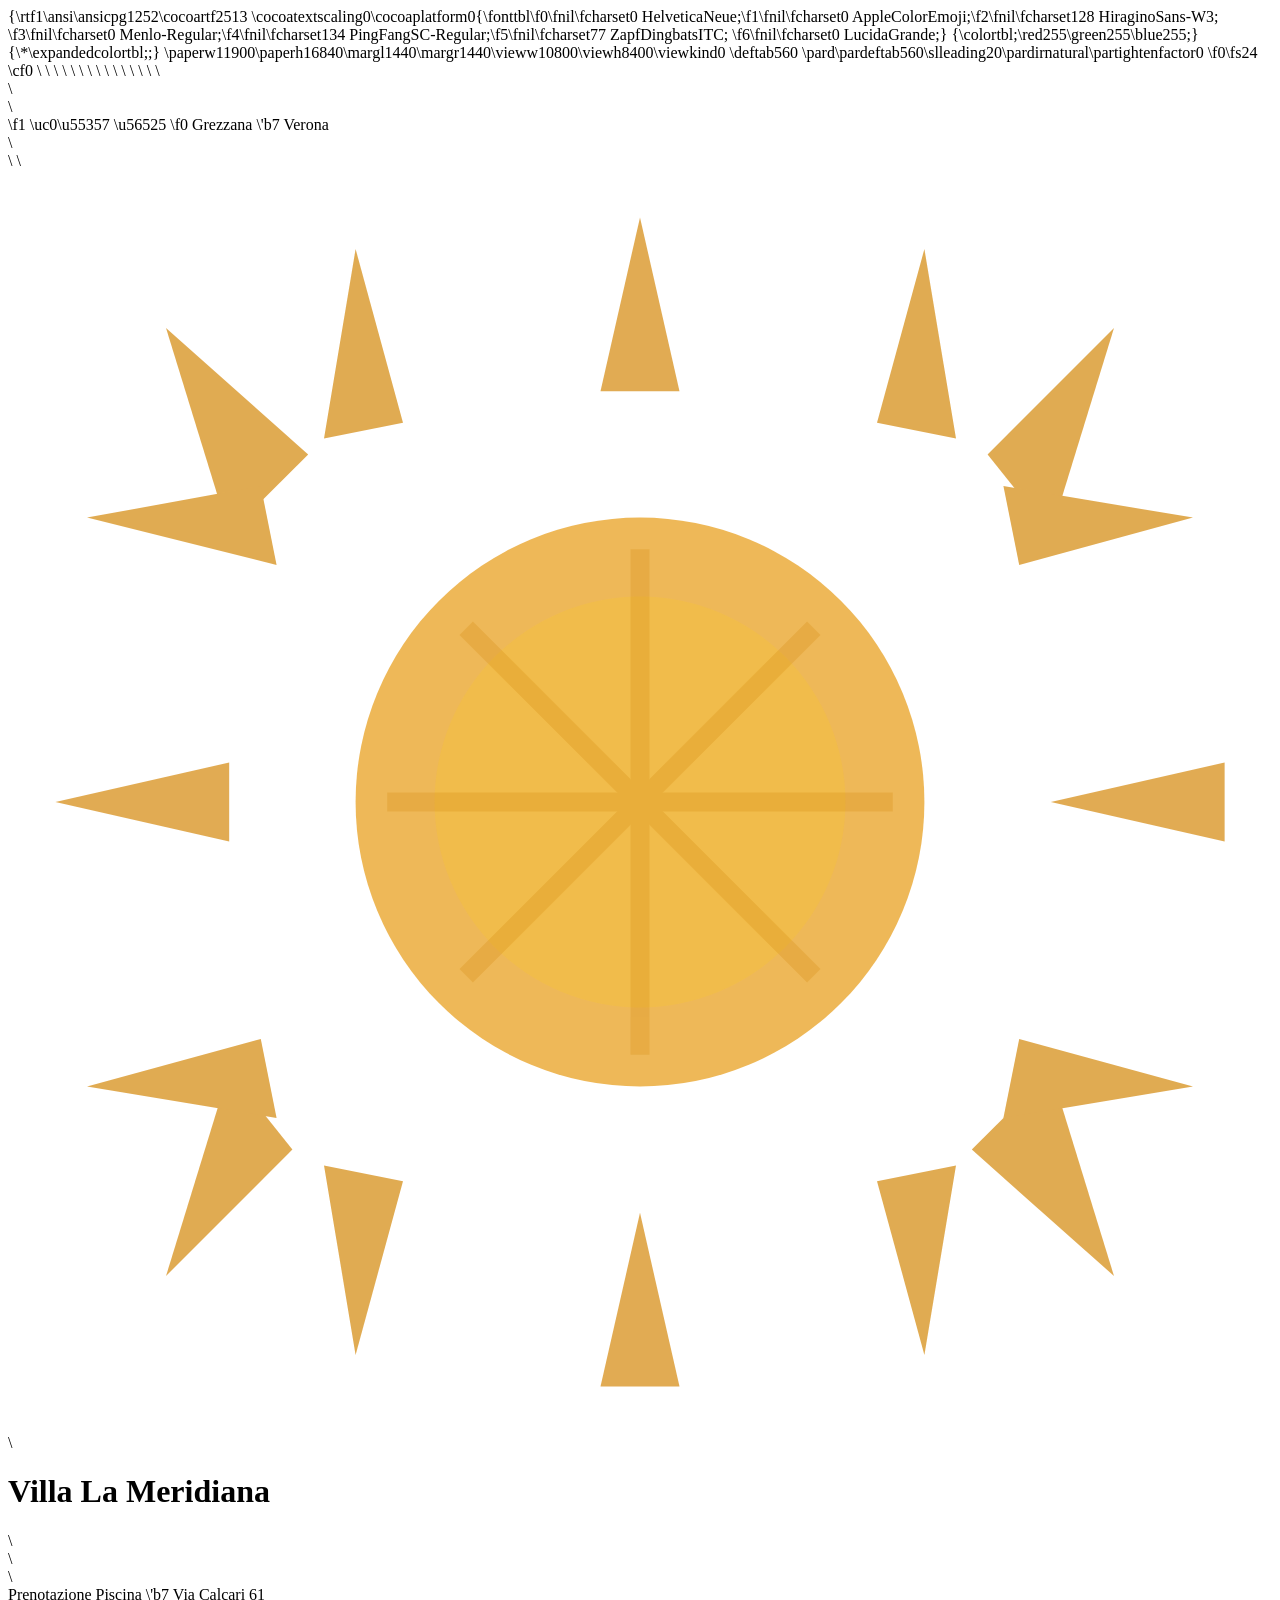
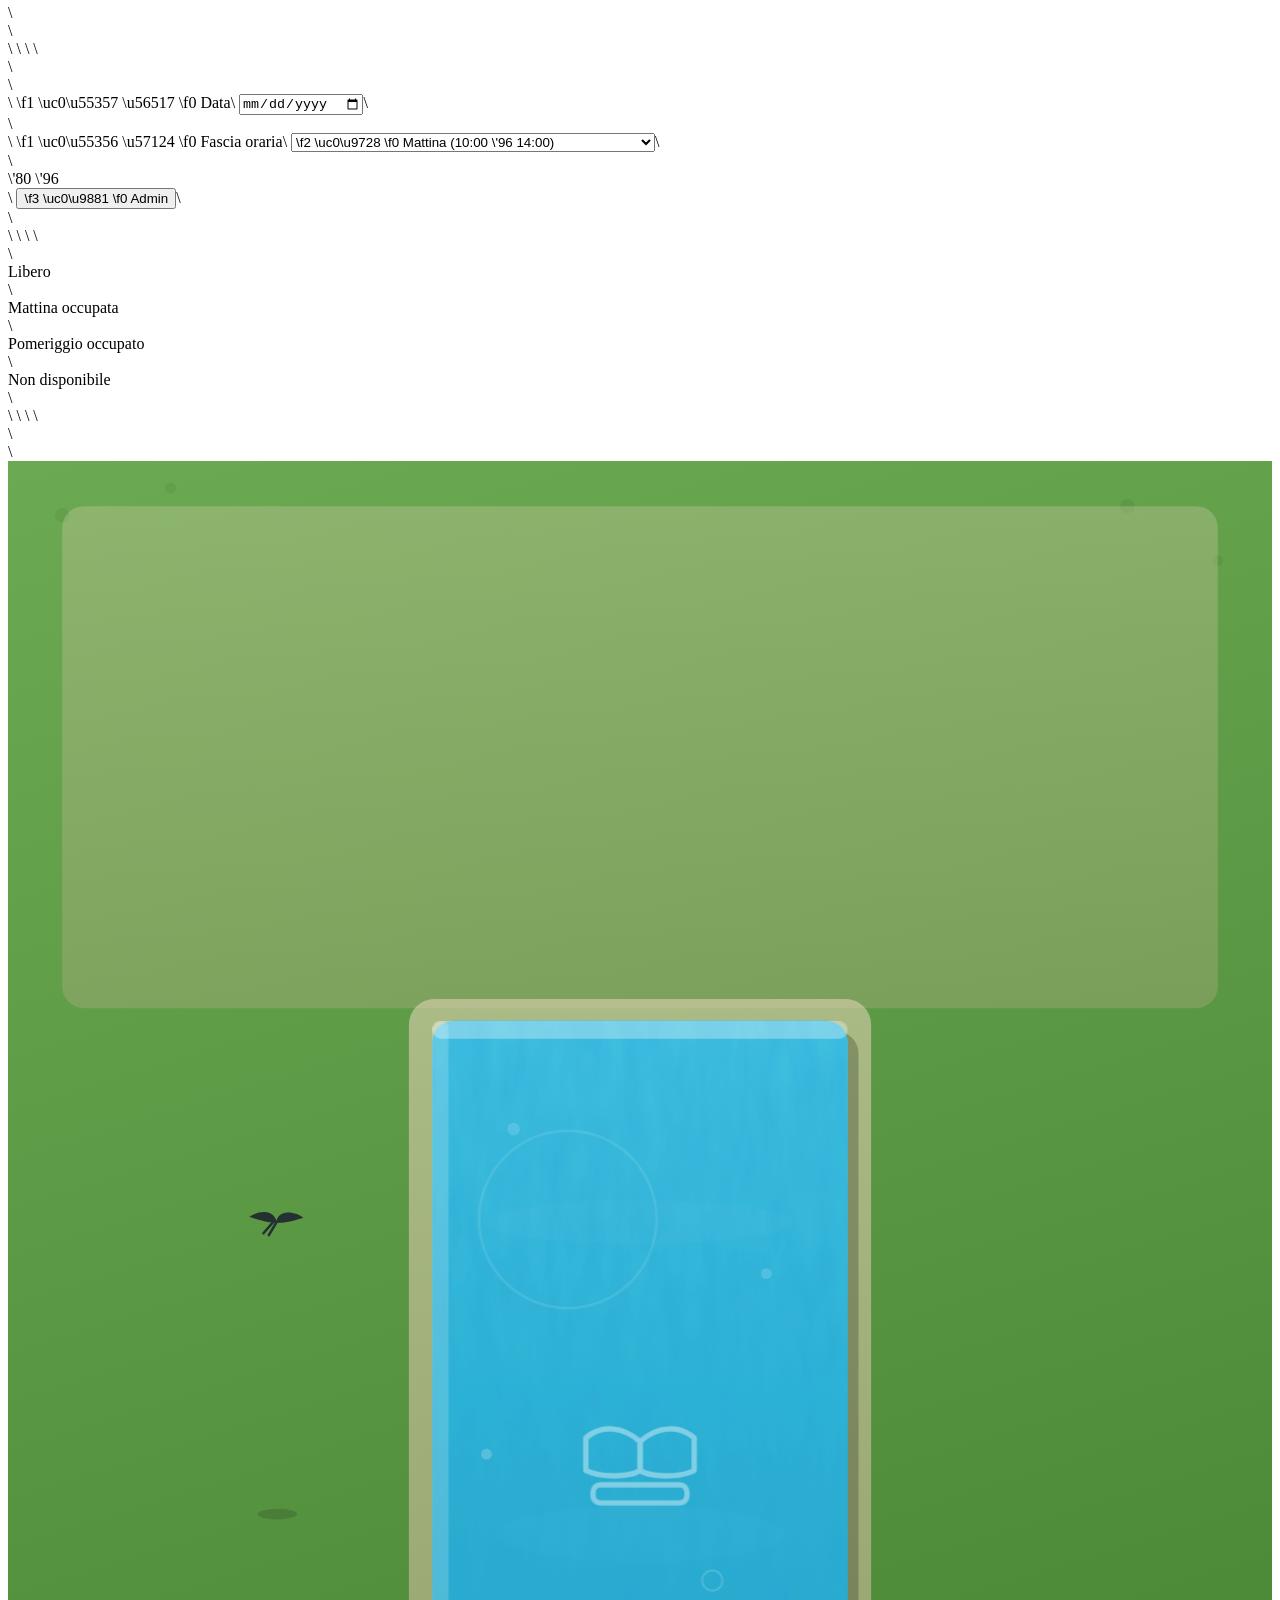
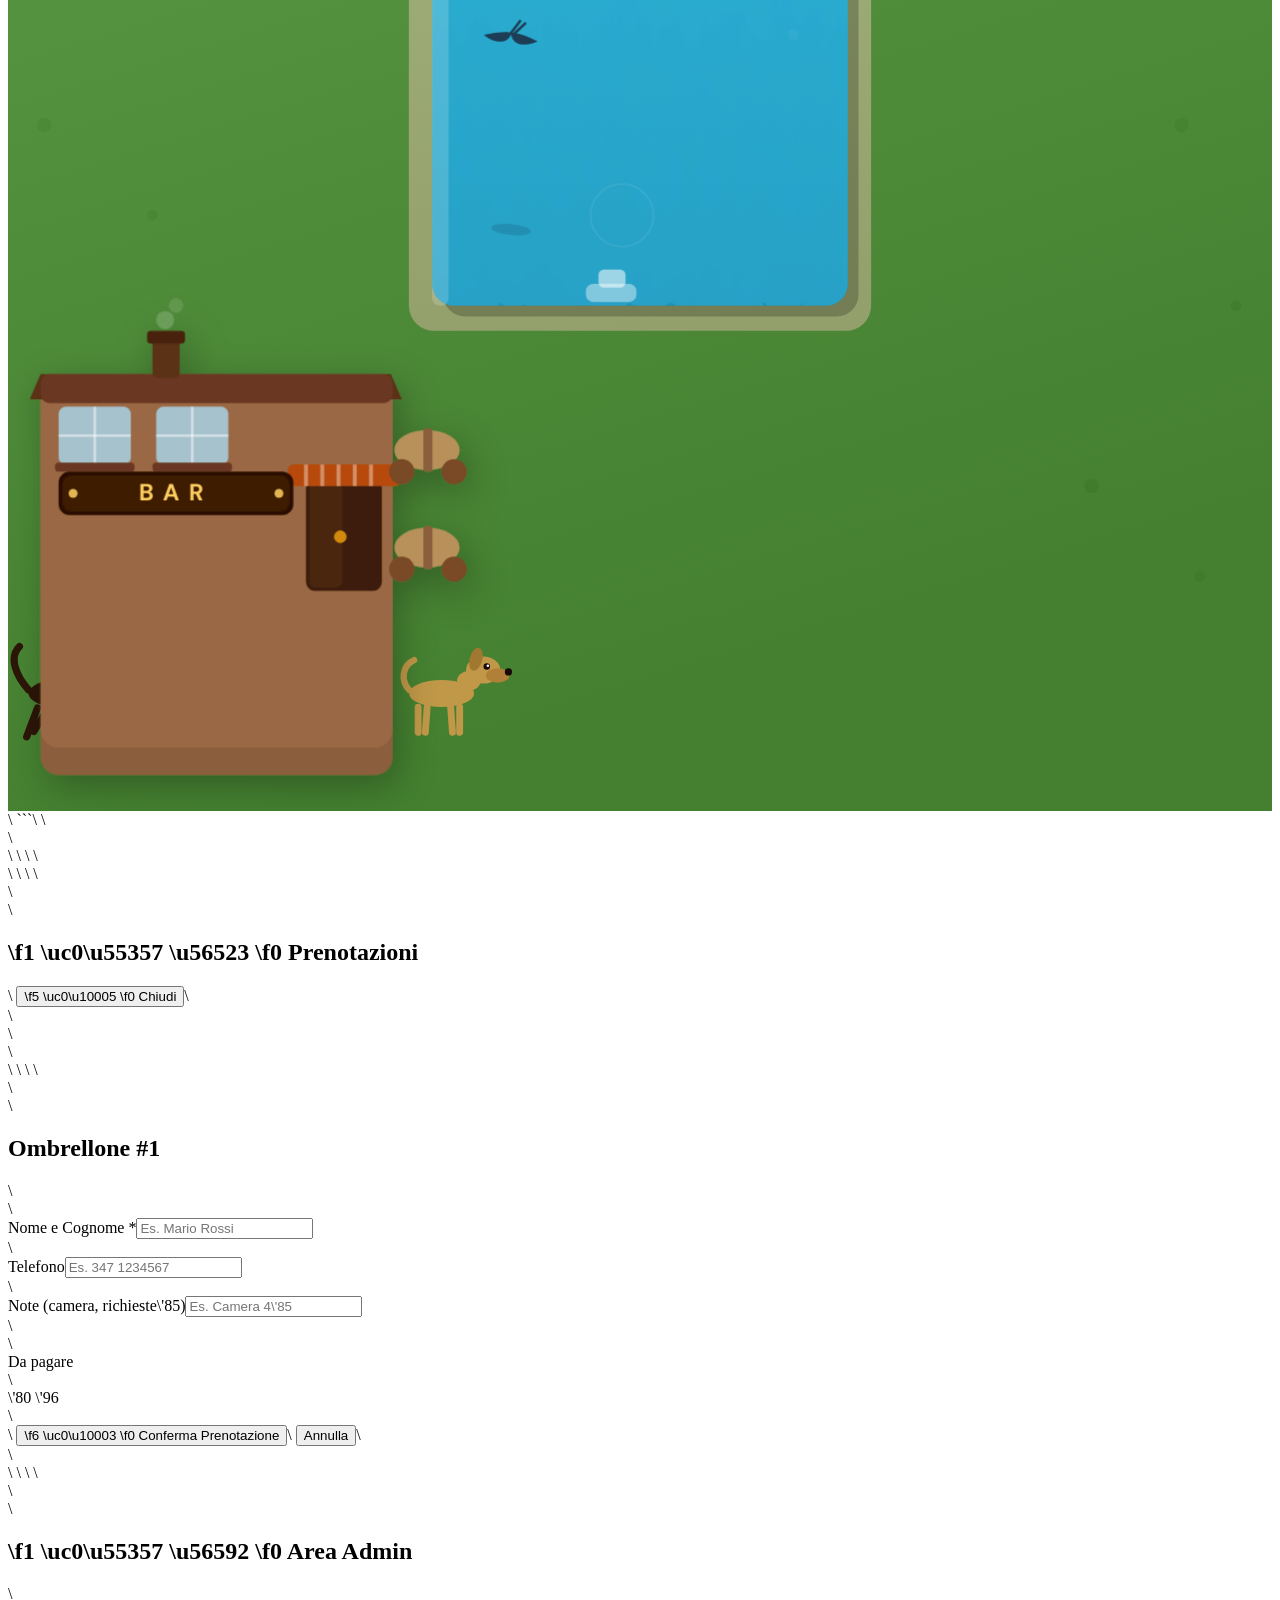
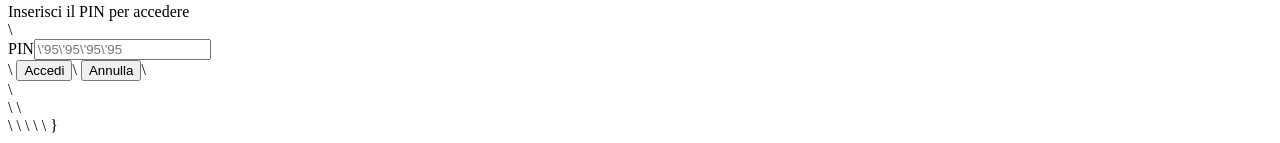
==== index.html @ 1213ed84 "Add files via upload" ====
{\rtf1\ansi\ansicpg1252\cocoartf2513
\cocoatextscaling0\cocoaplatform0{\fonttbl\f0\fnil\fcharset0 HelveticaNeue;\f1\fnil\fcharset0 AppleColorEmoji;\f2\fnil\fcharset128 HiraginoSans-W3;
\f3\fnil\fcharset0 Menlo-Regular;\f4\fnil\fcharset134 PingFangSC-Regular;\f5\fnil\fcharset77 ZapfDingbatsITC;
\f6\fnil\fcharset0 LucidaGrande;}
{\colortbl;\red255\green255\blue255;}
{\*\expandedcolortbl;;}
\paperw11900\paperh16840\margl1440\margr1440\vieww10800\viewh8400\viewkind0
\deftab560
\pard\pardeftab560\slleading20\pardirnatural\partightenfactor0

\f0\fs24 \cf0 <!DOCTYPE html>\
\
<html lang="it">\
<head>\
  <meta charset="UTF-8">\
  <meta name="viewport" content="width=device-width, initial-scale=1.0">\
  <title>Villa La Meridiana \'96 Piscina</title>\
  <link href="https://fonts.googleapis.com/css2?family=Cormorant+Garamond:ital,wght@0,300;0,400;0,600;0,700;1,300;1,400&family=DM+Sans:wght@300;400;500;600&display=swap" rel="stylesheet">\
<style>\
:root \{\
  --t: #B84A0A; --td: #7A2A00; --gold: #D4880A;\
  --gl: #F2C040; --cream: #FDF6EC; --cm: #F0E2CC;\
  --brown: #4A2810; --text: #1E0E04;\
\}\
*,*::before,*::after\{margin:0;padding:0;box-sizing:border-box\}\
body\{font-family:'DM Sans',sans-serif;background:var(--cream);color:var(--text);min-height:100vh;overflow-x:hidden\}\
\
/* \uc0\u9472 \u9472  HEADER \u9472 \u9472  */\
header\{position:relative;background:#FDFAF5;padding:28px 24px 24px;text-align:center;border-bottom:1px solid rgba(184,74,10,.12)\}\
.wm\{display:none\}\
.loc-pill\{display:inline-flex;align-items:center;gap:5px;background:rgba(184,74,10,.07);border:1px solid rgba(184,74,10,.15);border-radius:30px;padding:4px 13px;font-size:.64rem;font-weight:500;color:rgba(122,42,0,.65);letter-spacing:2px;text-transform:uppercase;margin-bottom:12px\}\
.hc\{position:relative;z-index:2;display:flex;flex-direction:column;align-items:center\}\
.logo-inline\{display:flex;align-items:center;gap:14px;margin-bottom:6px\}\
.logo-inline svg\{width:42px;height:42px;opacity:.82\}\
h1\{font-family:\'91Cormorant Garamond\'92,serif;font-size:clamp(1.6rem,5vw,2.8rem);font-weight:600;color:#5C2E0A;letter-spacing:3px;line-height:1\}\
.hdiv\{width:40px;height:1px;background:linear-gradient(90deg,transparent,rgba(184,74,10,.35),transparent);margin:12px auto 10px\}\
.htag\{font-size:.65rem;font-weight:400;color:rgba(92,46,10,.5);letter-spacing:3.5px;text-transform:uppercase\}\
\
/* \uc0\u9472 \u9472  CONTROLS \u9472 \u9472  */\
.cw\{position:sticky;top:0;z-index:300\}\
.cc\{background:rgba(253,246,236,.94);backdrop-filter:blur(20px);-webkit-backdrop-filter:blur(20px);border-radius:0 0 20px 20px;padding:15px 20px;display:flex;flex-wrap:wrap;gap:12px;align-items:flex-end;justify-content:center;box-shadow:0 8px 32px rgba(90,30,0,.16),0 1px 0 rgba(255,255,255,.8) inset;border:1px solid rgba(210,160,90,.2);border-top:none\}\
.cg\{display:flex;flex-direction:column;gap:4px\}\
.cg label\{font-size:.62rem;font-weight:600;letter-spacing:2px;text-transform:uppercase;color:var(\'96t)\}\
.cg input,.cg select\{border:1.5px solid var(\'96cm);border-radius:10px;padding:9px 13px;font-family:\'91DM Sans\'92,sans-serif;font-size:.88rem;color:var(\'96text);background:#fff;outline:none;transition:border-color .2s,box-shadow .2s;min-width:155px;cursor:pointer\}\
.cg input:focus,.cg select:focus\{border-color:var(\'96t);box-shadow:0 0 0 3px rgba(184,74,10,.12)\}\
.pc\{background:linear-gradient(135deg,var(\'96td),var(\'96t));color:#fff;padding:9px 24px;border-radius:30px;font-size:1.15rem;font-weight:600;letter-spacing:1px;box-shadow:0 4px 16px rgba(184,74,10,.4);white-space:nowrap;animation:pp 3s ease-in-out infinite\}\
@keyframes pp\{0%,100%\{box-shadow:0 4px 16px rgba(184,74,10,.4)\}50%\{box-shadow:0 4px 26px rgba(184,74,10,.65)\}\}\
.ba\{background:transparent;border:1.5px solid rgba(184,74,10,.35);color:var(\'96t);padding:9px 18px;border-radius:10px;font-family:\'91DM Sans\'92,sans-serif;font-size:.82rem;font-weight:600;cursor:pointer;transition:all .2s\}\
.ba:hover\{background:var(\'96t);color:#fff;border-color:var(\'96t);transform:translateY(-1px)\}\
\
/* \uc0\u9472 \u9472  LEGENDA \u9472 \u9472  */\
.leg\{display:flex;gap:18px;justify-content:center;flex-wrap:wrap;padding:10px 20px;background:var(\'96cm);font-size:.73rem;font-weight:500;color:var(\'96brown);border-bottom:1px solid rgba(0,0,0,.06)\}\
.li\{display:flex;align-items:center;gap:7px\}\
.ld\{width:12px;height:12px;border-radius:50%;flex-shrink:0\}\
\
/* \uc0\u9472 \u9472  MAPPA \u9472 \u9472  */\
.mw\{padding:20px 16px 28px\}\
.mc\{max-width:1000px;margin:0 auto;border-radius:20px;overflow:hidden;box-shadow:0 22px 64px rgba(60,20,0,.22),0 4px 12px rgba(0,0,0,.1);border:3px solid rgba(255,255,255,.28)\}\
#poolMap\{width:100%;display:block\}\
@keyframes ws\{0%,100%\{opacity:.08;transform:translateX(-10px) skewX(-4deg)\}50%\{opacity:.18;transform:translateX(12px) skewX(4deg)\}\}\
.ws1\{animation:ws 4s ease-in-out infinite\}\
.ws2\{animation:ws 6.5s ease-in-out 1.2s infinite\}\
.ug\{transition:transform .18s cubic-bezier(.2,.8,.3,1);transform-box:fill-box;transform-origin:center 80%\}\
.ug:hover\{transform:scale(1.2)\}\
\
/* \uc0\u9472 \u9472  TOOLTIP \u9472 \u9472  */\
.tt\{position:fixed;background:rgba(50,12,0,.92);color:#fff;padding:7px 13px;border-radius:10px;font-size:.76rem;font-family:\'91DM Sans\'92,sans-serif;pointer-events:none;opacity:0;transition:opacity .16s;z-index:500;white-space:nowrap;box-shadow:0 4px 14px rgba(0,0,0,.3)\}\
.tt.show\{opacity:1\}\
\
/* \uc0\u9472 \u9472  ADMIN \u9472 \u9472  */\
.as\{display:none;max-width:900px;margin:0 auto;padding:0 16px 48px\}\
.as.open\{display:block\}\
.at\{display:flex;justify-content:space-between;align-items:center;padding:24px 0 16px;border-bottom:2px solid var(\'96cm);margin-bottom:20px\}\
.at h2\{font-family:\'91Cormorant Garamond\'92,serif;font-size:1.9rem;color:var(\'96td)\}\
.ast\{display:flex;gap:12px;flex-wrap:wrap;margin-bottom:20px\}\
.sc\{background:#fff;border-radius:14px;padding:14px 22px;border:1.5px solid var(\'96cm);box-shadow:0 2px 12px rgba(0,0,0,.06);transition:transform .2s\}\
.sc:hover\{transform:translateY(-2px)\}\
.sc .v\{font-family:\'91Cormorant Garamond\'92,serif;font-size:1.8rem;color:var(\'96t);line-height:1\}\
.sc .l\{font-size:.7rem;color:#aaa;margin-top:4px\}\
.dh\{font-family:\'91Cormorant Garamond\'92,serif;font-size:1.2rem;color:var(\'96td);font-weight:600;padding:16px 0 6px;border-bottom:1px solid var(\'96cm);margin-bottom:8px\}\
.bc\{background:#fff;border-radius:12px;padding:13px 16px;margin-bottom:7px;display:flex;align-items:center;gap:12px;box-shadow:0 2px 10px rgba(0,0,0,.055);border-left:4px solid var(\'96t);transition:box-shadow .2s,transform .2s\}\
.bc:hover\{box-shadow:0 4px 18px rgba(0,0,0,.1);transform:translateX(2px)\}\
.bc.mattina\{border-left-color:var(\'96gold)\}\
.bc.pomeriggio\{border-left-color:var(\'96t)\}\
.bc.giornata\{border-left-color:var(\'96td)\}\
.bn\{font-weight:600;font-size:.92rem\}\
.bd\{font-size:.74rem;color:#aaa;margin-top:2px\}\
.bp\{font-weight:700;color:var(\'96t);font-size:1.05rem;margin-left:auto\}\
.bdel\{background:#FFF0F0;border:none;color:#C0392B;padding:6px 10px;border-radius:8px;cursor:pointer;font-size:.82rem;transition:background .2s\}\
.bdel:hover\{background:#FFD5D5\}\
.emp\{text-align:center;padding:50px 20px;color:#ccc;font-size:.88rem\}\
\
/* \uc0\u9472 \u9472  MODALI \u9472 \u9472  */\
.ov\{position:fixed;inset:0;background:rgba(10,4,0,.6);backdrop-filter:blur(6px);-webkit-backdrop-filter:blur(6px);display:flex;align-items:flex-end;justify-content:center;z-index:1000;opacity:0;pointer-events:none;transition:opacity .3s\}\
.ov.open\{opacity:1;pointer-events:all\}\
.mo\{background:#fff;border-radius:28px 28px 0 0;padding:32px 28px 36px;width:100%;max-width:480px;box-shadow:0 -20px 60px rgba(0,0,0,.28);transform:translateY(100%);transition:transform .38s cubic-bezier(.2,.85,.3,1)\}\
.ov.open .mo\{transform:translateY(0)\}\
.mo::before\{content:\'92\'92;display:block;width:42px;height:4px;background:#DDD;border-radius:4px;margin:0 auto 24px\}\
.mo h2\{font-family:\'91Cormorant Garamond\'92,serif;font-size:1.7rem;color:var(\'96td);margin-bottom:2px\}\
.ms\{font-size:.73rem;color:#aaa;letter-spacing:1px;text-transform:uppercase;margin-bottom:22px\}\
.fr\{margin-bottom:13px\}\
.fr label\{display:block;font-size:.62rem;font-weight:600;text-transform:uppercase;letter-spacing:1.5px;color:var(\'96t);margin-bottom:5px\}\
.fr input\{width:100%;border:1.5px solid #EEE;border-radius:10px;padding:11px 14px;font-family:\'91DM Sans\'92,sans-serif;font-size:.9rem;color:var(\'96text);background:#FAFAFA;outline:none;transition:border-color .2s,background .2s\}\
.fr input:focus\{border-color:var(\'96t);background:#fff\}\
.pb\{background:linear-gradient(135deg,#FFF8EE,#FFF0D8);border:1.5px solid #E8C080;border-radius:14px;padding:14px 18px;display:flex;justify-content:space-between;align-items:center;margin:18px 0\}\
.pb .pl\{font-size:.76rem;color:#999\}\
.pb .pn\{font-size:.68rem;color:#bbb;margin-top:2px\}\
.pb .pa\{font-size:1.7rem;font-weight:700;color:var(\'96td);font-family:\'91Cormorant Garamond\'92,serif\}\
.bc2\{width:100%;background:linear-gradient(135deg,var(\'96td),var(\'96t));color:#fff;border:none;padding:15px;border-radius:14px;font-family:\'91DM Sans\'92,sans-serif;font-size:1rem;font-weight:600;cursor:pointer;letter-spacing:.3px;box-shadow:0 6px 20px rgba(184,74,10,.4);transition:all .2s\}\
.bc2:hover\{transform:translateY(-2px);box-shadow:0 8px 26px rgba(184,74,10,.5)\}\
.bc2:active\{transform:translateY(0)\}\
.bcan\{width:100%;background:none;border:1.5px solid #E0E0E0;color:#BBB;padding:12px;border-radius:14px;font-family:\'91DM Sans\'92,sans-serif;font-size:.88rem;cursor:pointer;margin-top:10px;transition:all .2s\}\
.bcan:hover\{border-color:#AAA;color:#666\}\
\
/* \uc0\u9472 \u9472  TOAST \u9472 \u9472  */\
.toast\{position:fixed;bottom:28px;left:50%;transform:translateX(-50%) translateY(80px);background:var(\'96td);color:#fff;padding:13px 28px;border-radius:30px;font-size:.88rem;font-weight:600;box-shadow:0 8px 28px rgba(0,0,0,.28);transition:transform .32s cubic-bezier(.2,.85,.3,1);z-index:3000;white-space:nowrap\}\
.toast.show\{transform:translateX(-50%) translateY(0)\}\
\
@media(max-width:560px)\{h1\{font-size:1.7rem\}.cc\{gap:10px;padding:14px\}.cg input,.cg select\{min-width:130px;font-size:.82rem\}.mo\{padding:28px 18px 32px\}\}\
</style>\
\
</head>\
<body>\
\
<!-- HEADER -->\
\
<header>\
  <div class="hc">\
    <div class="loc-pill">
\f1 \uc0\u55357 \u56525 
\f0  Grezzana \'b7 Verona</div>\
    <div class="logo-inline">\
      <!-- Piccolo sole delicato -->\
      <svg viewBox="0 0 80 80" fill="none">\
        <g fill="#D4880A" opacity=".7">\
          <polygon points="40,3 42.5,14 37.5,14"/>\
          <polygon points="40,66 42.5,77 37.5,77"/>\
          <polygon points="3,40 14,37.5 14,42.5"/>\
          <polygon points="66,40 77,37.5 77,42.5"/>\
          <polygon points="10,10 19,18 14,23"/>\
          <polygon points="66,57 61,62 70,70"/>\
          <polygon points="70,10 62,18 66,23"/>\
          <polygon points="10,70 18,62 14,57"/>\
          <polygon points="22,5 25,16 20,17"/>\
          <polygon points="58,5 60,17 55,16"/>\
          <polygon points="5,22 16,20 17,25"/>\
          <polygon points="75,22 64,25 63,20"/>\
          <polygon points="5,58 16,55 17,60"/>\
          <polygon points="75,58 63,60 64,55"/>\
          <polygon points="22,75 20,63 25,64"/>\
          <polygon points="58,75 55,64 60,63"/>\
        </g>\
        <circle cx="40" cy="40" r="18" fill="#E8A020" opacity=".75"/>\
        <circle cx="40" cy="40" r="13" fill="#F5C040" opacity=".55"/>\
        <g stroke="#D4880A" stroke-width="1.2" opacity=".25">\
          <line x1="40" y1="24" x2="40" y2="56"/>\
          <line x1="24" y1="40" x2="56" y2="40"/>\
          <line x1="29" y1="29" x2="51" y2="51"/>\
          <line x1="51" y1="29" x2="29" y2="51"/>\
        </g>\
      </svg>\
      <h1>Villa La Meridiana</h1>\
    </div>\
    <div class="hdiv"></div>\
    <div class="htag">Prenotazione Piscina \'b7 Via Calcari 61</div>\
  </div>\
</header>\
\
<!-- CONTROLS -->\
\
<div class="cw">\
  <div class="cc">\
    <div class="cg">\
      <label>
\f1 \uc0\u55357 \u56517 
\f0  Data</label>\
      <input type="date" id="datePicker">\
    </div>\
    <div class="cg">\
      <label>
\f1 \uc0\u55356 \u57124 
\f0  Fascia oraria</label>\
      <select id="slotPicker">\
        <option value="mattina">
\f2 \uc0\u9728 
\f0  Mattina (10:00 \'96 14:00)</option>\
        <option value="pomeriggio">
\f1 \uc0\u55356 \u57093 
\f0  Pomeriggio (14:00 \'96 20:00)</option>\
        <option value="giornata">
\f1 \uc0\u55356 \u57118 
\f0  Giornata Intera</option>\
      </select>\
    </div>\
    <div class="pc" id="priceChip">\'80 \'96</div>\
    <button class="ba" onclick="openAdmin()">
\f3 \uc0\u9881 
\f0  Admin</button>\
  </div>\
</div>\
\
<!-- LEGENDA -->\
\
<div class="leg">\
  <div class="li"><div class="ld" style="background:#7B4A18"></div>Libero</div>\
  <div class="li"><div class="ld" style="background:#D4880A"></div>Mattina occupata</div>\
  <div class="li"><div class="ld" style="background:#B84A0A"></div>Pomeriggio occupato</div>\
  <div class="li"><div class="ld" style="background:#3A3A3A"></div>Non disponibile</div>\
</div>\
\
<!-- MAPPA -->\
\
<div class="mw">\
  <div class="mc">\
    <svg id="poolMap" viewBox="0 0 700 1080">\
      <defs>\
        <linearGradient id="gG" x1="0" y1="0" x2=".2" y2="1">\
          <stop offset="0%" stop-color="#6BAA52"/>\
          <stop offset="100%" stop-color="#448030"/>\
        </linearGradient>\
        <linearGradient id="pG" x1="0" y1="0" x2="0" y2="1">\
          <stop offset="0%" stop-color="#5DD8F0"/>\
          <stop offset="45%" stop-color="#28B0D0"/>\
          <stop offset="100%" stop-color="#1680A0"/>\
        </linearGradient>\
        <linearGradient id="dG" x1="0" y1="0" x2="0" y2="1">\
          <stop offset="0%" stop-color="#DDD0B0"/>\
          <stop offset="100%" stop-color="#C4B090"/>\
        </linearGradient>\
        <filter id="glow">\
          <feGaussianBlur stdDeviation="4" result="b"/>\
          <feMerge><feMergeNode in="b"/><feMergeNode in="SourceGraphic"/></feMerge>\
        </filter>\
        <filter id="sh"><feDropShadow dx="2" dy="3" stdDeviation="5" flood-opacity=".18"/></filter>\
        <filter id="bsh"><feDropShadow dx="3" dy="6" stdDeviation="10" flood-color="#000" flood-opacity=".28"/></filter>\
        <!-- Acqua mossa verticale -->\
        <filter id="waterWave" x="-10%" y="-5%" width="120%" height="110%" color-interpolation-filters="sRGB">\
          <feTurbulence type="turbulence" baseFrequency="0.035 0.012" numOctaves="5" result="noise" seed="1">\
            <animate attributeName="seed" values="1;3;7;12;18;12;7;3;1" dur="6s" repeatCount="indefinite"/>\
            <animate attributeName="baseFrequency"\
              values="0.035 0.012;0.045 0.018;0.038 0.012;0.028 0.008;0.035 0.012"\
              dur="5s" repeatCount="indefinite"/>\
          </feTurbulence>\
          <feDisplacementMap in="SourceGraphic" in2="noise" scale="16" xChannelSelector="R" yChannelSelector="G"/>\
        </filter>\
        <filter id="caustics" x="0%" y="0%" width="100%" height="100%" color-interpolation-filters="sRGB">\
          <feTurbulence type="fractalNoise" baseFrequency="0.09 0.028" numOctaves="5" seed="3" result="noise">\
            <animate attributeName="baseFrequency"\
              values="0.09 0.028;0.10 0.036;0.095 0.028;0.082 0.022;0.09 0.028"\
              dur="4s" repeatCount="indefinite"/>\
            <animate attributeName="seed" values="3;8;14;20;3" dur="8s" repeatCount="indefinite"/>\
          </feTurbulence>\
          <feColorMatrix type="matrix"\
            values="0 0 0 0 0.10  0 0 0 0 0.55  0 0 0 0 0.80  0 0 0 0.45 0"/>\
        </filter>\
        <!-- ClipPath piscina VERTICALE -->\
        <clipPath id="poolClip">\
          <rect x="235" y="310" width="230" height="490" rx="12"/>\
        </clipPath>\
      </defs>\
\
```\
  <!-- SFONDO PRATO -->\
  <rect width="700" height="1080" fill="url(#gG)"/>\
  <g opacity=".09" fill="#1A4A10">\
    <circle cx="30" cy="30" r="4"/><circle cx="90" cy="15" r="3"/>\
    <circle cx="620" cy="25" r="4"/><circle cx="670" cy="55" r="3"/>\
    <circle cx="20" cy="700" r="4"/><circle cx="80" cy="750" r="3"/>\
    <circle cx="600" cy="900" r="4"/><circle cx="660" cy="950" r="3"/>\
    <circle cx="650" cy="700" r="4"/><circle cx="680" cy="800" r="3"/>\
    <circle cx="30" cy="850" r="4"/><circle cx="60" cy="980" r="3"/>\
  </g>\
\
  <!-- DECK SUPERIORE (zona ombrelloni sopra) -->\
  <rect x="30" y="25" width="640" height="278" rx="12" fill="url(#dG)" opacity=".3"/>\
\
  <!-- DECK intorno piscina verticale -->\
  <rect x="222" y="298" width="256" height="516" rx="14" fill="url(#dG)" opacity=".6"/>\
\
  <!-- OMBRA piscina -->\
  <rect x="241" y="316" width="230" height="490" rx="12" fill="rgba(0,0,0,.22)"/>\
\
  <!-- 
\f4 \'a8\'54\'a8\'54\'a8\'54\'a8\'54\'a8\'54\'a8\'54\'a8\'54\'a8\'54\'a8\'54\'a8\'54\'a8\'54\'a8\'54\'a8\'54\'a8\'54\'a8\'54\'a8\'54\'a8\'54\'a8\'54\'a8\'54\'a8\'54\'a8\'54\'a8\'54\'a8\'54\'a8\'54
\f0 \
       PISCINA VERTICALE\
  
\f4 \'a8\'54\'a8\'54\'a8\'54\'a8\'54\'a8\'54\'a8\'54\'a8\'54\'a8\'54\'a8\'54\'a8\'54\'a8\'54\'a8\'54\'a8\'54\'a8\'54\'a8\'54\'a8\'54\'a8\'54\'a8\'54\'a8\'54\'a8\'54\'a8\'54\'a8\'54\'a8\'54\'a8\'54
\f0  -->\
  <!-- Base acqua -->\
  <rect x="235" y="310" width="230" height="490" rx="12" fill="url(#pG)"/>\
\
  <!-- Caustiche di luce -->\
  <g clip-path="url(#poolClip)">\
    <rect x="235" y="310" width="230" height="490" fill="rgba(80,200,240,.20)" filter="url(#caustics)"/>\
  </g>\
\
  <!-- Acqua distorta \'97 3 layer -->\
  <g clip-path="url(#poolClip)">\
    <rect x="220" y="295" width="260" height="520" fill="rgba(40,176,210,.38)" filter="url(#waterWave)"/>\
    <rect x="220" y="295" width="260" height="520" fill="rgba(93,216,240,.24)" filter="url(#waterWave)"\
          transform="scale(1,-1) translate(0,-1100)"/>\
    <rect x="220" y="295" width="260" height="520" fill="rgba(20,150,200,.18)" filter="url(#waterWave)"\
          transform="scale(-1,1) translate(-700,0)"/>\
  </g>\
\
  <!-- Riflessi superficiali animati -->\
  <g clip-path="url(#poolClip)">\
    <ellipse cx="350" cy="420" rx="85" ry="14" fill="rgba(255,255,255,.14)">\
      <animate attributeName="ry" values="14;20;10;14" dur="3.5s" repeatCount="indefinite"/>\
      <animate attributeName="cy" values="420;410;430;420" dur="4s" repeatCount="indefinite"/>\
      <animate attributeName="opacity" values=".14;.24;.08;.14" dur="4s" repeatCount="indefinite"/>\
    </ellipse>\
    <ellipse cx="350" cy="600" rx="80" ry="12" fill="rgba(255,255,255,.10)">\
      <animate attributeName="ry" values="12;18;8;12" dur="5s" repeatCount="indefinite"/>\
      <animate attributeName="cy" values="600;588;612;600" dur="5s" repeatCount="indefinite"/>\
      <animate attributeName="opacity" values=".10;.20;.05;.10" dur="5s" repeatCount="indefinite"/>\
    </ellipse>\
    <!-- Glitter -->\
    <circle cx="280" cy="370" r="3.5" fill="rgba(255,255,255,.62)">\
      <animate attributeName="opacity" values=".62;0;.4;0;.62" dur="2.5s" repeatCount="indefinite"/>\
    </circle>\
    <circle cx="420" cy="450" r="3" fill="rgba(255,255,255,.55)">\
      <animate attributeName="opacity" values="0;.55;0;.4;0" dur="3.1s" repeatCount="indefinite"/>\
    </circle>\
    <circle cx="265" cy="550" r="3" fill="rgba(255,255,255,.5)">\
      <animate attributeName="opacity" values=".5;0;.5;0;.5" dur="2.2s" repeatCount="indefinite"/>\
    </circle>\
    <circle cx="435" cy="650" r="3" fill="rgba(255,255,255,.45)">\
      <animate attributeName="opacity" values="0;.45;0;.4;0" dur="3.8s" repeatCount="indefinite"/>\
    </circle>\
    <circle cx="310" cy="740" r="2.5" fill="rgba(255,255,255,.5)">\
      <animate attributeName="opacity" values=".5;0;.45;0;.5" dur="2.8s" repeatCount="indefinite"/>\
    </circle>\
  </g>\
\
  <!-- Ondine che si espandono -->\
  <g clip-path="url(#poolClip)" opacity=".55">\
    <circle cx="310" cy="420" r="4" fill="none" stroke="rgba(255,255,255,.6)" stroke-width="1.5">\
      <animate attributeName="r" values="4;90" dur="4s" repeatCount="indefinite" begin="0s"/>\
      <animate attributeName="opacity" values=".7;0" dur="4s" repeatCount="indefinite" begin="0s"/>\
    </circle>\
    <circle cx="390" cy="620" r="4" fill="none" stroke="rgba(255,255,255,.5)" stroke-width="1.2">\
      <animate attributeName="r" values="4;85" dur="5s" repeatCount="indefinite" begin="2s"/>\
      <animate attributeName="opacity" values=".6;0" dur="5s" repeatCount="indefinite" begin="2s"/>\
    </circle>\
    <circle cx="340" cy="750" r="3" fill="none" stroke="rgba(255,255,255,.4)" stroke-width="1">\
      <animate attributeName="r" values="3;75" dur="5.5s" repeatCount="indefinite" begin="1s"/>\
      <animate attributeName="opacity" values=".5;0" dur="5.5s" repeatCount="indefinite" begin="1s"/>\
    </circle>\
  </g>\
\
  <!-- Bordo superiore piscina -->\
  <rect x="235" y="310" width="230" height="10" rx="5" fill="rgba(255,255,255,.32)"/>\
  <!-- Bordo sinistro -->\
  <rect x="235" y="310" width="9" height="490" rx="4" fill="rgba(255,255,255,.18)"/>\
\
  <!-- Scalini (in basso) -->\
  <rect x="320" y="788" width="28" height="10" rx="4" fill="rgba(255,255,255,.42)"/>\
  <rect x="327" y="780" width="15" height="10" rx="3" fill="rgba(255,255,255,.55)"/>\
\
  <!-- Logo dentro la piscina \'97 identico all'originale, solo linee bianche, piccolo -->\
  <g transform="translate(350,556)" opacity="0.4">\
    <!-- Pagina sinistra del libro (arco verso sinistra) -->\
    <path d="M0,-13 C-10,-22,-22,-22,-30,-15 L-30,3 C-20,8,0,6,0,2 Z"\
          fill="none" stroke="white" stroke-width="3"\
          stroke-linejoin="round" stroke-linecap="round"/>\
    <!-- Pagina destra del libro (arco verso destra, speculare) -->\
    <path d="M0,-13 C10,-22,22,-22,30,-15 L30,3 C20,8,0,6,0,2 Z"\
          fill="none" stroke="white" stroke-width="3"\
          stroke-linejoin="round" stroke-linecap="round"/>\
    <!-- Barra inferiore (base del libro) -->\
    <rect x="-26" y="11" width="52" height="10" rx="4"\
          fill="none" stroke="white" stroke-width="3"/>\
  </g>\
\
  <!-- 
\f4 \'a8\'54\'a8\'54
\f0  RONDINI sopra la piscina 
\f4 \'a8\'54\'a8\'54
\f0  -->\
  <!-- Rondine 1: da sinistra a destra attraverso la piscina -->\
  <g opacity=".82">\
    <path fill="#1A1A2E"\
      d="M0,0 C-2,-7,-11,-5,-15,-2 C-9,0,-3,1.5,0,1 C3,1.5,9,0,15,-2 C11,-5,2,-7,0,0 Z">\
      <animate attributeName="d"\
        values="M0,0 C-2,-7,-11,-5,-15,-2 C-9,0,-3,1.5,0,1 C3,1.5,9,0,15,-2 C11,-5,2,-7,0,0 Z;\
                M0,0 C-2,-1,-11,2,-15,4 C-9,2,-3,0.5,0,0 C3,0.5,9,2,15,4 C11,2,2,-1,0,0 Z;\
                M0,0 C-2,-7,-11,-5,-15,-2 C-9,0,-3,1.5,0,1 C3,1.5,9,0,15,-2 C11,-5,2,-7,0,0 Z"\
        dur="0.45s" repeatCount="indefinite"/>\
      <animateMotion dur="9s" repeatCount="indefinite" rotate="auto"\
        path="M -30,440 C 100,400 230,438 350,415 C 440,398 550,430 740,422"/>\
    </path>\
    <line x1="-2" y1="1" x2="-7" y2="7" stroke="#1A1A2E" stroke-width="1.4" stroke-linecap="round">\
      <animateMotion dur="9s" repeatCount="indefinite" rotate="auto"\
        path="M -30,440 C 100,400 230,438 350,415 C 440,398 550,430 740,422"/>\
    </line>\
    <line x1="0" y1="1" x2="-4" y2="8" stroke="#1A1A2E" stroke-width="1.4" stroke-linecap="round">\
      <animateMotion dur="9s" repeatCount="indefinite" rotate="auto"\
        path="M -30,440 C 100,400 230,438 350,415 C 440,398 550,430 740,422"/>\
    </line>\
  </g>\
  <!-- Ombra rondine 1 -->\
  <g opacity=".15">\
    <ellipse rx="11" ry="3" fill="#0A0A1A">\
      <animateMotion dur="9s" repeatCount="indefinite" rotate="auto"\
        path="M -30,598 C 100,572 230,592 350,575 C 440,562 550,582 740,578"/>\
    </ellipse>\
  </g>\
\
  <!-- Rondine 2: da destra a sinistra -->\
  <g opacity=".75">\
    <path fill="#1A1A2E"\
      d="M0,0 C-2,-7,-11,-5,-15,-2 C-9,0,-3,1.5,0,1 C3,1.5,9,0,15,-2 C11,-5,2,-7,0,0 Z">\
      <animate attributeName="d"\
        values="M0,0 C-2,-7,-11,-5,-15,-2 C-9,0,-3,1.5,0,1 C3,1.5,9,0,15,-2 C11,-5,2,-7,0,0 Z;\
                M0,0 C-2,-1,-11,2,-15,4 C-9,2,-3,0.5,0,0 C3,0.5,9,2,15,4 C11,2,2,-1,0,0 Z;\
                M0,0 C-2,-7,-11,-5,-15,-2 C-9,0,-3,1.5,0,1 C3,1.5,9,0,15,-2 C11,-5,2,-7,0,0 Z"\
        dur="0.38s" repeatCount="indefinite"/>\
      <animateMotion dur="12s" repeatCount="indefinite" rotate="auto" begin="-5s"\
        path="M 740,670 C 580,645 430,668 280,650 C 160,635 60,658 -40,652"/>\
    </path>\
    <line x1="-2" y1="1" x2="-7" y2="7" stroke="#1A1A2E" stroke-width="1.4" stroke-linecap="round">\
      <animateMotion dur="12s" repeatCount="indefinite" rotate="auto" begin="-5s"\
        path="M 740,670 C 580,645 430,668 280,650 C 160,635 60,658 -40,652"/>\
    </line>\
    <line x1="0" y1="1" x2="-4" y2="8" stroke="#1A1A2E" stroke-width="1.4" stroke-linecap="round">\
      <animateMotion dur="12s" repeatCount="indefinite" rotate="auto" begin="-5s"\
        path="M 740,670 C 580,645 430,668 280,650 C 160,635 60,658 -40,652"/>\
    </line>\
  </g>\
  <g opacity=".13">\
    <ellipse rx="11" ry="3" fill="#0A0A1A">\
      <animateMotion dur="12s" repeatCount="indefinite" rotate="auto" begin="-5s"\
        path="M 740,774 C 580,755 430,772 280,758 C 160,746 60,764 -40,760"/>\
    </ellipse>\
  </g>\
\
  <!-- 
\f4 \'a8\'54\'a8\'54
\f0  CANI CHE SI RINCORRONO 
\f4 \'a8\'54\'a8\'54
\f0  -->\
  <!-- Un solo animateMotion per gruppo: tutto si muove insieme -->\
  <!-- Percorso lento: da sinistra verso destra, dur=16s -->\
\
  <!-- CANE 1 \'97 marrone scuro, insegue (parte 4s dietro) -->\
  <g>\
    <animateMotion dur="16s" repeatCount="indefinite" begin="0s"\
      path="M -80,1018 C 150,1008 350,1022 620,1012 L 760,1015"/>\
    <!-- Corpo -->\
    <ellipse cx="0" cy="0" rx="19" ry="8" fill="#2C1608"/>\
    <!-- Collo -->\
    <ellipse cx="16" cy="-7" rx="7" ry="6" fill="#2C1608"/>\
    <!-- Testa -->\
    <ellipse cx="24" cy="-13" rx="10" ry="8" fill="#2C1608"/>\
    <!-- Orecchio pendente -->\
    <ellipse cx="20" cy="-20" rx="4" ry="7" fill="#1A0E04" transform="rotate(15 20 -20)"/>\
    <!-- Muso -->\
    <ellipse cx="33" cy="-11" rx="7" ry="4.5" fill="#3A2010"/>\
    <!-- Naso -->\
    <circle cx="39" cy="-13" r="2.2" fill="#0A0404"/>\
    <!-- Occhio -->\
    <circle cx="27" cy="-16" r="1.8" fill="#0A0404"/>\
    <circle cx="27.6" cy="-16.4" r="0.7" fill="white"/>\
    <!-- Coda in alto -->\
    <path d="M-19,-2 C-26,-10,-30,-20,-24,-26" stroke="#2C1608" stroke-width="4"\
          fill="none" stroke-linecap="round"/>\
    <!-- Zampe \'97 animate con fase alternata -->\
    <!-- ZA anteriore destra -->\
    <line x1="11" y1="8" x2="16" y2="24" stroke="#2C1608" stroke-width="4" stroke-linecap="round">\
      <animate attributeName="x2" values="16;6;16" dur="0.42s" repeatCount="indefinite"/>\
      <animate attributeName="y2" values="24;21;24" dur="0.42s" repeatCount="indefinite"/>\
    </line>\
    <!-- ZA anteriore sinistra (fase opposta) -->\
    <line x1="6" y1="8" x2="2" y2="24" stroke="#2C1608" stroke-width="4" stroke-linecap="round">\
      <animate attributeName="x2" values="2;12;2" dur="0.42s" repeatCount="indefinite" begin="0.21s"/>\
      <animate attributeName="y2" values="24;21;24" dur="0.42s" repeatCount="indefinite" begin="0.21s"/>\
    </line>\
    <!-- ZA posteriore destra (sfasata) -->\
    <line x1="-8" y1="8" x2="-4" y2="24" stroke="#2C1608" stroke-width="4" stroke-linecap="round">\
      <animate attributeName="x2" values="-4;-16;-4" dur="0.42s" repeatCount="indefinite" begin="0.21s"/>\
      <animate attributeName="y2" values="24;21;24" dur="0.42s" repeatCount="indefinite" begin="0.21s"/>\
    </line>\
    <!-- ZA posteriore sinistra -->\
    <line x1="-14" y1="8" x2="-20" y2="24" stroke="#2C1608" stroke-width="4" stroke-linecap="round">\
      <animate attributeName="x2" values="-20;-8;-20" dur="0.42s" repeatCount="indefinite"/>\
      <animate attributeName="y2" values="24;21;24" dur="0.42s" repeatCount="indefinite"/>\
    </line>\
  </g>\
\
  <!-- CANE 2 \'97 beige/miele, fugge (4s avanti sullo stesso percorso) -->\
  <g>\
    <animateMotion dur="16s" repeatCount="indefinite" begin="-4s"\
      path="M -80,1018 C 150,1008 350,1022 620,1012 L 760,1015"/>\
    <!-- Corpo -->\
    <ellipse cx="0" cy="0" rx="18" ry="7.5" fill="#C09848"/>\
    <!-- Collo -->\
    <ellipse cx="15" cy="-7" rx="6.5" ry="5.5" fill="#C09848"/>\
    <!-- Testa -->\
    <ellipse cx="23" cy="-13" rx="9.5" ry="7.5" fill="#C09848"/>\
    <!-- Orecchio pendente -->\
    <ellipse cx="19" cy="-19" rx="3.5" ry="6.5" fill="#A07830" transform="rotate(15 19 -19)"/>\
    <!-- Muso -->\
    <ellipse cx="31" cy="-10" rx="6.5" ry="4" fill="#B08038"/>\
    <!-- Naso -->\
    <circle cx="37" cy="-12" r="2" fill="#1A0808"/>\
    <!-- Occhio -->\
    <circle cx="25" cy="-15" r="1.8" fill="#1A0808"/>\
    <circle cx="25.6" cy="-15.4" r="0.7" fill="white"/>\
    <!-- Coda che scodinzola -->\
    <path d="M-18,-2 C-25,-10,-28,-20,-22,-26" stroke="#C09848" stroke-width="3.5"\
          fill="none" stroke-linecap="round">\
      <animate attributeName="d"\
        values="M-18,-2 C-25,-10,-28,-20,-22,-26;M-18,-2 C-22,-6,-20,-14,-13,-16;M-18,-2 C-25,-10,-28,-20,-22,-26"\
        dur="0.48s" repeatCount="indefinite"/>\
    </path>\
    <!-- Zampe beige \'97 stessa logica alternata -->\
    <line x1="10" y1="7.5" x2="15" y2="23" stroke="#C09848" stroke-width="3.8" stroke-linecap="round">\
      <animate attributeName="x2" values="15;5;15" dur="0.4s" repeatCount="indefinite"/>\
      <animate attributeName="y2" values="23;20;23" dur="0.4s" repeatCount="indefinite"/>\
    </line>\
    <line x1="5" y1="7.5" x2="1" y2="23" stroke="#C09848" stroke-width="3.8" stroke-linecap="round">\
      <animate attributeName="x2" values="1;11;1" dur="0.4s" repeatCount="indefinite" begin="0.2s"/>\
      <animate attributeName="y2" values="23;20;23" dur="0.4s" repeatCount="indefinite" begin="0.2s"/>\
    </line>\
    <line x1="-8" y1="7.5" x2="-4" y2="23" stroke="#C09848" stroke-width="3.8" stroke-linecap="round">\
      <animate attributeName="x2" values="-4;-14;-4" dur="0.4s" repeatCount="indefinite" begin="0.2s"/>\
      <animate attributeName="y2" values="23;20;23" dur="0.4s" repeatCount="indefinite" begin="0.2s"/>\
    </line>\
    <line x1="-13" y1="7.5" x2="-18" y2="23" stroke="#C09848" stroke-width="3.8" stroke-linecap="round">\
      <animate attributeName="x2" values="-18;-8;-18" dur="0.4s" repeatCount="indefinite"/>\
      <animate attributeName="y2" values="23;20;23" dur="0.4s" repeatCount="indefinite"/>\
    </line>\
  </g>\
\
  <!-- 
\f4 \'a8\'54\'a8\'54
\f0  BAR \'97 basso sinistra, entrata a destra 
\f4 \'a8\'54\'a8\'54
\f0  -->\
  <g filter="url(#bsh)">\
    <rect x="18" y="840" width="195" height="220" rx="10" fill="#8B5E3C"/>\
    <rect x="18" y="840" width="195" height="205" rx="10" fill="#9A6844"/>\
    <polygon points="12,852 218,852 212,838 18,838" fill="#5C3018"/>\
    <rect x="18" y="838" width="195" height="16" rx="5" fill="#6B3820"/>\
    <rect x="80" y="818" width="15" height="22" rx="3" fill="#5C3018"/>\
    <rect x="77" y="814" width="21" height="7" rx="2" fill="#4A2410"/>\
    <circle cx="87" cy="808" r="5" fill="rgba(255,255,255,.16)"/>\
    <circle cx="93" cy="800" r="4" fill="rgba(255,255,255,.10)"/>\
    <!-- Finestre -->\
    <rect x="28" y="856" width="40" height="32" rx="4" fill="#A8CCDC" opacity=".9"/>\
    <line x1="48" y1="856" x2="48" y2="888" stroke="rgba(255,255,255,.5)" stroke-width="1.5"/>\
    <line x1="28" y1="872" x2="68" y2="872" stroke="rgba(255,255,255,.5)" stroke-width="1.5"/>\
    <rect x="26" y="887" width="44" height="5" rx="2" fill="#6B3820"/>\
    <rect x="82" y="856" width="40" height="32" rx="4" fill="#A8CCDC" opacity=".9"/>\
    <line x1="102" y1="856" x2="102" y2="888" stroke="rgba(255,255,255,.5)" stroke-width="1.5"/>\
    <line x1="82" y1="872" x2="122" y2="872" stroke="rgba(255,255,255,.5)" stroke-width="1.5"/>\
    <rect x="80" y="887" width="44" height="5" rx="2" fill="#6B3820"/>\
    <!-- Porta destra (entrata verso campo) -->\
    <rect x="165" y="896" width="42" height="62" rx="5" fill="#3C1E08"/>\
    <rect x="167" y="898" width="18" height="58" rx="3" fill="#4A2810"/>\
    <rect x="187" y="898" width="18" height="58" rx="3" fill="#3C1E08"/>\
    <circle cx="184" cy="928" r="3.5" fill="#D4880A"/>\
    <!-- Tenda -->\
    <rect x="155" y="888" width="62" height="12" rx="3" fill="#B84A0A"/>\
    <line x1="165" y1="888" x2="165" y2="900" stroke="rgba(255,255,255,.38)" stroke-width="2.2"/>\
    <line x1="174" y1="888" x2="174" y2="900" stroke="rgba(255,255,255,.38)" stroke-width="2.2"/>\
    <line x1="183" y1="888" x2="183" y2="900" stroke="rgba(255,255,255,.38)" stroke-width="2.2"/>\
    <line x1="192" y1="888" x2="192" y2="900" stroke="rgba(255,255,255,.38)" stroke-width="2.2"/>\
    <line x1="201" y1="888" x2="201" y2="900" stroke="rgba(255,255,255,.38)" stroke-width="2.2"/>\
    <!-- Insegna BAR -->\
    <rect x="28" y="892" width="130" height="24" rx="6" fill="#2C1000"/>\
    <rect x="30" y="894" width="126" height="20" rx="5" fill="#3C1A00"/>\
    <text x="93" y="908" text-anchor="middle" fill="#FFD060"\
          font-size="13" font-family="DM Sans,sans-serif" font-weight="700" letter-spacing="5">BAR</text>\
    <circle cx="36" cy="904" r="2.5" fill="#FFD060" opacity=".85"/>\
    <circle cx="150" cy="904" r="2.5" fill="#FFD060" opacity=".85"/>\
    <!-- Tavoli esterni -->\
    <ellipse cx="232" cy="880" rx="18" ry="11" fill="#B8905A"/>\
    <rect x="230" y="868" width="5" height="24" rx="2" fill="#8B5E3C"/>\
    <circle cx="218" cy="892" r="7" fill="#7A4A28"/>\
    <circle cx="247" cy="892" r="7" fill="#7A4A28"/>\
    <ellipse cx="232" cy="934" rx="18" ry="11" fill="#B8905A"/>\
    <rect x="230" y="922" width="5" height="24" rx="2" fill="#8B5E3C"/>\
    <circle cx="218" cy="946" r="7" fill="#7A4A28"/>\
    <circle cx="247" cy="946" r="7" fill="#7A4A28"/>\
  </g>\
\
  <!-- Ombrelloni (JS) -->\
  <g id="layer"></g>\
</svg>\
```\
\
  </div>\
</div>\
\
<!-- Tooltip -->\
\
<div class="tt" id="tt"></div>\
\
<!-- ADMIN -->\
\
<div class="as" id="adminSection">\
  <div class="at">\
    <h2>
\f1 \uc0\u55357 \u56523 
\f0  Prenotazioni</h2>\
    <button class="ba" onclick="closeAdmin()">
\f5 \uc0\u10005 
\f0  Chiudi</button>\
  </div>\
  <div class="ast" id="adminStats"></div>\
  <div id="bookingsList"></div>\
</div>\
\
<!-- MODAL PRENOTAZIONE -->\
\
<div class="ov" id="bookOverlay">\
  <div class="mo">\
    <h2 id="mTitle">Ombrellone #1</h2>\
    <div class="ms" id="mSub"></div>\
    <div class="fr"><label>Nome e Cognome *</label><input type="text" id="fName" placeholder="Es. Mario Rossi"></div>\
    <div class="fr"><label>Telefono</label><input type="tel" id="fPhone" placeholder="Es. 347 1234567"></div>\
    <div class="fr"><label>Note (camera, richieste\'85)</label><input type="text" id="fNotes" placeholder="Es. Camera 4\'85"></div>\
    <div class="pb">\
      <div><div class="pl">Da pagare</div><div class="pn" id="mPriceNote"></div></div>\
      <div class="pa" id="mPrice">\'80 \'96</div>\
    </div>\
    <button class="bc2" onclick="confirmBooking()">
\f6 \uc0\u10003 
\f0  Conferma Prenotazione</button>\
    <button class="bcan" onclick="closeBook()">Annulla</button>\
  </div>\
</div>\
\
<!-- MODAL PIN -->\
\
<div class="ov" id="pinOverlay">\
  <div class="mo">\
    <h2>
\f1 \uc0\u55357 \u56592 
\f0  Area Admin</h2>\
    <div class="ms">Inserisci il PIN per accedere</div>\
    <div class="fr"><label>PIN</label><input type="password" id="pinInput" placeholder="\'95\'95\'95\'95" maxlength="8" onkeydown="if(event.key==='Enter')checkPin()"></div>\
    <button class="bc2" onclick="checkPin()">Accedi</button>\
    <button class="bcan" onclick="closePin()">Annulla</button>\
  </div>\
</div>\
\
<div class="toast" id="toast"></div>\
\
<script>\
const CFG=\{supabaseUrl:'YOUR_SUPABASE_URL',supabaseKey:'YOUR_SUPABASE_ANON_KEY',adminPin:'1234',priceWeekday:10,priceWeekend:20\};\
\
const OMBRELLONI=[\
  // FILA 1 sopra (y=100) \'97 tutta larghezza\
  \{id:1,x:80,y:100,s:2\},\{id:2,x:165,y:80,s:2\},\{id:3,x:250,y:100,s:2\},\
  \{id:4,x:350,y:80,s:2\},\{id:5,x:450,y:100,s:2\},\{id:6,x:535,y:80,s:2\},\{id:7,x:618,y:100,s:2\},\
  // FILA 2 sopra (y=185)\
  \{id:8,x:120,y:188,s:2\},\{id:9,x:210,y:188,s:2\},\{id:10,x:300,y:188,s:2\},\
  \{id:11,x:400,y:188,s:2\},\{id:12,x:490,y:188,s:2\},\{id:13,x:578,y:188,s:2\},\
  // FILA 3 sopra (y=270)\
  \{id:14,x:80,y:272,s:1\},\{id:15,x:165,y:272,s:2\},\{id:16,x:250,y:272,s:2\},\
  \{id:17,x:350,y:272,s:2\},\{id:18,x:450,y:272,s:2\},\{id:19,x:535,y:272,s:2\},\{id:20,x:618,y:272,s:1\},\
  // LATO SINISTRO della piscina (x<235)\
  \{id:21,x:80,y:380,s:1\},\{id:22,x:80,y:470,s:2\},\{id:23,x:80,y:560,s:2\},\
  \{id:24,x:80,y:650,s:1\},\{id:25,x:155,y:420,s:1\},\{id:26,x:155,y:530,s:1\},\{id:27,x:155,y:630,s:1\},\
  // LATO DESTRO della piscina (x>465)\
  \{id:28,x:620,y:380,s:1\},\{id:29,x:620,y:470,s:2\},\{id:30,x:620,y:560,s:2\},\{id:31,x:620,y:650,s:1\},\
];\
\
let bookings=[],selOmb=null,adminOpen=false;\
\
document.addEventListener('DOMContentLoaded',()=>\{\
  const dp=document.getElementById('datePicker');\
  dp.value=today(); dp.min=today();\
  dp.addEventListener('change',()=>\{updPrice();loadBk()\});\
  document.getElementById('slotPicker').addEventListener('change',()=>\{updPrice();renderMap()\});\
  updPrice(); loadBk();\
\});\
\
const today=()=>new Date().toISOString().split('T')[0];\
const isWE=d=>\{const w=new Date(d+'T12:00:00').getDay();return w===0||w===6\};\
const price=d=>isWE(d)?CFG.priceWeekend:CFG.priceWeekday;\
const fmtD=d=>new Date(d+'T12:00:00').toLocaleDateString('it-IT',\{weekday:'long',day:'numeric',month:'long',year:'numeric'\});\
const slotLbl=s=>s==='mattina'?'Mattina 10:00\'9614:00':s==='pomeriggio'?'Pomeriggio 14:00\'9620:00':'Giornata Intera';\
\
function updPrice()\{\
  const d=document.getElementById('datePicker').value;\
  document.getElementById('priceChip').textContent=d?`\'80 $\{price(d)\}`:'\'80 \'96';\
\}\
\
async function sbF(path,opts=\{\})\{\
  const r=await fetch(CFG.supabaseUrl+path,\{...opts,headers:\{'apikey':CFG.supabaseKey,'Authorization':'Bearer '+CFG.supabaseKey,'Content-Type':'application/json',...(opts.headers||\{\})\}\});\
  if(r.status===204)return null;\
  return r.json().catch(()=>null);\
\}\
\
async function loadBk()\{\
  const d=document.getElementById('datePicker').value;\
  if(!d)return;\
  try\{const data=await sbF(`/rest/v1/bookings?date=eq.$\{d\}&select=*`);bookings=Array.isArray(data)?data:[];\}catch(e)\{bookings=[];\}\
  renderMap();\
\}\
\
async function loadAllBk()\{\
  try\{const data=await sbF('/rest/v1/bookings?select=*&order=date.desc,created_at.desc');bookings=Array.isArray(data)?data:[];\}catch(e)\{\}\
\}\
\
function ombSt(id)\{\
  const d=document.getElementById('datePicker').value;\
  const bk=bookings.filter(b=>b.ombrellone_id===id&&b.date===d);\
  const m=bk.some(b=>b.slot==='mattina'||b.slot==='giornata');\
  const p=bk.some(b=>b.slot==='pomeriggio'||b.slot==='giornata');\
  if(m&&p)return'full';if(m)return'morning';if(p)return'afternoon';return'free';\
\}\
\
function canBk(id)\{\
  const slot=document.getElementById('slotPicker').value,st=ombSt(id);\
  if(st==='full')return false;\
  if(slot==='giornata'&&st!=='free')return false;\
  if(slot==='mattina'&&st==='morning')return false;\
  if(slot==='pomeriggio'&&st==='afternoon')return false;\
  return true;\
\}\
\
const NS='http://www.w3.org/2000/svg';\
const mk=t=>document.createElementNS(NS,t);\
const at=(el,a)=>\{Object.entries(a).forEach(([k,v])=>el.setAttribute(k,v));return el\};\
\
const COL=\{\
  free:\{top:'#7B4A18',pole:'#4A2E10',sd:'#C8A060'\},\
  morning:\{top:'#D4880A',pole:'#7A5000',sd:'#EECC50'\},\
  afternoon:\{top:'#B84A0A',pole:'#7A3A00',sd:'#E88A44'\},\
  full:\{top:'#3A3A3A',pole:'#1E1E1E',sd:'#888'\},\
\};\
\
const tt=document.getElementById('tt');\
\
function drawOmb(o)\{\
  const st=ombSt(o.id),bk=canBk(o.id),c=COL[st];\
  const g=mk('g');\
  at(g,\{transform:`translate($\{o.x\},$\{o.y\})`,class:'ug'\});\
  if(!bk)at(g,\{opacity:'.48'\});\
  if(bk)g.style.cursor='pointer';\
\
  // Ombra sul prato\
  g.appendChild(at(mk('ellipse'),\{cx:2,cy:10,rx:22,ry:8,fill:'rgba(0,0,0,.14)'\}));\
\
  // Sdraie con testina\
  const sPos=o.s===1?[[-10,16]]:[[- 22,16],[8,16]];\
  sPos.forEach(([sx,sy])=>\{\
    g.appendChild(at(mk('rect'),\{x:sx,y:sy,width:16,height:7,rx:3,fill:c.sd\}));\
    g.appendChild(at(mk('circle'),\{cx:sx+14,cy:sy+3.5,r:4,fill:c.sd,opacity:'.7'\}));\
  \});\
\
  // Palo\
  g.appendChild(at(mk('rect'),\{x:-2,y:-30,width:4,height:44,rx:2,fill:c.pole\}));\
\
  // Ombra cono\
  g.appendChild(at(mk('ellipse'),\{cx:2,cy:-27,rx:28,ry:13,fill:'rgba(0,0,0,.18)'\}));\
\
  // Ombrellone\
  const top=at(mk('ellipse'),\{cx:0,cy:-30,rx:28,ry:14,fill:c.top\});\
  g.appendChild(top);\
\
  // Spicchi\
  for(let i=-3;i<=3;i++)g.appendChild(at(mk('line'),\{x1:i*7,y1:-43,x2:i*7,y2:-18,stroke:'rgba(255,255,255,.17)','stroke-width':1.3\}));\
\
  // Bordo\
  g.appendChild(at(mk('ellipse'),\{cx:0,cy:-30,rx:28,ry:14,fill:'none',stroke:'rgba(0,0,0,.2)','stroke-width':1.2\}));\
\
  // Highlight\
  g.appendChild(at(mk('ellipse'),\{cx:-6,cy:-34,rx:11,ry:4.5,fill:'rgba(255,255,255,.18)'\}));\
\
  // Numero\
  const txt=at(mk('text'),\{x:0,y:-25,'text-anchor':'middle',fill:'rgba(255,255,255,.96)','font-size':10,'font-family':'DM Sans,sans-serif','font-weight':'700'\});\
  txt.textContent=o.id;\
  g.appendChild(txt);\
\
  if(bk)\{\
    g.addEventListener('click',()=>openBook(o));\
    g.addEventListener('mouseenter',e=>\{\
      top.setAttribute('filter','url(#glow)');\
      const stTxt=st==='free'?'
\f6 \uc0\u10003 
\f0  Disponibile':st==='morning'?'
\f3 \uc0\u9873 
\f0  Mattina occupata':'
\f3 \uc0\u9873 
\f0  Pomeriggio occupato';\
      tt.textContent=`#$\{o.id\} \'b7 $\{o.s\} sdraia$\{o.s>1?'e':''\} \'b7 $\{stTxt\}`;\
      tt.classList.add('show'); mvTT(e);\
    \});\
    g.addEventListener('mousemove',mvTT);\
    g.addEventListener('mouseleave',()=>\{top.removeAttribute('filter');tt.classList.remove('show')\});\
  \}\
  return g;\
\}\
\
function mvTT(e)\{tt.style.left=(e.clientX+14)+'px';tt.style.top=(e.clientY-38)+'px'\}\
\
function renderMap()\{\
  const l=document.getElementById('layer');\
  l.innerHTML='';\
  OMBRELLONI.forEach(o=>l.appendChild(drawOmb(o)));\
\}\
\
function openBook(o)\{\
  const d=document.getElementById('datePicker').value,slot=document.getElementById('slotPicker').value;\
  selOmb=o;\
  document.getElementById('mTitle').textContent=`
\f2 \uc0\u9730 
\f0  Ombrellone #$\{o.id\}`;\
  document.getElementById('mSub').textContent=`$\{fmtD(d)\} \'b7 $\{slotLbl(slot)\} \'b7 $\{o.s\} sdraia$\{o.s>1?'e':''\}`;\
  document.getElementById('mPrice').textContent=`\'80 $\{price(d)\}`;\
  document.getElementById('mPriceNote').textContent=isWE(d)?'Tariffa weekend':'Tariffa feriale';\
  ['fName','fPhone','fNotes'].forEach(id=>document.getElementById(id).value='');\
  document.getElementById('bookOverlay').classList.add('open');\
  setTimeout(()=>document.getElementById('fName').focus(),400);\
\}\
\
function closeBook()\{document.getElementById('bookOverlay').classList.remove('open');selOmb=null\}\
\
async function confirmBooking()\{\
  const name=document.getElementById('fName').value.trim();\
  if(!name)\{toast('
\f1 \uc0\u9888 \u65039 
\f0  Inserisci nome e cognome');return\}\
  const d=document.getElementById('datePicker').value,slot=document.getElementById('slotPicker').value;\
  const row=\{date:d,slot,ombrellone_id:selOmb.id,guest_name:name,guest_phone:document.getElementById('fPhone').value.trim(),notes:document.getElementById('fNotes').value.trim(),price:price(d),created_at:new Date().toISOString()\};\
  try\{\
    const res=await sbF('/rest/v1/bookings',\{method:'POST',headers:\{Prefer:'return=representation'\},body:JSON.stringify(row)\});\
    const saved=Array.isArray(res)?res[0]:res;\
    if(saved?.id)\{bookings.push(saved);toast('
\f1 \uc0\u9989 
\f0  Prenotazione confermata!')\}else throw new Error();\
  \}catch(e)\{row.id=Date.now();bookings.push(row);toast('
\f1 \uc0\u9989 
\f0  Salvato (offline)')\}\
  closeBook();renderMap();if(adminOpen)renderAdmin();\
\}\
\
function openAdmin()\{document.getElementById('pinInput').value='';document.getElementById('pinOverlay').classList.add('open');setTimeout(()=>document.getElementById('pinInput').focus(),400)\}\
function closePin()\{document.getElementById('pinOverlay').classList.remove('open')\}\
\
async function checkPin()\{\
  if(document.getElementById('pinInput').value===CFG.adminPin)\{\
    closePin();await loadAllBk();adminOpen=true;renderAdmin();\
    document.getElementById('adminSection').classList.add('open');\
    document.getElementById('adminSection').scrollIntoView(\{behavior:'smooth'\});\
  \}else\{toast('
\f1 \uc0\u10060 
\f0  PIN non corretto');document.getElementById('pinInput').value=''\}\
\}\
\
function closeAdmin()\{document.getElementById('adminSection').classList.remove('open');adminOpen=false\}\
\
function renderAdmin()\{\
  const total=bookings.length,incasso=bookings.reduce((s,b)=>s+(b.price||0),0),oggi=today(),tn=bookings.filter(b=>b.date===oggi).length;\
  document.getElementById('adminStats').innerHTML=`\
    <div class="sc"><div class="v">$\{total\}</div><div class="l">Prenotazioni totali</div></div>\
    <div class="sc"><div class="v">$\{tn\}</div><div class="l">Oggi</div></div>\
    <div class="sc"><div class="v">\'80$\{incasso\}</div><div class="l">Incasso totale</div></div>`;\
  const byDate=\{\};bookings.forEach(b=>\{(byDate[b.date]=byDate[b.date]||[]).push(b)\});\
  const list=document.getElementById('bookingsList');list.innerHTML='';\
  if(!bookings.length)\{list.innerHTML='<div class="emp">Nessuna prenotazione trovata.</div>';return\}\
  Object.keys(byDate).sort().reverse().forEach(d=>\{\
    const h=document.createElement('div');h.className='dh';h.textContent=fmtD(d);list.appendChild(h);\
    byDate[d].forEach(b=>\{\
      const card=document.createElement('div');card.className=`bc $\{b.slot\}`;\
      card.innerHTML=`<div><div class="bn">
\f2 \uc0\u9730 
\f0  #$\{b.ombrellone_id\} \'b7 $\{b.guest_name\}</div><div class="bd">$\{slotLbl(b.slot)\}$\{b.guest_phone?' \'b7 
\f1 \uc0\u55357 \u56542 
\f0  '+b.guest_phone:''\}$\{b.notes?' \'b7 '+b.notes:''\}</div></div><div class="bp">\'80$\{b.price\}</div><button class="bdel" onclick="delBk('$\{b.id\}')">
\f1 \uc0\u55357 \u56785 
\f0 </button>`;\
      list.appendChild(card);\
    \});\
  \});\
\}\
\
async function delBk(id)\{\
  if(!confirm('Eliminare questa prenotazione?'))return;\
  try\{await sbF(`/rest/v1/bookings?id=eq.$\{id\}`,\{method:'DELETE'\})\}catch(e)\{\}\
  bookings=bookings.filter(b=>String(b.id)!==String(id));\
  renderAdmin();renderMap();toast('
\f1 \uc0\u55357 \u56785 
\f0  Eliminata');\
\}\
\
function toast(msg)\{const el=document.getElementById('toast');el.textContent=msg;el.classList.add('show');setTimeout(()=>el.classList.remove('show'),3200)\}\
\
['bookOverlay','pinOverlay'].forEach(id=>\{\
  document.getElementById(id).addEventListener('click',e=>\{\
    if(e.target.id===id)id==='bookOverlay'?closeBook():closePin();\
  \});\
\});\
</script>\
\
</body>\
</html>}
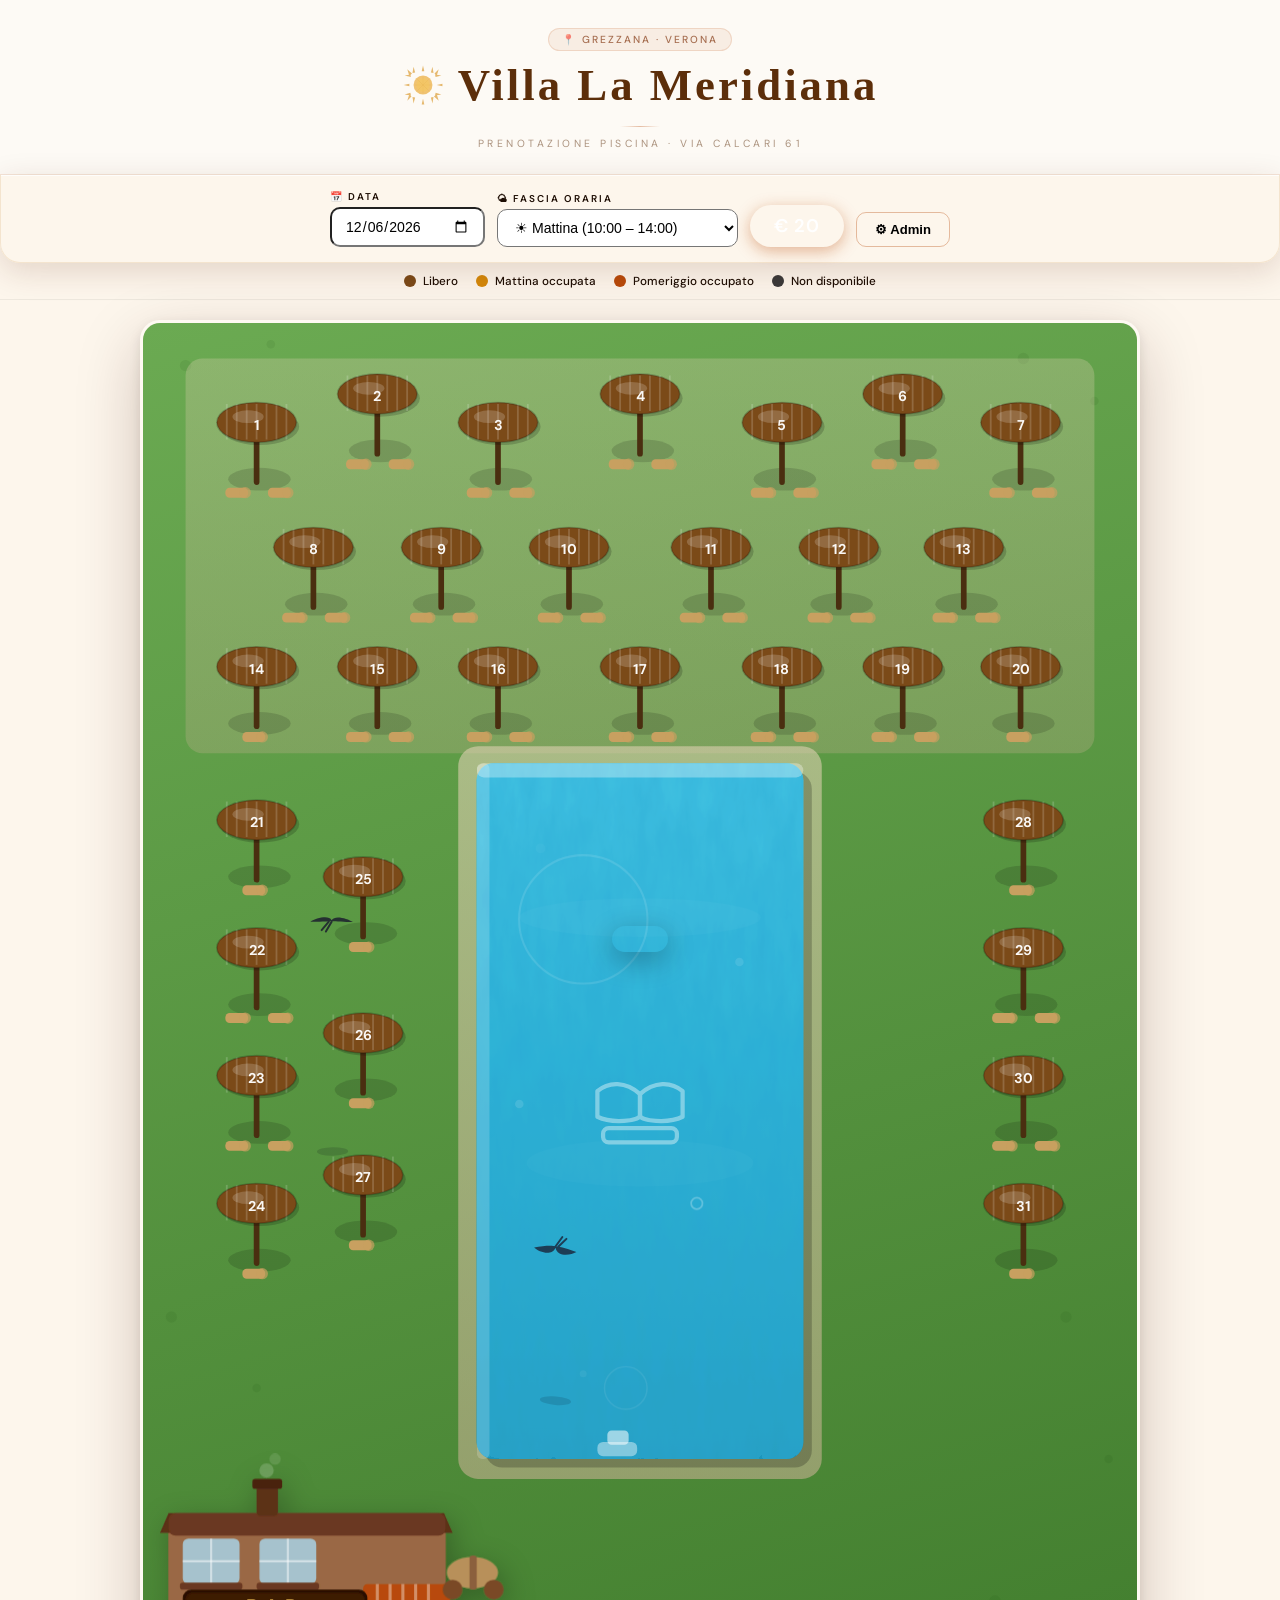
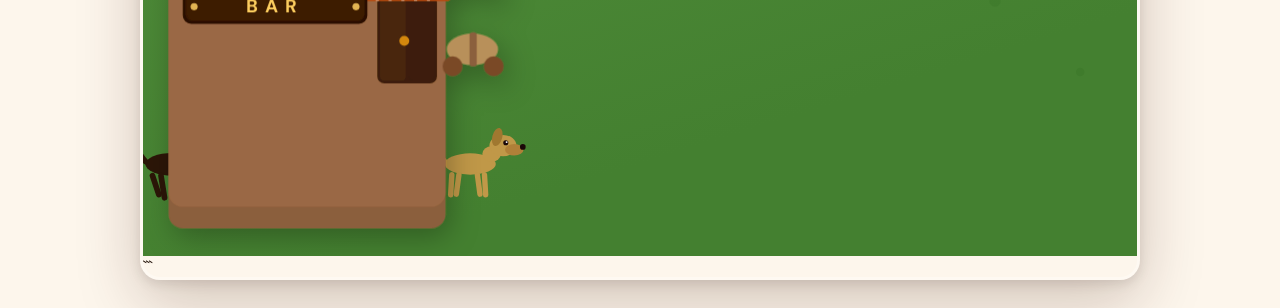
==== commit dad1987f: "Add files via upload" ====
--- a/index.html
+++ b/index.html
@@ -1,904 +1,832 @@
-{\rtf1\ansi\ansicpg1252\cocoartf2513
-\cocoatextscaling0\cocoaplatform0{\fonttbl\f0\fnil\fcharset0 HelveticaNeue;\f1\fnil\fcharset0 AppleColorEmoji;\f2\fnil\fcharset128 HiraginoSans-W3;
-\f3\fnil\fcharset0 Menlo-Regular;\f4\fnil\fcharset134 PingFangSC-Regular;\f5\fnil\fcharset77 ZapfDingbatsITC;
-\f6\fnil\fcharset0 LucidaGrande;}
-{\colortbl;\red255\green255\blue255;}
-{\*\expandedcolortbl;;}
-\paperw11900\paperh16840\margl1440\margr1440\vieww10800\viewh8400\viewkind0
-\deftab560
-\pard\pardeftab560\slleading20\pardirnatural\partightenfactor0
-
-\f0\fs24 \cf0 <!DOCTYPE html>\
-\
-<html lang="it">\
-<head>\
-  <meta charset="UTF-8">\
-  <meta name="viewport" content="width=device-width, initial-scale=1.0">\
-  <title>Villa La Meridiana \'96 Piscina</title>\
-  <link href="https://fonts.googleapis.com/css2?family=Cormorant+Garamond:ital,wght@0,300;0,400;0,600;0,700;1,300;1,400&family=DM+Sans:wght@300;400;500;600&display=swap" rel="stylesheet">\
-<style>\
-:root \{\
-  --t: #B84A0A; --td: #7A2A00; --gold: #D4880A;\
-  --gl: #F2C040; --cream: #FDF6EC; --cm: #F0E2CC;\
-  --brown: #4A2810; --text: #1E0E04;\
-\}\
-*,*::before,*::after\{margin:0;padding:0;box-sizing:border-box\}\
-body\{font-family:'DM Sans',sans-serif;background:var(--cream);color:var(--text);min-height:100vh;overflow-x:hidden\}\
-\
-/* \uc0\u9472 \u9472  HEADER \u9472 \u9472  */\
-header\{position:relative;background:#FDFAF5;padding:28px 24px 24px;text-align:center;border-bottom:1px solid rgba(184,74,10,.12)\}\
-.wm\{display:none\}\
-.loc-pill\{display:inline-flex;align-items:center;gap:5px;background:rgba(184,74,10,.07);border:1px solid rgba(184,74,10,.15);border-radius:30px;padding:4px 13px;font-size:.64rem;font-weight:500;color:rgba(122,42,0,.65);letter-spacing:2px;text-transform:uppercase;margin-bottom:12px\}\
-.hc\{position:relative;z-index:2;display:flex;flex-direction:column;align-items:center\}\
-.logo-inline\{display:flex;align-items:center;gap:14px;margin-bottom:6px\}\
-.logo-inline svg\{width:42px;height:42px;opacity:.82\}\
-h1\{font-family:\'91Cormorant Garamond\'92,serif;font-size:clamp(1.6rem,5vw,2.8rem);font-weight:600;color:#5C2E0A;letter-spacing:3px;line-height:1\}\
-.hdiv\{width:40px;height:1px;background:linear-gradient(90deg,transparent,rgba(184,74,10,.35),transparent);margin:12px auto 10px\}\
-.htag\{font-size:.65rem;font-weight:400;color:rgba(92,46,10,.5);letter-spacing:3.5px;text-transform:uppercase\}\
-\
-/* \uc0\u9472 \u9472  CONTROLS \u9472 \u9472  */\
-.cw\{position:sticky;top:0;z-index:300\}\
-.cc\{background:rgba(253,246,236,.94);backdrop-filter:blur(20px);-webkit-backdrop-filter:blur(20px);border-radius:0 0 20px 20px;padding:15px 20px;display:flex;flex-wrap:wrap;gap:12px;align-items:flex-end;justify-content:center;box-shadow:0 8px 32px rgba(90,30,0,.16),0 1px 0 rgba(255,255,255,.8) inset;border:1px solid rgba(210,160,90,.2);border-top:none\}\
-.cg\{display:flex;flex-direction:column;gap:4px\}\
-.cg label\{font-size:.62rem;font-weight:600;letter-spacing:2px;text-transform:uppercase;color:var(\'96t)\}\
-.cg input,.cg select\{border:1.5px solid var(\'96cm);border-radius:10px;padding:9px 13px;font-family:\'91DM Sans\'92,sans-serif;font-size:.88rem;color:var(\'96text);background:#fff;outline:none;transition:border-color .2s,box-shadow .2s;min-width:155px;cursor:pointer\}\
-.cg input:focus,.cg select:focus\{border-color:var(\'96t);box-shadow:0 0 0 3px rgba(184,74,10,.12)\}\
-.pc\{background:linear-gradient(135deg,var(\'96td),var(\'96t));color:#fff;padding:9px 24px;border-radius:30px;font-size:1.15rem;font-weight:600;letter-spacing:1px;box-shadow:0 4px 16px rgba(184,74,10,.4);white-space:nowrap;animation:pp 3s ease-in-out infinite\}\
-@keyframes pp\{0%,100%\{box-shadow:0 4px 16px rgba(184,74,10,.4)\}50%\{box-shadow:0 4px 26px rgba(184,74,10,.65)\}\}\
-.ba\{background:transparent;border:1.5px solid rgba(184,74,10,.35);color:var(\'96t);padding:9px 18px;border-radius:10px;font-family:\'91DM Sans\'92,sans-serif;font-size:.82rem;font-weight:600;cursor:pointer;transition:all .2s\}\
-.ba:hover\{background:var(\'96t);color:#fff;border-color:var(\'96t);transform:translateY(-1px)\}\
-\
-/* \uc0\u9472 \u9472  LEGENDA \u9472 \u9472  */\
-.leg\{display:flex;gap:18px;justify-content:center;flex-wrap:wrap;padding:10px 20px;background:var(\'96cm);font-size:.73rem;font-weight:500;color:var(\'96brown);border-bottom:1px solid rgba(0,0,0,.06)\}\
-.li\{display:flex;align-items:center;gap:7px\}\
-.ld\{width:12px;height:12px;border-radius:50%;flex-shrink:0\}\
-\
-/* \uc0\u9472 \u9472  MAPPA \u9472 \u9472  */\
-.mw\{padding:20px 16px 28px\}\
-.mc\{max-width:1000px;margin:0 auto;border-radius:20px;overflow:hidden;box-shadow:0 22px 64px rgba(60,20,0,.22),0 4px 12px rgba(0,0,0,.1);border:3px solid rgba(255,255,255,.28)\}\
-#poolMap\{width:100%;display:block\}\
-@keyframes ws\{0%,100%\{opacity:.08;transform:translateX(-10px) skewX(-4deg)\}50%\{opacity:.18;transform:translateX(12px) skewX(4deg)\}\}\
-.ws1\{animation:ws 4s ease-in-out infinite\}\
-.ws2\{animation:ws 6.5s ease-in-out 1.2s infinite\}\
-.ug\{transition:transform .18s cubic-bezier(.2,.8,.3,1);transform-box:fill-box;transform-origin:center 80%\}\
-.ug:hover\{transform:scale(1.2)\}\
-\
-/* \uc0\u9472 \u9472  TOOLTIP \u9472 \u9472  */\
-.tt\{position:fixed;background:rgba(50,12,0,.92);color:#fff;padding:7px 13px;border-radius:10px;font-size:.76rem;font-family:\'91DM Sans\'92,sans-serif;pointer-events:none;opacity:0;transition:opacity .16s;z-index:500;white-space:nowrap;box-shadow:0 4px 14px rgba(0,0,0,.3)\}\
-.tt.show\{opacity:1\}\
-\
-/* \uc0\u9472 \u9472  ADMIN \u9472 \u9472  */\
-.as\{display:none;max-width:900px;margin:0 auto;padding:0 16px 48px\}\
-.as.open\{display:block\}\
-.at\{display:flex;justify-content:space-between;align-items:center;padding:24px 0 16px;border-bottom:2px solid var(\'96cm);margin-bottom:20px\}\
-.at h2\{font-family:\'91Cormorant Garamond\'92,serif;font-size:1.9rem;color:var(\'96td)\}\
-.ast\{display:flex;gap:12px;flex-wrap:wrap;margin-bottom:20px\}\
-.sc\{background:#fff;border-radius:14px;padding:14px 22px;border:1.5px solid var(\'96cm);box-shadow:0 2px 12px rgba(0,0,0,.06);transition:transform .2s\}\
-.sc:hover\{transform:translateY(-2px)\}\
-.sc .v\{font-family:\'91Cormorant Garamond\'92,serif;font-size:1.8rem;color:var(\'96t);line-height:1\}\
-.sc .l\{font-size:.7rem;color:#aaa;margin-top:4px\}\
-.dh\{font-family:\'91Cormorant Garamond\'92,serif;font-size:1.2rem;color:var(\'96td);font-weight:600;padding:16px 0 6px;border-bottom:1px solid var(\'96cm);margin-bottom:8px\}\
-.bc\{background:#fff;border-radius:12px;padding:13px 16px;margin-bottom:7px;display:flex;align-items:center;gap:12px;box-shadow:0 2px 10px rgba(0,0,0,.055);border-left:4px solid var(\'96t);transition:box-shadow .2s,transform .2s\}\
-.bc:hover\{box-shadow:0 4px 18px rgba(0,0,0,.1);transform:translateX(2px)\}\
-.bc.mattina\{border-left-color:var(\'96gold)\}\
-.bc.pomeriggio\{border-left-color:var(\'96t)\}\
-.bc.giornata\{border-left-color:var(\'96td)\}\
-.bn\{font-weight:600;font-size:.92rem\}\
-.bd\{font-size:.74rem;color:#aaa;margin-top:2px\}\
-.bp\{font-weight:700;color:var(\'96t);font-size:1.05rem;margin-left:auto\}\
-.bdel\{background:#FFF0F0;border:none;color:#C0392B;padding:6px 10px;border-radius:8px;cursor:pointer;font-size:.82rem;transition:background .2s\}\
-.bdel:hover\{background:#FFD5D5\}\
-.emp\{text-align:center;padding:50px 20px;color:#ccc;font-size:.88rem\}\
-\
-/* \uc0\u9472 \u9472  MODALI \u9472 \u9472  */\
-.ov\{position:fixed;inset:0;background:rgba(10,4,0,.6);backdrop-filter:blur(6px);-webkit-backdrop-filter:blur(6px);display:flex;align-items:flex-end;justify-content:center;z-index:1000;opacity:0;pointer-events:none;transition:opacity .3s\}\
-.ov.open\{opacity:1;pointer-events:all\}\
-.mo\{background:#fff;border-radius:28px 28px 0 0;padding:32px 28px 36px;width:100%;max-width:480px;box-shadow:0 -20px 60px rgba(0,0,0,.28);transform:translateY(100%);transition:transform .38s cubic-bezier(.2,.85,.3,1)\}\
-.ov.open .mo\{transform:translateY(0)\}\
-.mo::before\{content:\'92\'92;display:block;width:42px;height:4px;background:#DDD;border-radius:4px;margin:0 auto 24px\}\
-.mo h2\{font-family:\'91Cormorant Garamond\'92,serif;font-size:1.7rem;color:var(\'96td);margin-bottom:2px\}\
-.ms\{font-size:.73rem;color:#aaa;letter-spacing:1px;text-transform:uppercase;margin-bottom:22px\}\
-.fr\{margin-bottom:13px\}\
-.fr label\{display:block;font-size:.62rem;font-weight:600;text-transform:uppercase;letter-spacing:1.5px;color:var(\'96t);margin-bottom:5px\}\
-.fr input\{width:100%;border:1.5px solid #EEE;border-radius:10px;padding:11px 14px;font-family:\'91DM Sans\'92,sans-serif;font-size:.9rem;color:var(\'96text);background:#FAFAFA;outline:none;transition:border-color .2s,background .2s\}\
-.fr input:focus\{border-color:var(\'96t);background:#fff\}\
-.pb\{background:linear-gradient(135deg,#FFF8EE,#FFF0D8);border:1.5px solid #E8C080;border-radius:14px;padding:14px 18px;display:flex;justify-content:space-between;align-items:center;margin:18px 0\}\
-.pb .pl\{font-size:.76rem;color:#999\}\
-.pb .pn\{font-size:.68rem;color:#bbb;margin-top:2px\}\
-.pb .pa\{font-size:1.7rem;font-weight:700;color:var(\'96td);font-family:\'91Cormorant Garamond\'92,serif\}\
-.bc2\{width:100%;background:linear-gradient(135deg,var(\'96td),var(\'96t));color:#fff;border:none;padding:15px;border-radius:14px;font-family:\'91DM Sans\'92,sans-serif;font-size:1rem;font-weight:600;cursor:pointer;letter-spacing:.3px;box-shadow:0 6px 20px rgba(184,74,10,.4);transition:all .2s\}\
-.bc2:hover\{transform:translateY(-2px);box-shadow:0 8px 26px rgba(184,74,10,.5)\}\
-.bc2:active\{transform:translateY(0)\}\
-.bcan\{width:100%;background:none;border:1.5px solid #E0E0E0;color:#BBB;padding:12px;border-radius:14px;font-family:\'91DM Sans\'92,sans-serif;font-size:.88rem;cursor:pointer;margin-top:10px;transition:all .2s\}\
-.bcan:hover\{border-color:#AAA;color:#666\}\
-\
-/* \uc0\u9472 \u9472  TOAST \u9472 \u9472  */\
-.toast\{position:fixed;bottom:28px;left:50%;transform:translateX(-50%) translateY(80px);background:var(\'96td);color:#fff;padding:13px 28px;border-radius:30px;font-size:.88rem;font-weight:600;box-shadow:0 8px 28px rgba(0,0,0,.28);transition:transform .32s cubic-bezier(.2,.85,.3,1);z-index:3000;white-space:nowrap\}\
-.toast.show\{transform:translateX(-50%) translateY(0)\}\
-\
-@media(max-width:560px)\{h1\{font-size:1.7rem\}.cc\{gap:10px;padding:14px\}.cg input,.cg select\{min-width:130px;font-size:.82rem\}.mo\{padding:28px 18px 32px\}\}\
-</style>\
-\
-</head>\
-<body>\
-\
-<!-- HEADER -->\
-\
-<header>\
-  <div class="hc">\
-    <div class="loc-pill">
-\f1 \uc0\u55357 \u56525 
-\f0  Grezzana \'b7 Verona</div>\
-    <div class="logo-inline">\
-      <!-- Piccolo sole delicato -->\
-      <svg viewBox="0 0 80 80" fill="none">\
-        <g fill="#D4880A" opacity=".7">\
-          <polygon points="40,3 42.5,14 37.5,14"/>\
-          <polygon points="40,66 42.5,77 37.5,77"/>\
-          <polygon points="3,40 14,37.5 14,42.5"/>\
-          <polygon points="66,40 77,37.5 77,42.5"/>\
-          <polygon points="10,10 19,18 14,23"/>\
-          <polygon points="66,57 61,62 70,70"/>\
-          <polygon points="70,10 62,18 66,23"/>\
-          <polygon points="10,70 18,62 14,57"/>\
-          <polygon points="22,5 25,16 20,17"/>\
-          <polygon points="58,5 60,17 55,16"/>\
-          <polygon points="5,22 16,20 17,25"/>\
-          <polygon points="75,22 64,25 63,20"/>\
-          <polygon points="5,58 16,55 17,60"/>\
-          <polygon points="75,58 63,60 64,55"/>\
-          <polygon points="22,75 20,63 25,64"/>\
-          <polygon points="58,75 55,64 60,63"/>\
-        </g>\
-        <circle cx="40" cy="40" r="18" fill="#E8A020" opacity=".75"/>\
-        <circle cx="40" cy="40" r="13" fill="#F5C040" opacity=".55"/>\
-        <g stroke="#D4880A" stroke-width="1.2" opacity=".25">\
-          <line x1="40" y1="24" x2="40" y2="56"/>\
-          <line x1="24" y1="40" x2="56" y2="40"/>\
-          <line x1="29" y1="29" x2="51" y2="51"/>\
-          <line x1="51" y1="29" x2="29" y2="51"/>\
-        </g>\
-      </svg>\
-      <h1>Villa La Meridiana</h1>\
-    </div>\
-    <div class="hdiv"></div>\
-    <div class="htag">Prenotazione Piscina \'b7 Via Calcari 61</div>\
-  </div>\
-</header>\
-\
-<!-- CONTROLS -->\
-\
-<div class="cw">\
-  <div class="cc">\
-    <div class="cg">\
-      <label>
-\f1 \uc0\u55357 \u56517 
-\f0  Data</label>\
-      <input type="date" id="datePicker">\
-    </div>\
-    <div class="cg">\
-      <label>
-\f1 \uc0\u55356 \u57124 
-\f0  Fascia oraria</label>\
-      <select id="slotPicker">\
-        <option value="mattina">
-\f2 \uc0\u9728 
-\f0  Mattina (10:00 \'96 14:00)</option>\
-        <option value="pomeriggio">
-\f1 \uc0\u55356 \u57093 
-\f0  Pomeriggio (14:00 \'96 20:00)</option>\
-        <option value="giornata">
-\f1 \uc0\u55356 \u57118 
-\f0  Giornata Intera</option>\
-      </select>\
-    </div>\
-    <div class="pc" id="priceChip">\'80 \'96</div>\
-    <button class="ba" onclick="openAdmin()">
-\f3 \uc0\u9881 
-\f0  Admin</button>\
-  </div>\
-</div>\
-\
-<!-- LEGENDA -->\
-\
-<div class="leg">\
-  <div class="li"><div class="ld" style="background:#7B4A18"></div>Libero</div>\
-  <div class="li"><div class="ld" style="background:#D4880A"></div>Mattina occupata</div>\
-  <div class="li"><div class="ld" style="background:#B84A0A"></div>Pomeriggio occupato</div>\
-  <div class="li"><div class="ld" style="background:#3A3A3A"></div>Non disponibile</div>\
-</div>\
-\
-<!-- MAPPA -->\
-\
-<div class="mw">\
-  <div class="mc">\
-    <svg id="poolMap" viewBox="0 0 700 1080">\
-      <defs>\
-        <linearGradient id="gG" x1="0" y1="0" x2=".2" y2="1">\
-          <stop offset="0%" stop-color="#6BAA52"/>\
-          <stop offset="100%" stop-color="#448030"/>\
-        </linearGradient>\
-        <linearGradient id="pG" x1="0" y1="0" x2="0" y2="1">\
-          <stop offset="0%" stop-color="#5DD8F0"/>\
-          <stop offset="45%" stop-color="#28B0D0"/>\
-          <stop offset="100%" stop-color="#1680A0"/>\
-        </linearGradient>\
-        <linearGradient id="dG" x1="0" y1="0" x2="0" y2="1">\
-          <stop offset="0%" stop-color="#DDD0B0"/>\
-          <stop offset="100%" stop-color="#C4B090"/>\
-        </linearGradient>\
-        <filter id="glow">\
-          <feGaussianBlur stdDeviation="4" result="b"/>\
-          <feMerge><feMergeNode in="b"/><feMergeNode in="SourceGraphic"/></feMerge>\
-        </filter>\
-        <filter id="sh"><feDropShadow dx="2" dy="3" stdDeviation="5" flood-opacity=".18"/></filter>\
-        <filter id="bsh"><feDropShadow dx="3" dy="6" stdDeviation="10" flood-color="#000" flood-opacity=".28"/></filter>\
-        <!-- Acqua mossa verticale -->\
-        <filter id="waterWave" x="-10%" y="-5%" width="120%" height="110%" color-interpolation-filters="sRGB">\
-          <feTurbulence type="turbulence" baseFrequency="0.035 0.012" numOctaves="5" result="noise" seed="1">\
-            <animate attributeName="seed" values="1;3;7;12;18;12;7;3;1" dur="6s" repeatCount="indefinite"/>\
-            <animate attributeName="baseFrequency"\
-              values="0.035 0.012;0.045 0.018;0.038 0.012;0.028 0.008;0.035 0.012"\
-              dur="5s" repeatCount="indefinite"/>\
-          </feTurbulence>\
-          <feDisplacementMap in="SourceGraphic" in2="noise" scale="16" xChannelSelector="R" yChannelSelector="G"/>\
-        </filter>\
-        <filter id="caustics" x="0%" y="0%" width="100%" height="100%" color-interpolation-filters="sRGB">\
-          <feTurbulence type="fractalNoise" baseFrequency="0.09 0.028" numOctaves="5" seed="3" result="noise">\
-            <animate attributeName="baseFrequency"\
-              values="0.09 0.028;0.10 0.036;0.095 0.028;0.082 0.022;0.09 0.028"\
-              dur="4s" repeatCount="indefinite"/>\
-            <animate attributeName="seed" values="3;8;14;20;3" dur="8s" repeatCount="indefinite"/>\
-          </feTurbulence>\
-          <feColorMatrix type="matrix"\
-            values="0 0 0 0 0.10  0 0 0 0 0.55  0 0 0 0 0.80  0 0 0 0.45 0"/>\
-        </filter>\
-        <!-- ClipPath piscina VERTICALE -->\
-        <clipPath id="poolClip">\
-          <rect x="235" y="310" width="230" height="490" rx="12"/>\
-        </clipPath>\
-      </defs>\
-\
-```\
-  <!-- SFONDO PRATO -->\
-  <rect width="700" height="1080" fill="url(#gG)"/>\
-  <g opacity=".09" fill="#1A4A10">\
-    <circle cx="30" cy="30" r="4"/><circle cx="90" cy="15" r="3"/>\
-    <circle cx="620" cy="25" r="4"/><circle cx="670" cy="55" r="3"/>\
-    <circle cx="20" cy="700" r="4"/><circle cx="80" cy="750" r="3"/>\
-    <circle cx="600" cy="900" r="4"/><circle cx="660" cy="950" r="3"/>\
-    <circle cx="650" cy="700" r="4"/><circle cx="680" cy="800" r="3"/>\
-    <circle cx="30" cy="850" r="4"/><circle cx="60" cy="980" r="3"/>\
-  </g>\
-\
-  <!-- DECK SUPERIORE (zona ombrelloni sopra) -->\
-  <rect x="30" y="25" width="640" height="278" rx="12" fill="url(#dG)" opacity=".3"/>\
-\
-  <!-- DECK intorno piscina verticale -->\
-  <rect x="222" y="298" width="256" height="516" rx="14" fill="url(#dG)" opacity=".6"/>\
-\
-  <!-- OMBRA piscina -->\
-  <rect x="241" y="316" width="230" height="490" rx="12" fill="rgba(0,0,0,.22)"/>\
-\
-  <!-- 
-\f4 \'a8\'54\'a8\'54\'a8\'54\'a8\'54\'a8\'54\'a8\'54\'a8\'54\'a8\'54\'a8\'54\'a8\'54\'a8\'54\'a8\'54\'a8\'54\'a8\'54\'a8\'54\'a8\'54\'a8\'54\'a8\'54\'a8\'54\'a8\'54\'a8\'54\'a8\'54\'a8\'54\'a8\'54
-\f0 \
-       PISCINA VERTICALE\
-  
-\f4 \'a8\'54\'a8\'54\'a8\'54\'a8\'54\'a8\'54\'a8\'54\'a8\'54\'a8\'54\'a8\'54\'a8\'54\'a8\'54\'a8\'54\'a8\'54\'a8\'54\'a8\'54\'a8\'54\'a8\'54\'a8\'54\'a8\'54\'a8\'54\'a8\'54\'a8\'54\'a8\'54\'a8\'54
-\f0  -->\
-  <!-- Base acqua -->\
-  <rect x="235" y="310" width="230" height="490" rx="12" fill="url(#pG)"/>\
-\
-  <!-- Caustiche di luce -->\
-  <g clip-path="url(#poolClip)">\
-    <rect x="235" y="310" width="230" height="490" fill="rgba(80,200,240,.20)" filter="url(#caustics)"/>\
-  </g>\
-\
-  <!-- Acqua distorta \'97 3 layer -->\
-  <g clip-path="url(#poolClip)">\
-    <rect x="220" y="295" width="260" height="520" fill="rgba(40,176,210,.38)" filter="url(#waterWave)"/>\
-    <rect x="220" y="295" width="260" height="520" fill="rgba(93,216,240,.24)" filter="url(#waterWave)"\
-          transform="scale(1,-1) translate(0,-1100)"/>\
-    <rect x="220" y="295" width="260" height="520" fill="rgba(20,150,200,.18)" filter="url(#waterWave)"\
-          transform="scale(-1,1) translate(-700,0)"/>\
-  </g>\
-\
-  <!-- Riflessi superficiali animati -->\
-  <g clip-path="url(#poolClip)">\
-    <ellipse cx="350" cy="420" rx="85" ry="14" fill="rgba(255,255,255,.14)">\
-      <animate attributeName="ry" values="14;20;10;14" dur="3.5s" repeatCount="indefinite"/>\
-      <animate attributeName="cy" values="420;410;430;420" dur="4s" repeatCount="indefinite"/>\
-      <animate attributeName="opacity" values=".14;.24;.08;.14" dur="4s" repeatCount="indefinite"/>\
-    </ellipse>\
-    <ellipse cx="350" cy="600" rx="80" ry="12" fill="rgba(255,255,255,.10)">\
-      <animate attributeName="ry" values="12;18;8;12" dur="5s" repeatCount="indefinite"/>\
-      <animate attributeName="cy" values="600;588;612;600" dur="5s" repeatCount="indefinite"/>\
-      <animate attributeName="opacity" values=".10;.20;.05;.10" dur="5s" repeatCount="indefinite"/>\
-    </ellipse>\
-    <!-- Glitter -->\
-    <circle cx="280" cy="370" r="3.5" fill="rgba(255,255,255,.62)">\
-      <animate attributeName="opacity" values=".62;0;.4;0;.62" dur="2.5s" repeatCount="indefinite"/>\
-    </circle>\
-    <circle cx="420" cy="450" r="3" fill="rgba(255,255,255,.55)">\
-      <animate attributeName="opacity" values="0;.55;0;.4;0" dur="3.1s" repeatCount="indefinite"/>\
-    </circle>\
-    <circle cx="265" cy="550" r="3" fill="rgba(255,255,255,.5)">\
-      <animate attributeName="opacity" values=".5;0;.5;0;.5" dur="2.2s" repeatCount="indefinite"/>\
-    </circle>\
-    <circle cx="435" cy="650" r="3" fill="rgba(255,255,255,.45)">\
-      <animate attributeName="opacity" values="0;.45;0;.4;0" dur="3.8s" repeatCount="indefinite"/>\
-    </circle>\
-    <circle cx="310" cy="740" r="2.5" fill="rgba(255,255,255,.5)">\
-      <animate attributeName="opacity" values=".5;0;.45;0;.5" dur="2.8s" repeatCount="indefinite"/>\
-    </circle>\
-  </g>\
-\
-  <!-- Ondine che si espandono -->\
-  <g clip-path="url(#poolClip)" opacity=".55">\
-    <circle cx="310" cy="420" r="4" fill="none" stroke="rgba(255,255,255,.6)" stroke-width="1.5">\
-      <animate attributeName="r" values="4;90" dur="4s" repeatCount="indefinite" begin="0s"/>\
-      <animate attributeName="opacity" values=".7;0" dur="4s" repeatCount="indefinite" begin="0s"/>\
-    </circle>\
-    <circle cx="390" cy="620" r="4" fill="none" stroke="rgba(255,255,255,.5)" stroke-width="1.2">\
-      <animate attributeName="r" values="4;85" dur="5s" repeatCount="indefinite" begin="2s"/>\
-      <animate attributeName="opacity" values=".6;0" dur="5s" repeatCount="indefinite" begin="2s"/>\
-    </circle>\
-    <circle cx="340" cy="750" r="3" fill="none" stroke="rgba(255,255,255,.4)" stroke-width="1">\
-      <animate attributeName="r" values="3;75" dur="5.5s" repeatCount="indefinite" begin="1s"/>\
-      <animate attributeName="opacity" values=".5;0" dur="5.5s" repeatCount="indefinite" begin="1s"/>\
-    </circle>\
-  </g>\
-\
-  <!-- Bordo superiore piscina -->\
-  <rect x="235" y="310" width="230" height="10" rx="5" fill="rgba(255,255,255,.32)"/>\
-  <!-- Bordo sinistro -->\
-  <rect x="235" y="310" width="9" height="490" rx="4" fill="rgba(255,255,255,.18)"/>\
-\
-  <!-- Scalini (in basso) -->\
-  <rect x="320" y="788" width="28" height="10" rx="4" fill="rgba(255,255,255,.42)"/>\
-  <rect x="327" y="780" width="15" height="10" rx="3" fill="rgba(255,255,255,.55)"/>\
-\
-  <!-- Logo dentro la piscina \'97 identico all'originale, solo linee bianche, piccolo -->\
-  <g transform="translate(350,556)" opacity="0.4">\
-    <!-- Pagina sinistra del libro (arco verso sinistra) -->\
-    <path d="M0,-13 C-10,-22,-22,-22,-30,-15 L-30,3 C-20,8,0,6,0,2 Z"\
-          fill="none" stroke="white" stroke-width="3"\
-          stroke-linejoin="round" stroke-linecap="round"/>\
-    <!-- Pagina destra del libro (arco verso destra, speculare) -->\
-    <path d="M0,-13 C10,-22,22,-22,30,-15 L30,3 C20,8,0,6,0,2 Z"\
-          fill="none" stroke="white" stroke-width="3"\
-          stroke-linejoin="round" stroke-linecap="round"/>\
-    <!-- Barra inferiore (base del libro) -->\
-    <rect x="-26" y="11" width="52" height="10" rx="4"\
-          fill="none" stroke="white" stroke-width="3"/>\
-  </g>\
-\
-  <!-- 
-\f4 \'a8\'54\'a8\'54
-\f0  RONDINI sopra la piscina 
-\f4 \'a8\'54\'a8\'54
-\f0  -->\
-  <!-- Rondine 1: da sinistra a destra attraverso la piscina -->\
-  <g opacity=".82">\
-    <path fill="#1A1A2E"\
-      d="M0,0 C-2,-7,-11,-5,-15,-2 C-9,0,-3,1.5,0,1 C3,1.5,9,0,15,-2 C11,-5,2,-7,0,0 Z">\
-      <animate attributeName="d"\
-        values="M0,0 C-2,-7,-11,-5,-15,-2 C-9,0,-3,1.5,0,1 C3,1.5,9,0,15,-2 C11,-5,2,-7,0,0 Z;\
-                M0,0 C-2,-1,-11,2,-15,4 C-9,2,-3,0.5,0,0 C3,0.5,9,2,15,4 C11,2,2,-1,0,0 Z;\
-                M0,0 C-2,-7,-11,-5,-15,-2 C-9,0,-3,1.5,0,1 C3,1.5,9,0,15,-2 C11,-5,2,-7,0,0 Z"\
-        dur="0.45s" repeatCount="indefinite"/>\
-      <animateMotion dur="9s" repeatCount="indefinite" rotate="auto"\
-        path="M -30,440 C 100,400 230,438 350,415 C 440,398 550,430 740,422"/>\
-    </path>\
-    <line x1="-2" y1="1" x2="-7" y2="7" stroke="#1A1A2E" stroke-width="1.4" stroke-linecap="round">\
-      <animateMotion dur="9s" repeatCount="indefinite" rotate="auto"\
-        path="M -30,440 C 100,400 230,438 350,415 C 440,398 550,430 740,422"/>\
-    </line>\
-    <line x1="0" y1="1" x2="-4" y2="8" stroke="#1A1A2E" stroke-width="1.4" stroke-linecap="round">\
-      <animateMotion dur="9s" repeatCount="indefinite" rotate="auto"\
-        path="M -30,440 C 100,400 230,438 350,415 C 440,398 550,430 740,422"/>\
-    </line>\
-  </g>\
-  <!-- Ombra rondine 1 -->\
-  <g opacity=".15">\
-    <ellipse rx="11" ry="3" fill="#0A0A1A">\
-      <animateMotion dur="9s" repeatCount="indefinite" rotate="auto"\
-        path="M -30,598 C 100,572 230,592 350,575 C 440,562 550,582 740,578"/>\
-    </ellipse>\
-  </g>\
-\
-  <!-- Rondine 2: da destra a sinistra -->\
-  <g opacity=".75">\
-    <path fill="#1A1A2E"\
-      d="M0,0 C-2,-7,-11,-5,-15,-2 C-9,0,-3,1.5,0,1 C3,1.5,9,0,15,-2 C11,-5,2,-7,0,0 Z">\
-      <animate attributeName="d"\
-        values="M0,0 C-2,-7,-11,-5,-15,-2 C-9,0,-3,1.5,0,1 C3,1.5,9,0,15,-2 C11,-5,2,-7,0,0 Z;\
-                M0,0 C-2,-1,-11,2,-15,4 C-9,2,-3,0.5,0,0 C3,0.5,9,2,15,4 C11,2,2,-1,0,0 Z;\
-                M0,0 C-2,-7,-11,-5,-15,-2 C-9,0,-3,1.5,0,1 C3,1.5,9,0,15,-2 C11,-5,2,-7,0,0 Z"\
-        dur="0.38s" repeatCount="indefinite"/>\
-      <animateMotion dur="12s" repeatCount="indefinite" rotate="auto" begin="-5s"\
-        path="M 740,670 C 580,645 430,668 280,650 C 160,635 60,658 -40,652"/>\
-    </path>\
-    <line x1="-2" y1="1" x2="-7" y2="7" stroke="#1A1A2E" stroke-width="1.4" stroke-linecap="round">\
-      <animateMotion dur="12s" repeatCount="indefinite" rotate="auto" begin="-5s"\
-        path="M 740,670 C 580,645 430,668 280,650 C 160,635 60,658 -40,652"/>\
-    </line>\
-    <line x1="0" y1="1" x2="-4" y2="8" stroke="#1A1A2E" stroke-width="1.4" stroke-linecap="round">\
-      <animateMotion dur="12s" repeatCount="indefinite" rotate="auto" begin="-5s"\
-        path="M 740,670 C 580,645 430,668 280,650 C 160,635 60,658 -40,652"/>\
-    </line>\
-  </g>\
-  <g opacity=".13">\
-    <ellipse rx="11" ry="3" fill="#0A0A1A">\
-      <animateMotion dur="12s" repeatCount="indefinite" rotate="auto" begin="-5s"\
-        path="M 740,774 C 580,755 430,772 280,758 C 160,746 60,764 -40,760"/>\
-    </ellipse>\
-  </g>\
-\
-  <!-- 
-\f4 \'a8\'54\'a8\'54
-\f0  CANI CHE SI RINCORRONO 
-\f4 \'a8\'54\'a8\'54
-\f0  -->\
-  <!-- Un solo animateMotion per gruppo: tutto si muove insieme -->\
-  <!-- Percorso lento: da sinistra verso destra, dur=16s -->\
-\
-  <!-- CANE 1 \'97 marrone scuro, insegue (parte 4s dietro) -->\
-  <g>\
-    <animateMotion dur="16s" repeatCount="indefinite" begin="0s"\
-      path="M -80,1018 C 150,1008 350,1022 620,1012 L 760,1015"/>\
-    <!-- Corpo -->\
-    <ellipse cx="0" cy="0" rx="19" ry="8" fill="#2C1608"/>\
-    <!-- Collo -->\
-    <ellipse cx="16" cy="-7" rx="7" ry="6" fill="#2C1608"/>\
-    <!-- Testa -->\
-    <ellipse cx="24" cy="-13" rx="10" ry="8" fill="#2C1608"/>\
-    <!-- Orecchio pendente -->\
-    <ellipse cx="20" cy="-20" rx="4" ry="7" fill="#1A0E04" transform="rotate(15 20 -20)"/>\
-    <!-- Muso -->\
-    <ellipse cx="33" cy="-11" rx="7" ry="4.5" fill="#3A2010"/>\
-    <!-- Naso -->\
-    <circle cx="39" cy="-13" r="2.2" fill="#0A0404"/>\
-    <!-- Occhio -->\
-    <circle cx="27" cy="-16" r="1.8" fill="#0A0404"/>\
-    <circle cx="27.6" cy="-16.4" r="0.7" fill="white"/>\
-    <!-- Coda in alto -->\
-    <path d="M-19,-2 C-26,-10,-30,-20,-24,-26" stroke="#2C1608" stroke-width="4"\
-          fill="none" stroke-linecap="round"/>\
-    <!-- Zampe \'97 animate con fase alternata -->\
-    <!-- ZA anteriore destra -->\
-    <line x1="11" y1="8" x2="16" y2="24" stroke="#2C1608" stroke-width="4" stroke-linecap="round">\
-      <animate attributeName="x2" values="16;6;16" dur="0.42s" repeatCount="indefinite"/>\
-      <animate attributeName="y2" values="24;21;24" dur="0.42s" repeatCount="indefinite"/>\
-    </line>\
-    <!-- ZA anteriore sinistra (fase opposta) -->\
-    <line x1="6" y1="8" x2="2" y2="24" stroke="#2C1608" stroke-width="4" stroke-linecap="round">\
-      <animate attributeName="x2" values="2;12;2" dur="0.42s" repeatCount="indefinite" begin="0.21s"/>\
-      <animate attributeName="y2" values="24;21;24" dur="0.42s" repeatCount="indefinite" begin="0.21s"/>\
-    </line>\
-    <!-- ZA posteriore destra (sfasata) -->\
-    <line x1="-8" y1="8" x2="-4" y2="24" stroke="#2C1608" stroke-width="4" stroke-linecap="round">\
-      <animate attributeName="x2" values="-4;-16;-4" dur="0.42s" repeatCount="indefinite" begin="0.21s"/>\
-      <animate attributeName="y2" values="24;21;24" dur="0.42s" repeatCount="indefinite" begin="0.21s"/>\
-    </line>\
-    <!-- ZA posteriore sinistra -->\
-    <line x1="-14" y1="8" x2="-20" y2="24" stroke="#2C1608" stroke-width="4" stroke-linecap="round">\
-      <animate attributeName="x2" values="-20;-8;-20" dur="0.42s" repeatCount="indefinite"/>\
-      <animate attributeName="y2" values="24;21;24" dur="0.42s" repeatCount="indefinite"/>\
-    </line>\
-  </g>\
-\
-  <!-- CANE 2 \'97 beige/miele, fugge (4s avanti sullo stesso percorso) -->\
-  <g>\
-    <animateMotion dur="16s" repeatCount="indefinite" begin="-4s"\
-      path="M -80,1018 C 150,1008 350,1022 620,1012 L 760,1015"/>\
-    <!-- Corpo -->\
-    <ellipse cx="0" cy="0" rx="18" ry="7.5" fill="#C09848"/>\
-    <!-- Collo -->\
-    <ellipse cx="15" cy="-7" rx="6.5" ry="5.5" fill="#C09848"/>\
-    <!-- Testa -->\
-    <ellipse cx="23" cy="-13" rx="9.5" ry="7.5" fill="#C09848"/>\
-    <!-- Orecchio pendente -->\
-    <ellipse cx="19" cy="-19" rx="3.5" ry="6.5" fill="#A07830" transform="rotate(15 19 -19)"/>\
-    <!-- Muso -->\
-    <ellipse cx="31" cy="-10" rx="6.5" ry="4" fill="#B08038"/>\
-    <!-- Naso -->\
-    <circle cx="37" cy="-12" r="2" fill="#1A0808"/>\
-    <!-- Occhio -->\
-    <circle cx="25" cy="-15" r="1.8" fill="#1A0808"/>\
-    <circle cx="25.6" cy="-15.4" r="0.7" fill="white"/>\
-    <!-- Coda che scodinzola -->\
-    <path d="M-18,-2 C-25,-10,-28,-20,-22,-26" stroke="#C09848" stroke-width="3.5"\
-          fill="none" stroke-linecap="round">\
-      <animate attributeName="d"\
-        values="M-18,-2 C-25,-10,-28,-20,-22,-26;M-18,-2 C-22,-6,-20,-14,-13,-16;M-18,-2 C-25,-10,-28,-20,-22,-26"\
-        dur="0.48s" repeatCount="indefinite"/>\
-    </path>\
-    <!-- Zampe beige \'97 stessa logica alternata -->\
-    <line x1="10" y1="7.5" x2="15" y2="23" stroke="#C09848" stroke-width="3.8" stroke-linecap="round">\
-      <animate attributeName="x2" values="15;5;15" dur="0.4s" repeatCount="indefinite"/>\
-      <animate attributeName="y2" values="23;20;23" dur="0.4s" repeatCount="indefinite"/>\
-    </line>\
-    <line x1="5" y1="7.5" x2="1" y2="23" stroke="#C09848" stroke-width="3.8" stroke-linecap="round">\
-      <animate attributeName="x2" values="1;11;1" dur="0.4s" repeatCount="indefinite" begin="0.2s"/>\
-      <animate attributeName="y2" values="23;20;23" dur="0.4s" repeatCount="indefinite" begin="0.2s"/>\
-    </line>\
-    <line x1="-8" y1="7.5" x2="-4" y2="23" stroke="#C09848" stroke-width="3.8" stroke-linecap="round">\
-      <animate attributeName="x2" values="-4;-14;-4" dur="0.4s" repeatCount="indefinite" begin="0.2s"/>\
-      <animate attributeName="y2" values="23;20;23" dur="0.4s" repeatCount="indefinite" begin="0.2s"/>\
-    </line>\
-    <line x1="-13" y1="7.5" x2="-18" y2="23" stroke="#C09848" stroke-width="3.8" stroke-linecap="round">\
-      <animate attributeName="x2" values="-18;-8;-18" dur="0.4s" repeatCount="indefinite"/>\
-      <animate attributeName="y2" values="23;20;23" dur="0.4s" repeatCount="indefinite"/>\
-    </line>\
-  </g>\
-\
-  <!-- 
-\f4 \'a8\'54\'a8\'54
-\f0  BAR \'97 basso sinistra, entrata a destra 
-\f4 \'a8\'54\'a8\'54
-\f0  -->\
-  <g filter="url(#bsh)">\
-    <rect x="18" y="840" width="195" height="220" rx="10" fill="#8B5E3C"/>\
-    <rect x="18" y="840" width="195" height="205" rx="10" fill="#9A6844"/>\
-    <polygon points="12,852 218,852 212,838 18,838" fill="#5C3018"/>\
-    <rect x="18" y="838" width="195" height="16" rx="5" fill="#6B3820"/>\
-    <rect x="80" y="818" width="15" height="22" rx="3" fill="#5C3018"/>\
-    <rect x="77" y="814" width="21" height="7" rx="2" fill="#4A2410"/>\
-    <circle cx="87" cy="808" r="5" fill="rgba(255,255,255,.16)"/>\
-    <circle cx="93" cy="800" r="4" fill="rgba(255,255,255,.10)"/>\
-    <!-- Finestre -->\
-    <rect x="28" y="856" width="40" height="32" rx="4" fill="#A8CCDC" opacity=".9"/>\
-    <line x1="48" y1="856" x2="48" y2="888" stroke="rgba(255,255,255,.5)" stroke-width="1.5"/>\
-    <line x1="28" y1="872" x2="68" y2="872" stroke="rgba(255,255,255,.5)" stroke-width="1.5"/>\
-    <rect x="26" y="887" width="44" height="5" rx="2" fill="#6B3820"/>\
-    <rect x="82" y="856" width="40" height="32" rx="4" fill="#A8CCDC" opacity=".9"/>\
-    <line x1="102" y1="856" x2="102" y2="888" stroke="rgba(255,255,255,.5)" stroke-width="1.5"/>\
-    <line x1="82" y1="872" x2="122" y2="872" stroke="rgba(255,255,255,.5)" stroke-width="1.5"/>\
-    <rect x="80" y="887" width="44" height="5" rx="2" fill="#6B3820"/>\
-    <!-- Porta destra (entrata verso campo) -->\
-    <rect x="165" y="896" width="42" height="62" rx="5" fill="#3C1E08"/>\
-    <rect x="167" y="898" width="18" height="58" rx="3" fill="#4A2810"/>\
-    <rect x="187" y="898" width="18" height="58" rx="3" fill="#3C1E08"/>\
-    <circle cx="184" cy="928" r="3.5" fill="#D4880A"/>\
-    <!-- Tenda -->\
-    <rect x="155" y="888" width="62" height="12" rx="3" fill="#B84A0A"/>\
-    <line x1="165" y1="888" x2="165" y2="900" stroke="rgba(255,255,255,.38)" stroke-width="2.2"/>\
-    <line x1="174" y1="888" x2="174" y2="900" stroke="rgba(255,255,255,.38)" stroke-width="2.2"/>\
-    <line x1="183" y1="888" x2="183" y2="900" stroke="rgba(255,255,255,.38)" stroke-width="2.2"/>\
-    <line x1="192" y1="888" x2="192" y2="900" stroke="rgba(255,255,255,.38)" stroke-width="2.2"/>\
-    <line x1="201" y1="888" x2="201" y2="900" stroke="rgba(255,255,255,.38)" stroke-width="2.2"/>\
-    <!-- Insegna BAR -->\
-    <rect x="28" y="892" width="130" height="24" rx="6" fill="#2C1000"/>\
-    <rect x="30" y="894" width="126" height="20" rx="5" fill="#3C1A00"/>\
-    <text x="93" y="908" text-anchor="middle" fill="#FFD060"\
-          font-size="13" font-family="DM Sans,sans-serif" font-weight="700" letter-spacing="5">BAR</text>\
-    <circle cx="36" cy="904" r="2.5" fill="#FFD060" opacity=".85"/>\
-    <circle cx="150" cy="904" r="2.5" fill="#FFD060" opacity=".85"/>\
-    <!-- Tavoli esterni -->\
-    <ellipse cx="232" cy="880" rx="18" ry="11" fill="#B8905A"/>\
-    <rect x="230" y="868" width="5" height="24" rx="2" fill="#8B5E3C"/>\
-    <circle cx="218" cy="892" r="7" fill="#7A4A28"/>\
-    <circle cx="247" cy="892" r="7" fill="#7A4A28"/>\
-    <ellipse cx="232" cy="934" rx="18" ry="11" fill="#B8905A"/>\
-    <rect x="230" y="922" width="5" height="24" rx="2" fill="#8B5E3C"/>\
-    <circle cx="218" cy="946" r="7" fill="#7A4A28"/>\
-    <circle cx="247" cy="946" r="7" fill="#7A4A28"/>\
-  </g>\
-\
-  <!-- Ombrelloni (JS) -->\
-  <g id="layer"></g>\
-</svg>\
-```\
-\
-  </div>\
-</div>\
-\
-<!-- Tooltip -->\
-\
-<div class="tt" id="tt"></div>\
-\
-<!-- ADMIN -->\
-\
-<div class="as" id="adminSection">\
-  <div class="at">\
-    <h2>
-\f1 \uc0\u55357 \u56523 
-\f0  Prenotazioni</h2>\
-    <button class="ba" onclick="closeAdmin()">
-\f5 \uc0\u10005 
-\f0  Chiudi</button>\
-  </div>\
-  <div class="ast" id="adminStats"></div>\
-  <div id="bookingsList"></div>\
-</div>\
-\
-<!-- MODAL PRENOTAZIONE -->\
-\
-<div class="ov" id="bookOverlay">\
-  <div class="mo">\
-    <h2 id="mTitle">Ombrellone #1</h2>\
-    <div class="ms" id="mSub"></div>\
-    <div class="fr"><label>Nome e Cognome *</label><input type="text" id="fName" placeholder="Es. Mario Rossi"></div>\
-    <div class="fr"><label>Telefono</label><input type="tel" id="fPhone" placeholder="Es. 347 1234567"></div>\
-    <div class="fr"><label>Note (camera, richieste\'85)</label><input type="text" id="fNotes" placeholder="Es. Camera 4\'85"></div>\
-    <div class="pb">\
-      <div><div class="pl">Da pagare</div><div class="pn" id="mPriceNote"></div></div>\
-      <div class="pa" id="mPrice">\'80 \'96</div>\
-    </div>\
-    <button class="bc2" onclick="confirmBooking()">
-\f6 \uc0\u10003 
-\f0  Conferma Prenotazione</button>\
-    <button class="bcan" onclick="closeBook()">Annulla</button>\
-  </div>\
-</div>\
-\
-<!-- MODAL PIN -->\
-\
-<div class="ov" id="pinOverlay">\
-  <div class="mo">\
-    <h2>
-\f1 \uc0\u55357 \u56592 
-\f0  Area Admin</h2>\
-    <div class="ms">Inserisci il PIN per accedere</div>\
-    <div class="fr"><label>PIN</label><input type="password" id="pinInput" placeholder="\'95\'95\'95\'95" maxlength="8" onkeydown="if(event.key==='Enter')checkPin()"></div>\
-    <button class="bc2" onclick="checkPin()">Accedi</button>\
-    <button class="bcan" onclick="closePin()">Annulla</button>\
-  </div>\
-</div>\
-\
-<div class="toast" id="toast"></div>\
-\
-<script>\
-const CFG=\{supabaseUrl:'YOUR_SUPABASE_URL',supabaseKey:'YOUR_SUPABASE_ANON_KEY',adminPin:'1234',priceWeekday:10,priceWeekend:20\};\
-\
-const OMBRELLONI=[\
-  // FILA 1 sopra (y=100) \'97 tutta larghezza\
-  \{id:1,x:80,y:100,s:2\},\{id:2,x:165,y:80,s:2\},\{id:3,x:250,y:100,s:2\},\
-  \{id:4,x:350,y:80,s:2\},\{id:5,x:450,y:100,s:2\},\{id:6,x:535,y:80,s:2\},\{id:7,x:618,y:100,s:2\},\
-  // FILA 2 sopra (y=185)\
-  \{id:8,x:120,y:188,s:2\},\{id:9,x:210,y:188,s:2\},\{id:10,x:300,y:188,s:2\},\
-  \{id:11,x:400,y:188,s:2\},\{id:12,x:490,y:188,s:2\},\{id:13,x:578,y:188,s:2\},\
-  // FILA 3 sopra (y=270)\
-  \{id:14,x:80,y:272,s:1\},\{id:15,x:165,y:272,s:2\},\{id:16,x:250,y:272,s:2\},\
-  \{id:17,x:350,y:272,s:2\},\{id:18,x:450,y:272,s:2\},\{id:19,x:535,y:272,s:2\},\{id:20,x:618,y:272,s:1\},\
-  // LATO SINISTRO della piscina (x<235)\
-  \{id:21,x:80,y:380,s:1\},\{id:22,x:80,y:470,s:2\},\{id:23,x:80,y:560,s:2\},\
-  \{id:24,x:80,y:650,s:1\},\{id:25,x:155,y:420,s:1\},\{id:26,x:155,y:530,s:1\},\{id:27,x:155,y:630,s:1\},\
-  // LATO DESTRO della piscina (x>465)\
-  \{id:28,x:620,y:380,s:1\},\{id:29,x:620,y:470,s:2\},\{id:30,x:620,y:560,s:2\},\{id:31,x:620,y:650,s:1\},\
-];\
-\
-let bookings=[],selOmb=null,adminOpen=false;\
-\
-document.addEventListener('DOMContentLoaded',()=>\{\
-  const dp=document.getElementById('datePicker');\
-  dp.value=today(); dp.min=today();\
-  dp.addEventListener('change',()=>\{updPrice();loadBk()\});\
-  document.getElementById('slotPicker').addEventListener('change',()=>\{updPrice();renderMap()\});\
-  updPrice(); loadBk();\
-\});\
-\
-const today=()=>new Date().toISOString().split('T')[0];\
-const isWE=d=>\{const w=new Date(d+'T12:00:00').getDay();return w===0||w===6\};\
-const price=d=>isWE(d)?CFG.priceWeekend:CFG.priceWeekday;\
-const fmtD=d=>new Date(d+'T12:00:00').toLocaleDateString('it-IT',\{weekday:'long',day:'numeric',month:'long',year:'numeric'\});\
-const slotLbl=s=>s==='mattina'?'Mattina 10:00\'9614:00':s==='pomeriggio'?'Pomeriggio 14:00\'9620:00':'Giornata Intera';\
-\
-function updPrice()\{\
-  const d=document.getElementById('datePicker').value;\
-  document.getElementById('priceChip').textContent=d?`\'80 $\{price(d)\}`:'\'80 \'96';\
-\}\
-\
-async function sbF(path,opts=\{\})\{\
-  const r=await fetch(CFG.supabaseUrl+path,\{...opts,headers:\{'apikey':CFG.supabaseKey,'Authorization':'Bearer '+CFG.supabaseKey,'Content-Type':'application/json',...(opts.headers||\{\})\}\});\
-  if(r.status===204)return null;\
-  return r.json().catch(()=>null);\
-\}\
-\
-async function loadBk()\{\
-  const d=document.getElementById('datePicker').value;\
-  if(!d)return;\
-  try\{const data=await sbF(`/rest/v1/bookings?date=eq.$\{d\}&select=*`);bookings=Array.isArray(data)?data:[];\}catch(e)\{bookings=[];\}\
-  renderMap();\
-\}\
-\
-async function loadAllBk()\{\
-  try\{const data=await sbF('/rest/v1/bookings?select=*&order=date.desc,created_at.desc');bookings=Array.isArray(data)?data:[];\}catch(e)\{\}\
-\}\
-\
-function ombSt(id)\{\
-  const d=document.getElementById('datePicker').value;\
-  const bk=bookings.filter(b=>b.ombrellone_id===id&&b.date===d);\
-  const m=bk.some(b=>b.slot==='mattina'||b.slot==='giornata');\
-  const p=bk.some(b=>b.slot==='pomeriggio'||b.slot==='giornata');\
-  if(m&&p)return'full';if(m)return'morning';if(p)return'afternoon';return'free';\
-\}\
-\
-function canBk(id)\{\
-  const slot=document.getElementById('slotPicker').value,st=ombSt(id);\
-  if(st==='full')return false;\
-  if(slot==='giornata'&&st!=='free')return false;\
-  if(slot==='mattina'&&st==='morning')return false;\
-  if(slot==='pomeriggio'&&st==='afternoon')return false;\
-  return true;\
-\}\
-\
-const NS='http://www.w3.org/2000/svg';\
-const mk=t=>document.createElementNS(NS,t);\
-const at=(el,a)=>\{Object.entries(a).forEach(([k,v])=>el.setAttribute(k,v));return el\};\
-\
-const COL=\{\
-  free:\{top:'#7B4A18',pole:'#4A2E10',sd:'#C8A060'\},\
-  morning:\{top:'#D4880A',pole:'#7A5000',sd:'#EECC50'\},\
-  afternoon:\{top:'#B84A0A',pole:'#7A3A00',sd:'#E88A44'\},\
-  full:\{top:'#3A3A3A',pole:'#1E1E1E',sd:'#888'\},\
-\};\
-\
-const tt=document.getElementById('tt');\
-\
-function drawOmb(o)\{\
-  const st=ombSt(o.id),bk=canBk(o.id),c=COL[st];\
-  const g=mk('g');\
-  at(g,\{transform:`translate($\{o.x\},$\{o.y\})`,class:'ug'\});\
-  if(!bk)at(g,\{opacity:'.48'\});\
-  if(bk)g.style.cursor='pointer';\
-\
-  // Ombra sul prato\
-  g.appendChild(at(mk('ellipse'),\{cx:2,cy:10,rx:22,ry:8,fill:'rgba(0,0,0,.14)'\}));\
-\
-  // Sdraie con testina\
-  const sPos=o.s===1?[[-10,16]]:[[- 22,16],[8,16]];\
-  sPos.forEach(([sx,sy])=>\{\
-    g.appendChild(at(mk('rect'),\{x:sx,y:sy,width:16,height:7,rx:3,fill:c.sd\}));\
-    g.appendChild(at(mk('circle'),\{cx:sx+14,cy:sy+3.5,r:4,fill:c.sd,opacity:'.7'\}));\
-  \});\
-\
-  // Palo\
-  g.appendChild(at(mk('rect'),\{x:-2,y:-30,width:4,height:44,rx:2,fill:c.pole\}));\
-\
-  // Ombra cono\
-  g.appendChild(at(mk('ellipse'),\{cx:2,cy:-27,rx:28,ry:13,fill:'rgba(0,0,0,.18)'\}));\
-\
-  // Ombrellone\
-  const top=at(mk('ellipse'),\{cx:0,cy:-30,rx:28,ry:14,fill:c.top\});\
-  g.appendChild(top);\
-\
-  // Spicchi\
-  for(let i=-3;i<=3;i++)g.appendChild(at(mk('line'),\{x1:i*7,y1:-43,x2:i*7,y2:-18,stroke:'rgba(255,255,255,.17)','stroke-width':1.3\}));\
-\
-  // Bordo\
-  g.appendChild(at(mk('ellipse'),\{cx:0,cy:-30,rx:28,ry:14,fill:'none',stroke:'rgba(0,0,0,.2)','stroke-width':1.2\}));\
-\
-  // Highlight\
-  g.appendChild(at(mk('ellipse'),\{cx:-6,cy:-34,rx:11,ry:4.5,fill:'rgba(255,255,255,.18)'\}));\
-\
-  // Numero\
-  const txt=at(mk('text'),\{x:0,y:-25,'text-anchor':'middle',fill:'rgba(255,255,255,.96)','font-size':10,'font-family':'DM Sans,sans-serif','font-weight':'700'\});\
-  txt.textContent=o.id;\
-  g.appendChild(txt);\
-\
-  if(bk)\{\
-    g.addEventListener('click',()=>openBook(o));\
-    g.addEventListener('mouseenter',e=>\{\
-      top.setAttribute('filter','url(#glow)');\
-      const stTxt=st==='free'?'
-\f6 \uc0\u10003 
-\f0  Disponibile':st==='morning'?'
-\f3 \uc0\u9873 
-\f0  Mattina occupata':'
-\f3 \uc0\u9873 
-\f0  Pomeriggio occupato';\
-      tt.textContent=`#$\{o.id\} \'b7 $\{o.s\} sdraia$\{o.s>1?'e':''\} \'b7 $\{stTxt\}`;\
-      tt.classList.add('show'); mvTT(e);\
-    \});\
-    g.addEventListener('mousemove',mvTT);\
-    g.addEventListener('mouseleave',()=>\{top.removeAttribute('filter');tt.classList.remove('show')\});\
-  \}\
-  return g;\
-\}\
-\
-function mvTT(e)\{tt.style.left=(e.clientX+14)+'px';tt.style.top=(e.clientY-38)+'px'\}\
-\
-function renderMap()\{\
-  const l=document.getElementById('layer');\
-  l.innerHTML='';\
-  OMBRELLONI.forEach(o=>l.appendChild(drawOmb(o)));\
-\}\
-\
-function openBook(o)\{\
-  const d=document.getElementById('datePicker').value,slot=document.getElementById('slotPicker').value;\
-  selOmb=o;\
-  document.getElementById('mTitle').textContent=`
-\f2 \uc0\u9730 
-\f0  Ombrellone #$\{o.id\}`;\
-  document.getElementById('mSub').textContent=`$\{fmtD(d)\} \'b7 $\{slotLbl(slot)\} \'b7 $\{o.s\} sdraia$\{o.s>1?'e':''\}`;\
-  document.getElementById('mPrice').textContent=`\'80 $\{price(d)\}`;\
-  document.getElementById('mPriceNote').textContent=isWE(d)?'Tariffa weekend':'Tariffa feriale';\
-  ['fName','fPhone','fNotes'].forEach(id=>document.getElementById(id).value='');\
-  document.getElementById('bookOverlay').classList.add('open');\
-  setTimeout(()=>document.getElementById('fName').focus(),400);\
-\}\
-\
-function closeBook()\{document.getElementById('bookOverlay').classList.remove('open');selOmb=null\}\
-\
-async function confirmBooking()\{\
-  const name=document.getElementById('fName').value.trim();\
-  if(!name)\{toast('
-\f1 \uc0\u9888 \u65039 
-\f0  Inserisci nome e cognome');return\}\
-  const d=document.getElementById('datePicker').value,slot=document.getElementById('slotPicker').value;\
-  const row=\{date:d,slot,ombrellone_id:selOmb.id,guest_name:name,guest_phone:document.getElementById('fPhone').value.trim(),notes:document.getElementById('fNotes').value.trim(),price:price(d),created_at:new Date().toISOString()\};\
-  try\{\
-    const res=await sbF('/rest/v1/bookings',\{method:'POST',headers:\{Prefer:'return=representation'\},body:JSON.stringify(row)\});\
-    const saved=Array.isArray(res)?res[0]:res;\
-    if(saved?.id)\{bookings.push(saved);toast('
-\f1 \uc0\u9989 
-\f0  Prenotazione confermata!')\}else throw new Error();\
-  \}catch(e)\{row.id=Date.now();bookings.push(row);toast('
-\f1 \uc0\u9989 
-\f0  Salvato (offline)')\}\
-  closeBook();renderMap();if(adminOpen)renderAdmin();\
-\}\
-\
-function openAdmin()\{document.getElementById('pinInput').value='';document.getElementById('pinOverlay').classList.add('open');setTimeout(()=>document.getElementById('pinInput').focus(),400)\}\
-function closePin()\{document.getElementById('pinOverlay').classList.remove('open')\}\
-\
-async function checkPin()\{\
-  if(document.getElementById('pinInput').value===CFG.adminPin)\{\
-    closePin();await loadAllBk();adminOpen=true;renderAdmin();\
-    document.getElementById('adminSection').classList.add('open');\
-    document.getElementById('adminSection').scrollIntoView(\{behavior:'smooth'\});\
-  \}else\{toast('
-\f1 \uc0\u10060 
-\f0  PIN non corretto');document.getElementById('pinInput').value=''\}\
-\}\
-\
-function closeAdmin()\{document.getElementById('adminSection').classList.remove('open');adminOpen=false\}\
-\
-function renderAdmin()\{\
-  const total=bookings.length,incasso=bookings.reduce((s,b)=>s+(b.price||0),0),oggi=today(),tn=bookings.filter(b=>b.date===oggi).length;\
-  document.getElementById('adminStats').innerHTML=`\
-    <div class="sc"><div class="v">$\{total\}</div><div class="l">Prenotazioni totali</div></div>\
-    <div class="sc"><div class="v">$\{tn\}</div><div class="l">Oggi</div></div>\
-    <div class="sc"><div class="v">\'80$\{incasso\}</div><div class="l">Incasso totale</div></div>`;\
-  const byDate=\{\};bookings.forEach(b=>\{(byDate[b.date]=byDate[b.date]||[]).push(b)\});\
-  const list=document.getElementById('bookingsList');list.innerHTML='';\
-  if(!bookings.length)\{list.innerHTML='<div class="emp">Nessuna prenotazione trovata.</div>';return\}\
-  Object.keys(byDate).sort().reverse().forEach(d=>\{\
-    const h=document.createElement('div');h.className='dh';h.textContent=fmtD(d);list.appendChild(h);\
-    byDate[d].forEach(b=>\{\
-      const card=document.createElement('div');card.className=`bc $\{b.slot\}`;\
-      card.innerHTML=`<div><div class="bn">
-\f2 \uc0\u9730 
-\f0  #$\{b.ombrellone_id\} \'b7 $\{b.guest_name\}</div><div class="bd">$\{slotLbl(b.slot)\}$\{b.guest_phone?' \'b7 
-\f1 \uc0\u55357 \u56542 
-\f0  '+b.guest_phone:''\}$\{b.notes?' \'b7 '+b.notes:''\}</div></div><div class="bp">\'80$\{b.price\}</div><button class="bdel" onclick="delBk('$\{b.id\}')">
-\f1 \uc0\u55357 \u56785 
-\f0 </button>`;\
-      list.appendChild(card);\
-    \});\
-  \});\
-\}\
-\
-async function delBk(id)\{\
-  if(!confirm('Eliminare questa prenotazione?'))return;\
-  try\{await sbF(`/rest/v1/bookings?id=eq.$\{id\}`,\{method:'DELETE'\})\}catch(e)\{\}\
-  bookings=bookings.filter(b=>String(b.id)!==String(id));\
-  renderAdmin();renderMap();toast('
-\f1 \uc0\u55357 \u56785 
-\f0  Eliminata');\
-\}\
-\
-function toast(msg)\{const el=document.getElementById('toast');el.textContent=msg;el.classList.add('show');setTimeout(()=>el.classList.remove('show'),3200)\}\
-\
-['bookOverlay','pinOverlay'].forEach(id=>\{\
-  document.getElementById(id).addEventListener('click',e=>\{\
-    if(e.target.id===id)id==='bookOverlay'?closeBook():closePin();\
-  \});\
-\});\
-</script>\
-\
-</body>\
-</html>}+<!DOCTYPE html>
+
+<html lang="it">
+<head>
+  <meta charset="UTF-8">
+  <meta name="viewport" content="width=device-width, initial-scale=1.0">
+  <title>Villa La Meridiana – Piscina</title>
+  <link href="https://fonts.googleapis.com/css2?family=Cormorant+Garamond:ital,wght@0,300;0,400;0,600;0,700;1,300;1,400&family=DM+Sans:wght@300;400;500;600&display=swap" rel="stylesheet">
+<style>
+:root {
+  --t: #B84A0A; --td: #7A2A00; --gold: #D4880A;
+  --gl: #F2C040; --cream: #FDF6EC; --cm: #F0E2CC;
+  --brown: #4A2810; --text: #1E0E04;
+}
+*,*::before,*::after{margin:0;padding:0;box-sizing:border-box}
+body{font-family:'DM Sans',sans-serif;background:var(--cream);color:var(--text);min-height:100vh;overflow-x:hidden}
+
+/* ── HEADER ── */
+header{position:relative;background:#FDFAF5;padding:28px 24px 24px;text-align:center;border-bottom:1px solid rgba(184,74,10,.12)}
+.wm{display:none}
+.loc-pill{display:inline-flex;align-items:center;gap:5px;background:rgba(184,74,10,.07);border:1px solid rgba(184,74,10,.15);border-radius:30px;padding:4px 13px;font-size:.64rem;font-weight:500;color:rgba(122,42,0,.65);letter-spacing:2px;text-transform:uppercase;margin-bottom:12px}
+.hc{position:relative;z-index:2;display:flex;flex-direction:column;align-items:center}
+.logo-inline{display:flex;align-items:center;gap:14px;margin-bottom:6px}
+.logo-inline svg{width:42px;height:42px;opacity:.82}
+h1{font-family:‘Cormorant Garamond’,serif;font-size:clamp(1.6rem,5vw,2.8rem);font-weight:600;color:#5C2E0A;letter-spacing:3px;line-height:1}
+.hdiv{width:40px;height:1px;background:linear-gradient(90deg,transparent,rgba(184,74,10,.35),transparent);margin:12px auto 10px}
+.htag{font-size:.65rem;font-weight:400;color:rgba(92,46,10,.5);letter-spacing:3.5px;text-transform:uppercase}
+
+/* ── CONTROLS ── */
+.cw{position:sticky;top:0;z-index:300}
+.cc{background:rgba(253,246,236,.94);backdrop-filter:blur(20px);-webkit-backdrop-filter:blur(20px);border-radius:0 0 20px 20px;padding:15px 20px;display:flex;flex-wrap:wrap;gap:12px;align-items:flex-end;justify-content:center;box-shadow:0 8px 32px rgba(90,30,0,.16),0 1px 0 rgba(255,255,255,.8) inset;border:1px solid rgba(210,160,90,.2);border-top:none}
+.cg{display:flex;flex-direction:column;gap:4px}
+.cg label{font-size:.62rem;font-weight:600;letter-spacing:2px;text-transform:uppercase;color:var(–t)}
+.cg input,.cg select{border:1.5px solid var(–cm);border-radius:10px;padding:9px 13px;font-family:‘DM Sans’,sans-serif;font-size:.88rem;color:var(–text);background:#fff;outline:none;transition:border-color .2s,box-shadow .2s;min-width:155px;cursor:pointer}
+.cg input:focus,.cg select:focus{border-color:var(–t);box-shadow:0 0 0 3px rgba(184,74,10,.12)}
+.pc{background:linear-gradient(135deg,var(–td),var(–t));color:#fff;padding:9px 24px;border-radius:30px;font-size:1.15rem;font-weight:600;letter-spacing:1px;box-shadow:0 4px 16px rgba(184,74,10,.4);white-space:nowrap;animation:pp 3s ease-in-out infinite}
+@keyframes pp{0%,100%{box-shadow:0 4px 16px rgba(184,74,10,.4)}50%{box-shadow:0 4px 26px rgba(184,74,10,.65)}}
+.ba{background:transparent;border:1.5px solid rgba(184,74,10,.35);color:var(–t);padding:9px 18px;border-radius:10px;font-family:‘DM Sans’,sans-serif;font-size:.82rem;font-weight:600;cursor:pointer;transition:all .2s}
+.ba:hover{background:var(–t);color:#fff;border-color:var(–t);transform:translateY(-1px)}
+
+/* ── LEGENDA ── */
+.leg{display:flex;gap:18px;justify-content:center;flex-wrap:wrap;padding:10px 20px;background:var(–cm);font-size:.73rem;font-weight:500;color:var(–brown);border-bottom:1px solid rgba(0,0,0,.06)}
+.li{display:flex;align-items:center;gap:7px}
+.ld{width:12px;height:12px;border-radius:50%;flex-shrink:0}
+
+/* ── MAPPA ── */
+.mw{padding:20px 16px 28px}
+.mc{max-width:1000px;margin:0 auto;border-radius:20px;overflow:hidden;box-shadow:0 22px 64px rgba(60,20,0,.22),0 4px 12px rgba(0,0,0,.1);border:3px solid rgba(255,255,255,.28)}
+#poolMap{width:100%;display:block}
+@keyframes ws{0%,100%{opacity:.08;transform:translateX(-10px) skewX(-4deg)}50%{opacity:.18;transform:translateX(12px) skewX(4deg)}}
+.ws1{animation:ws 4s ease-in-out infinite}
+.ws2{animation:ws 6.5s ease-in-out 1.2s infinite}
+.ug{transition:transform .18s cubic-bezier(.2,.8,.3,1);transform-box:fill-box;transform-origin:center 80%}
+.ug:hover{transform:scale(1.2)}
+
+/* ── TOOLTIP ── */
+.tt{position:fixed;background:rgba(50,12,0,.92);color:#fff;padding:7px 13px;border-radius:10px;font-size:.76rem;font-family:‘DM Sans’,sans-serif;pointer-events:none;opacity:0;transition:opacity .16s;z-index:500;white-space:nowrap;box-shadow:0 4px 14px rgba(0,0,0,.3)}
+.tt.show{opacity:1}
+
+/* ── ADMIN ── */
+.as{display:none;max-width:900px;margin:0 auto;padding:0 16px 48px}
+.as.open{display:block}
+.at{display:flex;justify-content:space-between;align-items:center;padding:24px 0 16px;border-bottom:2px solid var(–cm);margin-bottom:20px}
+.at h2{font-family:‘Cormorant Garamond’,serif;font-size:1.9rem;color:var(–td)}
+.ast{display:flex;gap:12px;flex-wrap:wrap;margin-bottom:20px}
+.sc{background:#fff;border-radius:14px;padding:14px 22px;border:1.5px solid var(–cm);box-shadow:0 2px 12px rgba(0,0,0,.06);transition:transform .2s}
+.sc:hover{transform:translateY(-2px)}
+.sc .v{font-family:‘Cormorant Garamond’,serif;font-size:1.8rem;color:var(–t);line-height:1}
+.sc .l{font-size:.7rem;color:#aaa;margin-top:4px}
+.dh{font-family:‘Cormorant Garamond’,serif;font-size:1.2rem;color:var(–td);font-weight:600;padding:16px 0 6px;border-bottom:1px solid var(–cm);margin-bottom:8px}
+.bc{background:#fff;border-radius:12px;padding:13px 16px;margin-bottom:7px;display:flex;align-items:center;gap:12px;box-shadow:0 2px 10px rgba(0,0,0,.055);border-left:4px solid var(–t);transition:box-shadow .2s,transform .2s}
+.bc:hover{box-shadow:0 4px 18px rgba(0,0,0,.1);transform:translateX(2px)}
+.bc.mattina{border-left-color:var(–gold)}
+.bc.pomeriggio{border-left-color:var(–t)}
+.bc.giornata{border-left-color:var(–td)}
+.bn{font-weight:600;font-size:.92rem}
+.bd{font-size:.74rem;color:#aaa;margin-top:2px}
+.bp{font-weight:700;color:var(–t);font-size:1.05rem;margin-left:auto}
+.bdel{background:#FFF0F0;border:none;color:#C0392B;padding:6px 10px;border-radius:8px;cursor:pointer;font-size:.82rem;transition:background .2s}
+.bdel:hover{background:#FFD5D5}
+.emp{text-align:center;padding:50px 20px;color:#ccc;font-size:.88rem}
+
+/* ── MODALI ── */
+.ov{position:fixed;inset:0;background:rgba(10,4,0,.6);backdrop-filter:blur(6px);-webkit-backdrop-filter:blur(6px);display:flex;align-items:flex-end;justify-content:center;z-index:1000;opacity:0;pointer-events:none;transition:opacity .3s}
+.ov.open{opacity:1;pointer-events:all}
+.mo{background:#fff;border-radius:28px 28px 0 0;padding:32px 28px 36px;width:100%;max-width:480px;box-shadow:0 -20px 60px rgba(0,0,0,.28);transform:translateY(100%);transition:transform .38s cubic-bezier(.2,.85,.3,1)}
+.ov.open .mo{transform:translateY(0)}
+.mo::before{content:’’;display:block;width:42px;height:4px;background:#DDD;border-radius:4px;margin:0 auto 24px}
+.mo h2{font-family:‘Cormorant Garamond’,serif;font-size:1.7rem;color:var(–td);margin-bottom:2px}
+.ms{font-size:.73rem;color:#aaa;letter-spacing:1px;text-transform:uppercase;margin-bottom:22px}
+.fr{margin-bottom:13px}
+.fr label{display:block;font-size:.62rem;font-weight:600;text-transform:uppercase;letter-spacing:1.5px;color:var(–t);margin-bottom:5px}
+.fr input{width:100%;border:1.5px solid #EEE;border-radius:10px;padding:11px 14px;font-family:‘DM Sans’,sans-serif;font-size:.9rem;color:var(–text);background:#FAFAFA;outline:none;transition:border-color .2s,background .2s}
+.fr input:focus{border-color:var(–t);background:#fff}
+.pb{background:linear-gradient(135deg,#FFF8EE,#FFF0D8);border:1.5px solid #E8C080;border-radius:14px;padding:14px 18px;display:flex;justify-content:space-between;align-items:center;margin:18px 0}
+.pb .pl{font-size:.76rem;color:#999}
+.pb .pn{font-size:.68rem;color:#bbb;margin-top:2px}
+.pb .pa{font-size:1.7rem;font-weight:700;color:var(–td);font-family:‘Cormorant Garamond’,serif}
+.bc2{width:100%;background:linear-gradient(135deg,var(–td),var(–t));color:#fff;border:none;padding:15px;border-radius:14px;font-family:‘DM Sans’,sans-serif;font-size:1rem;font-weight:600;cursor:pointer;letter-spacing:.3px;box-shadow:0 6px 20px rgba(184,74,10,.4);transition:all .2s}
+.bc2:hover{transform:translateY(-2px);box-shadow:0 8px 26px rgba(184,74,10,.5)}
+.bc2:active{transform:translateY(0)}
+.bcan{width:100%;background:none;border:1.5px solid #E0E0E0;color:#BBB;padding:12px;border-radius:14px;font-family:‘DM Sans’,sans-serif;font-size:.88rem;cursor:pointer;margin-top:10px;transition:all .2s}
+.bcan:hover{border-color:#AAA;color:#666}
+
+/* ── TOAST ── */
+.toast{position:fixed;bottom:28px;left:50%;transform:translateX(-50%) translateY(80px);background:var(–td);color:#fff;padding:13px 28px;border-radius:30px;font-size:.88rem;font-weight:600;box-shadow:0 8px 28px rgba(0,0,0,.28);transition:transform .32s cubic-bezier(.2,.85,.3,1);z-index:3000;white-space:nowrap}
+.toast.show{transform:translateX(-50%) translateY(0)}
+
+@media(max-width:560px){h1{font-size:1.7rem}.cc{gap:10px;padding:14px}.cg input,.cg select{min-width:130px;font-size:.82rem}.mo{padding:28px 18px 32px}}
+</style>
+
+</head>
+<body>
+
+<!-- HEADER -->
+
+<header>
+  <div class="hc">
+    <div class="loc-pill">📍 Grezzana · Verona</div>
+    <div class="logo-inline">
+      <!-- Piccolo sole delicato -->
+      <svg viewBox="0 0 80 80" fill="none">
+        <g fill="#D4880A" opacity=".7">
+          <polygon points="40,3 42.5,14 37.5,14"/>
+          <polygon points="40,66 42.5,77 37.5,77"/>
+          <polygon points="3,40 14,37.5 14,42.5"/>
+          <polygon points="66,40 77,37.5 77,42.5"/>
+          <polygon points="10,10 19,18 14,23"/>
+          <polygon points="66,57 61,62 70,70"/>
+          <polygon points="70,10 62,18 66,23"/>
+          <polygon points="10,70 18,62 14,57"/>
+          <polygon points="22,5 25,16 20,17"/>
+          <polygon points="58,5 60,17 55,16"/>
+          <polygon points="5,22 16,20 17,25"/>
+          <polygon points="75,22 64,25 63,20"/>
+          <polygon points="5,58 16,55 17,60"/>
+          <polygon points="75,58 63,60 64,55"/>
+          <polygon points="22,75 20,63 25,64"/>
+          <polygon points="58,75 55,64 60,63"/>
+        </g>
+        <circle cx="40" cy="40" r="18" fill="#E8A020" opacity=".75"/>
+        <circle cx="40" cy="40" r="13" fill="#F5C040" opacity=".55"/>
+        <g stroke="#D4880A" stroke-width="1.2" opacity=".25">
+          <line x1="40" y1="24" x2="40" y2="56"/>
+          <line x1="24" y1="40" x2="56" y2="40"/>
+          <line x1="29" y1="29" x2="51" y2="51"/>
+          <line x1="51" y1="29" x2="29" y2="51"/>
+        </g>
+      </svg>
+      <h1>Villa La Meridiana</h1>
+    </div>
+    <div class="hdiv"></div>
+    <div class="htag">Prenotazione Piscina · Via Calcari 61</div>
+  </div>
+</header>
+
+<!-- CONTROLS -->
+
+<div class="cw">
+  <div class="cc">
+    <div class="cg">
+      <label>📅 Data</label>
+      <input type="date" id="datePicker">
+    </div>
+    <div class="cg">
+      <label>🌤 Fascia oraria</label>
+      <select id="slotPicker">
+        <option value="mattina">☀ Mattina (10:00 – 14:00)</option>
+        <option value="pomeriggio">🌅 Pomeriggio (14:00 – 20:00)</option>
+        <option value="giornata">🌞 Giornata Intera</option>
+      </select>
+    </div>
+    <div class="pc" id="priceChip">€ –</div>
+    <button class="ba" onclick="openAdmin()">⚙ Admin</button>
+  </div>
+</div>
+
+<!-- LEGENDA -->
+
+<div class="leg">
+  <div class="li"><div class="ld" style="background:#7B4A18"></div>Libero</div>
+  <div class="li"><div class="ld" style="background:#D4880A"></div>Mattina occupata</div>
+  <div class="li"><div class="ld" style="background:#B84A0A"></div>Pomeriggio occupato</div>
+  <div class="li"><div class="ld" style="background:#3A3A3A"></div>Non disponibile</div>
+</div>
+
+<!-- MAPPA -->
+
+<div class="mw">
+  <div class="mc">
+    <svg id="poolMap" viewBox="0 0 700 1080">
+      <defs>
+        <linearGradient id="gG" x1="0" y1="0" x2=".2" y2="1">
+          <stop offset="0%" stop-color="#6BAA52"/>
+          <stop offset="100%" stop-color="#448030"/>
+        </linearGradient>
+        <linearGradient id="pG" x1="0" y1="0" x2="0" y2="1">
+          <stop offset="0%" stop-color="#5DD8F0"/>
+          <stop offset="45%" stop-color="#28B0D0"/>
+          <stop offset="100%" stop-color="#1680A0"/>
+        </linearGradient>
+        <linearGradient id="dG" x1="0" y1="0" x2="0" y2="1">
+          <stop offset="0%" stop-color="#DDD0B0"/>
+          <stop offset="100%" stop-color="#C4B090"/>
+        </linearGradient>
+        <filter id="glow">
+          <feGaussianBlur stdDeviation="4" result="b"/>
+          <feMerge><feMergeNode in="b"/><feMergeNode in="SourceGraphic"/></feMerge>
+        </filter>
+        <filter id="sh"><feDropShadow dx="2" dy="3" stdDeviation="5" flood-opacity=".18"/></filter>
+        <filter id="bsh"><feDropShadow dx="3" dy="6" stdDeviation="10" flood-color="#000" flood-opacity=".28"/></filter>
+        <!-- Acqua mossa verticale -->
+        <filter id="waterWave" x="-10%" y="-5%" width="120%" height="110%" color-interpolation-filters="sRGB">
+          <feTurbulence type="turbulence" baseFrequency="0.035 0.012" numOctaves="5" result="noise" seed="1">
+            <animate attributeName="seed" values="1;3;7;12;18;12;7;3;1" dur="6s" repeatCount="indefinite"/>
+            <animate attributeName="baseFrequency"
+              values="0.035 0.012;0.045 0.018;0.038 0.012;0.028 0.008;0.035 0.012"
+              dur="5s" repeatCount="indefinite"/>
+          </feTurbulence>
+          <feDisplacementMap in="SourceGraphic" in2="noise" scale="16" xChannelSelector="R" yChannelSelector="G"/>
+        </filter>
+        <filter id="caustics" x="0%" y="0%" width="100%" height="100%" color-interpolation-filters="sRGB">
+          <feTurbulence type="fractalNoise" baseFrequency="0.09 0.028" numOctaves="5" seed="3" result="noise">
+            <animate attributeName="baseFrequency"
+              values="0.09 0.028;0.10 0.036;0.095 0.028;0.082 0.022;0.09 0.028"
+              dur="4s" repeatCount="indefinite"/>
+            <animate attributeName="seed" values="3;8;14;20;3" dur="8s" repeatCount="indefinite"/>
+          </feTurbulence>
+          <feColorMatrix type="matrix"
+            values="0 0 0 0 0.10  0 0 0 0 0.55  0 0 0 0 0.80  0 0 0 0.45 0"/>
+        </filter>
+        <!-- ClipPath piscina VERTICALE -->
+        <clipPath id="poolClip">
+          <rect x="235" y="310" width="230" height="490" rx="12"/>
+        </clipPath>
+      </defs>
+
+```
+  <!-- SFONDO PRATO -->
+  <rect width="700" height="1080" fill="url(#gG)"/>
+  <g opacity=".09" fill="#1A4A10">
+    <circle cx="30" cy="30" r="4"/><circle cx="90" cy="15" r="3"/>
+    <circle cx="620" cy="25" r="4"/><circle cx="670" cy="55" r="3"/>
+    <circle cx="20" cy="700" r="4"/><circle cx="80" cy="750" r="3"/>
+    <circle cx="600" cy="900" r="4"/><circle cx="660" cy="950" r="3"/>
+    <circle cx="650" cy="700" r="4"/><circle cx="680" cy="800" r="3"/>
+    <circle cx="30" cy="850" r="4"/><circle cx="60" cy="980" r="3"/>
+  </g>
+
+  <!-- DECK SUPERIORE (zona ombrelloni sopra) -->
+  <rect x="30" y="25" width="640" height="278" rx="12" fill="url(#dG)" opacity=".3"/>
+
+  <!-- DECK intorno piscina verticale -->
+  <rect x="222" y="298" width="256" height="516" rx="14" fill="url(#dG)" opacity=".6"/>
+
+  <!-- OMBRA piscina -->
+  <rect x="241" y="316" width="230" height="490" rx="12" fill="rgba(0,0,0,.22)"/>
+
+  <!-- ════════════════════════
+       PISCINA VERTICALE
+  ════════════════════════ -->
+  <!-- Base acqua -->
+  <rect x="235" y="310" width="230" height="490" rx="12" fill="url(#pG)"/>
+
+  <!-- Caustiche di luce -->
+  <g clip-path="url(#poolClip)">
+    <rect x="235" y="310" width="230" height="490" fill="rgba(80,200,240,.20)" filter="url(#caustics)"/>
+  </g>
+
+  <!-- Acqua distorta — 3 layer -->
+  <g clip-path="url(#poolClip)">
+    <rect x="220" y="295" width="260" height="520" fill="rgba(40,176,210,.38)" filter="url(#waterWave)"/>
+    <rect x="220" y="295" width="260" height="520" fill="rgba(93,216,240,.24)" filter="url(#waterWave)"
+          transform="scale(1,-1) translate(0,-1100)"/>
+    <rect x="220" y="295" width="260" height="520" fill="rgba(20,150,200,.18)" filter="url(#waterWave)"
+          transform="scale(-1,1) translate(-700,0)"/>
+  </g>
+
+  <!-- Riflessi superficiali animati -->
+  <g clip-path="url(#poolClip)">
+    <ellipse cx="350" cy="420" rx="85" ry="14" fill="rgba(255,255,255,.14)">
+      <animate attributeName="ry" values="14;20;10;14" dur="3.5s" repeatCount="indefinite"/>
+      <animate attributeName="cy" values="420;410;430;420" dur="4s" repeatCount="indefinite"/>
+      <animate attributeName="opacity" values=".14;.24;.08;.14" dur="4s" repeatCount="indefinite"/>
+    </ellipse>
+    <ellipse cx="350" cy="600" rx="80" ry="12" fill="rgba(255,255,255,.10)">
+      <animate attributeName="ry" values="12;18;8;12" dur="5s" repeatCount="indefinite"/>
+      <animate attributeName="cy" values="600;588;612;600" dur="5s" repeatCount="indefinite"/>
+      <animate attributeName="opacity" values=".10;.20;.05;.10" dur="5s" repeatCount="indefinite"/>
+    </ellipse>
+    <!-- Glitter -->
+    <circle cx="280" cy="370" r="3.5" fill="rgba(255,255,255,.62)">
+      <animate attributeName="opacity" values=".62;0;.4;0;.62" dur="2.5s" repeatCount="indefinite"/>
+    </circle>
+    <circle cx="420" cy="450" r="3" fill="rgba(255,255,255,.55)">
+      <animate attributeName="opacity" values="0;.55;0;.4;0" dur="3.1s" repeatCount="indefinite"/>
+    </circle>
+    <circle cx="265" cy="550" r="3" fill="rgba(255,255,255,.5)">
+      <animate attributeName="opacity" values=".5;0;.5;0;.5" dur="2.2s" repeatCount="indefinite"/>
+    </circle>
+    <circle cx="435" cy="650" r="3" fill="rgba(255,255,255,.45)">
+      <animate attributeName="opacity" values="0;.45;0;.4;0" dur="3.8s" repeatCount="indefinite"/>
+    </circle>
+    <circle cx="310" cy="740" r="2.5" fill="rgba(255,255,255,.5)">
+      <animate attributeName="opacity" values=".5;0;.45;0;.5" dur="2.8s" repeatCount="indefinite"/>
+    </circle>
+  </g>
+
+  <!-- Ondine che si espandono -->
+  <g clip-path="url(#poolClip)" opacity=".55">
+    <circle cx="310" cy="420" r="4" fill="none" stroke="rgba(255,255,255,.6)" stroke-width="1.5">
+      <animate attributeName="r" values="4;90" dur="4s" repeatCount="indefinite" begin="0s"/>
+      <animate attributeName="opacity" values=".7;0" dur="4s" repeatCount="indefinite" begin="0s"/>
+    </circle>
+    <circle cx="390" cy="620" r="4" fill="none" stroke="rgba(255,255,255,.5)" stroke-width="1.2">
+      <animate attributeName="r" values="4;85" dur="5s" repeatCount="indefinite" begin="2s"/>
+      <animate attributeName="opacity" values=".6;0" dur="5s" repeatCount="indefinite" begin="2s"/>
+    </circle>
+    <circle cx="340" cy="750" r="3" fill="none" stroke="rgba(255,255,255,.4)" stroke-width="1">
+      <animate attributeName="r" values="3;75" dur="5.5s" repeatCount="indefinite" begin="1s"/>
+      <animate attributeName="opacity" values=".5;0" dur="5.5s" repeatCount="indefinite" begin="1s"/>
+    </circle>
+  </g>
+
+  <!-- Bordo superiore piscina -->
+  <rect x="235" y="310" width="230" height="10" rx="5" fill="rgba(255,255,255,.32)"/>
+  <!-- Bordo sinistro -->
+  <rect x="235" y="310" width="9" height="490" rx="4" fill="rgba(255,255,255,.18)"/>
+
+  <!-- Scalini (in basso) -->
+  <rect x="320" y="788" width="28" height="10" rx="4" fill="rgba(255,255,255,.42)"/>
+  <rect x="327" y="780" width="15" height="10" rx="3" fill="rgba(255,255,255,.55)"/>
+
+  <!-- Logo dentro la piscina — identico all'originale, solo linee bianche, piccolo -->
+  <g transform="translate(350,556)" opacity="0.4">
+    <!-- Pagina sinistra del libro (arco verso sinistra) -->
+    <path d="M0,-13 C-10,-22,-22,-22,-30,-15 L-30,3 C-20,8,0,6,0,2 Z"
+          fill="none" stroke="white" stroke-width="3"
+          stroke-linejoin="round" stroke-linecap="round"/>
+    <!-- Pagina destra del libro (arco verso destra, speculare) -->
+    <path d="M0,-13 C10,-22,22,-22,30,-15 L30,3 C20,8,0,6,0,2 Z"
+          fill="none" stroke="white" stroke-width="3"
+          stroke-linejoin="round" stroke-linecap="round"/>
+    <!-- Barra inferiore (base del libro) -->
+    <rect x="-26" y="11" width="52" height="10" rx="4"
+          fill="none" stroke="white" stroke-width="3"/>
+  </g>
+
+  <!-- ══ RONDINI sopra la piscina ══ -->
+  <!-- Rondine 1: da sinistra a destra attraverso la piscina -->
+  <g opacity=".82">
+    <path fill="#1A1A2E"
+      d="M0,0 C-2,-7,-11,-5,-15,-2 C-9,0,-3,1.5,0,1 C3,1.5,9,0,15,-2 C11,-5,2,-7,0,0 Z">
+      <animate attributeName="d"
+        values="M0,0 C-2,-7,-11,-5,-15,-2 C-9,0,-3,1.5,0,1 C3,1.5,9,0,15,-2 C11,-5,2,-7,0,0 Z;
+                M0,0 C-2,-1,-11,2,-15,4 C-9,2,-3,0.5,0,0 C3,0.5,9,2,15,4 C11,2,2,-1,0,0 Z;
+                M0,0 C-2,-7,-11,-5,-15,-2 C-9,0,-3,1.5,0,1 C3,1.5,9,0,15,-2 C11,-5,2,-7,0,0 Z"
+        dur="0.45s" repeatCount="indefinite"/>
+      <animateMotion dur="9s" repeatCount="indefinite" rotate="auto"
+        path="M -30,440 C 100,400 230,438 350,415 C 440,398 550,430 740,422"/>
+    </path>
+    <line x1="-2" y1="1" x2="-7" y2="7" stroke="#1A1A2E" stroke-width="1.4" stroke-linecap="round">
+      <animateMotion dur="9s" repeatCount="indefinite" rotate="auto"
+        path="M -30,440 C 100,400 230,438 350,415 C 440,398 550,430 740,422"/>
+    </line>
+    <line x1="0" y1="1" x2="-4" y2="8" stroke="#1A1A2E" stroke-width="1.4" stroke-linecap="round">
+      <animateMotion dur="9s" repeatCount="indefinite" rotate="auto"
+        path="M -30,440 C 100,400 230,438 350,415 C 440,398 550,430 740,422"/>
+    </line>
+  </g>
+  <!-- Ombra rondine 1 -->
+  <g opacity=".15">
+    <ellipse rx="11" ry="3" fill="#0A0A1A">
+      <animateMotion dur="9s" repeatCount="indefinite" rotate="auto"
+        path="M -30,598 C 100,572 230,592 350,575 C 440,562 550,582 740,578"/>
+    </ellipse>
+  </g>
+
+  <!-- Rondine 2: da destra a sinistra -->
+  <g opacity=".75">
+    <path fill="#1A1A2E"
+      d="M0,0 C-2,-7,-11,-5,-15,-2 C-9,0,-3,1.5,0,1 C3,1.5,9,0,15,-2 C11,-5,2,-7,0,0 Z">
+      <animate attributeName="d"
+        values="M0,0 C-2,-7,-11,-5,-15,-2 C-9,0,-3,1.5,0,1 C3,1.5,9,0,15,-2 C11,-5,2,-7,0,0 Z;
+                M0,0 C-2,-1,-11,2,-15,4 C-9,2,-3,0.5,0,0 C3,0.5,9,2,15,4 C11,2,2,-1,0,0 Z;
+                M0,0 C-2,-7,-11,-5,-15,-2 C-9,0,-3,1.5,0,1 C3,1.5,9,0,15,-2 C11,-5,2,-7,0,0 Z"
+        dur="0.38s" repeatCount="indefinite"/>
+      <animateMotion dur="12s" repeatCount="indefinite" rotate="auto" begin="-5s"
+        path="M 740,670 C 580,645 430,668 280,650 C 160,635 60,658 -40,652"/>
+    </path>
+    <line x1="-2" y1="1" x2="-7" y2="7" stroke="#1A1A2E" stroke-width="1.4" stroke-linecap="round">
+      <animateMotion dur="12s" repeatCount="indefinite" rotate="auto" begin="-5s"
+        path="M 740,670 C 580,645 430,668 280,650 C 160,635 60,658 -40,652"/>
+    </line>
+    <line x1="0" y1="1" x2="-4" y2="8" stroke="#1A1A2E" stroke-width="1.4" stroke-linecap="round">
+      <animateMotion dur="12s" repeatCount="indefinite" rotate="auto" begin="-5s"
+        path="M 740,670 C 580,645 430,668 280,650 C 160,635 60,658 -40,652"/>
+    </line>
+  </g>
+  <g opacity=".13">
+    <ellipse rx="11" ry="3" fill="#0A0A1A">
+      <animateMotion dur="12s" repeatCount="indefinite" rotate="auto" begin="-5s"
+        path="M 740,774 C 580,755 430,772 280,758 C 160,746 60,764 -40,760"/>
+    </ellipse>
+  </g>
+
+  <!-- ══ CANI CHE SI RINCORRONO ══ -->
+  <!-- Un solo animateMotion per gruppo: tutto si muove insieme -->
+  <!-- Percorso lento: da sinistra verso destra, dur=16s -->
+
+  <!-- CANE 1 — marrone scuro, insegue (parte 4s dietro) -->
+  <g>
+    <animateMotion dur="16s" repeatCount="indefinite" begin="0s"
+      path="M -80,1018 C 150,1008 350,1022 620,1012 L 760,1015"/>
+    <!-- Corpo -->
+    <ellipse cx="0" cy="0" rx="19" ry="8" fill="#2C1608"/>
+    <!-- Collo -->
+    <ellipse cx="16" cy="-7" rx="7" ry="6" fill="#2C1608"/>
+    <!-- Testa -->
+    <ellipse cx="24" cy="-13" rx="10" ry="8" fill="#2C1608"/>
+    <!-- Orecchio pendente -->
+    <ellipse cx="20" cy="-20" rx="4" ry="7" fill="#1A0E04" transform="rotate(15 20 -20)"/>
+    <!-- Muso -->
+    <ellipse cx="33" cy="-11" rx="7" ry="4.5" fill="#3A2010"/>
+    <!-- Naso -->
+    <circle cx="39" cy="-13" r="2.2" fill="#0A0404"/>
+    <!-- Occhio -->
+    <circle cx="27" cy="-16" r="1.8" fill="#0A0404"/>
+    <circle cx="27.6" cy="-16.4" r="0.7" fill="white"/>
+    <!-- Coda in alto -->
+    <path d="M-19,-2 C-26,-10,-30,-20,-24,-26" stroke="#2C1608" stroke-width="4"
+          fill="none" stroke-linecap="round"/>
+    <!-- Zampe — animate con fase alternata -->
+    <!-- ZA anteriore destra -->
+    <line x1="11" y1="8" x2="16" y2="24" stroke="#2C1608" stroke-width="4" stroke-linecap="round">
+      <animate attributeName="x2" values="16;6;16" dur="0.42s" repeatCount="indefinite"/>
+      <animate attributeName="y2" values="24;21;24" dur="0.42s" repeatCount="indefinite"/>
+    </line>
+    <!-- ZA anteriore sinistra (fase opposta) -->
+    <line x1="6" y1="8" x2="2" y2="24" stroke="#2C1608" stroke-width="4" stroke-linecap="round">
+      <animate attributeName="x2" values="2;12;2" dur="0.42s" repeatCount="indefinite" begin="0.21s"/>
+      <animate attributeName="y2" values="24;21;24" dur="0.42s" repeatCount="indefinite" begin="0.21s"/>
+    </line>
+    <!-- ZA posteriore destra (sfasata) -->
+    <line x1="-8" y1="8" x2="-4" y2="24" stroke="#2C1608" stroke-width="4" stroke-linecap="round">
+      <animate attributeName="x2" values="-4;-16;-4" dur="0.42s" repeatCount="indefinite" begin="0.21s"/>
+      <animate attributeName="y2" values="24;21;24" dur="0.42s" repeatCount="indefinite" begin="0.21s"/>
+    </line>
+    <!-- ZA posteriore sinistra -->
+    <line x1="-14" y1="8" x2="-20" y2="24" stroke="#2C1608" stroke-width="4" stroke-linecap="round">
+      <animate attributeName="x2" values="-20;-8;-20" dur="0.42s" repeatCount="indefinite"/>
+      <animate attributeName="y2" values="24;21;24" dur="0.42s" repeatCount="indefinite"/>
+    </line>
+  </g>
+
+  <!-- CANE 2 — beige/miele, fugge (4s avanti sullo stesso percorso) -->
+  <g>
+    <animateMotion dur="16s" repeatCount="indefinite" begin="-4s"
+      path="M -80,1018 C 150,1008 350,1022 620,1012 L 760,1015"/>
+    <!-- Corpo -->
+    <ellipse cx="0" cy="0" rx="18" ry="7.5" fill="#C09848"/>
+    <!-- Collo -->
+    <ellipse cx="15" cy="-7" rx="6.5" ry="5.5" fill="#C09848"/>
+    <!-- Testa -->
+    <ellipse cx="23" cy="-13" rx="9.5" ry="7.5" fill="#C09848"/>
+    <!-- Orecchio pendente -->
+    <ellipse cx="19" cy="-19" rx="3.5" ry="6.5" fill="#A07830" transform="rotate(15 19 -19)"/>
+    <!-- Muso -->
+    <ellipse cx="31" cy="-10" rx="6.5" ry="4" fill="#B08038"/>
+    <!-- Naso -->
+    <circle cx="37" cy="-12" r="2" fill="#1A0808"/>
+    <!-- Occhio -->
+    <circle cx="25" cy="-15" r="1.8" fill="#1A0808"/>
+    <circle cx="25.6" cy="-15.4" r="0.7" fill="white"/>
+    <!-- Coda che scodinzola -->
+    <path d="M-18,-2 C-25,-10,-28,-20,-22,-26" stroke="#C09848" stroke-width="3.5"
+          fill="none" stroke-linecap="round">
+      <animate attributeName="d"
+        values="M-18,-2 C-25,-10,-28,-20,-22,-26;M-18,-2 C-22,-6,-20,-14,-13,-16;M-18,-2 C-25,-10,-28,-20,-22,-26"
+        dur="0.48s" repeatCount="indefinite"/>
+    </path>
+    <!-- Zampe beige — stessa logica alternata -->
+    <line x1="10" y1="7.5" x2="15" y2="23" stroke="#C09848" stroke-width="3.8" stroke-linecap="round">
+      <animate attributeName="x2" values="15;5;15" dur="0.4s" repeatCount="indefinite"/>
+      <animate attributeName="y2" values="23;20;23" dur="0.4s" repeatCount="indefinite"/>
+    </line>
+    <line x1="5" y1="7.5" x2="1" y2="23" stroke="#C09848" stroke-width="3.8" stroke-linecap="round">
+      <animate attributeName="x2" values="1;11;1" dur="0.4s" repeatCount="indefinite" begin="0.2s"/>
+      <animate attributeName="y2" values="23;20;23" dur="0.4s" repeatCount="indefinite" begin="0.2s"/>
+    </line>
+    <line x1="-8" y1="7.5" x2="-4" y2="23" stroke="#C09848" stroke-width="3.8" stroke-linecap="round">
+      <animate attributeName="x2" values="-4;-14;-4" dur="0.4s" repeatCount="indefinite" begin="0.2s"/>
+      <animate attributeName="y2" values="23;20;23" dur="0.4s" repeatCount="indefinite" begin="0.2s"/>
+    </line>
+    <line x1="-13" y1="7.5" x2="-18" y2="23" stroke="#C09848" stroke-width="3.8" stroke-linecap="round">
+      <animate attributeName="x2" values="-18;-8;-18" dur="0.4s" repeatCount="indefinite"/>
+      <animate attributeName="y2" values="23;20;23" dur="0.4s" repeatCount="indefinite"/>
+    </line>
+  </g>
+
+  <!-- ══ BAR — basso sinistra, entrata a destra ══ -->
+  <g filter="url(#bsh)">
+    <rect x="18" y="840" width="195" height="220" rx="10" fill="#8B5E3C"/>
+    <rect x="18" y="840" width="195" height="205" rx="10" fill="#9A6844"/>
+    <polygon points="12,852 218,852 212,838 18,838" fill="#5C3018"/>
+    <rect x="18" y="838" width="195" height="16" rx="5" fill="#6B3820"/>
+    <rect x="80" y="818" width="15" height="22" rx="3" fill="#5C3018"/>
+    <rect x="77" y="814" width="21" height="7" rx="2" fill="#4A2410"/>
+    <circle cx="87" cy="808" r="5" fill="rgba(255,255,255,.16)"/>
+    <circle cx="93" cy="800" r="4" fill="rgba(255,255,255,.10)"/>
+    <!-- Finestre -->
+    <rect x="28" y="856" width="40" height="32" rx="4" fill="#A8CCDC" opacity=".9"/>
+    <line x1="48" y1="856" x2="48" y2="888" stroke="rgba(255,255,255,.5)" stroke-width="1.5"/>
+    <line x1="28" y1="872" x2="68" y2="872" stroke="rgba(255,255,255,.5)" stroke-width="1.5"/>
+    <rect x="26" y="887" width="44" height="5" rx="2" fill="#6B3820"/>
+    <rect x="82" y="856" width="40" height="32" rx="4" fill="#A8CCDC" opacity=".9"/>
+    <line x1="102" y1="856" x2="102" y2="888" stroke="rgba(255,255,255,.5)" stroke-width="1.5"/>
+    <line x1="82" y1="872" x2="122" y2="872" stroke="rgba(255,255,255,.5)" stroke-width="1.5"/>
+    <rect x="80" y="887" width="44" height="5" rx="2" fill="#6B3820"/>
+    <!-- Porta destra (entrata verso campo) -->
+    <rect x="165" y="896" width="42" height="62" rx="5" fill="#3C1E08"/>
+    <rect x="167" y="898" width="18" height="58" rx="3" fill="#4A2810"/>
+    <rect x="187" y="898" width="18" height="58" rx="3" fill="#3C1E08"/>
+    <circle cx="184" cy="928" r="3.5" fill="#D4880A"/>
+    <!-- Tenda -->
+    <rect x="155" y="888" width="62" height="12" rx="3" fill="#B84A0A"/>
+    <line x1="165" y1="888" x2="165" y2="900" stroke="rgba(255,255,255,.38)" stroke-width="2.2"/>
+    <line x1="174" y1="888" x2="174" y2="900" stroke="rgba(255,255,255,.38)" stroke-width="2.2"/>
+    <line x1="183" y1="888" x2="183" y2="900" stroke="rgba(255,255,255,.38)" stroke-width="2.2"/>
+    <line x1="192" y1="888" x2="192" y2="900" stroke="rgba(255,255,255,.38)" stroke-width="2.2"/>
+    <line x1="201" y1="888" x2="201" y2="900" stroke="rgba(255,255,255,.38)" stroke-width="2.2"/>
+    <!-- Insegna BAR -->
+    <rect x="28" y="892" width="130" height="24" rx="6" fill="#2C1000"/>
+    <rect x="30" y="894" width="126" height="20" rx="5" fill="#3C1A00"/>
+    <text x="93" y="908" text-anchor="middle" fill="#FFD060"
+          font-size="13" font-family="DM Sans,sans-serif" font-weight="700" letter-spacing="5">BAR</text>
+    <circle cx="36" cy="904" r="2.5" fill="#FFD060" opacity=".85"/>
+    <circle cx="150" cy="904" r="2.5" fill="#FFD060" opacity=".85"/>
+    <!-- Tavoli esterni -->
+    <ellipse cx="232" cy="880" rx="18" ry="11" fill="#B8905A"/>
+    <rect x="230" y="868" width="5" height="24" rx="2" fill="#8B5E3C"/>
+    <circle cx="218" cy="892" r="7" fill="#7A4A28"/>
+    <circle cx="247" cy="892" r="7" fill="#7A4A28"/>
+    <ellipse cx="232" cy="934" rx="18" ry="11" fill="#B8905A"/>
+    <rect x="230" y="922" width="5" height="24" rx="2" fill="#8B5E3C"/>
+    <circle cx="218" cy="946" r="7" fill="#7A4A28"/>
+    <circle cx="247" cy="946" r="7" fill="#7A4A28"/>
+  </g>
+
+  <!-- Ombrelloni (JS) -->
+  <g id="layer"></g>
+</svg>
+```
+
+  </div>
+</div>
+
+<!-- Tooltip -->
+
+<div class="tt" id="tt"></div>
+
+<!-- ADMIN -->
+
+<div class="as" id="adminSection">
+  <div class="at">
+    <h2>📋 Prenotazioni</h2>
+    <button class="ba" onclick="closeAdmin()">✕ Chiudi</button>
+  </div>
+  <div class="ast" id="adminStats"></div>
+  <div id="bookingsList"></div>
+</div>
+
+<!-- MODAL PRENOTAZIONE -->
+
+<div class="ov" id="bookOverlay">
+  <div class="mo">
+    <h2 id="mTitle">Ombrellone #1</h2>
+    <div class="ms" id="mSub"></div>
+    <div class="fr"><label>Nome e Cognome *</label><input type="text" id="fName" placeholder="Es. Mario Rossi"></div>
+    <div class="fr"><label>Telefono</label><input type="tel" id="fPhone" placeholder="Es. 347 1234567"></div>
+    <div class="fr"><label>Note (camera, richieste…)</label><input type="text" id="fNotes" placeholder="Es. Camera 4…"></div>
+    <div class="pb">
+      <div><div class="pl">Da pagare</div><div class="pn" id="mPriceNote"></div></div>
+      <div class="pa" id="mPrice">€ –</div>
+    </div>
+    <button class="bc2" onclick="confirmBooking()">✓ Conferma Prenotazione</button>
+    <button class="bcan" onclick="closeBook()">Annulla</button>
+  </div>
+</div>
+
+<!-- MODAL PIN -->
+
+<div class="ov" id="pinOverlay">
+  <div class="mo">
+    <h2>🔐 Area Admin</h2>
+    <div class="ms">Inserisci il PIN per accedere</div>
+    <div class="fr"><label>PIN</label><input type="password" id="pinInput" placeholder="••••" maxlength="8" onkeydown="if(event.key==='Enter')checkPin()"></div>
+    <button class="bc2" onclick="checkPin()">Accedi</button>
+    <button class="bcan" onclick="closePin()">Annulla</button>
+  </div>
+</div>
+
+<div class="toast" id="toast"></div>
+
+<script>
+const CFG={supabaseUrl:'YOUR_SUPABASE_URL',supabaseKey:'YOUR_SUPABASE_ANON_KEY',adminPin:'1234',priceWeekday:10,priceWeekend:20};
+
+const OMBRELLONI=[
+  // FILA 1 sopra (y=100) — tutta larghezza
+  {id:1,x:80,y:100,s:2},{id:2,x:165,y:80,s:2},{id:3,x:250,y:100,s:2},
+  {id:4,x:350,y:80,s:2},{id:5,x:450,y:100,s:2},{id:6,x:535,y:80,s:2},{id:7,x:618,y:100,s:2},
+  // FILA 2 sopra (y=185)
+  {id:8,x:120,y:188,s:2},{id:9,x:210,y:188,s:2},{id:10,x:300,y:188,s:2},
+  {id:11,x:400,y:188,s:2},{id:12,x:490,y:188,s:2},{id:13,x:578,y:188,s:2},
+  // FILA 3 sopra (y=270)
+  {id:14,x:80,y:272,s:1},{id:15,x:165,y:272,s:2},{id:16,x:250,y:272,s:2},
+  {id:17,x:350,y:272,s:2},{id:18,x:450,y:272,s:2},{id:19,x:535,y:272,s:2},{id:20,x:618,y:272,s:1},
+  // LATO SINISTRO della piscina (x<235)
+  {id:21,x:80,y:380,s:1},{id:22,x:80,y:470,s:2},{id:23,x:80,y:560,s:2},
+  {id:24,x:80,y:650,s:1},{id:25,x:155,y:420,s:1},{id:26,x:155,y:530,s:1},{id:27,x:155,y:630,s:1},
+  // LATO DESTRO della piscina (x>465)
+  {id:28,x:620,y:380,s:1},{id:29,x:620,y:470,s:2},{id:30,x:620,y:560,s:2},{id:31,x:620,y:650,s:1},
+];
+
+let bookings=[],selOmb=null,adminOpen=false;
+
+document.addEventListener('DOMContentLoaded',()=>{
+  const dp=document.getElementById('datePicker');
+  dp.value=today(); dp.min=today();
+  dp.addEventListener('change',()=>{updPrice();loadBk()});
+  document.getElementById('slotPicker').addEventListener('change',()=>{updPrice();renderMap()});
+  updPrice(); loadBk();
+});
+
+const today=()=>new Date().toISOString().split('T')[0];
+const isWE=d=>{const w=new Date(d+'T12:00:00').getDay();return w===0||w===6};
+const price=d=>isWE(d)?CFG.priceWeekend:CFG.priceWeekday;
+const fmtD=d=>new Date(d+'T12:00:00').toLocaleDateString('it-IT',{weekday:'long',day:'numeric',month:'long',year:'numeric'});
+const slotLbl=s=>s==='mattina'?'Mattina 10:00–14:00':s==='pomeriggio'?'Pomeriggio 14:00–20:00':'Giornata Intera';
+
+function updPrice(){
+  const d=document.getElementById('datePicker').value;
+  document.getElementById('priceChip').textContent=d?`€ ${price(d)}`:'€ –';
+}
+
+async function sbF(path,opts={}){
+  const r=await fetch(CFG.supabaseUrl+path,{...opts,headers:{'apikey':CFG.supabaseKey,'Authorization':'Bearer '+CFG.supabaseKey,'Content-Type':'application/json',...(opts.headers||{})}});
+  if(r.status===204)return null;
+  return r.json().catch(()=>null);
+}
+
+async function loadBk(){
+  const d=document.getElementById('datePicker').value;
+  if(!d)return;
+  try{const data=await sbF(`/rest/v1/bookings?date=eq.${d}&select=*`);bookings=Array.isArray(data)?data:[];}catch(e){bookings=[];}
+  renderMap();
+}
+
+async function loadAllBk(){
+  try{const data=await sbF('/rest/v1/bookings?select=*&order=date.desc,created_at.desc');bookings=Array.isArray(data)?data:[];}catch(e){}
+}
+
+function ombSt(id){
+  const d=document.getElementById('datePicker').value;
+  const bk=bookings.filter(b=>b.ombrellone_id===id&&b.date===d);
+  const m=bk.some(b=>b.slot==='mattina'||b.slot==='giornata');
+  const p=bk.some(b=>b.slot==='pomeriggio'||b.slot==='giornata');
+  if(m&&p)return'full';if(m)return'morning';if(p)return'afternoon';return'free';
+}
+
+function canBk(id){
+  const slot=document.getElementById('slotPicker').value,st=ombSt(id);
+  if(st==='full')return false;
+  if(slot==='giornata'&&st!=='free')return false;
+  if(slot==='mattina'&&st==='morning')return false;
+  if(slot==='pomeriggio'&&st==='afternoon')return false;
+  return true;
+}
+
+const NS='http://www.w3.org/2000/svg';
+const mk=t=>document.createElementNS(NS,t);
+const at=(el,a)=>{Object.entries(a).forEach(([k,v])=>el.setAttribute(k,v));return el};
+
+const COL={
+  free:{top:'#7B4A18',pole:'#4A2E10',sd:'#C8A060'},
+  morning:{top:'#D4880A',pole:'#7A5000',sd:'#EECC50'},
+  afternoon:{top:'#B84A0A',pole:'#7A3A00',sd:'#E88A44'},
+  full:{top:'#3A3A3A',pole:'#1E1E1E',sd:'#888'},
+};
+
+const tt=document.getElementById('tt');
+
+function drawOmb(o){
+  const st=ombSt(o.id),bk=canBk(o.id),c=COL[st];
+  const g=mk('g');
+  at(g,{transform:`translate(${o.x},${o.y})`,class:'ug'});
+  if(!bk)at(g,{opacity:'.48'});
+  if(bk)g.style.cursor='pointer';
+
+  // Ombra sul prato
+  g.appendChild(at(mk('ellipse'),{cx:2,cy:10,rx:22,ry:8,fill:'rgba(0,0,0,.14)'}));
+
+  // Sdraie con testina
+  const sPos=o.s===1?[[-10,16]]:[[- 22,16],[8,16]];
+  sPos.forEach(([sx,sy])=>{
+    g.appendChild(at(mk('rect'),{x:sx,y:sy,width:16,height:7,rx:3,fill:c.sd}));
+    g.appendChild(at(mk('circle'),{cx:sx+14,cy:sy+3.5,r:4,fill:c.sd,opacity:'.7'}));
+  });
+
+  // Palo
+  g.appendChild(at(mk('rect'),{x:-2,y:-30,width:4,height:44,rx:2,fill:c.pole}));
+
+  // Ombra cono
+  g.appendChild(at(mk('ellipse'),{cx:2,cy:-27,rx:28,ry:13,fill:'rgba(0,0,0,.18)'}));
+
+  // Ombrellone
+  const top=at(mk('ellipse'),{cx:0,cy:-30,rx:28,ry:14,fill:c.top});
+  g.appendChild(top);
+
+  // Spicchi
+  for(let i=-3;i<=3;i++)g.appendChild(at(mk('line'),{x1:i*7,y1:-43,x2:i*7,y2:-18,stroke:'rgba(255,255,255,.17)','stroke-width':1.3}));
+
+  // Bordo
+  g.appendChild(at(mk('ellipse'),{cx:0,cy:-30,rx:28,ry:14,fill:'none',stroke:'rgba(0,0,0,.2)','stroke-width':1.2}));
+
+  // Highlight
+  g.appendChild(at(mk('ellipse'),{cx:-6,cy:-34,rx:11,ry:4.5,fill:'rgba(255,255,255,.18)'}));
+
+  // Numero
+  const txt=at(mk('text'),{x:0,y:-25,'text-anchor':'middle',fill:'rgba(255,255,255,.96)','font-size':10,'font-family':'DM Sans,sans-serif','font-weight':'700'});
+  txt.textContent=o.id;
+  g.appendChild(txt);
+
+  if(bk){
+    g.addEventListener('click',()=>openBook(o));
+    g.addEventListener('mouseenter',e=>{
+      top.setAttribute('filter','url(#glow)');
+      const stTxt=st==='free'?'✓ Disponibile':st==='morning'?'⚑ Mattina occupata':'⚑ Pomeriggio occupato';
+      tt.textContent=`#${o.id} · ${o.s} sdraia${o.s>1?'e':''} · ${stTxt}`;
+      tt.classList.add('show'); mvTT(e);
+    });
+    g.addEventListener('mousemove',mvTT);
+    g.addEventListener('mouseleave',()=>{top.removeAttribute('filter');tt.classList.remove('show')});
+  }
+  return g;
+}
+
+function mvTT(e){tt.style.left=(e.clientX+14)+'px';tt.style.top=(e.clientY-38)+'px'}
+
+function renderMap(){
+  const l=document.getElementById('layer');
+  l.innerHTML='';
+  OMBRELLONI.forEach(o=>l.appendChild(drawOmb(o)));
+}
+
+function openBook(o){
+  const d=document.getElementById('datePicker').value,slot=document.getElementById('slotPicker').value;
+  selOmb=o;
+  document.getElementById('mTitle').textContent=`☂ Ombrellone #${o.id}`;
+  document.getElementById('mSub').textContent=`${fmtD(d)} · ${slotLbl(slot)} · ${o.s} sdraia${o.s>1?'e':''}`;
+  document.getElementById('mPrice').textContent=`€ ${price(d)}`;
+  document.getElementById('mPriceNote').textContent=isWE(d)?'Tariffa weekend':'Tariffa feriale';
+  ['fName','fPhone','fNotes'].forEach(id=>document.getElementById(id).value='');
+  document.getElementById('bookOverlay').classList.add('open');
+  setTimeout(()=>document.getElementById('fName').focus(),400);
+}
+
+function closeBook(){document.getElementById('bookOverlay').classList.remove('open');selOmb=null}
+
+async function confirmBooking(){
+  const name=document.getElementById('fName').value.trim();
+  if(!name){toast('⚠️ Inserisci nome e cognome');return}
+  const d=document.getElementById('datePicker').value,slot=document.getElementById('slotPicker').value;
+  const row={date:d,slot,ombrellone_id:selOmb.id,guest_name:name,guest_phone:document.getElementById('fPhone').value.trim(),notes:document.getElementById('fNotes').value.trim(),price:price(d),created_at:new Date().toISOString()};
+  try{
+    const res=await sbF('/rest/v1/bookings',{method:'POST',headers:{Prefer:'return=representation'},body:JSON.stringify(row)});
+    const saved=Array.isArray(res)?res[0]:res;
+    if(saved?.id){bookings.push(saved);toast('✅ Prenotazione confermata!')}else throw new Error();
+  }catch(e){row.id=Date.now();bookings.push(row);toast('✅ Salvato (offline)')}
+  closeBook();renderMap();if(adminOpen)renderAdmin();
+}
+
+function openAdmin(){document.getElementById('pinInput').value='';document.getElementById('pinOverlay').classList.add('open');setTimeout(()=>document.getElementById('pinInput').focus(),400)}
+function closePin(){document.getElementById('pinOverlay').classList.remove('open')}
+
+async function checkPin(){
+  if(document.getElementById('pinInput').value===CFG.adminPin){
+    closePin();await loadAllBk();adminOpen=true;renderAdmin();
+    document.getElementById('adminSection').classList.add('open');
+    document.getElementById('adminSection').scrollIntoView({behavior:'smooth'});
+  }else{toast('❌ PIN non corretto');document.getElementById('pinInput').value=''}
+}
+
+function closeAdmin(){document.getElementById('adminSection').classList.remove('open');adminOpen=false}
+
+function renderAdmin(){
+  const total=bookings.length,incasso=bookings.reduce((s,b)=>s+(b.price||0),0),oggi=today(),tn=bookings.filter(b=>b.date===oggi).length;
+  document.getElementById('adminStats').innerHTML=`
+    <div class="sc"><div class="v">${total}</div><div class="l">Prenotazioni totali</div></div>
+    <div class="sc"><div class="v">${tn}</div><div class="l">Oggi</div></div>
+    <div class="sc"><div class="v">€${incasso}</div><div class="l">Incasso totale</div></div>`;
+  const byDate={};bookings.forEach(b=>{(byDate[b.date]=byDate[b.date]||[]).push(b)});
+  const list=document.getElementById('bookingsList');list.innerHTML='';
+  if(!bookings.length){list.innerHTML='<div class="emp">Nessuna prenotazione trovata.</div>';return}
+  Object.keys(byDate).sort().reverse().forEach(d=>{
+    const h=document.createElement('div');h.className='dh';h.textContent=fmtD(d);list.appendChild(h);
+    byDate[d].forEach(b=>{
+      const card=document.createElement('div');card.className=`bc ${b.slot}`;
+      card.innerHTML=`<div><div class="bn">☂ #${b.ombrellone_id} · ${b.guest_name}</div><div class="bd">${slotLbl(b.slot)}${b.guest_phone?' · 📞 '+b.guest_phone:''}${b.notes?' · '+b.notes:''}</div></div><div class="bp">€${b.price}</div><button class="bdel" onclick="delBk('${b.id}')">🗑</button>`;
+      list.appendChild(card);
+    });
+  });
+}
+
+async function delBk(id){
+  if(!confirm('Eliminare questa prenotazione?'))return;
+  try{await sbF(`/rest/v1/bookings?id=eq.${id}`,{method:'DELETE'})}catch(e){}
+  bookings=bookings.filter(b=>String(b.id)!==String(id));
+  renderAdmin();renderMap();toast('🗑 Eliminata');
+}
+
+function toast(msg){const el=document.getElementById('toast');el.textContent=msg;el.classList.add('show');setTimeout(()=>el.classList.remove('show'),3200)}
+
+['bookOverlay','pinOverlay'].forEach(id=>{
+  document.getElementById(id).addEventListener('click',e=>{
+    if(e.target.id===id)id==='bookOverlay'?closeBook():closePin();
+  });
+});
+</script>
+
+</body>
+</html>
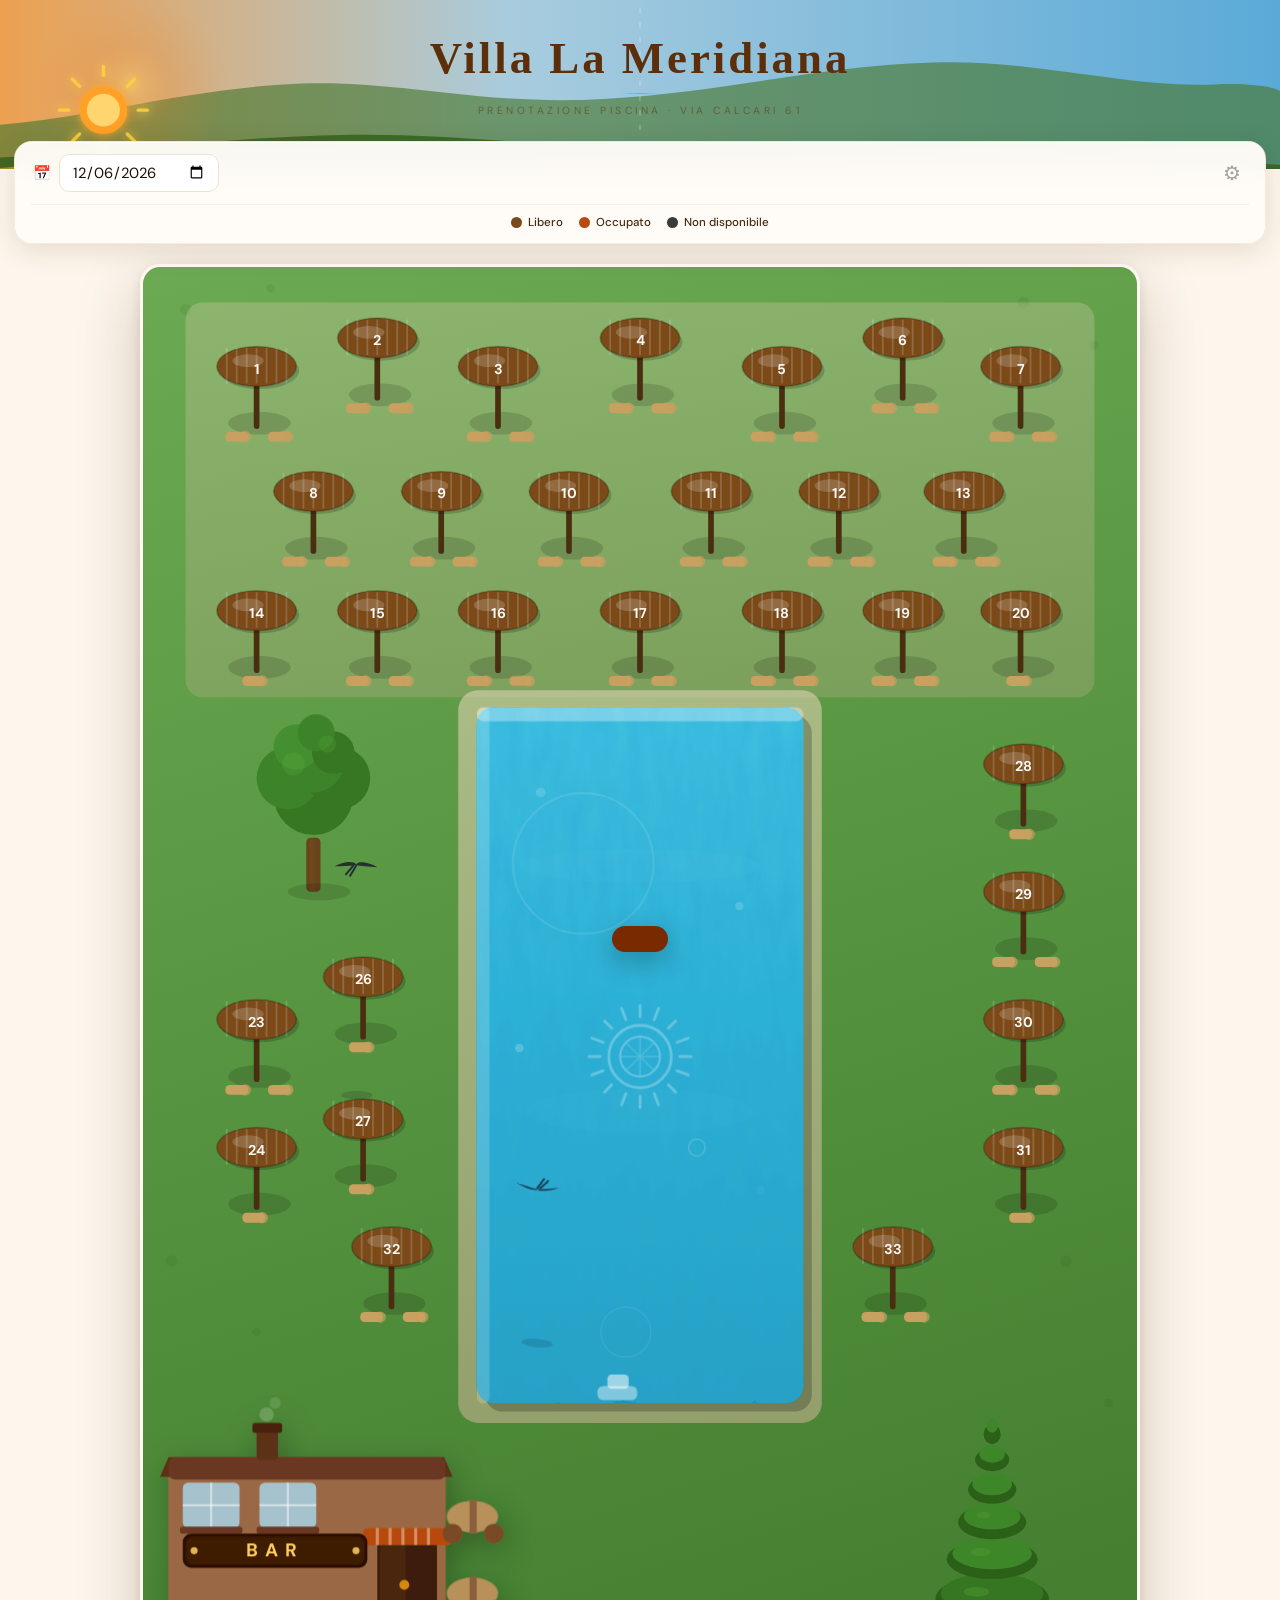
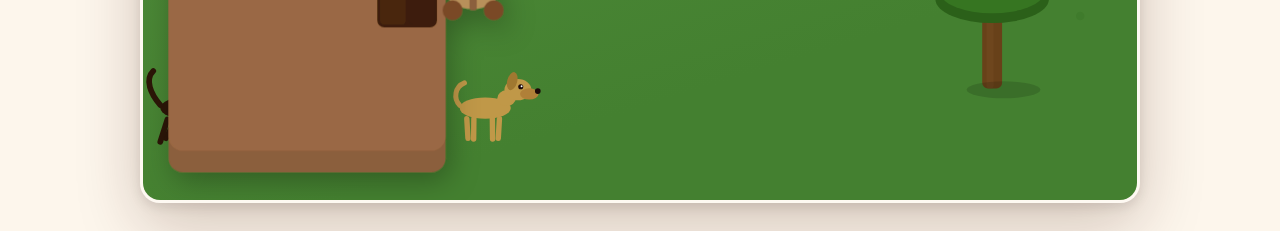
==== commit 09111a1b: "Add files via upload" ====
--- a/index.html
+++ b/index.html
@@ -1,5 +1,4 @@
 <!DOCTYPE html>
-
 <html lang="it">
 <head>
   <meta charset="UTF-8">
@@ -16,32 +15,48 @@
 body{font-family:'DM Sans',sans-serif;background:var(--cream);color:var(--text);min-height:100vh;overflow-x:hidden}
 
 /* ── HEADER ── */
-header{position:relative;background:#FDFAF5;padding:28px 24px 24px;text-align:center;border-bottom:1px solid rgba(184,74,10,.12)}
+header{position:relative;background:#FDFAF5;padding:36px 24px 52px;text-align:center;border-bottom:none;overflow:hidden;min-height:110px}
 .wm{display:none}
-.loc-pill{display:inline-flex;align-items:center;gap:5px;background:rgba(184,74,10,.07);border:1px solid rgba(184,74,10,.15);border-radius:30px;padding:4px 13px;font-size:.64rem;font-weight:500;color:rgba(122,42,0,.65);letter-spacing:2px;text-transform:uppercase;margin-bottom:12px}
 .hc{position:relative;z-index:2;display:flex;flex-direction:column;align-items:center}
-.logo-inline{display:flex;align-items:center;gap:14px;margin-bottom:6px}
-.logo-inline svg{width:42px;height:42px;opacity:.82}
-h1{font-family:‘Cormorant Garamond’,serif;font-size:clamp(1.6rem,5vw,2.8rem);font-weight:600;color:#5C2E0A;letter-spacing:3px;line-height:1}
+h1{font-family:'Cormorant Garamond',serif;font-size:clamp(1.6rem,5vw,2.8rem);font-weight:600;color:#5C2E0A;letter-spacing:3px;line-height:1}
 .hdiv{width:40px;height:1px;background:linear-gradient(90deg,transparent,rgba(184,74,10,.35),transparent);margin:12px auto 10px}
 .htag{font-size:.65rem;font-weight:400;color:rgba(92,46,10,.5);letter-spacing:3.5px;text-transform:uppercase}
 
-/* ── CONTROLS ── */
-.cw{position:sticky;top:0;z-index:300}
-.cc{background:rgba(253,246,236,.94);backdrop-filter:blur(20px);-webkit-backdrop-filter:blur(20px);border-radius:0 0 20px 20px;padding:15px 20px;display:flex;flex-wrap:wrap;gap:12px;align-items:flex-end;justify-content:center;box-shadow:0 8px 32px rgba(90,30,0,.16),0 1px 0 rgba(255,255,255,.8) inset;border:1px solid rgba(210,160,90,.2);border-top:none}
-.cg{display:flex;flex-direction:column;gap:4px}
-.cg label{font-size:.62rem;font-weight:600;letter-spacing:2px;text-transform:uppercase;color:var(–t)}
-.cg input,.cg select{border:1.5px solid var(–cm);border-radius:10px;padding:9px 13px;font-family:‘DM Sans’,sans-serif;font-size:.88rem;color:var(–text);background:#fff;outline:none;transition:border-color .2s,box-shadow .2s;min-width:155px;cursor:pointer}
-.cg input:focus,.cg select:focus{border-color:var(–t);box-shadow:0 0 0 3px rgba(184,74,10,.12)}
-.pc{background:linear-gradient(135deg,var(–td),var(–t));color:#fff;padding:9px 24px;border-radius:30px;font-size:1.15rem;font-weight:600;letter-spacing:1px;box-shadow:0 4px 16px rgba(184,74,10,.4);white-space:nowrap;animation:pp 3s ease-in-out infinite}
-@keyframes pp{0%,100%{box-shadow:0 4px 16px rgba(184,74,10,.4)}50%{box-shadow:0 4px 26px rgba(184,74,10,.65)}}
-.ba{background:transparent;border:1.5px solid rgba(184,74,10,.35);color:var(–t);padding:9px 18px;border-radius:10px;font-family:‘DM Sans’,sans-serif;font-size:.82rem;font-weight:600;cursor:pointer;transition:all .2s}
-.ba:hover{background:var(–t);color:#fff;border-color:var(–t);transform:translateY(-1px)}
-
-/* ── LEGENDA ── */
-.leg{display:flex;gap:18px;justify-content:center;flex-wrap:wrap;padding:10px 20px;background:var(–cm);font-size:.73rem;font-weight:500;color:var(–brown);border-bottom:1px solid rgba(0,0,0,.06)}
-.li{display:flex;align-items:center;gap:7px}
-.ld{width:12px;height:12px;border-radius:50%;flex-shrink:0}
+/* ── FLOATING CARD (topbar + legenda) sovrapposta all'header ── */
+.controls-card{
+  position:relative;
+  z-index:300;
+  margin:-28px 14px 0;       /* sale sopra l'header */
+  background:rgba(255,252,248,.97);
+  backdrop-filter:blur(16px);
+  -webkit-backdrop-filter:blur(16px);
+  border-radius:18px;
+  box-shadow:0 6px 28px rgba(80,30,0,.13), 0 1px 0 rgba(255,255,255,.9) inset;
+  border:1px solid rgba(210,160,90,.18);
+  overflow:hidden;
+}
+/* Topbar dentro la card */
+.topbar{display:flex;align-items:center;justify-content:space-between;padding:12px 18px;background:transparent;position:sticky;top:0;z-index:300}
+.topbar-date{display:flex;align-items:center;gap:8px;font-size:.9rem;color:var(--brown);font-weight:500}
+.topbar-input{border:1.5px solid var(--cm);border-radius:10px;padding:7px 12px;font-family:'DM Sans',sans-serif;font-size:.92rem;color:var(--text);background:white;outline:none;transition:border-color .2s;cursor:pointer}
+.topbar-input:focus{border-color:var(--t)}
+.topbar-admin{background:none;border:none;font-size:1.25rem;cursor:pointer;opacity:.35;padding:4px 6px;transition:opacity .2s;line-height:1}
+.topbar-admin:hover{opacity:.75}
+/* Divisore interno alla card */
+.card-divider{height:1px;background:rgba(184,74,10,.08);margin:0 16px}
+/* Legenda dentro la card */
+.leg{display:flex;gap:16px;justify-content:center;flex-wrap:wrap;padding:10px 18px 13px;background:transparent;font-size:.72rem;font-weight:500;color:var(--brown)}
+.li{display:flex;align-items:center;gap:6px}
+.ld{width:11px;height:11px;border-radius:50%;flex-shrink:0}
+
+/* ── Contatore persone ── */
+.pax-row{display:flex;align-items:center;justify-content:space-between;margin-bottom:14px}
+.pax-row label{font-size:.62rem;font-weight:600;text-transform:uppercase;letter-spacing:1.5px;color:var(--t)}
+.pax-ctrl{display:flex;align-items:center;gap:12px}
+.pax-btn{width:34px;height:34px;border-radius:50%;border:2px solid var(--cm);background:white;font-size:1.2rem;cursor:pointer;display:flex;align-items:center;justify-content:center;color:var(--t);font-weight:700;transition:all .18s;line-height:1}
+.pax-btn:hover{background:var(--t);color:white;border-color:var(--t)}
+.pax-num{font-size:1.4rem;font-weight:700;color:var(--text);min-width:28px;text-align:center}
+
 
 /* ── MAPPA ── */
 .mw{padding:20px 16px 28px}
@@ -50,32 +65,32 @@
 @keyframes ws{0%,100%{opacity:.08;transform:translateX(-10px) skewX(-4deg)}50%{opacity:.18;transform:translateX(12px) skewX(4deg)}}
 .ws1{animation:ws 4s ease-in-out infinite}
 .ws2{animation:ws 6.5s ease-in-out 1.2s infinite}
-.ug{transition:transform .18s cubic-bezier(.2,.8,.3,1);transform-box:fill-box;transform-origin:center 80%}
-.ug:hover{transform:scale(1.2)}
+.ug{transition:filter .18s ease;transform-box:fill-box;touch-action:manipulation;-webkit-tap-highlight-color:transparent}
+.ug:hover{filter:brightness(1.12)}
 
 /* ── TOOLTIP ── */
-.tt{position:fixed;background:rgba(50,12,0,.92);color:#fff;padding:7px 13px;border-radius:10px;font-size:.76rem;font-family:‘DM Sans’,sans-serif;pointer-events:none;opacity:0;transition:opacity .16s;z-index:500;white-space:nowrap;box-shadow:0 4px 14px rgba(0,0,0,.3)}
+.tt{position:fixed;background:rgba(50,12,0,.92);color:#fff;padding:7px 13px;border-radius:10px;font-size:.76rem;font-family:'DM Sans',sans-serif;pointer-events:none;opacity:0;transition:opacity .16s;z-index:500;white-space:nowrap;box-shadow:0 4px 14px rgba(0,0,0,.3)}
 .tt.show{opacity:1}
 
 /* ── ADMIN ── */
 .as{display:none;max-width:900px;margin:0 auto;padding:0 16px 48px}
 .as.open{display:block}
-.at{display:flex;justify-content:space-between;align-items:center;padding:24px 0 16px;border-bottom:2px solid var(–cm);margin-bottom:20px}
-.at h2{font-family:‘Cormorant Garamond’,serif;font-size:1.9rem;color:var(–td)}
+.at{display:flex;justify-content:space-between;align-items:center;padding:24px 0 16px;border-bottom:2px solid var(--cm);margin-bottom:20px}
+.at h2{font-family:'Cormorant Garamond',serif;font-size:1.9rem;color:var(--td)}
 .ast{display:flex;gap:12px;flex-wrap:wrap;margin-bottom:20px}
-.sc{background:#fff;border-radius:14px;padding:14px 22px;border:1.5px solid var(–cm);box-shadow:0 2px 12px rgba(0,0,0,.06);transition:transform .2s}
+.sc{background:#fff;border-radius:14px;padding:14px 22px;border:1.5px solid var(--cm);box-shadow:0 2px 12px rgba(0,0,0,.06);transition:transform .2s}
 .sc:hover{transform:translateY(-2px)}
-.sc .v{font-family:‘Cormorant Garamond’,serif;font-size:1.8rem;color:var(–t);line-height:1}
+.sc .v{font-family:'Cormorant Garamond',serif;font-size:1.8rem;color:var(--t);line-height:1}
 .sc .l{font-size:.7rem;color:#aaa;margin-top:4px}
-.dh{font-family:‘Cormorant Garamond’,serif;font-size:1.2rem;color:var(–td);font-weight:600;padding:16px 0 6px;border-bottom:1px solid var(–cm);margin-bottom:8px}
-.bc{background:#fff;border-radius:12px;padding:13px 16px;margin-bottom:7px;display:flex;align-items:center;gap:12px;box-shadow:0 2px 10px rgba(0,0,0,.055);border-left:4px solid var(–t);transition:box-shadow .2s,transform .2s}
+.dh{font-family:'Cormorant Garamond',serif;font-size:1.2rem;color:var(--td);font-weight:600;padding:16px 0 6px;border-bottom:1px solid var(--cm);margin-bottom:8px}
+.bc{background:#fff;border-radius:12px;padding:13px 16px;margin-bottom:7px;display:flex;align-items:center;gap:12px;box-shadow:0 2px 10px rgba(0,0,0,.055);border-left:4px solid var(--t);transition:box-shadow .2s,transform .2s}
 .bc:hover{box-shadow:0 4px 18px rgba(0,0,0,.1);transform:translateX(2px)}
-.bc.mattina{border-left-color:var(–gold)}
-.bc.pomeriggio{border-left-color:var(–t)}
-.bc.giornata{border-left-color:var(–td)}
+.bc.mattina{border-left-color:var(--gold)}
+.bc.pomeriggio{border-left-color:var(--t)}
+.bc.giornata{border-left-color:var(--td)}
 .bn{font-weight:600;font-size:.92rem}
 .bd{font-size:.74rem;color:#aaa;margin-top:2px}
-.bp{font-weight:700;color:var(–t);font-size:1.05rem;margin-left:auto}
+.bp{font-weight:700;color:var(--t);font-size:1.05rem;margin-left:auto}
 .bdel{background:#FFF0F0;border:none;color:#C0392B;padding:6px 10px;border-radius:8px;cursor:pointer;font-size:.82rem;transition:background .2s}
 .bdel:hover{background:#FFD5D5}
 .emp{text-align:center;padding:50px 20px;color:#ccc;font-size:.88rem}
@@ -85,107 +100,140 @@
 .ov.open{opacity:1;pointer-events:all}
 .mo{background:#fff;border-radius:28px 28px 0 0;padding:32px 28px 36px;width:100%;max-width:480px;box-shadow:0 -20px 60px rgba(0,0,0,.28);transform:translateY(100%);transition:transform .38s cubic-bezier(.2,.85,.3,1)}
 .ov.open .mo{transform:translateY(0)}
-.mo::before{content:’’;display:block;width:42px;height:4px;background:#DDD;border-radius:4px;margin:0 auto 24px}
-.mo h2{font-family:‘Cormorant Garamond’,serif;font-size:1.7rem;color:var(–td);margin-bottom:2px}
+.mo::before{content:'';display:block;width:42px;height:4px;background:#DDD;border-radius:4px;margin:0 auto 24px}
+.mo h2{font-family:'Cormorant Garamond',serif;font-size:1.7rem;color:var(--td);margin-bottom:2px}
 .ms{font-size:.73rem;color:#aaa;letter-spacing:1px;text-transform:uppercase;margin-bottom:22px}
 .fr{margin-bottom:13px}
-.fr label{display:block;font-size:.62rem;font-weight:600;text-transform:uppercase;letter-spacing:1.5px;color:var(–t);margin-bottom:5px}
-.fr input{width:100%;border:1.5px solid #EEE;border-radius:10px;padding:11px 14px;font-family:‘DM Sans’,sans-serif;font-size:.9rem;color:var(–text);background:#FAFAFA;outline:none;transition:border-color .2s,background .2s}
-.fr input:focus{border-color:var(–t);background:#fff}
+.fr label{display:block;font-size:.62rem;font-weight:600;text-transform:uppercase;letter-spacing:1.5px;color:var(--t);margin-bottom:5px}
+.fr input{width:100%;border:1.5px solid #EEE;border-radius:10px;padding:11px 14px;font-family:'DM Sans',sans-serif;font-size:.9rem;color:var(--text);background:#FAFAFA;outline:none;transition:border-color .2s,background .2s}
+.fr input:focus{border-color:var(--t);background:#fff}
 .pb{background:linear-gradient(135deg,#FFF8EE,#FFF0D8);border:1.5px solid #E8C080;border-radius:14px;padding:14px 18px;display:flex;justify-content:space-between;align-items:center;margin:18px 0}
 .pb .pl{font-size:.76rem;color:#999}
 .pb .pn{font-size:.68rem;color:#bbb;margin-top:2px}
-.pb .pa{font-size:1.7rem;font-weight:700;color:var(–td);font-family:‘Cormorant Garamond’,serif}
-.bc2{width:100%;background:linear-gradient(135deg,var(–td),var(–t));color:#fff;border:none;padding:15px;border-radius:14px;font-family:‘DM Sans’,sans-serif;font-size:1rem;font-weight:600;cursor:pointer;letter-spacing:.3px;box-shadow:0 6px 20px rgba(184,74,10,.4);transition:all .2s}
+.pb .pa{font-size:1.7rem;font-weight:700;color:var(--td);font-family:'Cormorant Garamond',serif}
+.bc2{width:100%;background:linear-gradient(135deg,var(--td),var(--t));color:#fff;border:none;padding:15px;border-radius:14px;font-family:'DM Sans',sans-serif;font-size:1rem;font-weight:600;cursor:pointer;letter-spacing:.3px;box-shadow:0 6px 20px rgba(184,74,10,.4);transition:all .2s}
 .bc2:hover{transform:translateY(-2px);box-shadow:0 8px 26px rgba(184,74,10,.5)}
 .bc2:active{transform:translateY(0)}
-.bcan{width:100%;background:none;border:1.5px solid #E0E0E0;color:#BBB;padding:12px;border-radius:14px;font-family:‘DM Sans’,sans-serif;font-size:.88rem;cursor:pointer;margin-top:10px;transition:all .2s}
+.bcan{width:100%;background:none;border:1.5px solid #E0E0E0;color:#BBB;padding:12px;border-radius:14px;font-family:'DM Sans',sans-serif;font-size:.88rem;cursor:pointer;margin-top:10px;transition:all .2s}
 .bcan:hover{border-color:#AAA;color:#666}
 
 /* ── TOAST ── */
-.toast{position:fixed;bottom:28px;left:50%;transform:translateX(-50%) translateY(80px);background:var(–td);color:#fff;padding:13px 28px;border-radius:30px;font-size:.88rem;font-weight:600;box-shadow:0 8px 28px rgba(0,0,0,.28);transition:transform .32s cubic-bezier(.2,.85,.3,1);z-index:3000;white-space:nowrap}
+.toast{position:fixed;bottom:28px;left:50%;transform:translateX(-50%) translateY(80px);background:var(--td);color:#fff;padding:13px 28px;border-radius:30px;font-size:.88rem;font-weight:600;box-shadow:0 8px 28px rgba(0,0,0,.28);transition:transform .32s cubic-bezier(.2,.85,.3,1);z-index:3000;white-space:nowrap}
 .toast.show{transform:translateX(-50%) translateY(0)}
 
-@media(max-width:560px){h1{font-size:1.7rem}.cc{gap:10px;padding:14px}.cg input,.cg select{min-width:130px;font-size:.82rem}.mo{padding:28px 18px 32px}}
+/* ── SUN SCENE ── */
+.sun-scene{width:100%;background:#4AAAD8;line-height:0;overflow:hidden}
+.sun-scene svg{width:100%;display:block;max-height:140px}
+
 </style>
-
 </head>
 <body>
 
-<!-- HEADER -->
-
+<!-- HEADER con sole animato nel background -->
 <header>
-  <div class="hc">
-    <div class="loc-pill">📍 Grezzana · Verona</div>
-    <div class="logo-inline">
-      <!-- Piccolo sole delicato -->
-      <svg viewBox="0 0 80 80" fill="none">
-        <g fill="#D4880A" opacity=".7">
-          <polygon points="40,3 42.5,14 37.5,14"/>
-          <polygon points="40,66 42.5,77 37.5,77"/>
-          <polygon points="3,40 14,37.5 14,42.5"/>
-          <polygon points="66,40 77,37.5 77,42.5"/>
-          <polygon points="10,10 19,18 14,23"/>
-          <polygon points="66,57 61,62 70,70"/>
-          <polygon points="70,10 62,18 66,23"/>
-          <polygon points="10,70 18,62 14,57"/>
-          <polygon points="22,5 25,16 20,17"/>
-          <polygon points="58,5 60,17 55,16"/>
-          <polygon points="5,22 16,20 17,25"/>
-          <polygon points="75,22 64,25 63,20"/>
-          <polygon points="5,58 16,55 17,60"/>
-          <polygon points="75,58 63,60 64,55"/>
-          <polygon points="22,75 20,63 25,64"/>
-          <polygon points="58,75 55,64 60,63"/>
-        </g>
-        <circle cx="40" cy="40" r="18" fill="#E8A020" opacity=".75"/>
-        <circle cx="40" cy="40" r="13" fill="#F5C040" opacity=".55"/>
-        <g stroke="#D4880A" stroke-width="1.2" opacity=".25">
-          <line x1="40" y1="24" x2="40" y2="56"/>
-          <line x1="24" y1="40" x2="56" y2="40"/>
-          <line x1="29" y1="29" x2="51" y2="51"/>
-          <line x1="51" y1="29" x2="29" y2="51"/>
-        </g>
-      </svg>
-      <h1>Villa La Meridiana</h1>
-    </div>
+  <svg id="sunSvg" viewBox="0 0 700 120" preserveAspectRatio="xMidYMid slice"
+       style="position:absolute;inset:0;width:100%;height:100%;z-index:0">
+    <defs>
+      <!-- Cielo: gradiente orizzontale alba→mezzogiorno -->
+      <linearGradient id="skyG" x1="0" y1="0" x2="1" y2="0">
+        <stop offset="0%"   stop-color="#EDA050"/>
+        <stop offset="40%"  stop-color="#A8CCDE"/>
+        <stop offset="100%" stop-color="#5AAAD8"/>
+      </linearGradient>
+      <!-- Alone alba caldo -->
+      <radialGradient id="glowA" cx="50%" cy="50%" r="50%">
+        <stop offset="0%"   stop-color="#FFD060" stop-opacity="0.9"/>
+        <stop offset="45%"  stop-color="#F08020" stop-opacity="0.35"/>
+        <stop offset="100%" stop-color="#F08020" stop-opacity="0"/>
+      </radialGradient>
+      <filter id="sf">
+        <feGaussianBlur stdDeviation="2.5" result="b"/>
+        <feMerge><feMergeNode in="b"/><feMergeNode in="SourceGraphic"/></feMerge>
+      </filter>
+    </defs>
+
+    <!-- Cielo -->
+    <rect width="700" height="120" fill="url(#skyG)"/>
+
+    <!-- Collina lontana -->
+    <path d="M0,120 L0,82 C50,78,95,64,155,60 C215,56,260,72,330,68
+             C400,64,445,50,510,48 C565,46,615,62,665,60 C685,59,700,62,700,64 L700,120 Z"
+          fill="#4A7A32" opacity="0.65"/>
+    <!-- Collina vicina -->
+    <path d="M0,120 L0,100 C60,97,115,90,175,88 C245,85,300,96,370,94
+             C440,92,500,100,570,98 C625,96,668,102,700,104 L700,120 Z"
+          fill="#38621E" opacity="0.85"/>
+
+    <!-- Bagliore orizzonte sx (alba) — svanisce con il sole -->
+    <ellipse cx="18" cy="115" rx="90" ry="12" fill="#FFB030" opacity="0.55">
+      <animate attributeName="opacity" values="0.55;0.55;0.1;0" dur="10s" fill="freeze"/>
+      <animate attributeName="cx" values="18;80;180;18" dur="10s" fill="freeze"/>
+    </ellipse>
+
+    <!-- Linea meridiana -->
+    <line x1="350" y1="2" x2="350" y2="90"
+          stroke="rgba(255,255,255,0.22)" stroke-width="1" stroke-dasharray="3,5"/>
+    <text x="357" y="13" fill="rgba(255,255,255,0.32)"
+          font-size="7" font-family="DM Sans,sans-serif" letter-spacing="1.5">12:00</text>
+
+    <!-- ALONE del sole (segue il sole tramite animateMotion) -->
+    <ellipse rx="52" ry="52" fill="url(#glowA)" opacity="0">
+      <animate id="glowOpacity" attributeName="opacity" values="0;0.75;0.55;0.4" dur="10s" begin="indefinite" fill="freeze"/>
+      <animateMotion id="glowMotion" dur="10s" begin="indefinite" fill="freeze"
+        path="M 18,115 C 50,60 150,-10 350,18"/>
+    </ellipse>
+
+    <!-- SOLE — animateMotion lungo l'arco, fill=freeze si ferma -->
+    <g filter="url(#sf)" transform="translate(18,115)">
+      <!-- Disco -->
+      <circle cx="0" cy="0" r="13" fill="#FF9020">
+        <animate id="sunColor" attributeName="fill" values="#FF9020;#FFB830;#FFD040" dur="10s" begin="indefinite" fill="freeze"/>
+      </circle>
+      <circle cx="0" cy="0" r="9" fill="#FFF8A0" opacity="0.6"/>
+      <!-- Raggi -->
+      <g stroke="#FFD040" stroke-width="1.8" stroke-linecap="round" opacity="0.88">
+        <line x1="0"   y1="-19" x2="0"   y2="-24"/>
+        <line x1="0"   y1="19"  x2="0"   y2="24"/>
+        <line x1="-19" y1="0"   x2="-24" y2="0"/>
+        <line x1="19"  y1="0"   x2="24"  y2="0"/>
+        <line x1="-13" y1="-13" x2="-17" y2="-17"/>
+        <line x1="13"  y1="-13" x2="17"  y2="-17"/>
+        <line x1="-13" y1="13"  x2="-17" y2="17"/>
+        <line x1="13"  y1="13"  x2="17"  y2="17"/>
+      </g>
+      <!-- animateMotion: parte dopo 2s, arco quadratico alba→mezzogiorno -->
+      <animateMotion id="sunMotion" dur="10s" begin="indefinite" fill="freeze" calcMode="spline"
+        keyTimes="0;0.5;1"
+        keySplines="0.4 0 0.2 1; 0.4 0 0.2 1"
+        path="M 0,0 C 62,-85 182,-123 332,-97"/>
+    </g>
+  </svg>
+
+  <!-- Testo sopra il sole -->
+  <div class="hc" style="position:relative;z-index:2">
+    <h1>Villa La Meridiana</h1>
     <div class="hdiv"></div>
     <div class="htag">Prenotazione Piscina · Via Calcari 61</div>
   </div>
 </header>
-
-<!-- CONTROLS -->
-
-<div class="cw">
-  <div class="cc">
-    <div class="cg">
-      <label>📅 Data</label>
-      <input type="date" id="datePicker">
+<div class="controls-card">
+  <div class="topbar">
+    <div class="topbar-date">
+      <span>📅</span>
+      <input type="date" id="datePicker" class="topbar-input">
     </div>
-    <div class="cg">
-      <label>🌤 Fascia oraria</label>
-      <select id="slotPicker">
-        <option value="mattina">☀ Mattina (10:00 – 14:00)</option>
-        <option value="pomeriggio">🌅 Pomeriggio (14:00 – 20:00)</option>
-        <option value="giornata">🌞 Giornata Intera</option>
-      </select>
-    </div>
-    <div class="pc" id="priceChip">€ –</div>
-    <button class="ba" onclick="openAdmin()">⚙ Admin</button>
+    <button class="topbar-admin" onclick="openAdmin()">⚙</button>
+  </div>
+  <div class="card-divider"></div>
+  <div class="leg">
+    <div class="li"><div class="ld" style="background:#7B4A18"></div>Libero</div>
+    <div class="li"><div class="ld" style="background:#B84A0A"></div>Occupato</div>
+    <div class="li"><div class="ld" style="background:#3A3A3A"></div>Non disponibile</div>
   </div>
 </div>
 
-<!-- LEGENDA -->
-
-<div class="leg">
-  <div class="li"><div class="ld" style="background:#7B4A18"></div>Libero</div>
-  <div class="li"><div class="ld" style="background:#D4880A"></div>Mattina occupata</div>
-  <div class="li"><div class="ld" style="background:#B84A0A"></div>Pomeriggio occupato</div>
-  <div class="li"><div class="ld" style="background:#3A3A3A"></div>Non disponibile</div>
-</div>
 
 <!-- MAPPA -->
-
 <div class="mw">
   <div class="mc">
     <svg id="poolMap" viewBox="0 0 700 1080">
@@ -235,332 +283,386 @@
         </clipPath>
       </defs>
 
-```
-  <!-- SFONDO PRATO -->
-  <rect width="700" height="1080" fill="url(#gG)"/>
-  <g opacity=".09" fill="#1A4A10">
-    <circle cx="30" cy="30" r="4"/><circle cx="90" cy="15" r="3"/>
-    <circle cx="620" cy="25" r="4"/><circle cx="670" cy="55" r="3"/>
-    <circle cx="20" cy="700" r="4"/><circle cx="80" cy="750" r="3"/>
-    <circle cx="600" cy="900" r="4"/><circle cx="660" cy="950" r="3"/>
-    <circle cx="650" cy="700" r="4"/><circle cx="680" cy="800" r="3"/>
-    <circle cx="30" cy="850" r="4"/><circle cx="60" cy="980" r="3"/>
-  </g>
-
-  <!-- DECK SUPERIORE (zona ombrelloni sopra) -->
-  <rect x="30" y="25" width="640" height="278" rx="12" fill="url(#dG)" opacity=".3"/>
-
-  <!-- DECK intorno piscina verticale -->
-  <rect x="222" y="298" width="256" height="516" rx="14" fill="url(#dG)" opacity=".6"/>
-
-  <!-- OMBRA piscina -->
-  <rect x="241" y="316" width="230" height="490" rx="12" fill="rgba(0,0,0,.22)"/>
-
-  <!-- ════════════════════════
-       PISCINA VERTICALE
-  ════════════════════════ -->
-  <!-- Base acqua -->
-  <rect x="235" y="310" width="230" height="490" rx="12" fill="url(#pG)"/>
-
-  <!-- Caustiche di luce -->
-  <g clip-path="url(#poolClip)">
-    <rect x="235" y="310" width="230" height="490" fill="rgba(80,200,240,.20)" filter="url(#caustics)"/>
-  </g>
-
-  <!-- Acqua distorta — 3 layer -->
-  <g clip-path="url(#poolClip)">
-    <rect x="220" y="295" width="260" height="520" fill="rgba(40,176,210,.38)" filter="url(#waterWave)"/>
-    <rect x="220" y="295" width="260" height="520" fill="rgba(93,216,240,.24)" filter="url(#waterWave)"
-          transform="scale(1,-1) translate(0,-1100)"/>
-    <rect x="220" y="295" width="260" height="520" fill="rgba(20,150,200,.18)" filter="url(#waterWave)"
-          transform="scale(-1,1) translate(-700,0)"/>
-  </g>
-
-  <!-- Riflessi superficiali animati -->
-  <g clip-path="url(#poolClip)">
-    <ellipse cx="350" cy="420" rx="85" ry="14" fill="rgba(255,255,255,.14)">
-      <animate attributeName="ry" values="14;20;10;14" dur="3.5s" repeatCount="indefinite"/>
-      <animate attributeName="cy" values="420;410;430;420" dur="4s" repeatCount="indefinite"/>
-      <animate attributeName="opacity" values=".14;.24;.08;.14" dur="4s" repeatCount="indefinite"/>
-    </ellipse>
-    <ellipse cx="350" cy="600" rx="80" ry="12" fill="rgba(255,255,255,.10)">
-      <animate attributeName="ry" values="12;18;8;12" dur="5s" repeatCount="indefinite"/>
-      <animate attributeName="cy" values="600;588;612;600" dur="5s" repeatCount="indefinite"/>
-      <animate attributeName="opacity" values=".10;.20;.05;.10" dur="5s" repeatCount="indefinite"/>
-    </ellipse>
-    <!-- Glitter -->
-    <circle cx="280" cy="370" r="3.5" fill="rgba(255,255,255,.62)">
-      <animate attributeName="opacity" values=".62;0;.4;0;.62" dur="2.5s" repeatCount="indefinite"/>
-    </circle>
-    <circle cx="420" cy="450" r="3" fill="rgba(255,255,255,.55)">
-      <animate attributeName="opacity" values="0;.55;0;.4;0" dur="3.1s" repeatCount="indefinite"/>
-    </circle>
-    <circle cx="265" cy="550" r="3" fill="rgba(255,255,255,.5)">
-      <animate attributeName="opacity" values=".5;0;.5;0;.5" dur="2.2s" repeatCount="indefinite"/>
-    </circle>
-    <circle cx="435" cy="650" r="3" fill="rgba(255,255,255,.45)">
-      <animate attributeName="opacity" values="0;.45;0;.4;0" dur="3.8s" repeatCount="indefinite"/>
-    </circle>
-    <circle cx="310" cy="740" r="2.5" fill="rgba(255,255,255,.5)">
-      <animate attributeName="opacity" values=".5;0;.45;0;.5" dur="2.8s" repeatCount="indefinite"/>
-    </circle>
-  </g>
-
-  <!-- Ondine che si espandono -->
-  <g clip-path="url(#poolClip)" opacity=".55">
-    <circle cx="310" cy="420" r="4" fill="none" stroke="rgba(255,255,255,.6)" stroke-width="1.5">
-      <animate attributeName="r" values="4;90" dur="4s" repeatCount="indefinite" begin="0s"/>
-      <animate attributeName="opacity" values=".7;0" dur="4s" repeatCount="indefinite" begin="0s"/>
-    </circle>
-    <circle cx="390" cy="620" r="4" fill="none" stroke="rgba(255,255,255,.5)" stroke-width="1.2">
-      <animate attributeName="r" values="4;85" dur="5s" repeatCount="indefinite" begin="2s"/>
-      <animate attributeName="opacity" values=".6;0" dur="5s" repeatCount="indefinite" begin="2s"/>
-    </circle>
-    <circle cx="340" cy="750" r="3" fill="none" stroke="rgba(255,255,255,.4)" stroke-width="1">
-      <animate attributeName="r" values="3;75" dur="5.5s" repeatCount="indefinite" begin="1s"/>
-      <animate attributeName="opacity" values=".5;0" dur="5.5s" repeatCount="indefinite" begin="1s"/>
-    </circle>
-  </g>
-
-  <!-- Bordo superiore piscina -->
-  <rect x="235" y="310" width="230" height="10" rx="5" fill="rgba(255,255,255,.32)"/>
-  <!-- Bordo sinistro -->
-  <rect x="235" y="310" width="9" height="490" rx="4" fill="rgba(255,255,255,.18)"/>
-
-  <!-- Scalini (in basso) -->
-  <rect x="320" y="788" width="28" height="10" rx="4" fill="rgba(255,255,255,.42)"/>
-  <rect x="327" y="780" width="15" height="10" rx="3" fill="rgba(255,255,255,.55)"/>
-
-  <!-- Logo dentro la piscina — identico all'originale, solo linee bianche, piccolo -->
-  <g transform="translate(350,556)" opacity="0.4">
-    <!-- Pagina sinistra del libro (arco verso sinistra) -->
-    <path d="M0,-13 C-10,-22,-22,-22,-30,-15 L-30,3 C-20,8,0,6,0,2 Z"
-          fill="none" stroke="white" stroke-width="3"
-          stroke-linejoin="round" stroke-linecap="round"/>
-    <!-- Pagina destra del libro (arco verso destra, speculare) -->
-    <path d="M0,-13 C10,-22,22,-22,30,-15 L30,3 C20,8,0,6,0,2 Z"
-          fill="none" stroke="white" stroke-width="3"
-          stroke-linejoin="round" stroke-linecap="round"/>
-    <!-- Barra inferiore (base del libro) -->
-    <rect x="-26" y="11" width="52" height="10" rx="4"
-          fill="none" stroke="white" stroke-width="3"/>
-  </g>
-
-  <!-- ══ RONDINI sopra la piscina ══ -->
-  <!-- Rondine 1: da sinistra a destra attraverso la piscina -->
-  <g opacity=".82">
-    <path fill="#1A1A2E"
-      d="M0,0 C-2,-7,-11,-5,-15,-2 C-9,0,-3,1.5,0,1 C3,1.5,9,0,15,-2 C11,-5,2,-7,0,0 Z">
-      <animate attributeName="d"
-        values="M0,0 C-2,-7,-11,-5,-15,-2 C-9,0,-3,1.5,0,1 C3,1.5,9,0,15,-2 C11,-5,2,-7,0,0 Z;
-                M0,0 C-2,-1,-11,2,-15,4 C-9,2,-3,0.5,0,0 C3,0.5,9,2,15,4 C11,2,2,-1,0,0 Z;
-                M0,0 C-2,-7,-11,-5,-15,-2 C-9,0,-3,1.5,0,1 C3,1.5,9,0,15,-2 C11,-5,2,-7,0,0 Z"
-        dur="0.45s" repeatCount="indefinite"/>
-      <animateMotion dur="9s" repeatCount="indefinite" rotate="auto"
-        path="M -30,440 C 100,400 230,438 350,415 C 440,398 550,430 740,422"/>
-    </path>
-    <line x1="-2" y1="1" x2="-7" y2="7" stroke="#1A1A2E" stroke-width="1.4" stroke-linecap="round">
-      <animateMotion dur="9s" repeatCount="indefinite" rotate="auto"
-        path="M -30,440 C 100,400 230,438 350,415 C 440,398 550,430 740,422"/>
-    </line>
-    <line x1="0" y1="1" x2="-4" y2="8" stroke="#1A1A2E" stroke-width="1.4" stroke-linecap="round">
-      <animateMotion dur="9s" repeatCount="indefinite" rotate="auto"
-        path="M -30,440 C 100,400 230,438 350,415 C 440,398 550,430 740,422"/>
-    </line>
-  </g>
-  <!-- Ombra rondine 1 -->
-  <g opacity=".15">
-    <ellipse rx="11" ry="3" fill="#0A0A1A">
-      <animateMotion dur="9s" repeatCount="indefinite" rotate="auto"
-        path="M -30,598 C 100,572 230,592 350,575 C 440,562 550,582 740,578"/>
-    </ellipse>
-  </g>
-
-  <!-- Rondine 2: da destra a sinistra -->
-  <g opacity=".75">
-    <path fill="#1A1A2E"
-      d="M0,0 C-2,-7,-11,-5,-15,-2 C-9,0,-3,1.5,0,1 C3,1.5,9,0,15,-2 C11,-5,2,-7,0,0 Z">
-      <animate attributeName="d"
-        values="M0,0 C-2,-7,-11,-5,-15,-2 C-9,0,-3,1.5,0,1 C3,1.5,9,0,15,-2 C11,-5,2,-7,0,0 Z;
-                M0,0 C-2,-1,-11,2,-15,4 C-9,2,-3,0.5,0,0 C3,0.5,9,2,15,4 C11,2,2,-1,0,0 Z;
-                M0,0 C-2,-7,-11,-5,-15,-2 C-9,0,-3,1.5,0,1 C3,1.5,9,0,15,-2 C11,-5,2,-7,0,0 Z"
-        dur="0.38s" repeatCount="indefinite"/>
-      <animateMotion dur="12s" repeatCount="indefinite" rotate="auto" begin="-5s"
-        path="M 740,670 C 580,645 430,668 280,650 C 160,635 60,658 -40,652"/>
-    </path>
-    <line x1="-2" y1="1" x2="-7" y2="7" stroke="#1A1A2E" stroke-width="1.4" stroke-linecap="round">
-      <animateMotion dur="12s" repeatCount="indefinite" rotate="auto" begin="-5s"
-        path="M 740,670 C 580,645 430,668 280,650 C 160,635 60,658 -40,652"/>
-    </line>
-    <line x1="0" y1="1" x2="-4" y2="8" stroke="#1A1A2E" stroke-width="1.4" stroke-linecap="round">
-      <animateMotion dur="12s" repeatCount="indefinite" rotate="auto" begin="-5s"
-        path="M 740,670 C 580,645 430,668 280,650 C 160,635 60,658 -40,652"/>
-    </line>
-  </g>
-  <g opacity=".13">
-    <ellipse rx="11" ry="3" fill="#0A0A1A">
-      <animateMotion dur="12s" repeatCount="indefinite" rotate="auto" begin="-5s"
-        path="M 740,774 C 580,755 430,772 280,758 C 160,746 60,764 -40,760"/>
-    </ellipse>
-  </g>
-
-  <!-- ══ CANI CHE SI RINCORRONO ══ -->
-  <!-- Un solo animateMotion per gruppo: tutto si muove insieme -->
-  <!-- Percorso lento: da sinistra verso destra, dur=16s -->
-
-  <!-- CANE 1 — marrone scuro, insegue (parte 4s dietro) -->
-  <g>
-    <animateMotion dur="16s" repeatCount="indefinite" begin="0s"
-      path="M -80,1018 C 150,1008 350,1022 620,1012 L 760,1015"/>
-    <!-- Corpo -->
-    <ellipse cx="0" cy="0" rx="19" ry="8" fill="#2C1608"/>
-    <!-- Collo -->
-    <ellipse cx="16" cy="-7" rx="7" ry="6" fill="#2C1608"/>
-    <!-- Testa -->
-    <ellipse cx="24" cy="-13" rx="10" ry="8" fill="#2C1608"/>
-    <!-- Orecchio pendente -->
-    <ellipse cx="20" cy="-20" rx="4" ry="7" fill="#1A0E04" transform="rotate(15 20 -20)"/>
-    <!-- Muso -->
-    <ellipse cx="33" cy="-11" rx="7" ry="4.5" fill="#3A2010"/>
-    <!-- Naso -->
-    <circle cx="39" cy="-13" r="2.2" fill="#0A0404"/>
-    <!-- Occhio -->
-    <circle cx="27" cy="-16" r="1.8" fill="#0A0404"/>
-    <circle cx="27.6" cy="-16.4" r="0.7" fill="white"/>
-    <!-- Coda in alto -->
-    <path d="M-19,-2 C-26,-10,-30,-20,-24,-26" stroke="#2C1608" stroke-width="4"
-          fill="none" stroke-linecap="round"/>
-    <!-- Zampe — animate con fase alternata -->
-    <!-- ZA anteriore destra -->
-    <line x1="11" y1="8" x2="16" y2="24" stroke="#2C1608" stroke-width="4" stroke-linecap="round">
-      <animate attributeName="x2" values="16;6;16" dur="0.42s" repeatCount="indefinite"/>
-      <animate attributeName="y2" values="24;21;24" dur="0.42s" repeatCount="indefinite"/>
-    </line>
-    <!-- ZA anteriore sinistra (fase opposta) -->
-    <line x1="6" y1="8" x2="2" y2="24" stroke="#2C1608" stroke-width="4" stroke-linecap="round">
-      <animate attributeName="x2" values="2;12;2" dur="0.42s" repeatCount="indefinite" begin="0.21s"/>
-      <animate attributeName="y2" values="24;21;24" dur="0.42s" repeatCount="indefinite" begin="0.21s"/>
-    </line>
-    <!-- ZA posteriore destra (sfasata) -->
-    <line x1="-8" y1="8" x2="-4" y2="24" stroke="#2C1608" stroke-width="4" stroke-linecap="round">
-      <animate attributeName="x2" values="-4;-16;-4" dur="0.42s" repeatCount="indefinite" begin="0.21s"/>
-      <animate attributeName="y2" values="24;21;24" dur="0.42s" repeatCount="indefinite" begin="0.21s"/>
-    </line>
-    <!-- ZA posteriore sinistra -->
-    <line x1="-14" y1="8" x2="-20" y2="24" stroke="#2C1608" stroke-width="4" stroke-linecap="round">
-      <animate attributeName="x2" values="-20;-8;-20" dur="0.42s" repeatCount="indefinite"/>
-      <animate attributeName="y2" values="24;21;24" dur="0.42s" repeatCount="indefinite"/>
-    </line>
-  </g>
-
-  <!-- CANE 2 — beige/miele, fugge (4s avanti sullo stesso percorso) -->
-  <g>
-    <animateMotion dur="16s" repeatCount="indefinite" begin="-4s"
-      path="M -80,1018 C 150,1008 350,1022 620,1012 L 760,1015"/>
-    <!-- Corpo -->
-    <ellipse cx="0" cy="0" rx="18" ry="7.5" fill="#C09848"/>
-    <!-- Collo -->
-    <ellipse cx="15" cy="-7" rx="6.5" ry="5.5" fill="#C09848"/>
-    <!-- Testa -->
-    <ellipse cx="23" cy="-13" rx="9.5" ry="7.5" fill="#C09848"/>
-    <!-- Orecchio pendente -->
-    <ellipse cx="19" cy="-19" rx="3.5" ry="6.5" fill="#A07830" transform="rotate(15 19 -19)"/>
-    <!-- Muso -->
-    <ellipse cx="31" cy="-10" rx="6.5" ry="4" fill="#B08038"/>
-    <!-- Naso -->
-    <circle cx="37" cy="-12" r="2" fill="#1A0808"/>
-    <!-- Occhio -->
-    <circle cx="25" cy="-15" r="1.8" fill="#1A0808"/>
-    <circle cx="25.6" cy="-15.4" r="0.7" fill="white"/>
-    <!-- Coda che scodinzola -->
-    <path d="M-18,-2 C-25,-10,-28,-20,-22,-26" stroke="#C09848" stroke-width="3.5"
-          fill="none" stroke-linecap="round">
-      <animate attributeName="d"
-        values="M-18,-2 C-25,-10,-28,-20,-22,-26;M-18,-2 C-22,-6,-20,-14,-13,-16;M-18,-2 C-25,-10,-28,-20,-22,-26"
-        dur="0.48s" repeatCount="indefinite"/>
-    </path>
-    <!-- Zampe beige — stessa logica alternata -->
-    <line x1="10" y1="7.5" x2="15" y2="23" stroke="#C09848" stroke-width="3.8" stroke-linecap="round">
-      <animate attributeName="x2" values="15;5;15" dur="0.4s" repeatCount="indefinite"/>
-      <animate attributeName="y2" values="23;20;23" dur="0.4s" repeatCount="indefinite"/>
-    </line>
-    <line x1="5" y1="7.5" x2="1" y2="23" stroke="#C09848" stroke-width="3.8" stroke-linecap="round">
-      <animate attributeName="x2" values="1;11;1" dur="0.4s" repeatCount="indefinite" begin="0.2s"/>
-      <animate attributeName="y2" values="23;20;23" dur="0.4s" repeatCount="indefinite" begin="0.2s"/>
-    </line>
-    <line x1="-8" y1="7.5" x2="-4" y2="23" stroke="#C09848" stroke-width="3.8" stroke-linecap="round">
-      <animate attributeName="x2" values="-4;-14;-4" dur="0.4s" repeatCount="indefinite" begin="0.2s"/>
-      <animate attributeName="y2" values="23;20;23" dur="0.4s" repeatCount="indefinite" begin="0.2s"/>
-    </line>
-    <line x1="-13" y1="7.5" x2="-18" y2="23" stroke="#C09848" stroke-width="3.8" stroke-linecap="round">
-      <animate attributeName="x2" values="-18;-8;-18" dur="0.4s" repeatCount="indefinite"/>
-      <animate attributeName="y2" values="23;20;23" dur="0.4s" repeatCount="indefinite"/>
-    </line>
-  </g>
-
-  <!-- ══ BAR — basso sinistra, entrata a destra ══ -->
-  <g filter="url(#bsh)">
-    <rect x="18" y="840" width="195" height="220" rx="10" fill="#8B5E3C"/>
-    <rect x="18" y="840" width="195" height="205" rx="10" fill="#9A6844"/>
-    <polygon points="12,852 218,852 212,838 18,838" fill="#5C3018"/>
-    <rect x="18" y="838" width="195" height="16" rx="5" fill="#6B3820"/>
-    <rect x="80" y="818" width="15" height="22" rx="3" fill="#5C3018"/>
-    <rect x="77" y="814" width="21" height="7" rx="2" fill="#4A2410"/>
-    <circle cx="87" cy="808" r="5" fill="rgba(255,255,255,.16)"/>
-    <circle cx="93" cy="800" r="4" fill="rgba(255,255,255,.10)"/>
-    <!-- Finestre -->
-    <rect x="28" y="856" width="40" height="32" rx="4" fill="#A8CCDC" opacity=".9"/>
-    <line x1="48" y1="856" x2="48" y2="888" stroke="rgba(255,255,255,.5)" stroke-width="1.5"/>
-    <line x1="28" y1="872" x2="68" y2="872" stroke="rgba(255,255,255,.5)" stroke-width="1.5"/>
-    <rect x="26" y="887" width="44" height="5" rx="2" fill="#6B3820"/>
-    <rect x="82" y="856" width="40" height="32" rx="4" fill="#A8CCDC" opacity=".9"/>
-    <line x1="102" y1="856" x2="102" y2="888" stroke="rgba(255,255,255,.5)" stroke-width="1.5"/>
-    <line x1="82" y1="872" x2="122" y2="872" stroke="rgba(255,255,255,.5)" stroke-width="1.5"/>
-    <rect x="80" y="887" width="44" height="5" rx="2" fill="#6B3820"/>
-    <!-- Porta destra (entrata verso campo) -->
-    <rect x="165" y="896" width="42" height="62" rx="5" fill="#3C1E08"/>
-    <rect x="167" y="898" width="18" height="58" rx="3" fill="#4A2810"/>
-    <rect x="187" y="898" width="18" height="58" rx="3" fill="#3C1E08"/>
-    <circle cx="184" cy="928" r="3.5" fill="#D4880A"/>
-    <!-- Tenda -->
-    <rect x="155" y="888" width="62" height="12" rx="3" fill="#B84A0A"/>
-    <line x1="165" y1="888" x2="165" y2="900" stroke="rgba(255,255,255,.38)" stroke-width="2.2"/>
-    <line x1="174" y1="888" x2="174" y2="900" stroke="rgba(255,255,255,.38)" stroke-width="2.2"/>
-    <line x1="183" y1="888" x2="183" y2="900" stroke="rgba(255,255,255,.38)" stroke-width="2.2"/>
-    <line x1="192" y1="888" x2="192" y2="900" stroke="rgba(255,255,255,.38)" stroke-width="2.2"/>
-    <line x1="201" y1="888" x2="201" y2="900" stroke="rgba(255,255,255,.38)" stroke-width="2.2"/>
-    <!-- Insegna BAR -->
-    <rect x="28" y="892" width="130" height="24" rx="6" fill="#2C1000"/>
-    <rect x="30" y="894" width="126" height="20" rx="5" fill="#3C1A00"/>
-    <text x="93" y="908" text-anchor="middle" fill="#FFD060"
-          font-size="13" font-family="DM Sans,sans-serif" font-weight="700" letter-spacing="5">BAR</text>
-    <circle cx="36" cy="904" r="2.5" fill="#FFD060" opacity=".85"/>
-    <circle cx="150" cy="904" r="2.5" fill="#FFD060" opacity=".85"/>
-    <!-- Tavoli esterni -->
-    <ellipse cx="232" cy="880" rx="18" ry="11" fill="#B8905A"/>
-    <rect x="230" y="868" width="5" height="24" rx="2" fill="#8B5E3C"/>
-    <circle cx="218" cy="892" r="7" fill="#7A4A28"/>
-    <circle cx="247" cy="892" r="7" fill="#7A4A28"/>
-    <ellipse cx="232" cy="934" rx="18" ry="11" fill="#B8905A"/>
-    <rect x="230" y="922" width="5" height="24" rx="2" fill="#8B5E3C"/>
-    <circle cx="218" cy="946" r="7" fill="#7A4A28"/>
-    <circle cx="247" cy="946" r="7" fill="#7A4A28"/>
-  </g>
-
-  <!-- Ombrelloni (JS) -->
-  <g id="layer"></g>
-</svg>
-```
-
+      <!-- SFONDO PRATO -->
+      <rect width="700" height="1080" fill="url(#gG)"/>
+      <g opacity=".09" fill="#1A4A10">
+        <circle cx="30" cy="30" r="4"/><circle cx="90" cy="15" r="3"/>
+        <circle cx="620" cy="25" r="4"/><circle cx="670" cy="55" r="3"/>
+        <circle cx="20" cy="700" r="4"/><circle cx="80" cy="750" r="3"/>
+        <circle cx="600" cy="900" r="4"/><circle cx="660" cy="950" r="3"/>
+        <circle cx="650" cy="700" r="4"/><circle cx="680" cy="800" r="3"/>
+        <circle cx="30" cy="850" r="4"/><circle cx="60" cy="980" r="3"/>
+      </g>
+
+      <!-- DECK SUPERIORE (zona ombrelloni sopra) -->
+      <rect x="30" y="25" width="640" height="278" rx="12" fill="url(#dG)" opacity=".3"/>
+
+      <!-- DECK intorno piscina verticale -->
+      <rect x="222" y="298" width="256" height="516" rx="14" fill="url(#dG)" opacity=".6"/>
+
+      <!-- OMBRA piscina -->
+      <rect x="241" y="316" width="230" height="490" rx="12" fill="rgba(0,0,0,.22)"/>
+
+      <!-- ════════════════════════
+           PISCINA VERTICALE
+      ════════════════════════ -->
+      <!-- Base acqua -->
+      <rect x="235" y="310" width="230" height="490" rx="12" fill="url(#pG)"/>
+
+      <!-- Caustiche di luce -->
+      <g clip-path="url(#poolClip)">
+        <rect x="235" y="310" width="230" height="490" fill="rgba(80,200,240,.20)" filter="url(#caustics)"/>
+      </g>
+
+      <!-- Acqua distorta — 3 layer -->
+      <g clip-path="url(#poolClip)">
+        <rect x="220" y="295" width="260" height="520" fill="rgba(40,176,210,.38)" filter="url(#waterWave)"/>
+        <rect x="220" y="295" width="260" height="520" fill="rgba(93,216,240,.24)" filter="url(#waterWave)"
+              transform="scale(1,-1) translate(0,-1100)"/>
+        <rect x="220" y="295" width="260" height="520" fill="rgba(20,150,200,.18)" filter="url(#waterWave)"
+              transform="scale(-1,1) translate(-700,0)"/>
+      </g>
+
+      <!-- Riflessi superficiali animati -->
+      <g clip-path="url(#poolClip)">
+        <ellipse cx="350" cy="420" rx="85" ry="14" fill="rgba(255,255,255,.14)">
+          <animate attributeName="ry" values="14;20;10;14" dur="3.5s" repeatCount="indefinite"/>
+          <animate attributeName="cy" values="420;410;430;420" dur="4s" repeatCount="indefinite"/>
+          <animate attributeName="opacity" values=".14;.24;.08;.14" dur="4s" repeatCount="indefinite"/>
+        </ellipse>
+        <ellipse cx="350" cy="600" rx="80" ry="12" fill="rgba(255,255,255,.10)">
+          <animate attributeName="ry" values="12;18;8;12" dur="5s" repeatCount="indefinite"/>
+          <animate attributeName="cy" values="600;588;612;600" dur="5s" repeatCount="indefinite"/>
+          <animate attributeName="opacity" values=".10;.20;.05;.10" dur="5s" repeatCount="indefinite"/>
+        </ellipse>
+        <!-- Glitter -->
+        <circle cx="280" cy="370" r="3.5" fill="rgba(255,255,255,.62)">
+          <animate attributeName="opacity" values=".62;0;.4;0;.62" dur="2.5s" repeatCount="indefinite"/>
+        </circle>
+        <circle cx="420" cy="450" r="3" fill="rgba(255,255,255,.55)">
+          <animate attributeName="opacity" values="0;.55;0;.4;0" dur="3.1s" repeatCount="indefinite"/>
+        </circle>
+        <circle cx="265" cy="550" r="3" fill="rgba(255,255,255,.5)">
+          <animate attributeName="opacity" values=".5;0;.5;0;.5" dur="2.2s" repeatCount="indefinite"/>
+        </circle>
+        <circle cx="435" cy="650" r="3" fill="rgba(255,255,255,.45)">
+          <animate attributeName="opacity" values="0;.45;0;.4;0" dur="3.8s" repeatCount="indefinite"/>
+        </circle>
+        <circle cx="310" cy="740" r="2.5" fill="rgba(255,255,255,.5)">
+          <animate attributeName="opacity" values=".5;0;.45;0;.5" dur="2.8s" repeatCount="indefinite"/>
+        </circle>
+      </g>
+
+      <!-- Ondine che si espandono -->
+      <g clip-path="url(#poolClip)" opacity=".55">
+        <circle cx="310" cy="420" r="4" fill="none" stroke="rgba(255,255,255,.6)" stroke-width="1.5">
+          <animate attributeName="r" values="4;90" dur="4s" repeatCount="indefinite" begin="0s"/>
+          <animate attributeName="opacity" values=".7;0" dur="4s" repeatCount="indefinite" begin="0s"/>
+        </circle>
+        <circle cx="390" cy="620" r="4" fill="none" stroke="rgba(255,255,255,.5)" stroke-width="1.2">
+          <animate attributeName="r" values="4;85" dur="5s" repeatCount="indefinite" begin="2s"/>
+          <animate attributeName="opacity" values=".6;0" dur="5s" repeatCount="indefinite" begin="2s"/>
+        </circle>
+        <circle cx="340" cy="750" r="3" fill="none" stroke="rgba(255,255,255,.4)" stroke-width="1">
+          <animate attributeName="r" values="3;75" dur="5.5s" repeatCount="indefinite" begin="1s"/>
+          <animate attributeName="opacity" values=".5;0" dur="5.5s" repeatCount="indefinite" begin="1s"/>
+        </circle>
+      </g>
+
+      <!-- Bordo superiore piscina -->
+      <rect x="235" y="310" width="230" height="10" rx="5" fill="rgba(255,255,255,.32)"/>
+      <!-- Bordo sinistro -->
+      <rect x="235" y="310" width="9" height="490" rx="4" fill="rgba(255,255,255,.18)"/>
+
+      <!-- Scalini (in basso) -->
+      <rect x="320" y="788" width="28" height="10" rx="4" fill="rgba(255,255,255,.42)"/>
+      <rect x="327" y="780" width="15" height="10" rx="3" fill="rgba(255,255,255,.55)"/>
+
+      <!-- Logo sole La Meridiana dentro la piscina — solo linee bianche -->
+      <g transform="translate(350,556)" opacity="0.28">
+        <!-- Raggi esterni -->
+        <g stroke="white" stroke-width="2" stroke-linecap="round">
+          <line x1="0" y1="-36" x2="0" y2="-28"/>
+          <line x1="0" y1="28" x2="0" y2="36"/>
+          <line x1="-36" y1="0" x2="-28" y2="0"/>
+          <line x1="28" y1="0" x2="36" y2="0"/>
+          <line x1="-25" y1="-25" x2="-20" y2="-20"/>
+          <line x1="20" y1="-20" x2="25" y2="-25"/>
+          <line x1="-25" y1="25" x2="-20" y2="20"/>
+          <line x1="20" y1="20" x2="25" y2="25"/>
+          <line x1="-13" y1="-34" x2="-10" y2="-26"/>
+          <line x1="10" y1="-26" x2="13" y2="-34"/>
+          <line x1="-34" y1="-13" x2="-26" y2="-10"/>
+          <line x1="26" y1="-10" x2="34" y2="-13"/>
+          <line x1="-34" y1="13" x2="-26" y2="10"/>
+          <line x1="26" y1="10" x2="34" y2="13"/>
+          <line x1="-13" y1="34" x2="-10" y2="26"/>
+          <line x1="10" y1="26" x2="13" y2="34"/>
+        </g>
+        <!-- Cerchio esterno -->
+        <circle cx="0" cy="0" r="22" fill="none" stroke="white" stroke-width="2"/>
+        <!-- Cerchio interno -->
+        <circle cx="0" cy="0" r="14" fill="none" stroke="white" stroke-width="1.5"/>
+        <!-- Raggi interni (meridiana) -->
+        <g stroke="white" stroke-width="1" opacity="0.6">
+          <line x1="0" y1="-14" x2="0" y2="14"/>
+          <line x1="-14" y1="0" x2="14" y2="0"/>
+          <line x1="-10" y1="-10" x2="10" y2="10"/>
+          <line x1="10" y1="-10" x2="-10" y2="10"/>
+        </g>
+      </g>
+
+      <!-- ══ RONDINI sopra la piscina ══ -->
+      <!-- Rondine 1: da sinistra a destra attraverso la piscina -->
+      <g opacity=".82">
+        <path fill="#1A1A2E"
+          d="M0,0 C-2,-7,-11,-5,-15,-2 C-9,0,-3,1.5,0,1 C3,1.5,9,0,15,-2 C11,-5,2,-7,0,0 Z">
+          <animate attributeName="d"
+            values="M0,0 C-2,-7,-11,-5,-15,-2 C-9,0,-3,1.5,0,1 C3,1.5,9,0,15,-2 C11,-5,2,-7,0,0 Z;
+                    M0,0 C-2,-1,-11,2,-15,4 C-9,2,-3,0.5,0,0 C3,0.5,9,2,15,4 C11,2,2,-1,0,0 Z;
+                    M0,0 C-2,-7,-11,-5,-15,-2 C-9,0,-3,1.5,0,1 C3,1.5,9,0,15,-2 C11,-5,2,-7,0,0 Z"
+            dur="0.45s" repeatCount="indefinite"/>
+          <animateMotion dur="9s" repeatCount="indefinite" rotate="auto"
+            path="M -30,440 C 100,400 230,438 350,415 C 440,398 550,430 740,422"/>
+        </path>
+        <line x1="-2" y1="1" x2="-7" y2="7" stroke="#1A1A2E" stroke-width="1.4" stroke-linecap="round">
+          <animateMotion dur="9s" repeatCount="indefinite" rotate="auto"
+            path="M -30,440 C 100,400 230,438 350,415 C 440,398 550,430 740,422"/>
+        </line>
+        <line x1="0" y1="1" x2="-4" y2="8" stroke="#1A1A2E" stroke-width="1.4" stroke-linecap="round">
+          <animateMotion dur="9s" repeatCount="indefinite" rotate="auto"
+            path="M -30,440 C 100,400 230,438 350,415 C 440,398 550,430 740,422"/>
+        </line>
+      </g>
+      <!-- Ombra rondine 1 -->
+      <g opacity=".15">
+        <ellipse rx="11" ry="3" fill="#0A0A1A">
+          <animateMotion dur="9s" repeatCount="indefinite" rotate="auto"
+            path="M -30,598 C 100,572 230,592 350,575 C 440,562 550,582 740,578"/>
+        </ellipse>
+      </g>
+
+      <!-- Rondine 2: da destra a sinistra -->
+      <g opacity=".75">
+        <path fill="#1A1A2E"
+          d="M0,0 C-2,-7,-11,-5,-15,-2 C-9,0,-3,1.5,0,1 C3,1.5,9,0,15,-2 C11,-5,2,-7,0,0 Z">
+          <animate attributeName="d"
+            values="M0,0 C-2,-7,-11,-5,-15,-2 C-9,0,-3,1.5,0,1 C3,1.5,9,0,15,-2 C11,-5,2,-7,0,0 Z;
+                    M0,0 C-2,-1,-11,2,-15,4 C-9,2,-3,0.5,0,0 C3,0.5,9,2,15,4 C11,2,2,-1,0,0 Z;
+                    M0,0 C-2,-7,-11,-5,-15,-2 C-9,0,-3,1.5,0,1 C3,1.5,9,0,15,-2 C11,-5,2,-7,0,0 Z"
+            dur="0.38s" repeatCount="indefinite"/>
+          <animateMotion dur="12s" repeatCount="indefinite" rotate="auto" begin="-5s"
+            path="M 740,670 C 580,645 430,668 280,650 C 160,635 60,658 -40,652"/>
+        </path>
+        <line x1="-2" y1="1" x2="-7" y2="7" stroke="#1A1A2E" stroke-width="1.4" stroke-linecap="round">
+          <animateMotion dur="12s" repeatCount="indefinite" rotate="auto" begin="-5s"
+            path="M 740,670 C 580,645 430,668 280,650 C 160,635 60,658 -40,652"/>
+        </line>
+        <line x1="0" y1="1" x2="-4" y2="8" stroke="#1A1A2E" stroke-width="1.4" stroke-linecap="round">
+          <animateMotion dur="12s" repeatCount="indefinite" rotate="auto" begin="-5s"
+            path="M 740,670 C 580,645 430,668 280,650 C 160,635 60,658 -40,652"/>
+        </line>
+      </g>
+      <g opacity=".13">
+        <ellipse rx="11" ry="3" fill="#0A0A1A">
+          <animateMotion dur="12s" repeatCount="indefinite" rotate="auto" begin="-5s"
+            path="M 740,774 C 580,755 430,772 280,758 C 160,746 60,764 -40,760"/>
+        </ellipse>
+      </g>
+
+      <!-- ══ CANI CHE SI RINCORRONO ══ -->
+      <!-- Un solo animateMotion per gruppo: tutto si muove insieme -->
+      <!-- Percorso lento: da sinistra verso destra, dur=16s -->
+
+      <!-- CANE 1 — marrone scuro, insegue (parte 4s dietro) -->
+      <g>
+        <animateMotion dur="16s" repeatCount="indefinite" begin="0s"
+          path="M -80,1018 C 150,1008 350,1022 620,1012 L 760,1015"/>
+        <!-- Corpo -->
+        <ellipse cx="0" cy="0" rx="19" ry="8" fill="#2C1608"/>
+        <!-- Collo -->
+        <ellipse cx="16" cy="-7" rx="7" ry="6" fill="#2C1608"/>
+        <!-- Testa -->
+        <ellipse cx="24" cy="-13" rx="10" ry="8" fill="#2C1608"/>
+        <!-- Orecchio pendente -->
+        <ellipse cx="20" cy="-20" rx="4" ry="7" fill="#1A0E04" transform="rotate(15 20 -20)"/>
+        <!-- Muso -->
+        <ellipse cx="33" cy="-11" rx="7" ry="4.5" fill="#3A2010"/>
+        <!-- Naso -->
+        <circle cx="39" cy="-13" r="2.2" fill="#0A0404"/>
+        <!-- Occhio -->
+        <circle cx="27" cy="-16" r="1.8" fill="#0A0404"/>
+        <circle cx="27.6" cy="-16.4" r="0.7" fill="white"/>
+        <!-- Coda in alto -->
+        <path d="M-19,-2 C-26,-10,-30,-20,-24,-26" stroke="#2C1608" stroke-width="4"
+              fill="none" stroke-linecap="round"/>
+        <!-- Zampe — animate con fase alternata -->
+        <!-- ZA anteriore destra -->
+        <line x1="11" y1="8" x2="16" y2="24" stroke="#2C1608" stroke-width="4" stroke-linecap="round">
+          <animate attributeName="x2" values="16;6;16" dur="0.42s" repeatCount="indefinite"/>
+          <animate attributeName="y2" values="24;21;24" dur="0.42s" repeatCount="indefinite"/>
+        </line>
+        <!-- ZA anteriore sinistra (fase opposta) -->
+        <line x1="6" y1="8" x2="2" y2="24" stroke="#2C1608" stroke-width="4" stroke-linecap="round">
+          <animate attributeName="x2" values="2;12;2" dur="0.42s" repeatCount="indefinite" begin="0.21s"/>
+          <animate attributeName="y2" values="24;21;24" dur="0.42s" repeatCount="indefinite" begin="0.21s"/>
+        </line>
+        <!-- ZA posteriore destra (sfasata) -->
+        <line x1="-8" y1="8" x2="-4" y2="24" stroke="#2C1608" stroke-width="4" stroke-linecap="round">
+          <animate attributeName="x2" values="-4;-16;-4" dur="0.42s" repeatCount="indefinite" begin="0.21s"/>
+          <animate attributeName="y2" values="24;21;24" dur="0.42s" repeatCount="indefinite" begin="0.21s"/>
+        </line>
+        <!-- ZA posteriore sinistra -->
+        <line x1="-14" y1="8" x2="-20" y2="24" stroke="#2C1608" stroke-width="4" stroke-linecap="round">
+          <animate attributeName="x2" values="-20;-8;-20" dur="0.42s" repeatCount="indefinite"/>
+          <animate attributeName="y2" values="24;21;24" dur="0.42s" repeatCount="indefinite"/>
+        </line>
+      </g>
+
+      <!-- CANE 2 — beige/miele, fugge (4s avanti sullo stesso percorso) -->
+      <g>
+        <animateMotion dur="16s" repeatCount="indefinite" begin="-4s"
+          path="M -80,1018 C 150,1008 350,1022 620,1012 L 760,1015"/>
+        <!-- Corpo -->
+        <ellipse cx="0" cy="0" rx="18" ry="7.5" fill="#C09848"/>
+        <!-- Collo -->
+        <ellipse cx="15" cy="-7" rx="6.5" ry="5.5" fill="#C09848"/>
+        <!-- Testa -->
+        <ellipse cx="23" cy="-13" rx="9.5" ry="7.5" fill="#C09848"/>
+        <!-- Orecchio pendente -->
+        <ellipse cx="19" cy="-19" rx="3.5" ry="6.5" fill="#A07830" transform="rotate(15 19 -19)"/>
+        <!-- Muso -->
+        <ellipse cx="31" cy="-10" rx="6.5" ry="4" fill="#B08038"/>
+        <!-- Naso -->
+        <circle cx="37" cy="-12" r="2" fill="#1A0808"/>
+        <!-- Occhio -->
+        <circle cx="25" cy="-15" r="1.8" fill="#1A0808"/>
+        <circle cx="25.6" cy="-15.4" r="0.7" fill="white"/>
+        <!-- Coda che scodinzola -->
+        <path d="M-18,-2 C-25,-10,-28,-20,-22,-26" stroke="#C09848" stroke-width="3.5"
+              fill="none" stroke-linecap="round">
+          <animate attributeName="d"
+            values="M-18,-2 C-25,-10,-28,-20,-22,-26;M-18,-2 C-22,-6,-20,-14,-13,-16;M-18,-2 C-25,-10,-28,-20,-22,-26"
+            dur="0.48s" repeatCount="indefinite"/>
+        </path>
+        <!-- Zampe beige — stessa logica alternata -->
+        <line x1="10" y1="7.5" x2="15" y2="23" stroke="#C09848" stroke-width="3.8" stroke-linecap="round">
+          <animate attributeName="x2" values="15;5;15" dur="0.4s" repeatCount="indefinite"/>
+          <animate attributeName="y2" values="23;20;23" dur="0.4s" repeatCount="indefinite"/>
+        </line>
+        <line x1="5" y1="7.5" x2="1" y2="23" stroke="#C09848" stroke-width="3.8" stroke-linecap="round">
+          <animate attributeName="x2" values="1;11;1" dur="0.4s" repeatCount="indefinite" begin="0.2s"/>
+          <animate attributeName="y2" values="23;20;23" dur="0.4s" repeatCount="indefinite" begin="0.2s"/>
+        </line>
+        <line x1="-8" y1="7.5" x2="-4" y2="23" stroke="#C09848" stroke-width="3.8" stroke-linecap="round">
+          <animate attributeName="x2" values="-4;-14;-4" dur="0.4s" repeatCount="indefinite" begin="0.2s"/>
+          <animate attributeName="y2" values="23;20;23" dur="0.4s" repeatCount="indefinite" begin="0.2s"/>
+        </line>
+        <line x1="-13" y1="7.5" x2="-18" y2="23" stroke="#C09848" stroke-width="3.8" stroke-linecap="round">
+          <animate attributeName="x2" values="-18;-8;-18" dur="0.4s" repeatCount="indefinite"/>
+          <animate attributeName="y2" values="23;20;23" dur="0.4s" repeatCount="indefinite"/>
+        </line>
+      </g>
+
+      <!-- ══ BAR — basso sinistra, entrata a destra ══ -->
+      <g filter="url(#bsh)">
+        <rect x="18" y="840" width="195" height="220" rx="10" fill="#8B5E3C"/>
+        <rect x="18" y="840" width="195" height="205" rx="10" fill="#9A6844"/>
+        <polygon points="12,852 218,852 212,838 18,838" fill="#5C3018"/>
+        <rect x="18" y="838" width="195" height="16" rx="5" fill="#6B3820"/>
+        <rect x="80" y="818" width="15" height="22" rx="3" fill="#5C3018"/>
+        <rect x="77" y="814" width="21" height="7" rx="2" fill="#4A2410"/>
+        <circle cx="87" cy="808" r="5" fill="rgba(255,255,255,.16)"/>
+        <circle cx="93" cy="800" r="4" fill="rgba(255,255,255,.10)"/>
+        <!-- Finestre -->
+        <rect x="28" y="856" width="40" height="32" rx="4" fill="#A8CCDC" opacity=".9"/>
+        <line x1="48" y1="856" x2="48" y2="888" stroke="rgba(255,255,255,.5)" stroke-width="1.5"/>
+        <line x1="28" y1="872" x2="68" y2="872" stroke="rgba(255,255,255,.5)" stroke-width="1.5"/>
+        <rect x="26" y="887" width="44" height="5" rx="2" fill="#6B3820"/>
+        <rect x="82" y="856" width="40" height="32" rx="4" fill="#A8CCDC" opacity=".9"/>
+        <line x1="102" y1="856" x2="102" y2="888" stroke="rgba(255,255,255,.5)" stroke-width="1.5"/>
+        <line x1="82" y1="872" x2="122" y2="872" stroke="rgba(255,255,255,.5)" stroke-width="1.5"/>
+        <rect x="80" y="887" width="44" height="5" rx="2" fill="#6B3820"/>
+        <!-- Porta destra (entrata verso campo) -->
+        <rect x="165" y="896" width="42" height="62" rx="5" fill="#3C1E08"/>
+        <rect x="167" y="898" width="18" height="58" rx="3" fill="#4A2810"/>
+        <rect x="187" y="898" width="18" height="58" rx="3" fill="#3C1E08"/>
+        <circle cx="184" cy="928" r="3.5" fill="#D4880A"/>
+        <!-- Tenda -->
+        <rect x="155" y="888" width="62" height="12" rx="3" fill="#B84A0A"/>
+        <line x1="165" y1="888" x2="165" y2="900" stroke="rgba(255,255,255,.38)" stroke-width="2.2"/>
+        <line x1="174" y1="888" x2="174" y2="900" stroke="rgba(255,255,255,.38)" stroke-width="2.2"/>
+        <line x1="183" y1="888" x2="183" y2="900" stroke="rgba(255,255,255,.38)" stroke-width="2.2"/>
+        <line x1="192" y1="888" x2="192" y2="900" stroke="rgba(255,255,255,.38)" stroke-width="2.2"/>
+        <line x1="201" y1="888" x2="201" y2="900" stroke="rgba(255,255,255,.38)" stroke-width="2.2"/>
+        <!-- Insegna BAR -->
+        <rect x="28" y="892" width="130" height="24" rx="6" fill="#2C1000"/>
+        <rect x="30" y="894" width="126" height="20" rx="5" fill="#3C1A00"/>
+        <text x="93" y="908" text-anchor="middle" fill="#FFD060"
+              font-size="13" font-family="DM Sans,sans-serif" font-weight="700" letter-spacing="5">BAR</text>
+        <circle cx="36" cy="904" r="2.5" fill="#FFD060" opacity=".85"/>
+        <circle cx="150" cy="904" r="2.5" fill="#FFD060" opacity=".85"/>
+        <!-- Tavoli esterni -->
+        <ellipse cx="232" cy="880" rx="18" ry="11" fill="#B8905A"/>
+        <rect x="230" y="868" width="5" height="24" rx="2" fill="#8B5E3C"/>
+        <circle cx="218" cy="892" r="7" fill="#7A4A28"/>
+        <circle cx="247" cy="892" r="7" fill="#7A4A28"/>
+        <ellipse cx="232" cy="934" rx="18" ry="11" fill="#B8905A"/>
+        <rect x="230" y="922" width="5" height="24" rx="2" fill="#8B5E3C"/>
+        <circle cx="218" cy="946" r="7" fill="#7A4A28"/>
+        <circle cx="247" cy="946" r="7" fill="#7A4A28"/>
+      </g>
+
+      <!-- ══ ALBERI — posizioni esatte dai puntini arancioni ══ -->
+
+      <!-- ALBERO SINISTRA fluffy — tronco al puntino arancione sx (≈120, 410) -->
+      <g transform="translate(120,410)" opacity="0.93">
+        <rect x="-5" y="-8" width="10" height="38" rx="3" fill="#6B3D18"/>
+        <rect x="-3" y="-8" width="4"  height="38" rx="2" fill="#7A4820" opacity="0.4"/>
+        <circle cx="0"   cy="-38" r="28" fill="#357520"/>
+        <circle cx="-18" cy="-50" r="22" fill="#3A8228"/>
+        <circle cx="18"  cy="-50" r="22" fill="#357520"/>
+        <circle cx="0"   cy="-62" r="22" fill="#3A8228"/>
+        <circle cx="-12" cy="-72" r="16" fill="#429030"/>
+        <circle cx="14"  cy="-68" r="15" fill="#357520"/>
+        <circle cx="2"   cy="-82" r="13" fill="#3A8228"/>
+        <circle cx="-14" cy="-60" r="8"  fill="#5AAA38" opacity="0.3"/>
+        <circle cx="10"  cy="-74" r="6"  fill="#5AAA38" opacity="0.25"/>
+        <ellipse cx="4" cy="30" rx="22" ry="6" fill="rgba(0,0,0,0.13)"/>
+      </g>
+
+      <!-- ALBERO DESTRA pino — tronco al puntino arancione dx (≈598, 958) -->
+      <g transform="translate(598,958)" opacity="0.93">
+        <rect x="-7" y="-12" width="14" height="55" rx="4" fill="#6B3D18"/>
+        <rect x="-4" y="-12" width="5"  height="55" rx="2" fill="#7A4820" opacity="0.5"/>
+        <ellipse cx="0" cy="-20" rx="40" ry="17" fill="#2A5E18"/>
+        <ellipse cx="0" cy="-24" rx="36" ry="14" fill="#357520"/>
+        <ellipse cx="0" cy="-48" rx="32" ry="14" fill="#2A5E18"/>
+        <ellipse cx="0" cy="-52" rx="28" ry="11" fill="#3D8828"/>
+        <ellipse cx="0" cy="-74" rx="24" ry="12" fill="#2A5E18"/>
+        <ellipse cx="0" cy="-78" rx="20" ry="9"  fill="#3D8828"/>
+        <ellipse cx="0" cy="-97" rx="17" ry="10" fill="#2A5E18"/>
+        <ellipse cx="0" cy="-101" rx="14" ry="8" fill="#3D8828"/>
+        <ellipse cx="0" cy="-118" rx="12" ry="8" fill="#2A5E18"/>
+        <ellipse cx="0" cy="-122" rx="9"  ry="6" fill="#3D8828"/>
+        <ellipse cx="0" cy="-136" rx="6"  ry="7" fill="#2A5E18"/>
+        <ellipse cx="0" cy="-142" rx="4"  ry="5" fill="#3D8828"/>
+        <ellipse cx="-11" cy="-25" rx="9" ry="3.5" fill="#5AAA38" opacity="0.35"/>
+        <ellipse cx="-8"  cy="-53" rx="7" ry="2.8" fill="#5AAA38" opacity="0.3"/>
+        <ellipse cx="-6"  cy="-79" rx="5" ry="2.2" fill="#5AAA38" opacity="0.25"/>
+        <ellipse cx="8" cy="44" rx="26" ry="6" fill="rgba(0,0,0,0.15)"/>
+      </g>
+
+      <!-- Ombrelloni (JS) -->
+      <g id="layer"></g>
+    </svg>
   </div>
 </div>
 
 <!-- Tooltip -->
-
 <div class="tt" id="tt"></div>
 
 <!-- ADMIN -->
-
 <div class="as" id="adminSection">
   <div class="at">
     <h2>📋 Prenotazioni</h2>
@@ -571,25 +673,35 @@
 </div>
 
 <!-- MODAL PRENOTAZIONE -->
-
 <div class="ov" id="bookOverlay">
   <div class="mo">
     <h2 id="mTitle">Ombrellone #1</h2>
     <div class="ms" id="mSub"></div>
-    <div class="fr"><label>Nome e Cognome *</label><input type="text" id="fName" placeholder="Es. Mario Rossi"></div>
-    <div class="fr"><label>Telefono</label><input type="tel" id="fPhone" placeholder="Es. 347 1234567"></div>
-    <div class="fr"><label>Note (camera, richieste…)</label><input type="text" id="fNotes" placeholder="Es. Camera 4…"></div>
+
+    <div class="fr"><label>📅 Data</label><input type="date" id="mDate"></div>
+    <div class="fr"><label>👤 Nome e Cognome *</label><input type="text" id="fName" placeholder="Es. Mario Rossi"></div>
+    <div class="fr"><label>📞 Telefono</label><input type="tel" id="fPhone" placeholder="Es. 347 1234567"></div>
+
+    <div class="pax-row">
+      <label>👥 Numero di persone</label>
+      <div class="pax-ctrl">
+        <button class="pax-btn" onclick="changePax(-1)">−</button>
+        <span class="pax-num" id="paxNum">1</span>
+        <button class="pax-btn" onclick="changePax(1)">+</button>
+      </div>
+    </div>
+
     <div class="pb">
-      <div><div class="pl">Da pagare</div><div class="pn" id="mPriceNote"></div></div>
+      <div><div class="pl">Totale · Giornata intera</div><div class="pn" id="mPriceNote"></div></div>
       <div class="pa" id="mPrice">€ –</div>
     </div>
-    <button class="bc2" onclick="confirmBooking()">✓ Conferma Prenotazione</button>
+
+    <button class="bc2" onclick="confirmBooking()">✓ Prenota</button>
     <button class="bcan" onclick="closeBook()">Annulla</button>
   </div>
 </div>
 
 <!-- MODAL PIN -->
-
 <div class="ov" id="pinOverlay">
   <div class="mo">
     <h2>🔐 Area Admin</h2>
@@ -615,32 +727,43 @@
   // FILA 3 sopra (y=270)
   {id:14,x:80,y:272,s:1},{id:15,x:165,y:272,s:2},{id:16,x:250,y:272,s:2},
   {id:17,x:350,y:272,s:2},{id:18,x:450,y:272,s:2},{id:19,x:535,y:272,s:2},{id:20,x:618,y:272,s:1},
-  // LATO SINISTRO della piscina (x<235)
-  {id:21,x:80,y:380,s:1},{id:22,x:80,y:470,s:2},{id:23,x:80,y:560,s:2},
-  {id:24,x:80,y:650,s:1},{id:25,x:155,y:420,s:1},{id:26,x:155,y:530,s:1},{id:27,x:155,y:630,s:1},
+  // LATO SINISTRO della piscina (x<235) — rimossi #21,#22,#25
+  {id:23,x:80,y:560,s:2},
+  {id:24,x:80,y:650,s:1},
+  {id:26,x:155,y:530,s:1},{id:27,x:155,y:630,s:1},
+  // 2 NUOVI OMBRELLONI — posizioni segni gialli (lato sx e dx piscina, metà altezza)
+  {id:32,x:175,y:720,s:2},
+  {id:33,x:528,y:720,s:2},
   // LATO DESTRO della piscina (x>465)
   {id:28,x:620,y:380,s:1},{id:29,x:620,y:470,s:2},{id:30,x:620,y:560,s:2},{id:31,x:620,y:650,s:1},
 ];
 
-let bookings=[],selOmb=null,adminOpen=false;
+let bookings=[],selOmb=null,adminOpen=false,pax=1;
 
 document.addEventListener('DOMContentLoaded',()=>{
   const dp=document.getElementById('datePicker');
   dp.value=today(); dp.min=today();
-  dp.addEventListener('change',()=>{updPrice();loadBk()});
-  document.getElementById('slotPicker').addEventListener('change',()=>{updPrice();renderMap()});
-  updPrice(); loadBk();
+  dp.addEventListener('change',()=>loadBk());
+  loadBk();
 });
 
 const today=()=>new Date().toISOString().split('T')[0];
 const isWE=d=>{const w=new Date(d+'T12:00:00').getDay();return w===0||w===6};
-const price=d=>isWE(d)?CFG.priceWeekend:CFG.priceWeekday;
+const pricePerPax=d=>isWE(d)?CFG.priceWeekend:CFG.priceWeekday;
 const fmtD=d=>new Date(d+'T12:00:00').toLocaleDateString('it-IT',{weekday:'long',day:'numeric',month:'long',year:'numeric'});
-const slotLbl=s=>s==='mattina'?'Mattina 10:00–14:00':s==='pomeriggio'?'Pomeriggio 14:00–20:00':'Giornata Intera';
-
-function updPrice(){
-  const d=document.getElementById('datePicker').value;
-  document.getElementById('priceChip').textContent=d?`€ ${price(d)}`:'€ –';
+
+function changePax(delta){
+  pax=Math.max(1,Math.min(10,pax+delta));
+  document.getElementById('paxNum').textContent=pax;
+  updModalPrice();
+}
+
+function updModalPrice(){
+  const d=document.getElementById('mDate').value||document.getElementById('datePicker').value;
+  const pp=pricePerPax(d);
+  const tot=pp*pax;
+  document.getElementById('mPrice').textContent=`€ ${tot}`;
+  document.getElementById('mPriceNote').textContent=`${pax} pers. × €${pp} · ${isWE(d)?'weekend':'feriale'}`;
 }
 
 async function sbF(path,opts={}){
@@ -656,26 +779,21 @@
   renderMap();
 }
 
+function getDate(){
+  return document.getElementById('datePicker').value||today();
+}
+
 async function loadAllBk(){
   try{const data=await sbF('/rest/v1/bookings?select=*&order=date.desc,created_at.desc');bookings=Array.isArray(data)?data:[];}catch(e){}
 }
 
 function ombSt(id){
-  const d=document.getElementById('datePicker').value;
+  const d=getDate();
   const bk=bookings.filter(b=>b.ombrellone_id===id&&b.date===d);
-  const m=bk.some(b=>b.slot==='mattina'||b.slot==='giornata');
-  const p=bk.some(b=>b.slot==='pomeriggio'||b.slot==='giornata');
-  if(m&&p)return'full';if(m)return'morning';if(p)return'afternoon';return'free';
-}
-
-function canBk(id){
-  const slot=document.getElementById('slotPicker').value,st=ombSt(id);
-  if(st==='full')return false;
-  if(slot==='giornata'&&st!=='free')return false;
-  if(slot==='mattina'&&st==='morning')return false;
-  if(slot==='pomeriggio'&&st==='afternoon')return false;
-  return true;
-}
+  return bk.length>0?'full':'free';
+}
+
+function canBk(id){ return ombSt(id)==='free'; }
 
 const NS='http://www.w3.org/2000/svg';
 const mk=t=>document.createElementNS(NS,t);
@@ -695,7 +813,6 @@
   const g=mk('g');
   at(g,{transform:`translate(${o.x},${o.y})`,class:'ug'});
   if(!bk)at(g,{opacity:'.48'});
-  if(bk)g.style.cursor='pointer';
 
   // Ombra sul prato
   g.appendChild(at(mk('ellipse'),{cx:2,cy:10,rx:22,ry:8,fill:'rgba(0,0,0,.14)'}));
@@ -709,38 +826,38 @@
 
   // Palo
   g.appendChild(at(mk('rect'),{x:-2,y:-30,width:4,height:44,rx:2,fill:c.pole}));
-
   // Ombra cono
   g.appendChild(at(mk('ellipse'),{cx:2,cy:-27,rx:28,ry:13,fill:'rgba(0,0,0,.18)'}));
-
   // Ombrellone
   const top=at(mk('ellipse'),{cx:0,cy:-30,rx:28,ry:14,fill:c.top});
   g.appendChild(top);
-
   // Spicchi
   for(let i=-3;i<=3;i++)g.appendChild(at(mk('line'),{x1:i*7,y1:-43,x2:i*7,y2:-18,stroke:'rgba(255,255,255,.17)','stroke-width':1.3}));
-
   // Bordo
   g.appendChild(at(mk('ellipse'),{cx:0,cy:-30,rx:28,ry:14,fill:'none',stroke:'rgba(0,0,0,.2)','stroke-width':1.2}));
-
   // Highlight
   g.appendChild(at(mk('ellipse'),{cx:-6,cy:-34,rx:11,ry:4.5,fill:'rgba(255,255,255,.18)'}));
-
   // Numero
   const txt=at(mk('text'),{x:0,y:-25,'text-anchor':'middle',fill:'rgba(255,255,255,.96)','font-size':10,'font-family':'DM Sans,sans-serif','font-weight':'700'});
   txt.textContent=o.id;
   g.appendChild(txt);
 
   if(bk){
-    g.addEventListener('click',()=>openBook(o));
-    g.addEventListener('mouseenter',e=>{
-      top.setAttribute('filter','url(#glow)');
-      const stTxt=st==='free'?'✓ Disponibile':st==='morning'?'⚑ Mattina occupata':'⚑ Pomeriggio occupato';
-      tt.textContent=`#${o.id} · ${o.s} sdraia${o.s>1?'e':''} · ${stTxt}`;
-      tt.classList.add('show'); mvTT(e);
-    });
-    g.addEventListener('mousemove',mvTT);
-    g.addEventListener('mouseleave',()=>{top.removeAttribute('filter');tt.classList.remove('show')});
+    // RECT invisibile sopra tutto: iOS rileva touch su <rect> in modo affidabile
+    const hit=at(mk('rect'),{x:-34,y:-52,width:68,height:82,fill:'transparent','pointer-events':'all',cursor:'pointer'});
+    g.appendChild(hit);
+
+    // Tooltip solo desktop
+    const isMobile=window.matchMedia('(hover:none)').matches;
+    if(!isMobile){
+      hit.addEventListener('mouseenter',e=>{
+        top.setAttribute('filter','url(#glow)');
+        tt.textContent=`☂ #${o.id} · ${o.s} sdraia${o.s>1?'e':''} · Clicca per prenotare`;
+        tt.classList.add('show'); mvTT(e);
+      });
+      hit.addEventListener('mousemove',mvTT);
+      hit.addEventListener('mouseleave',()=>{top.removeAttribute('filter');tt.classList.remove('show')});
+    }
   }
   return g;
 }
@@ -753,16 +870,66 @@
   OMBRELLONI.forEach(o=>l.appendChild(drawOmb(o)));
 }
 
+// Listener touch centralizzato sull'SVG — approccio più affidabile su iOS
+// Calcola coordinate SVG dal touch e trova quale ombrellone è stato toccato
+(function setupSVGTouch(){
+  const svg=document.getElementById('poolMap');
+  if(!svg)return;
+  let _lastOpen=0;
+  svg.addEventListener('touchend',(e)=>{
+    const now=Date.now();
+    if(now-_lastOpen<600)return; // debounce
+    const touch=e.changedTouches[0];
+    const rect=svg.getBoundingClientRect();
+    const scaleX=700/rect.width;
+    const scaleY=1080/rect.height;
+    const svgX=(touch.clientX-rect.left)*scaleX;
+    const svgY=(touch.clientY-rect.top)*scaleY;
+    for(const o of OMBRELLONI){
+      if(!canBk(o.id))continue;
+      const dx=svgX-o.x, dy=svgY-o.y;
+      if(dx>-38&&dx<38&&dy>-55&&dy<38){
+        e.preventDefault();
+        e.stopPropagation();
+        _lastOpen=now;
+        openBook(o);
+        return;
+      }
+    }
+  },{passive:false});
+
+  // Fallback click per desktop
+  svg.addEventListener('click',(e)=>{
+    const rect=svg.getBoundingClientRect();
+    const scaleX=700/rect.width;
+    const scaleY=1080/rect.height;
+    const svgX=(e.clientX-rect.left)*scaleX;
+    const svgY=(e.clientY-rect.top)*scaleY;
+    for(const o of OMBRELLONI){
+      if(!canBk(o.id))continue;
+      const dx=svgX-o.x, dy=svgY-o.y;
+      if(dx>-38&&dx<38&&dy>-55&&dy<38){
+        openBook(o); return;
+      }
+    }
+  });
+})();
+
 function openBook(o){
-  const d=document.getElementById('datePicker').value,slot=document.getElementById('slotPicker').value;
-  selOmb=o;
+  selOmb=o; pax=1;
+  const d=getDate();
   document.getElementById('mTitle').textContent=`☂ Ombrellone #${o.id}`;
-  document.getElementById('mSub').textContent=`${fmtD(d)} · ${slotLbl(slot)} · ${o.s} sdraia${o.s>1?'e':''}`;
-  document.getElementById('mPrice').textContent=`€ ${price(d)}`;
-  document.getElementById('mPriceNote').textContent=isWE(d)?'Tariffa weekend':'Tariffa feriale';
-  ['fName','fPhone','fNotes'].forEach(id=>document.getElementById(id).value='');
+  document.getElementById('mSub').textContent=`🛏 ${o.s} sdraia${o.s>1?'e':''} · Giornata intera`;
+  document.getElementById('mDate').value=d;
+  document.getElementById('mDate').min=today();
+  document.getElementById('paxNum').textContent='1';
+  document.getElementById('fName').value='';
+  document.getElementById('fPhone').value='';
+  updModalPrice();
   document.getElementById('bookOverlay').classList.add('open');
-  setTimeout(()=>document.getElementById('fName').focus(),400);
+  setTimeout(()=>{
+    try{ document.getElementById('fName').focus(); }catch(e){}
+  }, 380);
 }
 
 function closeBook(){document.getElementById('bookOverlay').classList.remove('open');selOmb=null}
@@ -770,8 +937,11 @@
 async function confirmBooking(){
   const name=document.getElementById('fName').value.trim();
   if(!name){toast('⚠️ Inserisci nome e cognome');return}
-  const d=document.getElementById('datePicker').value,slot=document.getElementById('slotPicker').value;
-  const row={date:d,slot,ombrellone_id:selOmb.id,guest_name:name,guest_phone:document.getElementById('fPhone').value.trim(),notes:document.getElementById('fNotes').value.trim(),price:price(d),created_at:new Date().toISOString()};
+  const d=document.getElementById('mDate').value||getDate();
+  const pp=pricePerPax(d);
+  const row={date:d,slot:'giornata',ombrellone_id:selOmb.id,guest_name:name,
+    guest_phone:document.getElementById('fPhone').value.trim(),
+    persone:pax,price:pp*pax,created_at:new Date().toISOString()};
   try{
     const res=await sbF('/rest/v1/bookings',{method:'POST',headers:{Prefer:'return=representation'},body:JSON.stringify(row)});
     const saved=Array.isArray(res)?res[0]:res;
@@ -806,7 +976,7 @@
     const h=document.createElement('div');h.className='dh';h.textContent=fmtD(d);list.appendChild(h);
     byDate[d].forEach(b=>{
       const card=document.createElement('div');card.className=`bc ${b.slot}`;
-      card.innerHTML=`<div><div class="bn">☂ #${b.ombrellone_id} · ${b.guest_name}</div><div class="bd">${slotLbl(b.slot)}${b.guest_phone?' · 📞 '+b.guest_phone:''}${b.notes?' · '+b.notes:''}</div></div><div class="bp">€${b.price}</div><button class="bdel" onclick="delBk('${b.id}')">🗑</button>`;
+      card.innerHTML=`<div><div class="bn">☂ #${b.ombrellone_id} · ${b.guest_name}</div><div class="bd">Giornata intera${b.persone?' · 👥 '+b.persone+' pers.':''}${b.guest_phone?' · 📞 '+b.guest_phone:''}</div></div><div class="bp">€${b.price}</div><button class="bdel" onclick="delBk('${b.id}')">🗑</button>`;
       list.appendChild(card);
     });
   });
@@ -819,14 +989,29 @@
   renderAdmin();renderMap();toast('🗑 Eliminata');
 }
 
+// ── SOLE: parte appena la pagina è visibile ──────────────────
+(function startSun(){
+  function fire(){
+    ['sunMotion','glowMotion','glowOpacity','sunColor'].forEach(function(id){
+      var el=document.getElementById(id);
+      if(el && el.beginElement) el.beginElement();
+    });
+  }
+  if(document.readyState==='complete'){ fire(); }
+  else { window.addEventListener('load',fire,{once:true}); }
+})();
+
 function toast(msg){const el=document.getElementById('toast');el.textContent=msg;el.classList.add('show');setTimeout(()=>el.classList.remove('show'),3200)}
 
 ['bookOverlay','pinOverlay'].forEach(id=>{
-  document.getElementById(id).addEventListener('click',e=>{
-    if(e.target.id===id)id==='bookOverlay'?closeBook():closePin();
+  const overlay = document.getElementById(id);
+  overlay.addEventListener('click',e=>{
+    // Chiudi solo se si clicca lo sfondo scuro, non il modal
+    if(e.target===overlay) id==='bookOverlay'?closeBook():closePin();
   });
+  // Blocca propagazione dei click dal modal verso l'overlay
+  overlay.querySelector('.mo').addEventListener('click',e=>e.stopPropagation());
 });
 </script>
-
 </body>
-</html>+</html>
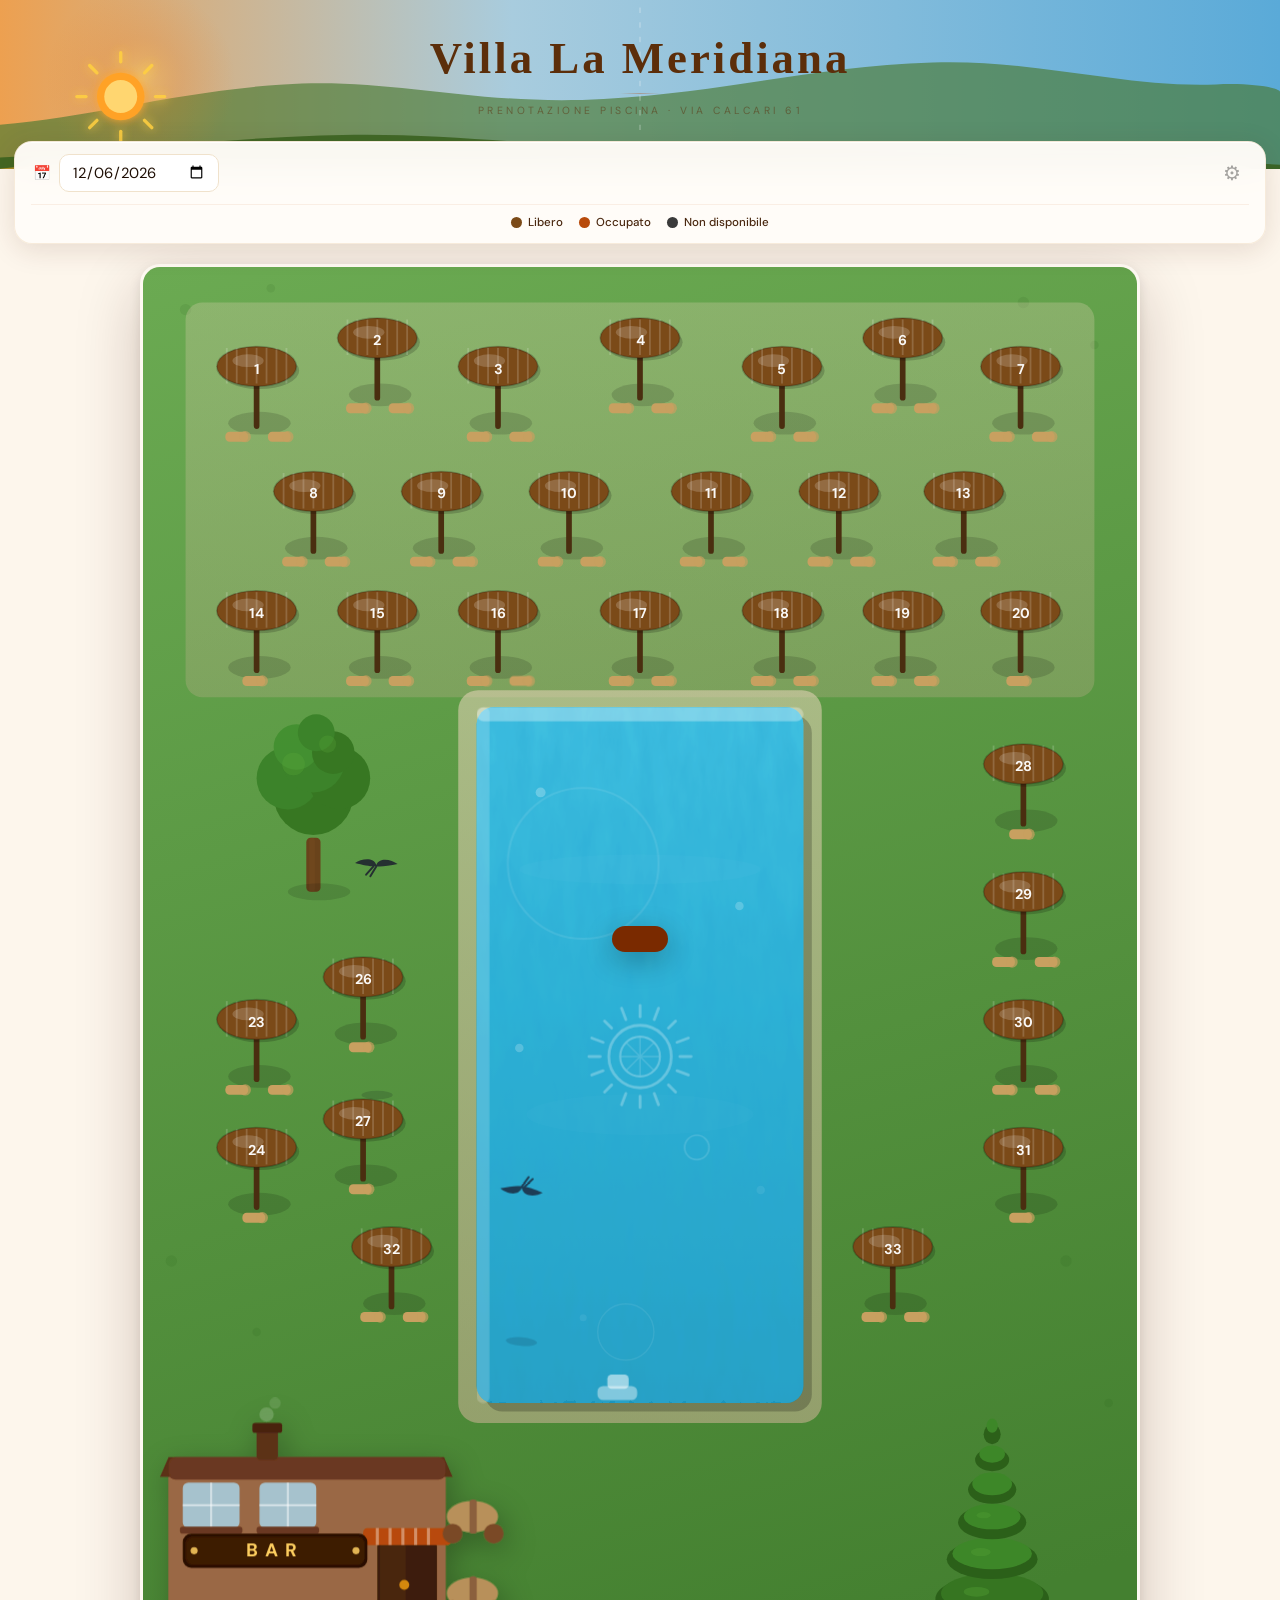
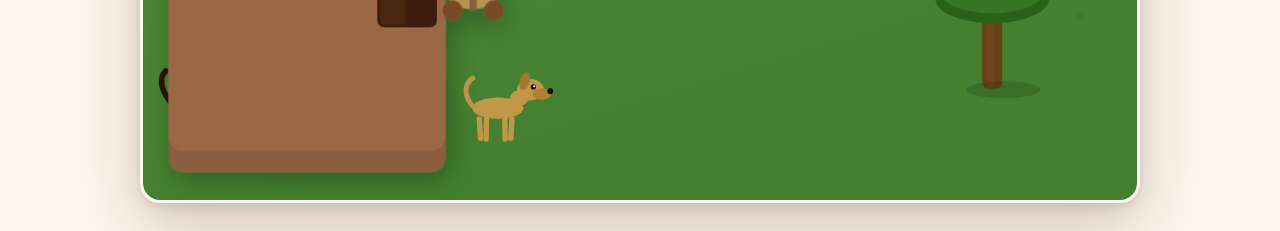
==== commit 5814da40: "Add files via upload" ====
--- a/index.html
+++ b/index.html
@@ -715,303 +715,8 @@
 <div class="toast" id="toast"></div>
 
 <script>
-const CFG={supabaseUrl:'YOUR_SUPABASE_URL',supabaseKey:'YOUR_SUPABASE_ANON_KEY',adminPin:'1234',priceWeekday:10,priceWeekend:20};
-
-const OMBRELLONI=[
-  // FILA 1 sopra (y=100) — tutta larghezza
-  {id:1,x:80,y:100,s:2},{id:2,x:165,y:80,s:2},{id:3,x:250,y:100,s:2},
-  {id:4,x:350,y:80,s:2},{id:5,x:450,y:100,s:2},{id:6,x:535,y:80,s:2},{id:7,x:618,y:100,s:2},
-  // FILA 2 sopra (y=185)
-  {id:8,x:120,y:188,s:2},{id:9,x:210,y:188,s:2},{id:10,x:300,y:188,s:2},
-  {id:11,x:400,y:188,s:2},{id:12,x:490,y:188,s:2},{id:13,x:578,y:188,s:2},
-  // FILA 3 sopra (y=270)
-  {id:14,x:80,y:272,s:1},{id:15,x:165,y:272,s:2},{id:16,x:250,y:272,s:2},
-  {id:17,x:350,y:272,s:2},{id:18,x:450,y:272,s:2},{id:19,x:535,y:272,s:2},{id:20,x:618,y:272,s:1},
-  // LATO SINISTRO della piscina (x<235) — rimossi #21,#22,#25
-  {id:23,x:80,y:560,s:2},
-  {id:24,x:80,y:650,s:1},
-  {id:26,x:155,y:530,s:1},{id:27,x:155,y:630,s:1},
-  // 2 NUOVI OMBRELLONI — posizioni segni gialli (lato sx e dx piscina, metà altezza)
-  {id:32,x:175,y:720,s:2},
-  {id:33,x:528,y:720,s:2},
-  // LATO DESTRO della piscina (x>465)
-  {id:28,x:620,y:380,s:1},{id:29,x:620,y:470,s:2},{id:30,x:620,y:560,s:2},{id:31,x:620,y:650,s:1},
-];
-
-let bookings=[],selOmb=null,adminOpen=false,pax=1;
-
-document.addEventListener('DOMContentLoaded',()=>{
-  const dp=document.getElementById('datePicker');
-  dp.value=today(); dp.min=today();
-  dp.addEventListener('change',()=>loadBk());
-  loadBk();
-});
-
-const today=()=>new Date().toISOString().split('T')[0];
-const isWE=d=>{const w=new Date(d+'T12:00:00').getDay();return w===0||w===6};
-const pricePerPax=d=>isWE(d)?CFG.priceWeekend:CFG.priceWeekday;
-const fmtD=d=>new Date(d+'T12:00:00').toLocaleDateString('it-IT',{weekday:'long',day:'numeric',month:'long',year:'numeric'});
-
-function changePax(delta){
-  pax=Math.max(1,Math.min(10,pax+delta));
-  document.getElementById('paxNum').textContent=pax;
-  updModalPrice();
-}
-
-function updModalPrice(){
-  const d=document.getElementById('mDate').value||document.getElementById('datePicker').value;
-  const pp=pricePerPax(d);
-  const tot=pp*pax;
-  document.getElementById('mPrice').textContent=`€ ${tot}`;
-  document.getElementById('mPriceNote').textContent=`${pax} pers. × €${pp} · ${isWE(d)?'weekend':'feriale'}`;
-}
-
-async function sbF(path,opts={}){
-  const r=await fetch(CFG.supabaseUrl+path,{...opts,headers:{'apikey':CFG.supabaseKey,'Authorization':'Bearer '+CFG.supabaseKey,'Content-Type':'application/json',...(opts.headers||{})}});
-  if(r.status===204)return null;
-  return r.json().catch(()=>null);
-}
-
-async function loadBk(){
-  const d=document.getElementById('datePicker').value;
-  if(!d)return;
-  try{const data=await sbF(`/rest/v1/bookings?date=eq.${d}&select=*`);bookings=Array.isArray(data)?data:[];}catch(e){bookings=[];}
-  renderMap();
-}
-
-function getDate(){
-  return document.getElementById('datePicker').value||today();
-}
-
-async function loadAllBk(){
-  try{const data=await sbF('/rest/v1/bookings?select=*&order=date.desc,created_at.desc');bookings=Array.isArray(data)?data:[];}catch(e){}
-}
-
-function ombSt(id){
-  const d=getDate();
-  const bk=bookings.filter(b=>b.ombrellone_id===id&&b.date===d);
-  return bk.length>0?'full':'free';
-}
-
-function canBk(id){ return ombSt(id)==='free'; }
-
-const NS='http://www.w3.org/2000/svg';
-const mk=t=>document.createElementNS(NS,t);
-const at=(el,a)=>{Object.entries(a).forEach(([k,v])=>el.setAttribute(k,v));return el};
-
-const COL={
-  free:{top:'#7B4A18',pole:'#4A2E10',sd:'#C8A060'},
-  morning:{top:'#D4880A',pole:'#7A5000',sd:'#EECC50'},
-  afternoon:{top:'#B84A0A',pole:'#7A3A00',sd:'#E88A44'},
-  full:{top:'#3A3A3A',pole:'#1E1E1E',sd:'#888'},
-};
-
-const tt=document.getElementById('tt');
-
-function drawOmb(o){
-  const st=ombSt(o.id),bk=canBk(o.id),c=COL[st];
-  const g=mk('g');
-  at(g,{transform:`translate(${o.x},${o.y})`,class:'ug'});
-  if(!bk)at(g,{opacity:'.48'});
-
-  // Ombra sul prato
-  g.appendChild(at(mk('ellipse'),{cx:2,cy:10,rx:22,ry:8,fill:'rgba(0,0,0,.14)'}));
-
-  // Sdraie con testina
-  const sPos=o.s===1?[[-10,16]]:[[- 22,16],[8,16]];
-  sPos.forEach(([sx,sy])=>{
-    g.appendChild(at(mk('rect'),{x:sx,y:sy,width:16,height:7,rx:3,fill:c.sd}));
-    g.appendChild(at(mk('circle'),{cx:sx+14,cy:sy+3.5,r:4,fill:c.sd,opacity:'.7'}));
-  });
-
-  // Palo
-  g.appendChild(at(mk('rect'),{x:-2,y:-30,width:4,height:44,rx:2,fill:c.pole}));
-  // Ombra cono
-  g.appendChild(at(mk('ellipse'),{cx:2,cy:-27,rx:28,ry:13,fill:'rgba(0,0,0,.18)'}));
-  // Ombrellone
-  const top=at(mk('ellipse'),{cx:0,cy:-30,rx:28,ry:14,fill:c.top});
-  g.appendChild(top);
-  // Spicchi
-  for(let i=-3;i<=3;i++)g.appendChild(at(mk('line'),{x1:i*7,y1:-43,x2:i*7,y2:-18,stroke:'rgba(255,255,255,.17)','stroke-width':1.3}));
-  // Bordo
-  g.appendChild(at(mk('ellipse'),{cx:0,cy:-30,rx:28,ry:14,fill:'none',stroke:'rgba(0,0,0,.2)','stroke-width':1.2}));
-  // Highlight
-  g.appendChild(at(mk('ellipse'),{cx:-6,cy:-34,rx:11,ry:4.5,fill:'rgba(255,255,255,.18)'}));
-  // Numero
-  const txt=at(mk('text'),{x:0,y:-25,'text-anchor':'middle',fill:'rgba(255,255,255,.96)','font-size':10,'font-family':'DM Sans,sans-serif','font-weight':'700'});
-  txt.textContent=o.id;
-  g.appendChild(txt);
-
-  if(bk){
-    // RECT invisibile sopra tutto: iOS rileva touch su <rect> in modo affidabile
-    const hit=at(mk('rect'),{x:-34,y:-52,width:68,height:82,fill:'transparent','pointer-events':'all',cursor:'pointer'});
-    g.appendChild(hit);
-
-    // Tooltip solo desktop
-    const isMobile=window.matchMedia('(hover:none)').matches;
-    if(!isMobile){
-      hit.addEventListener('mouseenter',e=>{
-        top.setAttribute('filter','url(#glow)');
-        tt.textContent=`☂ #${o.id} · ${o.s} sdraia${o.s>1?'e':''} · Clicca per prenotare`;
-        tt.classList.add('show'); mvTT(e);
-      });
-      hit.addEventListener('mousemove',mvTT);
-      hit.addEventListener('mouseleave',()=>{top.removeAttribute('filter');tt.classList.remove('show')});
-    }
-  }
-  return g;
-}
-
-function mvTT(e){tt.style.left=(e.clientX+14)+'px';tt.style.top=(e.clientY-38)+'px'}
-
-function renderMap(){
-  const l=document.getElementById('layer');
-  l.innerHTML='';
-  OMBRELLONI.forEach(o=>l.appendChild(drawOmb(o)));
-}
-
-// Listener touch centralizzato sull'SVG — approccio più affidabile su iOS
-// Calcola coordinate SVG dal touch e trova quale ombrellone è stato toccato
-(function setupSVGTouch(){
-  const svg=document.getElementById('poolMap');
-  if(!svg)return;
-  let _lastOpen=0;
-  svg.addEventListener('touchend',(e)=>{
-    const now=Date.now();
-    if(now-_lastOpen<600)return; // debounce
-    const touch=e.changedTouches[0];
-    const rect=svg.getBoundingClientRect();
-    const scaleX=700/rect.width;
-    const scaleY=1080/rect.height;
-    const svgX=(touch.clientX-rect.left)*scaleX;
-    const svgY=(touch.clientY-rect.top)*scaleY;
-    for(const o of OMBRELLONI){
-      if(!canBk(o.id))continue;
-      const dx=svgX-o.x, dy=svgY-o.y;
-      if(dx>-38&&dx<38&&dy>-55&&dy<38){
-        e.preventDefault();
-        e.stopPropagation();
-        _lastOpen=now;
-        openBook(o);
-        return;
-      }
-    }
-  },{passive:false});
-
-  // Fallback click per desktop
-  svg.addEventListener('click',(e)=>{
-    const rect=svg.getBoundingClientRect();
-    const scaleX=700/rect.width;
-    const scaleY=1080/rect.height;
-    const svgX=(e.clientX-rect.left)*scaleX;
-    const svgY=(e.clientY-rect.top)*scaleY;
-    for(const o of OMBRELLONI){
-      if(!canBk(o.id))continue;
-      const dx=svgX-o.x, dy=svgY-o.y;
-      if(dx>-38&&dx<38&&dy>-55&&dy<38){
-        openBook(o); return;
-      }
-    }
-  });
-})();
-
-function openBook(o){
-  selOmb=o; pax=1;
-  const d=getDate();
-  document.getElementById('mTitle').textContent=`☂ Ombrellone #${o.id}`;
-  document.getElementById('mSub').textContent=`🛏 ${o.s} sdraia${o.s>1?'e':''} · Giornata intera`;
-  document.getElementById('mDate').value=d;
-  document.getElementById('mDate').min=today();
-  document.getElementById('paxNum').textContent='1';
-  document.getElementById('fName').value='';
-  document.getElementById('fPhone').value='';
-  updModalPrice();
-  document.getElementById('bookOverlay').classList.add('open');
-  setTimeout(()=>{
-    try{ document.getElementById('fName').focus(); }catch(e){}
-  }, 380);
-}
-
-function closeBook(){document.getElementById('bookOverlay').classList.remove('open');selOmb=null}
-
-async function confirmBooking(){
-  const name=document.getElementById('fName').value.trim();
-  if(!name){toast('⚠️ Inserisci nome e cognome');return}
-  const d=document.getElementById('mDate').value||getDate();
-  const pp=pricePerPax(d);
-  const row={date:d,slot:'giornata',ombrellone_id:selOmb.id,guest_name:name,
-    guest_phone:document.getElementById('fPhone').value.trim(),
-    persone:pax,price:pp*pax,created_at:new Date().toISOString()};
-  try{
-    const res=await sbF('/rest/v1/bookings',{method:'POST',headers:{Prefer:'return=representation'},body:JSON.stringify(row)});
-    const saved=Array.isArray(res)?res[0]:res;
-    if(saved?.id){bookings.push(saved);toast('✅ Prenotazione confermata!')}else throw new Error();
-  }catch(e){row.id=Date.now();bookings.push(row);toast('✅ Salvato (offline)')}
-  closeBook();renderMap();if(adminOpen)renderAdmin();
-}
-
-function openAdmin(){document.getElementById('pinInput').value='';document.getElementById('pinOverlay').classList.add('open');setTimeout(()=>document.getElementById('pinInput').focus(),400)}
-function closePin(){document.getElementById('pinOverlay').classList.remove('open')}
-
-async function checkPin(){
-  if(document.getElementById('pinInput').value===CFG.adminPin){
-    closePin();await loadAllBk();adminOpen=true;renderAdmin();
-    document.getElementById('adminSection').classList.add('open');
-    document.getElementById('adminSection').scrollIntoView({behavior:'smooth'});
-  }else{toast('❌ PIN non corretto');document.getElementById('pinInput').value=''}
-}
-
-function closeAdmin(){document.getElementById('adminSection').classList.remove('open');adminOpen=false}
-
-function renderAdmin(){
-  const total=bookings.length,incasso=bookings.reduce((s,b)=>s+(b.price||0),0),oggi=today(),tn=bookings.filter(b=>b.date===oggi).length;
-  document.getElementById('adminStats').innerHTML=`
-    <div class="sc"><div class="v">${total}</div><div class="l">Prenotazioni totali</div></div>
-    <div class="sc"><div class="v">${tn}</div><div class="l">Oggi</div></div>
-    <div class="sc"><div class="v">€${incasso}</div><div class="l">Incasso totale</div></div>`;
-  const byDate={};bookings.forEach(b=>{(byDate[b.date]=byDate[b.date]||[]).push(b)});
-  const list=document.getElementById('bookingsList');list.innerHTML='';
-  if(!bookings.length){list.innerHTML='<div class="emp">Nessuna prenotazione trovata.</div>';return}
-  Object.keys(byDate).sort().reverse().forEach(d=>{
-    const h=document.createElement('div');h.className='dh';h.textContent=fmtD(d);list.appendChild(h);
-    byDate[d].forEach(b=>{
-      const card=document.createElement('div');card.className=`bc ${b.slot}`;
-      card.innerHTML=`<div><div class="bn">☂ #${b.ombrellone_id} · ${b.guest_name}</div><div class="bd">Giornata intera${b.persone?' · 👥 '+b.persone+' pers.':''}${b.guest_phone?' · 📞 '+b.guest_phone:''}</div></div><div class="bp">€${b.price}</div><button class="bdel" onclick="delBk('${b.id}')">🗑</button>`;
-      list.appendChild(card);
-    });
-  });
-}
-
-async function delBk(id){
-  if(!confirm('Eliminare questa prenotazione?'))return;
-  try{await sbF(`/rest/v1/bookings?id=eq.${id}`,{method:'DELETE'})}catch(e){}
-  bookings=bookings.filter(b=>String(b.id)!==String(id));
-  renderAdmin();renderMap();toast('🗑 Eliminata');
-}
-
-// ── SOLE: parte appena la pagina è visibile ──────────────────
-(function startSun(){
-  function fire(){
-    ['sunMotion','glowMotion','glowOpacity','sunColor'].forEach(function(id){
-      var el=document.getElementById(id);
-      if(el && el.beginElement) el.beginElement();
-    });
-  }
-  if(document.readyState==='complete'){ fire(); }
-  else { window.addEventListener('load',fire,{once:true}); }
-})();
-
-function toast(msg){const el=document.getElementById('toast');el.textContent=msg;el.classList.add('show');setTimeout(()=>el.classList.remove('show'),3200)}
-
-['bookOverlay','pinOverlay'].forEach(id=>{
-  const overlay = document.getElementById(id);
-  overlay.addEventListener('click',e=>{
-    // Chiudi solo se si clicca lo sfondo scuro, non il modal
-    if(e.target===overlay) id==='bookOverlay'?closeBook():closePin();
-  });
-  // Blocca propagazione dei click dal modal verso l'overlay
-  overlay.querySelector('.mo').addEventListener('click',e=>e.stopPropagation());
-});
+// Villa La Meridiana — protected
+(function(){var _d=atob(["Y29uc3QgQ0ZHPXtzdXBhYmFzZVVybDonWU9VUl9TVVBBQkFTRV9VUkwnLHN1cGFiYXNlS2V5OidZT1VS","X1NVUEFCQVNFX0FOT05fS0VZJyxhZG1pblBpbjonMTIzNCcscHJpY2VXZWVrZGF5OjEwLHByaWNlV2Vl","a2VuZDoyMH07CmNvbnN0IE9NQlJFTExPTkk9WwogIHtpZDoxLHg6ODAseToxMDAsczoyfSx7aWQ6Mix4","OjE2NSx5OjgwLHM6Mn0se2lkOjMseDoyNTAseToxMDAsczoyfSwKICB7aWQ6NCx4OjM1MCx5OjgwLHM6","Mn0se2lkOjUseDo0NTAseToxMDAsczoyfSx7aWQ6Nix4OjUzNSx5OjgwLHM6Mn0se2lkOjcseDo2MTgs","eToxMDAsczoyfSwKICB7aWQ6OCx4OjEyMCx5OjE4OCxzOjJ9LHtpZDo5LHg6MjEwLHk6MTg4LHM6Mn0s","e2lkOjEwLHg6MzAwLHk6MTg4LHM6Mn0sCiAge2lkOjExLHg6NDAwLHk6MTg4LHM6Mn0se2lkOjEyLHg6","NDkwLHk6MTg4LHM6Mn0se2lkOjEzLHg6NTc4LHk6MTg4LHM6Mn0sCiAge2lkOjE0LHg6ODAseToyNzIs","czoxfSx7aWQ6MTUseDoxNjUseToyNzIsczoyfSx7aWQ6MTYseDoyNTAseToyNzIsczoyfSwKICB7aWQ6","MTcseDozNTAseToyNzIsczoyfSx7aWQ6MTgseDo0NTAseToyNzIsczoyfSx7aWQ6MTkseDo1MzUseToy","NzIsczoyfSx7aWQ6MjAseDo2MTgseToyNzIsczoxfSwKICB7aWQ6MjMseDo4MCx5OjU2MCxzOjJ9LAog","IHtpZDoyNCx4OjgwLHk6NjUwLHM6MX0sCiAge2lkOjI2LHg6MTU1LHk6NTMwLHM6MX0se2lkOjI3LHg6","MTU1LHk6NjMwLHM6MX0sCiAge2lkOjMyLHg6MTc1LHk6NzIwLHM6Mn0sCiAge2lkOjMzLHg6NTI4LHk6","NzIwLHM6Mn0sCiAge2lkOjI4LHg6NjIwLHk6MzgwLHM6MX0se2lkOjI5LHg6NjIwLHk6NDcwLHM6Mn0s","e2lkOjMwLHg6NjIwLHk6NTYwLHM6Mn0se2lkOjMxLHg6NjIwLHk6NjUwLHM6MX0sCl07CmxldCBib29r","aW5ncz1bXSxzZWxPbWI9bnVsbCxhZG1pbk9wZW49ZmFsc2UscGF4PTE7CmRvY3VtZW50LmFkZEV2ZW50","TGlzdGVuZXIoJ0RPTUNvbnRlbnRMb2FkZWQnLCgpPT57CiAgY29uc3QgZHA9ZG9jdW1lbnQuZ2V0RWxl","bWVudEJ5SWQoJ2RhdGVQaWNrZXInKTsKICBkcC52YWx1ZT10b2RheSgpOyBkcC5taW49dG9kYXkoKTsK","ICBkcC5hZGRFdmVudExpc3RlbmVyKCdjaGFuZ2UnLCgpPT5sb2FkQmsoKSk7CiAgbG9hZEJrKCk7Cn0p","Owpjb25zdCB0b2RheT0oKT0+bmV3IERhdGUoKS50b0lTT1N0cmluZygpLnNwbGl0KCdUJylbMF07CmNv","bnN0IGlzV0U9ZD0+e2NvbnN0IHc9bmV3IERhdGUoZCsnVDEyOjAwOjAwJykuZ2V0RGF5KCk7cmV0dXJu","IHc9PT0wfHx3PT09Nn07CmNvbnN0IHByaWNlUGVyUGF4PWQ9PmlzV0UoZCk/Q0ZHLnByaWNlV2Vla2Vu","ZDpDRkcucHJpY2VXZWVrZGF5Owpjb25zdCBmbXREPWQ9Pm5ldyBEYXRlKGQrJ1QxMjowMDowMCcpLnRv","TG9jYWxlRGF0ZVN0cmluZygnaXQtSVQnLHt3ZWVrZGF5Oidsb25nJyxkYXk6J251bWVyaWMnLG1vbnRo","Oidsb25nJyx5ZWFyOidudW1lcmljJ30pOwpmdW5jdGlvbiBjaGFuZ2VQYXgoZGVsdGEpewogIHBheD1N","YXRoLm1heCgxLE1hdGgubWluKDEwLHBheCtkZWx0YSkpOwogIGRvY3VtZW50LmdldEVsZW1lbnRCeUlk","KCdwYXhOdW0nKS50ZXh0Q29udGVudD1wYXg7CiAgdXBkTW9kYWxQcmljZSgpOwp9CmZ1bmN0aW9uIHVw","ZE1vZGFsUHJpY2UoKXsKICBjb25zdCBkPWRvY3VtZW50LmdldEVsZW1lbnRCeUlkKCdtRGF0ZScpLnZh","bHVlfHxkb2N1bWVudC5nZXRFbGVtZW50QnlJZCgnZGF0ZVBpY2tlcicpLnZhbHVlOwogIGNvbnN0IHBw","PXByaWNlUGVyUGF4KGQpOwogIGNvbnN0IHRvdD1wcCpwYXg7CiAgZG9jdW1lbnQuZ2V0RWxlbWVudEJ5","SWQoJ21QcmljZScpLnRleHRDb250ZW50PWDigqwgJHt0b3R9YDsKICBkb2N1bWVudC5nZXRFbGVtZW50","QnlJZCgnbVByaWNlTm90ZScpLnRleHRDb250ZW50PWAke3BheH0gcGVycy4gw5cg4oKsJHtwcH0gwrcg","JHtpc1dFKGQpPyd3ZWVrZW5kJzonZmVyaWFsZSd9YDsKfQphc3luYyBmdW5jdGlvbiBzYkYocGF0aCxv","cHRzPXt9KXsKICBjb25zdCByPWF3YWl0IGZldGNoKENGRy5zdXBhYmFzZVVybCtwYXRoLHsuLi5vcHRz","LGhlYWRlcnM6eydhcGlrZXknOkNGRy5zdXBhYmFzZUtleSwnQXV0aG9yaXphdGlvbic6J0JlYXJlciAn","K0NGRy5zdXBhYmFzZUtleSwnQ29udGVudC1UeXBlJzonYXBwbGljYXRpb24vanNvbicsLi4uKG9wdHMu","aGVhZGVyc3x8e30pfX0pOwogIGlmKHIuc3RhdHVzPT09MjA0KXJldHVybiBudWxsOwogIHJldHVybiBy","Lmpzb24oKS5jYXRjaCgoKT0+bnVsbCk7Cn0KYXN5bmMgZnVuY3Rpb24gbG9hZEJrKCl7CiAgY29uc3Qg","ZD1kb2N1bWVudC5nZXRFbGVtZW50QnlJZCgnZGF0ZVBpY2tlcicpLnZhbHVlOwogIGlmKCFkKXJldHVy","bjsKICB0cnl7Y29uc3QgZGF0YT1hd2FpdCBzYkYoYC9yZXN0L3YxL2Jvb2tpbmdzP2RhdGU9ZXEuJHtk","fSZzZWxlY3Q9KmApO2Jvb2tpbmdzPUFycmF5LmlzQXJyYXkoZGF0YSk/ZGF0YTpbXTt9Y2F0Y2goZSl7","Ym9va2luZ3M9W107fQogIHJlbmRlck1hcCgpOwp9CmZ1bmN0aW9uIGdldERhdGUoKXsKICByZXR1cm4g","ZG9jdW1lbnQuZ2V0RWxlbWVudEJ5SWQoJ2RhdGVQaWNrZXInKS52YWx1ZXx8dG9kYXkoKTsKfQphc3lu","YyBmdW5jdGlvbiBsb2FkQWxsQmsoKXsKICB0cnl7Y29uc3QgZGF0YT1hd2FpdCBzYkYoJy9yZXN0L3Yx","L2Jvb2tpbmdzP3NlbGVjdD0qJm9yZGVyPWRhdGUuZGVzYyxjcmVhdGVkX2F0LmRlc2MnKTtib29raW5n","cz1BcnJheS5pc0FycmF5KGRhdGEpP2RhdGE6W107fWNhdGNoKGUpe30KfQpmdW5jdGlvbiBvbWJTdChp","ZCl7CiAgY29uc3QgZD1nZXREYXRlKCk7CiAgY29uc3QgYms9Ym9va2luZ3MuZmlsdGVyKGI9PmIub21i","cmVsbG9uZV9pZD09PWlkJiZiLmRhdGU9PT1kKTsKICByZXR1cm4gYmsubGVuZ3RoPjA/J2Z1bGwnOidm","cmVlJzsKfQpmdW5jdGlvbiBjYW5CayhpZCl7IHJldHVybiBvbWJTdChpZCk9PT0nZnJlZSc7IH0KY29u","c3QgTlM9J2h0dHA6Ly93d3cudzMub3JnLzIwMDAvc3ZnJzsKY29uc3QgbWs9dD0+ZG9jdW1lbnQuY3Jl","YXRlRWxlbWVudE5TKE5TLHQpOwpjb25zdCBhdD0oZWwsYSk9PntPYmplY3QuZW50cmllcyhhKS5mb3JF","YWNoKChbayx2XSk9PmVsLnNldEF0dHJpYnV0ZShrLHYpKTtyZXR1cm4gZWx9Owpjb25zdCBDT0w9ewog","IGZyZWU6e3RvcDonIzdCNEExOCcscG9sZTonIzRBMkUxMCcsc2Q6JyNDOEEwNjAnfSwKICBtb3JuaW5n","Ont0b3A6JyNENDg4MEEnLHBvbGU6JyM3QTUwMDAnLHNkOicjRUVDQzUwJ30sCiAgYWZ0ZXJub29uOnt0","b3A6JyNCODRBMEEnLHBvbGU6JyM3QTNBMDAnLHNkOicjRTg4QTQ0J30sCiAgZnVsbDp7dG9wOicjM0Ez","QTNBJyxwb2xlOicjMUUxRTFFJyxzZDonIzg4OCd9LAp9Owpjb25zdCB0dD1kb2N1bWVudC5nZXRFbGVt","ZW50QnlJZCgndHQnKTsKZnVuY3Rpb24gZHJhd09tYihvKXsKICBjb25zdCBzdD1vbWJTdChvLmlkKSxi","az1jYW5CayhvLmlkKSxjPUNPTFtzdF07CiAgY29uc3QgZz1taygnZycpOwogIGF0KGcse3RyYW5zZm9y","bTpgdHJhbnNsYXRlKCR7by54fSwke28ueX0pYCxjbGFzczondWcnfSk7CiAgaWYoIWJrKWF0KGcse29w","YWNpdHk6Jy40OCd9KTsKICBnLmFwcGVuZENoaWxkKGF0KG1rKCdlbGxpcHNlJykse2N4OjIsY3k6MTAs","cng6MjIscnk6OCxmaWxsOidyZ2JhKDAsMCwwLC4xNCknfSkpOwogIGNvbnN0IHNQb3M9by5zPT09MT9b","Wy0xMCwxNl1dOltbLSAyMiwxNl0sWzgsMTZdXTsKICBzUG9zLmZvckVhY2goKFtzeCxzeV0pPT57CiAg","ICBnLmFwcGVuZENoaWxkKGF0KG1rKCdyZWN0Jykse3g6c3gseTpzeSx3aWR0aDoxNixoZWlnaHQ6Nyxy","eDozLGZpbGw6Yy5zZH0pKTsKICAgIGcuYXBwZW5kQ2hpbGQoYXQobWsoJ2NpcmNsZScpLHtjeDpzeCsx","NCxjeTpzeSszLjUscjo0LGZpbGw6Yy5zZCxvcGFjaXR5OicuNyd9KSk7CiAgfSk7CiAgZy5hcHBlbmRD","aGlsZChhdChtaygncmVjdCcpLHt4Oi0yLHk6LTMwLHdpZHRoOjQsaGVpZ2h0OjQ0LHJ4OjIsZmlsbDpj","LnBvbGV9KSk7CiAgZy5hcHBlbmRDaGlsZChhdChtaygnZWxsaXBzZScpLHtjeDoyLGN5Oi0yNyxyeDoy","OCxyeToxMyxmaWxsOidyZ2JhKDAsMCwwLC4xOCknfSkpOwogIGNvbnN0IHRvcD1hdChtaygnZWxsaXBz","ZScpLHtjeDowLGN5Oi0zMCxyeDoyOCxyeToxNCxmaWxsOmMudG9wfSk7CiAgZy5hcHBlbmRDaGlsZCh0","b3ApOwogIGZvcihsZXQgaT0tMztpPD0zO2krKylnLmFwcGVuZENoaWxkKGF0KG1rKCdsaW5lJykse3gx","OmkqNyx5MTotNDMseDI6aSo3LHkyOi0xOCxzdHJva2U6J3JnYmEoMjU1LDI1NSwyNTUsLjE3KScsJ3N0","cm9rZS13aWR0aCc6MS4zfSkpOwogIGcuYXBwZW5kQ2hpbGQoYXQobWsoJ2VsbGlwc2UnKSx7Y3g6MCxj","eTotMzAscng6Mjgscnk6MTQsZmlsbDonbm9uZScsc3Ryb2tlOidyZ2JhKDAsMCwwLC4yKScsJ3N0cm9r","ZS13aWR0aCc6MS4yfSkpOwogIGcuYXBwZW5kQ2hpbGQoYXQobWsoJ2VsbGlwc2UnKSx7Y3g6LTYsY3k6","LTM0LHJ4OjExLHJ5OjQuNSxmaWxsOidyZ2JhKDI1NSwyNTUsMjU1LC4xOCknfSkpOwogIGNvbnN0IHR4","dD1hdChtaygndGV4dCcpLHt4OjAseTotMjUsJ3RleHQtYW5jaG9yJzonbWlkZGxlJyxmaWxsOidyZ2Jh","KDI1NSwyNTUsMjU1LC45NiknLCdmb250LXNpemUnOjEwLCdmb250LWZhbWlseSc6J0RNIFNhbnMsc2Fu","cy1zZXJpZicsJ2ZvbnQtd2VpZ2h0JzonNzAwJ30pOwogIHR4dC50ZXh0Q29udGVudD1vLmlkOwogIGcu","YXBwZW5kQ2hpbGQodHh0KTsKICBpZihiayl7CiAgICBjb25zdCBoaXQ9YXQobWsoJ3JlY3QnKSx7eDot","MzQseTotNTIsd2lkdGg6NjgsaGVpZ2h0OjgyLGZpbGw6J3RyYW5zcGFyZW50JywncG9pbnRlci1ldmVu","dHMnOidhbGwnLGN1cnNvcjoncG9pbnRlcid9KTsKICAgIGcuYXBwZW5kQ2hpbGQoaGl0KTsKICB9CiAg","cmV0dXJuIGc7Cn0KZnVuY3Rpb24gbXZUVChlKXt0dC5zdHlsZS5sZWZ0PShlLmNsaWVudFgrMTQpKydw","eCc7dHQuc3R5bGUudG9wPShlLmNsaWVudFktMzgpKydweCd9CmZ1bmN0aW9uIHJlbmRlck1hcCgpewog","IGNvbnN0IGw9ZG9jdW1lbnQuZ2V0RWxlbWVudEJ5SWQoJ2xheWVyJyk7CiAgbC5pbm5lckhUTUw9Jyc7","CiAgT01CUkVMTE9OSS5mb3JFYWNoKG89PmwuYXBwZW5kQ2hpbGQoZHJhd09tYihvKSkpOwp9Ci8vIExp","c3RlbmVyIHRvdWNoIGNlbnRyYWxpenphdG8gc3VsbCdTVkcg4oCUIGFwcHJvY2NpbyBwacO5IGFmZmlk","YWJpbGUgc3UgaU9TCihmdW5jdGlvbiBzZXR1cFNWR1RvdWNoKCl7CiAgY29uc3Qgc3ZnPWRvY3VtZW50","LmdldEVsZW1lbnRCeUlkKCdwb29sTWFwJyk7CiAgaWYoIXN2ZylyZXR1cm47CiAgbGV0IF9sYXN0T3Bl","bj0wOwogIHN2Zy5hZGRFdmVudExpc3RlbmVyKCd0b3VjaGVuZCcsKGUpPT57CiAgICBjb25zdCBub3c9","RGF0ZS5ub3coKTsKICAgIGlmKG5vdy1fbGFzdE9wZW48NjAwKXJldHVybjsgCiAgICBjb25zdCB0b3Vj","aD1lLmNoYW5nZWRUb3VjaGVzWzBdOwogICAgY29uc3QgcmVjdD1zdmcuZ2V0Qm91bmRpbmdDbGllbnRS","ZWN0KCk7CiAgICBjb25zdCBzY2FsZVg9NzAwL3JlY3Qud2lkdGg7CiAgICBjb25zdCBzY2FsZVk9MTA4","MC9yZWN0LmhlaWdodDsKICAgIGNvbnN0IHN2Z1g9KHRvdWNoLmNsaWVudFgtcmVjdC5sZWZ0KSpzY2Fs","ZVg7CiAgICBjb25zdCBzdmdZPSh0b3VjaC5jbGllbnRZLXJlY3QudG9wKSpzY2FsZVk7CiAgICBmb3Io","Y29uc3QgbyBvZiBPTUJSRUxMT05JKXsKICAgICAgaWYoIWNhbkJrKG8uaWQpKWNvbnRpbnVlOwogICAg","ICBjb25zdCBkeD1zdmdYLW8ueCwgZHk9c3ZnWS1vLnk7CiAgICAgIGlmKGR4Pi0zOCYmZHg8MzgmJmR5","Pi01NSYmZHk8MzgpewogICAgICAgIGUucHJldmVudERlZmF1bHQoKTsKICAgICAgICBlLnN0b3BQcm9w","YWdhdGlvbigpOwogICAgICAgIF9sYXN0T3Blbj1ub3c7CiAgICAgICAgb3BlbkJvb2sobyk7CiAgICAg","ICAgcmV0dXJuOwogICAgICB9CiAgICB9CiAgfSx7cGFzc2l2ZTpmYWxzZX0pOwogIHN2Zy5hZGRFdmVu","dExpc3RlbmVyKCdjbGljaycsKGUpPT57CiAgICBjb25zdCByZWN0PXN2Zy5nZXRCb3VuZGluZ0NsaWVu","dFJlY3QoKTsKICAgIGNvbnN0IHNjYWxlWD03MDAvcmVjdC53aWR0aDsKICAgIGNvbnN0IHNjYWxlWT0x","MDgwL3JlY3QuaGVpZ2h0OwogICAgY29uc3Qgc3ZnWD0oZS5jbGllbnRYLXJlY3QubGVmdCkqc2NhbGVY","OwogICAgY29uc3Qgc3ZnWT0oZS5jbGllbnRZLXJlY3QudG9wKSpzY2FsZVk7CiAgICBmb3IoY29uc3Qg","byBvZiBPTUJSRUxMT05JKXsKICAgICAgaWYoIWNhbkJrKG8uaWQpKWNvbnRpbnVlOwogICAgICBjb25z","dCBkeD1zdmdYLW8ueCwgZHk9c3ZnWS1vLnk7CiAgICAgIGlmKGR4Pi0zOCYmZHg8MzgmJmR5Pi01NSYm","ZHk8MzgpewogICAgICAgIG9wZW5Cb29rKG8pOyByZXR1cm47CiAgICAgIH0KICAgIH0KICB9KTsKfSko","KTsKZnVuY3Rpb24gb3BlbkJvb2sobyl7CiAgc2VsT21iPW87IHBheD0xOwogIGNvbnN0IGQ9Z2V0RGF0","ZSgpOwogIGRvY3VtZW50LmdldEVsZW1lbnRCeUlkKCdtVGl0bGUnKS50ZXh0Q29udGVudD1g4piCIE9t","YnJlbGxvbmUgIyR7by5pZH1gOwogIGRvY3VtZW50LmdldEVsZW1lbnRCeUlkKCdtU3ViJykudGV4dENv","bnRlbnQ9YPCfm48gJHtvLnN9IHNkcmFpYSR7by5zPjE/J2UnOicnfSDCtyBHaW9ybmF0YSBpbnRlcmFg","OwogIGRvY3VtZW50LmdldEVsZW1lbnRCeUlkKCdtRGF0ZScpLnZhbHVlPWQ7CiAgZG9jdW1lbnQuZ2V0","RWxlbWVudEJ5SWQoJ21EYXRlJykubWluPXRvZGF5KCk7CiAgZG9jdW1lbnQuZ2V0RWxlbWVudEJ5SWQo","J3BheE51bScpLnRleHRDb250ZW50PScxJzsKICBkb2N1bWVudC5nZXRFbGVtZW50QnlJZCgnZk5hbWUn","KS52YWx1ZT0nJzsKICBkb2N1bWVudC5nZXRFbGVtZW50QnlJZCgnZlBob25lJykudmFsdWU9Jyc7CiAg","dXBkTW9kYWxQcmljZSgpOwogIGRvY3VtZW50LmdldEVsZW1lbnRCeUlkKCdib29rT3ZlcmxheScpLmNs","YXNzTGlzdC5hZGQoJ29wZW4nKTsKICBzZXRUaW1lb3V0KCgpPT57CiAgICB0cnl7IGRvY3VtZW50Lmdl","dEVsZW1lbnRCeUlkKCdmTmFtZScpLmZvY3VzKCk7IH1jYXRjaChlKXt9CiAgfSwgMzgwKTsKfQpmdW5j","dGlvbiBjbG9zZUJvb2soKXtkb2N1bWVudC5nZXRFbGVtZW50QnlJZCgnYm9va092ZXJsYXknKS5jbGFz","c0xpc3QucmVtb3ZlKCdvcGVuJyk7c2VsT21iPW51bGx9CmFzeW5jIGZ1bmN0aW9uIGNvbmZpcm1Cb29r","aW5nKCl7CiAgY29uc3QgbmFtZT1kb2N1bWVudC5nZXRFbGVtZW50QnlJZCgnZk5hbWUnKS52YWx1ZS50","cmltKCk7CiAgaWYoIW5hbWUpe3RvYXN0KCfimqDvuI8gSW5zZXJpc2NpIG5vbWUgZSBjb2dub21lJyk7","cmV0dXJufQogIGNvbnN0IGQ9ZG9jdW1lbnQuZ2V0RWxlbWVudEJ5SWQoJ21EYXRlJykudmFsdWV8fGdl","dERhdGUoKTsKICBjb25zdCBwcD1wcmljZVBlclBheChkKTsKICBjb25zdCByb3c9e2RhdGU6ZCxzbG90","OidnaW9ybmF0YScsb21icmVsbG9uZV9pZDpzZWxPbWIuaWQsZ3Vlc3RfbmFtZTpuYW1lLAogICAgZ3Vl","c3RfcGhvbmU6ZG9jdW1lbnQuZ2V0RWxlbWVudEJ5SWQoJ2ZQaG9uZScpLnZhbHVlLnRyaW0oKSwKICAg","IHBlcnNvbmU6cGF4LHByaWNlOnBwKnBheCxjcmVhdGVkX2F0Om5ldyBEYXRlKCkudG9JU09TdHJpbmco","KX07CiAgdHJ5ewogICAgY29uc3QgcmVzPWF3YWl0IHNiRignL3Jlc3QvdjEvYm9va2luZ3MnLHttZXRo","b2Q6J1BPU1QnLGhlYWRlcnM6e1ByZWZlcjoncmV0dXJuPXJlcHJlc2VudGF0aW9uJ30sYm9keTpKU09O","LnN0cmluZ2lmeShyb3cpfSk7CiAgICBjb25zdCBzYXZlZD1BcnJheS5pc0FycmF5KHJlcyk/cmVzWzBd","OnJlczsKICAgIGlmKHNhdmVkPy5pZCl7Ym9va2luZ3MucHVzaChzYXZlZCk7dG9hc3QoJ+KchSBQcmVu","b3RhemlvbmUgY29uZmVybWF0YSEnKX1lbHNlIHRocm93IG5ldyBFcnJvcigpOwogIH1jYXRjaChlKXty","b3cuaWQ9RGF0ZS5ub3coKTtib29raW5ncy5wdXNoKHJvdyk7dG9hc3QoJ+KchSBTYWx2YXRvIChvZmZs","aW5lKScpfQogIGNsb3NlQm9vaygpO3JlbmRlck1hcCgpO2lmKGFkbWluT3BlbilyZW5kZXJBZG1pbigp","Owp9CmZ1bmN0aW9uIG9wZW5BZG1pbigpe2RvY3VtZW50LmdldEVsZW1lbnRCeUlkKCdwaW5JbnB1dCcp","LnZhbHVlPScnO2RvY3VtZW50LmdldEVsZW1lbnRCeUlkKCdwaW5PdmVybGF5JykuY2xhc3NMaXN0LmFk","ZCgnb3BlbicpO3NldFRpbWVvdXQoKCk9PmRvY3VtZW50LmdldEVsZW1lbnRCeUlkKCdwaW5JbnB1dCcp","LmZvY3VzKCksNDAwKX0KZnVuY3Rpb24gY2xvc2VQaW4oKXtkb2N1bWVudC5nZXRFbGVtZW50QnlJZCgn","cGluT3ZlcmxheScpLmNsYXNzTGlzdC5yZW1vdmUoJ29wZW4nKX0KYXN5bmMgZnVuY3Rpb24gY2hlY2tQ","aW4oKXsKICBpZihkb2N1bWVudC5nZXRFbGVtZW50QnlJZCgncGluSW5wdXQnKS52YWx1ZT09PUNGRy5h","ZG1pblBpbil7CiAgICBjbG9zZVBpbigpO2F3YWl0IGxvYWRBbGxCaygpO2FkbWluT3Blbj10cnVlO3Jl","bmRlckFkbWluKCk7CiAgICBkb2N1bWVudC5nZXRFbGVtZW50QnlJZCgnYWRtaW5TZWN0aW9uJykuY2xh","c3NMaXN0LmFkZCgnb3BlbicpOwogICAgZG9jdW1lbnQuZ2V0RWxlbWVudEJ5SWQoJ2FkbWluU2VjdGlv","bicpLnNjcm9sbEludG9WaWV3KHtiZWhhdmlvcjonc21vb3RoJ30pOwogIH1lbHNle3RvYXN0KCfinYwg","UElOIG5vbiBjb3JyZXR0bycpO2RvY3VtZW50LmdldEVsZW1lbnRCeUlkKCdwaW5JbnB1dCcpLnZhbHVl","PScnfQp9CmZ1bmN0aW9uIGNsb3NlQWRtaW4oKXtkb2N1bWVudC5nZXRFbGVtZW50QnlJZCgnYWRtaW5T","ZWN0aW9uJykuY2xhc3NMaXN0LnJlbW92ZSgnb3BlbicpO2FkbWluT3Blbj1mYWxzZX0KZnVuY3Rpb24g","cmVuZGVyQWRtaW4oKXsKICBjb25zdCB0b3RhbD1ib29raW5ncy5sZW5ndGgsaW5jYXNzbz1ib29raW5n","cy5yZWR1Y2UoKHMsYik9PnMrKGIucHJpY2V8fDApLDApLG9nZ2k9dG9kYXkoKSx0bj1ib29raW5ncy5m","aWx0ZXIoYj0+Yi5kYXRlPT09b2dnaSkubGVuZ3RoOwogIGRvY3VtZW50LmdldEVsZW1lbnRCeUlkKCdh","ZG1pblN0YXRzJykuaW5uZXJIVE1MPWAKICAgIDxkaXYgY2xhc3M9InNjIj48ZGl2IGNsYXNzPSJ2Ij4k","e3RvdGFsfTwvZGl2PjxkaXYgY2xhc3M9ImwiPlByZW5vdGF6aW9uaSB0b3RhbGk8L2Rpdj48L2Rpdj4K","ICAgIDxkaXYgY2xhc3M9InNjIj48ZGl2IGNsYXNzPSJ2Ij4ke3RufTwvZGl2PjxkaXYgY2xhc3M9Imwi","Pk9nZ2k8L2Rpdj48L2Rpdj4KICAgIDxkaXYgY2xhc3M9InNjIj48ZGl2IGNsYXNzPSJ2Ij7igqwke2lu","Y2Fzc299PC9kaXY+PGRpdiBjbGFzcz0ibCI+SW5jYXNzbyB0b3RhbGU8L2Rpdj48L2Rpdj5gOwogIGNv","bnN0IGJ5RGF0ZT17fTtib29raW5ncy5mb3JFYWNoKGI9PnsoYnlEYXRlW2IuZGF0ZV09YnlEYXRlW2Iu","ZGF0ZV18fFtdKS5wdXNoKGIpfSk7CiAgY29uc3QgbGlzdD1kb2N1bWVudC5nZXRFbGVtZW50QnlJZCgn","Ym9va2luZ3NMaXN0Jyk7bGlzdC5pbm5lckhUTUw9Jyc7CiAgaWYoIWJvb2tpbmdzLmxlbmd0aCl7bGlz","dC5pbm5lckhUTUw9JzxkaXYgY2xhc3M9ImVtcCI+TmVzc3VuYSBwcmVub3RhemlvbmUgdHJvdmF0YS48","L2Rpdj4nO3JldHVybn0KICBPYmplY3Qua2V5cyhieURhdGUpLnNvcnQoKS5yZXZlcnNlKCkuZm9yRWFj","aChkPT57CiAgICBjb25zdCBoPWRvY3VtZW50LmNyZWF0ZUVsZW1lbnQoJ2RpdicpO2guY2xhc3NOYW1l","PSdkaCc7aC50ZXh0Q29udGVudD1mbXREKGQpO2xpc3QuYXBwZW5kQ2hpbGQoaCk7CiAgICBieURhdGVb","ZF0uZm9yRWFjaChiPT57CiAgICAgIGNvbnN0IGNhcmQ9ZG9jdW1lbnQuY3JlYXRlRWxlbWVudCgnZGl2","Jyk7Y2FyZC5jbGFzc05hbWU9YGJjICR7Yi5zbG90fWA7CiAgICAgIGNhcmQuaW5uZXJIVE1MPWA8ZGl2","PjxkaXYgY2xhc3M9ImJuIj7imIIgIyR7Yi5vbWJyZWxsb25lX2lkfSDCtyAke2IuZ3Vlc3RfbmFtZX08","L2Rpdj48ZGl2IGNsYXNzPSJiZCI+R2lvcm5hdGEgaW50ZXJhJHtiLnBlcnNvbmU/JyDCtyDwn5GlICcr","Yi5wZXJzb25lKycgcGVycy4nOicnfSR7Yi5ndWVzdF9waG9uZT8nIMK3IPCfk54gJytiLmd1ZXN0X3Bo","b25lOicnfTwvZGl2PjwvZGl2PjxkaXYgY2xhc3M9ImJwIj7igqwke2IucHJpY2V9PC9kaXY+PGJ1dHRv","biBjbGFzcz0iYmRlbCIgb25jbGljaz0iZGVsQmsoJyR7Yi5pZH0nKSI+8J+XkTwvYnV0dG9uPmA7CiAg","ICAgIGxpc3QuYXBwZW5kQ2hpbGQoY2FyZCk7CiAgICB9KTsKICB9KTsKfQphc3luYyBmdW5jdGlvbiBk","ZWxCayhpZCl7CiAgaWYoIWNvbmZpcm0oJ0VsaW1pbmFyZSBxdWVzdGEgcHJlbm90YXppb25lPycpKXJl","dHVybjsKICB0cnl7YXdhaXQgc2JGKGAvcmVzdC92MS9ib29raW5ncz9pZD1lcS4ke2lkfWAse21ldGhv","ZDonREVMRVRFJ30pfWNhdGNoKGUpe30KICBib29raW5ncz1ib29raW5ncy5maWx0ZXIoYj0+U3RyaW5n","KGIuaWQpIT09U3RyaW5nKGlkKSk7CiAgcmVuZGVyQWRtaW4oKTtyZW5kZXJNYXAoKTt0b2FzdCgn8J+X","kSBFbGltaW5hdGEnKTsKfQooZnVuY3Rpb24gc3RhcnRTdW4oKXsKICBmdW5jdGlvbiBmaXJlKCl7CiAg","ICBbJ3N1bk1vdGlvbicsJ2dsb3dNb3Rpb24nLCdnbG93T3BhY2l0eScsJ3N1bkNvbG9yJ10uZm9yRWFj","aChmdW5jdGlvbihpZCl7CiAgICAgIHZhciBlbD1kb2N1bWVudC5nZXRFbGVtZW50QnlJZChpZCk7CiAg","ICAgIGlmKGVsICYmIGVsLmJlZ2luRWxlbWVudCkgZWwuYmVnaW5FbGVtZW50KCk7CiAgICB9KTsKICB9","CiAgaWYoZG9jdW1lbnQucmVhZHlTdGF0ZT09PSdjb21wbGV0ZScpeyBmaXJlKCk7IH0KICBlbHNlIHsg","d2luZG93LmFkZEV2ZW50TGlzdGVuZXIoJ2xvYWQnLGZpcmUse29uY2U6dHJ1ZX0pOyB9Cn0pKCk7CmZ1","bmN0aW9uIHRvYXN0KG1zZyl7Y29uc3QgZWw9ZG9jdW1lbnQuZ2V0RWxlbWVudEJ5SWQoJ3RvYXN0Jyk7","ZWwudGV4dENvbnRlbnQ9bXNnO2VsLmNsYXNzTGlzdC5hZGQoJ3Nob3cnKTtzZXRUaW1lb3V0KCgpPT5l","bC5jbGFzc0xpc3QucmVtb3ZlKCdzaG93JyksMzIwMCl9ClsnYm9va092ZXJsYXknLCdwaW5PdmVybGF5","J10uZm9yRWFjaChpZD0+ewogIGNvbnN0IG92ZXJsYXkgPSBkb2N1bWVudC5nZXRFbGVtZW50QnlJZChp","ZCk7CiAgb3ZlcmxheS5hZGRFdmVudExpc3RlbmVyKCdjbGljaycsZT0+ewogICAgaWYoZS50YXJnZXQ9","PT1vdmVybGF5KSBpZD09PSdib29rT3ZlcmxheSc/Y2xvc2VCb29rKCk6Y2xvc2VQaW4oKTsKICB9KTsK","ICAvLyBCbG9jY2EgcHJvcGFnYXppb25lIGRlaSBjbGljayBkYWwgbW9kYWwgdmVyc28gbCdvdmVybGF5","CiAgb3ZlcmxheS5xdWVyeVNlbGVjdG9yKCcubW8nKS5hZGRFdmVudExpc3RlbmVyKCdjbGljaycsZT0+","ZS5zdG9wUHJvcGFnYXRpb24oKSk7Cn0pOw=="].join(''));var _s=document.createElement('script');_s.textContent=_d;document.head.appendChild(_s);})();
 </script>
 </body>
 </html>
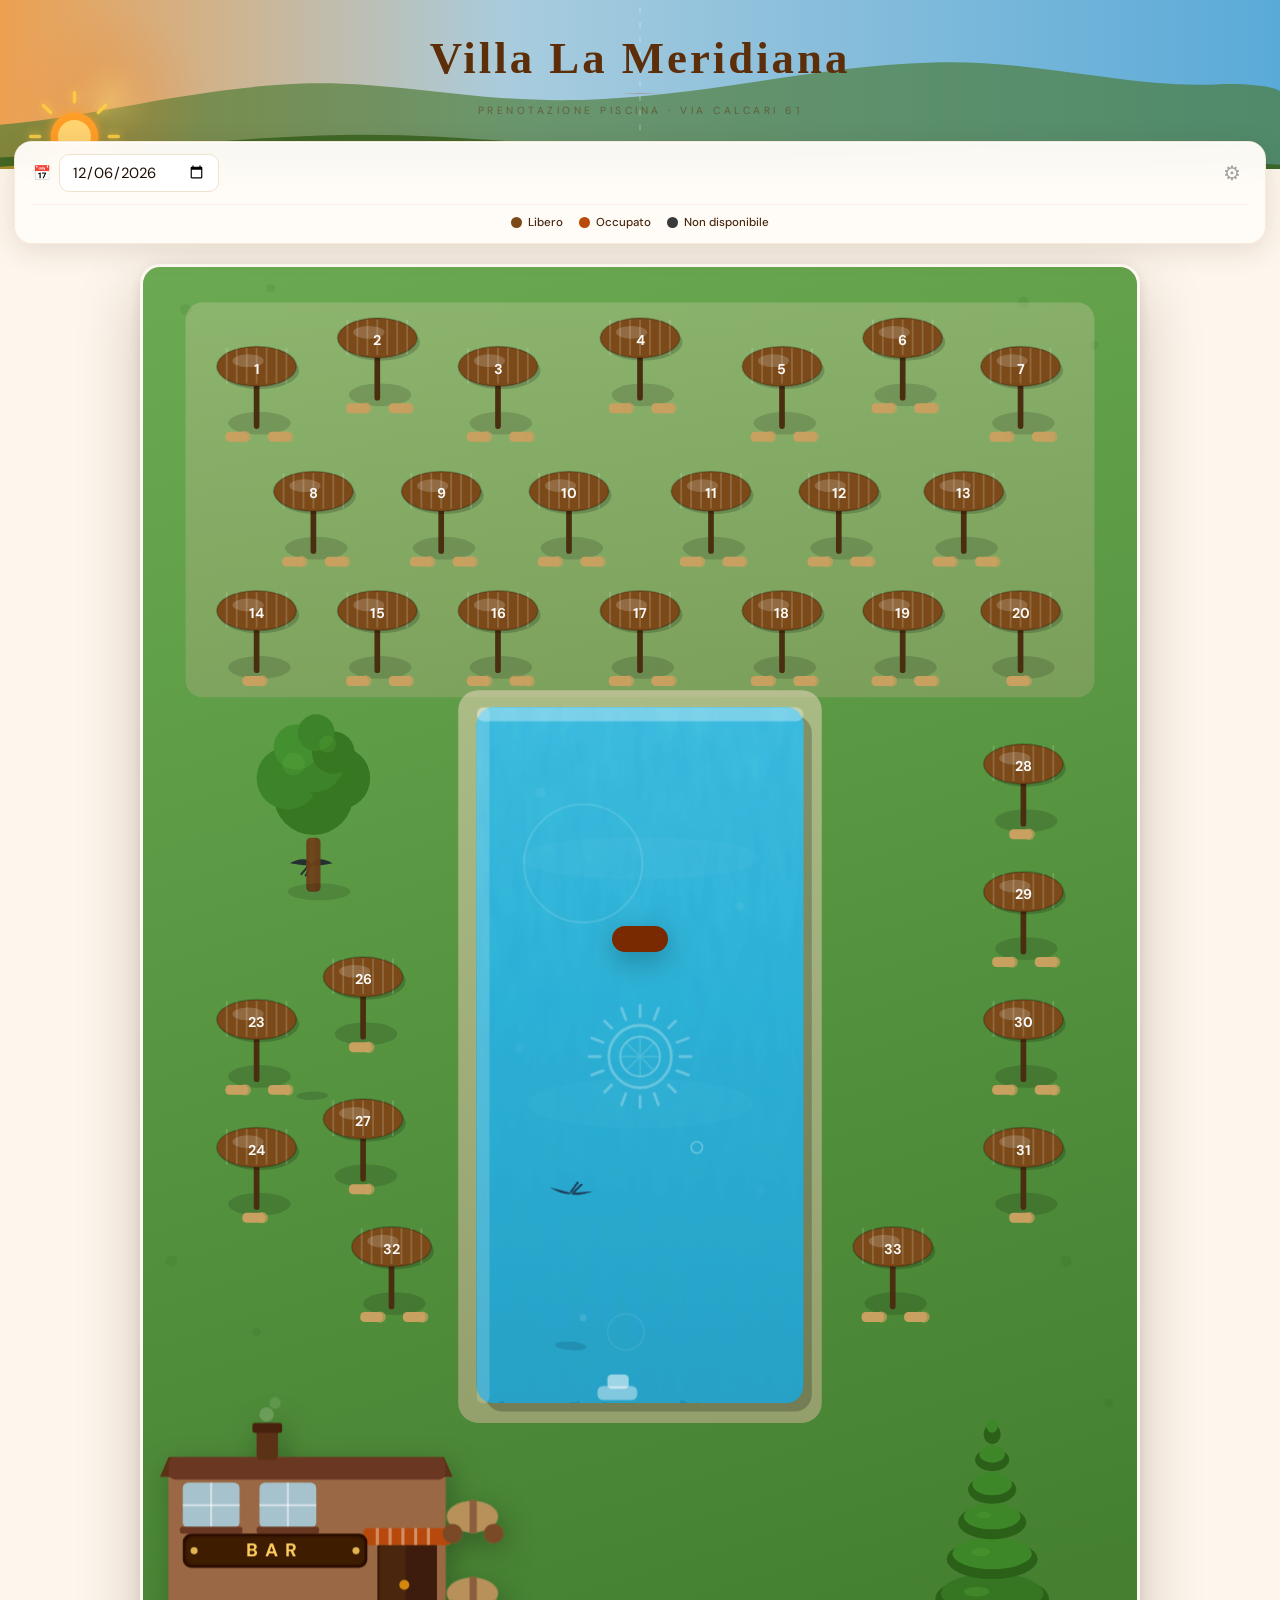
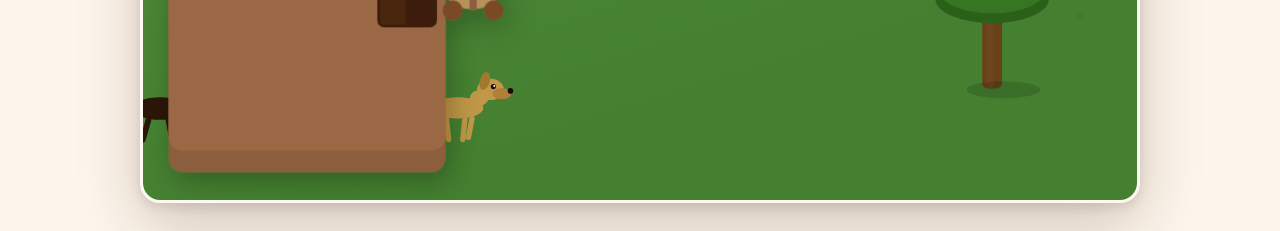
==== commit 816be53f: "Add files via upload" ====
--- a/index.html
+++ b/index.html
@@ -716,7 +716,15 @@
 
 <script>
 // Villa La Meridiana — protected
-(function(){var _d=atob(["Y29uc3QgQ0ZHPXtzdXBhYmFzZVVybDonWU9VUl9TVVBBQkFTRV9VUkwnLHN1cGFiYXNlS2V5OidZT1VS","X1NVUEFCQVNFX0FOT05fS0VZJyxhZG1pblBpbjonMTIzNCcscHJpY2VXZWVrZGF5OjEwLHByaWNlV2Vl","a2VuZDoyMH07CmNvbnN0IE9NQlJFTExPTkk9WwogIHtpZDoxLHg6ODAseToxMDAsczoyfSx7aWQ6Mix4","OjE2NSx5OjgwLHM6Mn0se2lkOjMseDoyNTAseToxMDAsczoyfSwKICB7aWQ6NCx4OjM1MCx5OjgwLHM6","Mn0se2lkOjUseDo0NTAseToxMDAsczoyfSx7aWQ6Nix4OjUzNSx5OjgwLHM6Mn0se2lkOjcseDo2MTgs","eToxMDAsczoyfSwKICB7aWQ6OCx4OjEyMCx5OjE4OCxzOjJ9LHtpZDo5LHg6MjEwLHk6MTg4LHM6Mn0s","e2lkOjEwLHg6MzAwLHk6MTg4LHM6Mn0sCiAge2lkOjExLHg6NDAwLHk6MTg4LHM6Mn0se2lkOjEyLHg6","NDkwLHk6MTg4LHM6Mn0se2lkOjEzLHg6NTc4LHk6MTg4LHM6Mn0sCiAge2lkOjE0LHg6ODAseToyNzIs","czoxfSx7aWQ6MTUseDoxNjUseToyNzIsczoyfSx7aWQ6MTYseDoyNTAseToyNzIsczoyfSwKICB7aWQ6","MTcseDozNTAseToyNzIsczoyfSx7aWQ6MTgseDo0NTAseToyNzIsczoyfSx7aWQ6MTkseDo1MzUseToy","NzIsczoyfSx7aWQ6MjAseDo2MTgseToyNzIsczoxfSwKICB7aWQ6MjMseDo4MCx5OjU2MCxzOjJ9LAog","IHtpZDoyNCx4OjgwLHk6NjUwLHM6MX0sCiAge2lkOjI2LHg6MTU1LHk6NTMwLHM6MX0se2lkOjI3LHg6","MTU1LHk6NjMwLHM6MX0sCiAge2lkOjMyLHg6MTc1LHk6NzIwLHM6Mn0sCiAge2lkOjMzLHg6NTI4LHk6","NzIwLHM6Mn0sCiAge2lkOjI4LHg6NjIwLHk6MzgwLHM6MX0se2lkOjI5LHg6NjIwLHk6NDcwLHM6Mn0s","e2lkOjMwLHg6NjIwLHk6NTYwLHM6Mn0se2lkOjMxLHg6NjIwLHk6NjUwLHM6MX0sCl07CmxldCBib29r","aW5ncz1bXSxzZWxPbWI9bnVsbCxhZG1pbk9wZW49ZmFsc2UscGF4PTE7CmRvY3VtZW50LmFkZEV2ZW50","TGlzdGVuZXIoJ0RPTUNvbnRlbnRMb2FkZWQnLCgpPT57CiAgY29uc3QgZHA9ZG9jdW1lbnQuZ2V0RWxl","bWVudEJ5SWQoJ2RhdGVQaWNrZXInKTsKICBkcC52YWx1ZT10b2RheSgpOyBkcC5taW49dG9kYXkoKTsK","ICBkcC5hZGRFdmVudExpc3RlbmVyKCdjaGFuZ2UnLCgpPT5sb2FkQmsoKSk7CiAgbG9hZEJrKCk7Cn0p","Owpjb25zdCB0b2RheT0oKT0+bmV3IERhdGUoKS50b0lTT1N0cmluZygpLnNwbGl0KCdUJylbMF07CmNv","bnN0IGlzV0U9ZD0+e2NvbnN0IHc9bmV3IERhdGUoZCsnVDEyOjAwOjAwJykuZ2V0RGF5KCk7cmV0dXJu","IHc9PT0wfHx3PT09Nn07CmNvbnN0IHByaWNlUGVyUGF4PWQ9PmlzV0UoZCk/Q0ZHLnByaWNlV2Vla2Vu","ZDpDRkcucHJpY2VXZWVrZGF5Owpjb25zdCBmbXREPWQ9Pm5ldyBEYXRlKGQrJ1QxMjowMDowMCcpLnRv","TG9jYWxlRGF0ZVN0cmluZygnaXQtSVQnLHt3ZWVrZGF5Oidsb25nJyxkYXk6J251bWVyaWMnLG1vbnRo","Oidsb25nJyx5ZWFyOidudW1lcmljJ30pOwpmdW5jdGlvbiBjaGFuZ2VQYXgoZGVsdGEpewogIHBheD1N","YXRoLm1heCgxLE1hdGgubWluKDEwLHBheCtkZWx0YSkpOwogIGRvY3VtZW50LmdldEVsZW1lbnRCeUlk","KCdwYXhOdW0nKS50ZXh0Q29udGVudD1wYXg7CiAgdXBkTW9kYWxQcmljZSgpOwp9CmZ1bmN0aW9uIHVw","ZE1vZGFsUHJpY2UoKXsKICBjb25zdCBkPWRvY3VtZW50LmdldEVsZW1lbnRCeUlkKCdtRGF0ZScpLnZh","bHVlfHxkb2N1bWVudC5nZXRFbGVtZW50QnlJZCgnZGF0ZVBpY2tlcicpLnZhbHVlOwogIGNvbnN0IHBw","PXByaWNlUGVyUGF4KGQpOwogIGNvbnN0IHRvdD1wcCpwYXg7CiAgZG9jdW1lbnQuZ2V0RWxlbWVudEJ5","SWQoJ21QcmljZScpLnRleHRDb250ZW50PWDigqwgJHt0b3R9YDsKICBkb2N1bWVudC5nZXRFbGVtZW50","QnlJZCgnbVByaWNlTm90ZScpLnRleHRDb250ZW50PWAke3BheH0gcGVycy4gw5cg4oKsJHtwcH0gwrcg","JHtpc1dFKGQpPyd3ZWVrZW5kJzonZmVyaWFsZSd9YDsKfQphc3luYyBmdW5jdGlvbiBzYkYocGF0aCxv","cHRzPXt9KXsKICBjb25zdCByPWF3YWl0IGZldGNoKENGRy5zdXBhYmFzZVVybCtwYXRoLHsuLi5vcHRz","LGhlYWRlcnM6eydhcGlrZXknOkNGRy5zdXBhYmFzZUtleSwnQXV0aG9yaXphdGlvbic6J0JlYXJlciAn","K0NGRy5zdXBhYmFzZUtleSwnQ29udGVudC1UeXBlJzonYXBwbGljYXRpb24vanNvbicsLi4uKG9wdHMu","aGVhZGVyc3x8e30pfX0pOwogIGlmKHIuc3RhdHVzPT09MjA0KXJldHVybiBudWxsOwogIHJldHVybiBy","Lmpzb24oKS5jYXRjaCgoKT0+bnVsbCk7Cn0KYXN5bmMgZnVuY3Rpb24gbG9hZEJrKCl7CiAgY29uc3Qg","ZD1kb2N1bWVudC5nZXRFbGVtZW50QnlJZCgnZGF0ZVBpY2tlcicpLnZhbHVlOwogIGlmKCFkKXJldHVy","bjsKICB0cnl7Y29uc3QgZGF0YT1hd2FpdCBzYkYoYC9yZXN0L3YxL2Jvb2tpbmdzP2RhdGU9ZXEuJHtk","fSZzZWxlY3Q9KmApO2Jvb2tpbmdzPUFycmF5LmlzQXJyYXkoZGF0YSk/ZGF0YTpbXTt9Y2F0Y2goZSl7","Ym9va2luZ3M9W107fQogIHJlbmRlck1hcCgpOwp9CmZ1bmN0aW9uIGdldERhdGUoKXsKICByZXR1cm4g","ZG9jdW1lbnQuZ2V0RWxlbWVudEJ5SWQoJ2RhdGVQaWNrZXInKS52YWx1ZXx8dG9kYXkoKTsKfQphc3lu","YyBmdW5jdGlvbiBsb2FkQWxsQmsoKXsKICB0cnl7Y29uc3QgZGF0YT1hd2FpdCBzYkYoJy9yZXN0L3Yx","L2Jvb2tpbmdzP3NlbGVjdD0qJm9yZGVyPWRhdGUuZGVzYyxjcmVhdGVkX2F0LmRlc2MnKTtib29raW5n","cz1BcnJheS5pc0FycmF5KGRhdGEpP2RhdGE6W107fWNhdGNoKGUpe30KfQpmdW5jdGlvbiBvbWJTdChp","ZCl7CiAgY29uc3QgZD1nZXREYXRlKCk7CiAgY29uc3QgYms9Ym9va2luZ3MuZmlsdGVyKGI9PmIub21i","cmVsbG9uZV9pZD09PWlkJiZiLmRhdGU9PT1kKTsKICByZXR1cm4gYmsubGVuZ3RoPjA/J2Z1bGwnOidm","cmVlJzsKfQpmdW5jdGlvbiBjYW5CayhpZCl7IHJldHVybiBvbWJTdChpZCk9PT0nZnJlZSc7IH0KY29u","c3QgTlM9J2h0dHA6Ly93d3cudzMub3JnLzIwMDAvc3ZnJzsKY29uc3QgbWs9dD0+ZG9jdW1lbnQuY3Jl","YXRlRWxlbWVudE5TKE5TLHQpOwpjb25zdCBhdD0oZWwsYSk9PntPYmplY3QuZW50cmllcyhhKS5mb3JF","YWNoKChbayx2XSk9PmVsLnNldEF0dHJpYnV0ZShrLHYpKTtyZXR1cm4gZWx9Owpjb25zdCBDT0w9ewog","IGZyZWU6e3RvcDonIzdCNEExOCcscG9sZTonIzRBMkUxMCcsc2Q6JyNDOEEwNjAnfSwKICBtb3JuaW5n","Ont0b3A6JyNENDg4MEEnLHBvbGU6JyM3QTUwMDAnLHNkOicjRUVDQzUwJ30sCiAgYWZ0ZXJub29uOnt0","b3A6JyNCODRBMEEnLHBvbGU6JyM3QTNBMDAnLHNkOicjRTg4QTQ0J30sCiAgZnVsbDp7dG9wOicjM0Ez","QTNBJyxwb2xlOicjMUUxRTFFJyxzZDonIzg4OCd9LAp9Owpjb25zdCB0dD1kb2N1bWVudC5nZXRFbGVt","ZW50QnlJZCgndHQnKTsKZnVuY3Rpb24gZHJhd09tYihvKXsKICBjb25zdCBzdD1vbWJTdChvLmlkKSxi","az1jYW5CayhvLmlkKSxjPUNPTFtzdF07CiAgY29uc3QgZz1taygnZycpOwogIGF0KGcse3RyYW5zZm9y","bTpgdHJhbnNsYXRlKCR7by54fSwke28ueX0pYCxjbGFzczondWcnfSk7CiAgaWYoIWJrKWF0KGcse29w","YWNpdHk6Jy40OCd9KTsKICBnLmFwcGVuZENoaWxkKGF0KG1rKCdlbGxpcHNlJykse2N4OjIsY3k6MTAs","cng6MjIscnk6OCxmaWxsOidyZ2JhKDAsMCwwLC4xNCknfSkpOwogIGNvbnN0IHNQb3M9by5zPT09MT9b","Wy0xMCwxNl1dOltbLSAyMiwxNl0sWzgsMTZdXTsKICBzUG9zLmZvckVhY2goKFtzeCxzeV0pPT57CiAg","ICBnLmFwcGVuZENoaWxkKGF0KG1rKCdyZWN0Jykse3g6c3gseTpzeSx3aWR0aDoxNixoZWlnaHQ6Nyxy","eDozLGZpbGw6Yy5zZH0pKTsKICAgIGcuYXBwZW5kQ2hpbGQoYXQobWsoJ2NpcmNsZScpLHtjeDpzeCsx","NCxjeTpzeSszLjUscjo0LGZpbGw6Yy5zZCxvcGFjaXR5OicuNyd9KSk7CiAgfSk7CiAgZy5hcHBlbmRD","aGlsZChhdChtaygncmVjdCcpLHt4Oi0yLHk6LTMwLHdpZHRoOjQsaGVpZ2h0OjQ0LHJ4OjIsZmlsbDpj","LnBvbGV9KSk7CiAgZy5hcHBlbmRDaGlsZChhdChtaygnZWxsaXBzZScpLHtjeDoyLGN5Oi0yNyxyeDoy","OCxyeToxMyxmaWxsOidyZ2JhKDAsMCwwLC4xOCknfSkpOwogIGNvbnN0IHRvcD1hdChtaygnZWxsaXBz","ZScpLHtjeDowLGN5Oi0zMCxyeDoyOCxyeToxNCxmaWxsOmMudG9wfSk7CiAgZy5hcHBlbmRDaGlsZCh0","b3ApOwogIGZvcihsZXQgaT0tMztpPD0zO2krKylnLmFwcGVuZENoaWxkKGF0KG1rKCdsaW5lJykse3gx","OmkqNyx5MTotNDMseDI6aSo3LHkyOi0xOCxzdHJva2U6J3JnYmEoMjU1LDI1NSwyNTUsLjE3KScsJ3N0","cm9rZS13aWR0aCc6MS4zfSkpOwogIGcuYXBwZW5kQ2hpbGQoYXQobWsoJ2VsbGlwc2UnKSx7Y3g6MCxj","eTotMzAscng6Mjgscnk6MTQsZmlsbDonbm9uZScsc3Ryb2tlOidyZ2JhKDAsMCwwLC4yKScsJ3N0cm9r","ZS13aWR0aCc6MS4yfSkpOwogIGcuYXBwZW5kQ2hpbGQoYXQobWsoJ2VsbGlwc2UnKSx7Y3g6LTYsY3k6","LTM0LHJ4OjExLHJ5OjQuNSxmaWxsOidyZ2JhKDI1NSwyNTUsMjU1LC4xOCknfSkpOwogIGNvbnN0IHR4","dD1hdChtaygndGV4dCcpLHt4OjAseTotMjUsJ3RleHQtYW5jaG9yJzonbWlkZGxlJyxmaWxsOidyZ2Jh","KDI1NSwyNTUsMjU1LC45NiknLCdmb250LXNpemUnOjEwLCdmb250LWZhbWlseSc6J0RNIFNhbnMsc2Fu","cy1zZXJpZicsJ2ZvbnQtd2VpZ2h0JzonNzAwJ30pOwogIHR4dC50ZXh0Q29udGVudD1vLmlkOwogIGcu","YXBwZW5kQ2hpbGQodHh0KTsKICBpZihiayl7CiAgICBjb25zdCBoaXQ9YXQobWsoJ3JlY3QnKSx7eDot","MzQseTotNTIsd2lkdGg6NjgsaGVpZ2h0OjgyLGZpbGw6J3RyYW5zcGFyZW50JywncG9pbnRlci1ldmVu","dHMnOidhbGwnLGN1cnNvcjoncG9pbnRlcid9KTsKICAgIGcuYXBwZW5kQ2hpbGQoaGl0KTsKICB9CiAg","cmV0dXJuIGc7Cn0KZnVuY3Rpb24gbXZUVChlKXt0dC5zdHlsZS5sZWZ0PShlLmNsaWVudFgrMTQpKydw","eCc7dHQuc3R5bGUudG9wPShlLmNsaWVudFktMzgpKydweCd9CmZ1bmN0aW9uIHJlbmRlck1hcCgpewog","IGNvbnN0IGw9ZG9jdW1lbnQuZ2V0RWxlbWVudEJ5SWQoJ2xheWVyJyk7CiAgbC5pbm5lckhUTUw9Jyc7","CiAgT01CUkVMTE9OSS5mb3JFYWNoKG89PmwuYXBwZW5kQ2hpbGQoZHJhd09tYihvKSkpOwp9Ci8vIExp","c3RlbmVyIHRvdWNoIGNlbnRyYWxpenphdG8gc3VsbCdTVkcg4oCUIGFwcHJvY2NpbyBwacO5IGFmZmlk","YWJpbGUgc3UgaU9TCihmdW5jdGlvbiBzZXR1cFNWR1RvdWNoKCl7CiAgY29uc3Qgc3ZnPWRvY3VtZW50","LmdldEVsZW1lbnRCeUlkKCdwb29sTWFwJyk7CiAgaWYoIXN2ZylyZXR1cm47CiAgbGV0IF9sYXN0T3Bl","bj0wOwogIHN2Zy5hZGRFdmVudExpc3RlbmVyKCd0b3VjaGVuZCcsKGUpPT57CiAgICBjb25zdCBub3c9","RGF0ZS5ub3coKTsKICAgIGlmKG5vdy1fbGFzdE9wZW48NjAwKXJldHVybjsgCiAgICBjb25zdCB0b3Vj","aD1lLmNoYW5nZWRUb3VjaGVzWzBdOwogICAgY29uc3QgcmVjdD1zdmcuZ2V0Qm91bmRpbmdDbGllbnRS","ZWN0KCk7CiAgICBjb25zdCBzY2FsZVg9NzAwL3JlY3Qud2lkdGg7CiAgICBjb25zdCBzY2FsZVk9MTA4","MC9yZWN0LmhlaWdodDsKICAgIGNvbnN0IHN2Z1g9KHRvdWNoLmNsaWVudFgtcmVjdC5sZWZ0KSpzY2Fs","ZVg7CiAgICBjb25zdCBzdmdZPSh0b3VjaC5jbGllbnRZLXJlY3QudG9wKSpzY2FsZVk7CiAgICBmb3Io","Y29uc3QgbyBvZiBPTUJSRUxMT05JKXsKICAgICAgaWYoIWNhbkJrKG8uaWQpKWNvbnRpbnVlOwogICAg","ICBjb25zdCBkeD1zdmdYLW8ueCwgZHk9c3ZnWS1vLnk7CiAgICAgIGlmKGR4Pi0zOCYmZHg8MzgmJmR5","Pi01NSYmZHk8MzgpewogICAgICAgIGUucHJldmVudERlZmF1bHQoKTsKICAgICAgICBlLnN0b3BQcm9w","YWdhdGlvbigpOwogICAgICAgIF9sYXN0T3Blbj1ub3c7CiAgICAgICAgb3BlbkJvb2sobyk7CiAgICAg","ICAgcmV0dXJuOwogICAgICB9CiAgICB9CiAgfSx7cGFzc2l2ZTpmYWxzZX0pOwogIHN2Zy5hZGRFdmVu","dExpc3RlbmVyKCdjbGljaycsKGUpPT57CiAgICBjb25zdCByZWN0PXN2Zy5nZXRCb3VuZGluZ0NsaWVu","dFJlY3QoKTsKICAgIGNvbnN0IHNjYWxlWD03MDAvcmVjdC53aWR0aDsKICAgIGNvbnN0IHNjYWxlWT0x","MDgwL3JlY3QuaGVpZ2h0OwogICAgY29uc3Qgc3ZnWD0oZS5jbGllbnRYLXJlY3QubGVmdCkqc2NhbGVY","OwogICAgY29uc3Qgc3ZnWT0oZS5jbGllbnRZLXJlY3QudG9wKSpzY2FsZVk7CiAgICBmb3IoY29uc3Qg","byBvZiBPTUJSRUxMT05JKXsKICAgICAgaWYoIWNhbkJrKG8uaWQpKWNvbnRpbnVlOwogICAgICBjb25z","dCBkeD1zdmdYLW8ueCwgZHk9c3ZnWS1vLnk7CiAgICAgIGlmKGR4Pi0zOCYmZHg8MzgmJmR5Pi01NSYm","ZHk8MzgpewogICAgICAgIG9wZW5Cb29rKG8pOyByZXR1cm47CiAgICAgIH0KICAgIH0KICB9KTsKfSko","KTsKZnVuY3Rpb24gb3BlbkJvb2sobyl7CiAgc2VsT21iPW87IHBheD0xOwogIGNvbnN0IGQ9Z2V0RGF0","ZSgpOwogIGRvY3VtZW50LmdldEVsZW1lbnRCeUlkKCdtVGl0bGUnKS50ZXh0Q29udGVudD1g4piCIE9t","YnJlbGxvbmUgIyR7by5pZH1gOwogIGRvY3VtZW50LmdldEVsZW1lbnRCeUlkKCdtU3ViJykudGV4dENv","bnRlbnQ9YPCfm48gJHtvLnN9IHNkcmFpYSR7by5zPjE/J2UnOicnfSDCtyBHaW9ybmF0YSBpbnRlcmFg","OwogIGRvY3VtZW50LmdldEVsZW1lbnRCeUlkKCdtRGF0ZScpLnZhbHVlPWQ7CiAgZG9jdW1lbnQuZ2V0","RWxlbWVudEJ5SWQoJ21EYXRlJykubWluPXRvZGF5KCk7CiAgZG9jdW1lbnQuZ2V0RWxlbWVudEJ5SWQo","J3BheE51bScpLnRleHRDb250ZW50PScxJzsKICBkb2N1bWVudC5nZXRFbGVtZW50QnlJZCgnZk5hbWUn","KS52YWx1ZT0nJzsKICBkb2N1bWVudC5nZXRFbGVtZW50QnlJZCgnZlBob25lJykudmFsdWU9Jyc7CiAg","dXBkTW9kYWxQcmljZSgpOwogIGRvY3VtZW50LmdldEVsZW1lbnRCeUlkKCdib29rT3ZlcmxheScpLmNs","YXNzTGlzdC5hZGQoJ29wZW4nKTsKICBzZXRUaW1lb3V0KCgpPT57CiAgICB0cnl7IGRvY3VtZW50Lmdl","dEVsZW1lbnRCeUlkKCdmTmFtZScpLmZvY3VzKCk7IH1jYXRjaChlKXt9CiAgfSwgMzgwKTsKfQpmdW5j","dGlvbiBjbG9zZUJvb2soKXtkb2N1bWVudC5nZXRFbGVtZW50QnlJZCgnYm9va092ZXJsYXknKS5jbGFz","c0xpc3QucmVtb3ZlKCdvcGVuJyk7c2VsT21iPW51bGx9CmFzeW5jIGZ1bmN0aW9uIGNvbmZpcm1Cb29r","aW5nKCl7CiAgY29uc3QgbmFtZT1kb2N1bWVudC5nZXRFbGVtZW50QnlJZCgnZk5hbWUnKS52YWx1ZS50","cmltKCk7CiAgaWYoIW5hbWUpe3RvYXN0KCfimqDvuI8gSW5zZXJpc2NpIG5vbWUgZSBjb2dub21lJyk7","cmV0dXJufQogIGNvbnN0IGQ9ZG9jdW1lbnQuZ2V0RWxlbWVudEJ5SWQoJ21EYXRlJykudmFsdWV8fGdl","dERhdGUoKTsKICBjb25zdCBwcD1wcmljZVBlclBheChkKTsKICBjb25zdCByb3c9e2RhdGU6ZCxzbG90","OidnaW9ybmF0YScsb21icmVsbG9uZV9pZDpzZWxPbWIuaWQsZ3Vlc3RfbmFtZTpuYW1lLAogICAgZ3Vl","c3RfcGhvbmU6ZG9jdW1lbnQuZ2V0RWxlbWVudEJ5SWQoJ2ZQaG9uZScpLnZhbHVlLnRyaW0oKSwKICAg","IHBlcnNvbmU6cGF4LHByaWNlOnBwKnBheCxjcmVhdGVkX2F0Om5ldyBEYXRlKCkudG9JU09TdHJpbmco","KX07CiAgdHJ5ewogICAgY29uc3QgcmVzPWF3YWl0IHNiRignL3Jlc3QvdjEvYm9va2luZ3MnLHttZXRo","b2Q6J1BPU1QnLGhlYWRlcnM6e1ByZWZlcjoncmV0dXJuPXJlcHJlc2VudGF0aW9uJ30sYm9keTpKU09O","LnN0cmluZ2lmeShyb3cpfSk7CiAgICBjb25zdCBzYXZlZD1BcnJheS5pc0FycmF5KHJlcyk/cmVzWzBd","OnJlczsKICAgIGlmKHNhdmVkPy5pZCl7Ym9va2luZ3MucHVzaChzYXZlZCk7dG9hc3QoJ+KchSBQcmVu","b3RhemlvbmUgY29uZmVybWF0YSEnKX1lbHNlIHRocm93IG5ldyBFcnJvcigpOwogIH1jYXRjaChlKXty","b3cuaWQ9RGF0ZS5ub3coKTtib29raW5ncy5wdXNoKHJvdyk7dG9hc3QoJ+KchSBTYWx2YXRvIChvZmZs","aW5lKScpfQogIGNsb3NlQm9vaygpO3JlbmRlck1hcCgpO2lmKGFkbWluT3BlbilyZW5kZXJBZG1pbigp","Owp9CmZ1bmN0aW9uIG9wZW5BZG1pbigpe2RvY3VtZW50LmdldEVsZW1lbnRCeUlkKCdwaW5JbnB1dCcp","LnZhbHVlPScnO2RvY3VtZW50LmdldEVsZW1lbnRCeUlkKCdwaW5PdmVybGF5JykuY2xhc3NMaXN0LmFk","ZCgnb3BlbicpO3NldFRpbWVvdXQoKCk9PmRvY3VtZW50LmdldEVsZW1lbnRCeUlkKCdwaW5JbnB1dCcp","LmZvY3VzKCksNDAwKX0KZnVuY3Rpb24gY2xvc2VQaW4oKXtkb2N1bWVudC5nZXRFbGVtZW50QnlJZCgn","cGluT3ZlcmxheScpLmNsYXNzTGlzdC5yZW1vdmUoJ29wZW4nKX0KYXN5bmMgZnVuY3Rpb24gY2hlY2tQ","aW4oKXsKICBpZihkb2N1bWVudC5nZXRFbGVtZW50QnlJZCgncGluSW5wdXQnKS52YWx1ZT09PUNGRy5h","ZG1pblBpbil7CiAgICBjbG9zZVBpbigpO2F3YWl0IGxvYWRBbGxCaygpO2FkbWluT3Blbj10cnVlO3Jl","bmRlckFkbWluKCk7CiAgICBkb2N1bWVudC5nZXRFbGVtZW50QnlJZCgnYWRtaW5TZWN0aW9uJykuY2xh","c3NMaXN0LmFkZCgnb3BlbicpOwogICAgZG9jdW1lbnQuZ2V0RWxlbWVudEJ5SWQoJ2FkbWluU2VjdGlv","bicpLnNjcm9sbEludG9WaWV3KHtiZWhhdmlvcjonc21vb3RoJ30pOwogIH1lbHNle3RvYXN0KCfinYwg","UElOIG5vbiBjb3JyZXR0bycpO2RvY3VtZW50LmdldEVsZW1lbnRCeUlkKCdwaW5JbnB1dCcpLnZhbHVl","PScnfQp9CmZ1bmN0aW9uIGNsb3NlQWRtaW4oKXtkb2N1bWVudC5nZXRFbGVtZW50QnlJZCgnYWRtaW5T","ZWN0aW9uJykuY2xhc3NMaXN0LnJlbW92ZSgnb3BlbicpO2FkbWluT3Blbj1mYWxzZX0KZnVuY3Rpb24g","cmVuZGVyQWRtaW4oKXsKICBjb25zdCB0b3RhbD1ib29raW5ncy5sZW5ndGgsaW5jYXNzbz1ib29raW5n","cy5yZWR1Y2UoKHMsYik9PnMrKGIucHJpY2V8fDApLDApLG9nZ2k9dG9kYXkoKSx0bj1ib29raW5ncy5m","aWx0ZXIoYj0+Yi5kYXRlPT09b2dnaSkubGVuZ3RoOwogIGRvY3VtZW50LmdldEVsZW1lbnRCeUlkKCdh","ZG1pblN0YXRzJykuaW5uZXJIVE1MPWAKICAgIDxkaXYgY2xhc3M9InNjIj48ZGl2IGNsYXNzPSJ2Ij4k","e3RvdGFsfTwvZGl2PjxkaXYgY2xhc3M9ImwiPlByZW5vdGF6aW9uaSB0b3RhbGk8L2Rpdj48L2Rpdj4K","ICAgIDxkaXYgY2xhc3M9InNjIj48ZGl2IGNsYXNzPSJ2Ij4ke3RufTwvZGl2PjxkaXYgY2xhc3M9Imwi","Pk9nZ2k8L2Rpdj48L2Rpdj4KICAgIDxkaXYgY2xhc3M9InNjIj48ZGl2IGNsYXNzPSJ2Ij7igqwke2lu","Y2Fzc299PC9kaXY+PGRpdiBjbGFzcz0ibCI+SW5jYXNzbyB0b3RhbGU8L2Rpdj48L2Rpdj5gOwogIGNv","bnN0IGJ5RGF0ZT17fTtib29raW5ncy5mb3JFYWNoKGI9PnsoYnlEYXRlW2IuZGF0ZV09YnlEYXRlW2Iu","ZGF0ZV18fFtdKS5wdXNoKGIpfSk7CiAgY29uc3QgbGlzdD1kb2N1bWVudC5nZXRFbGVtZW50QnlJZCgn","Ym9va2luZ3NMaXN0Jyk7bGlzdC5pbm5lckhUTUw9Jyc7CiAgaWYoIWJvb2tpbmdzLmxlbmd0aCl7bGlz","dC5pbm5lckhUTUw9JzxkaXYgY2xhc3M9ImVtcCI+TmVzc3VuYSBwcmVub3RhemlvbmUgdHJvdmF0YS48","L2Rpdj4nO3JldHVybn0KICBPYmplY3Qua2V5cyhieURhdGUpLnNvcnQoKS5yZXZlcnNlKCkuZm9yRWFj","aChkPT57CiAgICBjb25zdCBoPWRvY3VtZW50LmNyZWF0ZUVsZW1lbnQoJ2RpdicpO2guY2xhc3NOYW1l","PSdkaCc7aC50ZXh0Q29udGVudD1mbXREKGQpO2xpc3QuYXBwZW5kQ2hpbGQoaCk7CiAgICBieURhdGVb","ZF0uZm9yRWFjaChiPT57CiAgICAgIGNvbnN0IGNhcmQ9ZG9jdW1lbnQuY3JlYXRlRWxlbWVudCgnZGl2","Jyk7Y2FyZC5jbGFzc05hbWU9YGJjICR7Yi5zbG90fWA7CiAgICAgIGNhcmQuaW5uZXJIVE1MPWA8ZGl2","PjxkaXYgY2xhc3M9ImJuIj7imIIgIyR7Yi5vbWJyZWxsb25lX2lkfSDCtyAke2IuZ3Vlc3RfbmFtZX08","L2Rpdj48ZGl2IGNsYXNzPSJiZCI+R2lvcm5hdGEgaW50ZXJhJHtiLnBlcnNvbmU/JyDCtyDwn5GlICcr","Yi5wZXJzb25lKycgcGVycy4nOicnfSR7Yi5ndWVzdF9waG9uZT8nIMK3IPCfk54gJytiLmd1ZXN0X3Bo","b25lOicnfTwvZGl2PjwvZGl2PjxkaXYgY2xhc3M9ImJwIj7igqwke2IucHJpY2V9PC9kaXY+PGJ1dHRv","biBjbGFzcz0iYmRlbCIgb25jbGljaz0iZGVsQmsoJyR7Yi5pZH0nKSI+8J+XkTwvYnV0dG9uPmA7CiAg","ICAgIGxpc3QuYXBwZW5kQ2hpbGQoY2FyZCk7CiAgICB9KTsKICB9KTsKfQphc3luYyBmdW5jdGlvbiBk","ZWxCayhpZCl7CiAgaWYoIWNvbmZpcm0oJ0VsaW1pbmFyZSBxdWVzdGEgcHJlbm90YXppb25lPycpKXJl","dHVybjsKICB0cnl7YXdhaXQgc2JGKGAvcmVzdC92MS9ib29raW5ncz9pZD1lcS4ke2lkfWAse21ldGhv","ZDonREVMRVRFJ30pfWNhdGNoKGUpe30KICBib29raW5ncz1ib29raW5ncy5maWx0ZXIoYj0+U3RyaW5n","KGIuaWQpIT09U3RyaW5nKGlkKSk7CiAgcmVuZGVyQWRtaW4oKTtyZW5kZXJNYXAoKTt0b2FzdCgn8J+X","kSBFbGltaW5hdGEnKTsKfQooZnVuY3Rpb24gc3RhcnRTdW4oKXsKICBmdW5jdGlvbiBmaXJlKCl7CiAg","ICBbJ3N1bk1vdGlvbicsJ2dsb3dNb3Rpb24nLCdnbG93T3BhY2l0eScsJ3N1bkNvbG9yJ10uZm9yRWFj","aChmdW5jdGlvbihpZCl7CiAgICAgIHZhciBlbD1kb2N1bWVudC5nZXRFbGVtZW50QnlJZChpZCk7CiAg","ICAgIGlmKGVsICYmIGVsLmJlZ2luRWxlbWVudCkgZWwuYmVnaW5FbGVtZW50KCk7CiAgICB9KTsKICB9","CiAgaWYoZG9jdW1lbnQucmVhZHlTdGF0ZT09PSdjb21wbGV0ZScpeyBmaXJlKCk7IH0KICBlbHNlIHsg","d2luZG93LmFkZEV2ZW50TGlzdGVuZXIoJ2xvYWQnLGZpcmUse29uY2U6dHJ1ZX0pOyB9Cn0pKCk7CmZ1","bmN0aW9uIHRvYXN0KG1zZyl7Y29uc3QgZWw9ZG9jdW1lbnQuZ2V0RWxlbWVudEJ5SWQoJ3RvYXN0Jyk7","ZWwudGV4dENvbnRlbnQ9bXNnO2VsLmNsYXNzTGlzdC5hZGQoJ3Nob3cnKTtzZXRUaW1lb3V0KCgpPT5l","bC5jbGFzc0xpc3QucmVtb3ZlKCdzaG93JyksMzIwMCl9ClsnYm9va092ZXJsYXknLCdwaW5PdmVybGF5","J10uZm9yRWFjaChpZD0+ewogIGNvbnN0IG92ZXJsYXkgPSBkb2N1bWVudC5nZXRFbGVtZW50QnlJZChp","ZCk7CiAgb3ZlcmxheS5hZGRFdmVudExpc3RlbmVyKCdjbGljaycsZT0+ewogICAgaWYoZS50YXJnZXQ9","PT1vdmVybGF5KSBpZD09PSdib29rT3ZlcmxheSc/Y2xvc2VCb29rKCk6Y2xvc2VQaW4oKTsKICB9KTsK","ICAvLyBCbG9jY2EgcHJvcGFnYXppb25lIGRlaSBjbGljayBkYWwgbW9kYWwgdmVyc28gbCdvdmVybGF5","CiAgb3ZlcmxheS5xdWVyeVNlbGVjdG9yKCcubW8nKS5hZGRFdmVudExpc3RlbmVyKCdjbGljaycsZT0+","ZS5zdG9wUHJvcGFnYXRpb24oKSk7Cn0pOw=="].join(''));var _s=document.createElement('script');_s.textContent=_d;document.head.appendChild(_s);})();
+(function(){
+var _b=atob(["Y29uc3QgQ0ZHPXtzdXBhYmFzZVVybDonWU9VUl9TVVBBQkFTRV9VUkwnLHN1cGFiYXNlS2V5OidZT1VS","X1NVUEFCQVNFX0FOT05fS0VZJyxhZG1pblBpbjonMTIzNCcscHJpY2VXZWVrZGF5OjEwLHByaWNlV2Vl","a2VuZDoyMH07CmNvbnN0IE9NQlJFTExPTkk9WwogIHtpZDoxLHg6ODAseToxMDAsczoyfSx7aWQ6Mix4","OjE2NSx5OjgwLHM6Mn0se2lkOjMseDoyNTAseToxMDAsczoyfSwKICB7aWQ6NCx4OjM1MCx5OjgwLHM6","Mn0se2lkOjUseDo0NTAseToxMDAsczoyfSx7aWQ6Nix4OjUzNSx5OjgwLHM6Mn0se2lkOjcseDo2MTgs","eToxMDAsczoyfSwKICB7aWQ6OCx4OjEyMCx5OjE4OCxzOjJ9LHtpZDo5LHg6MjEwLHk6MTg4LHM6Mn0s","e2lkOjEwLHg6MzAwLHk6MTg4LHM6Mn0sCiAge2lkOjExLHg6NDAwLHk6MTg4LHM6Mn0se2lkOjEyLHg6","NDkwLHk6MTg4LHM6Mn0se2lkOjEzLHg6NTc4LHk6MTg4LHM6Mn0sCiAge2lkOjE0LHg6ODAseToyNzIs","czoxfSx7aWQ6MTUseDoxNjUseToyNzIsczoyfSx7aWQ6MTYseDoyNTAseToyNzIsczoyfSwKICB7aWQ6","MTcseDozNTAseToyNzIsczoyfSx7aWQ6MTgseDo0NTAseToyNzIsczoyfSx7aWQ6MTkseDo1MzUseToy","NzIsczoyfSx7aWQ6MjAseDo2MTgseToyNzIsczoxfSwKICB7aWQ6MjMseDo4MCx5OjU2MCxzOjJ9LAog","IHtpZDoyNCx4OjgwLHk6NjUwLHM6MX0sCiAge2lkOjI2LHg6MTU1LHk6NTMwLHM6MX0se2lkOjI3LHg6","MTU1LHk6NjMwLHM6MX0sCiAge2lkOjMyLHg6MTc1LHk6NzIwLHM6Mn0sCiAge2lkOjMzLHg6NTI4LHk6","NzIwLHM6Mn0sCiAge2lkOjI4LHg6NjIwLHk6MzgwLHM6MX0se2lkOjI5LHg6NjIwLHk6NDcwLHM6Mn0s","e2lkOjMwLHg6NjIwLHk6NTYwLHM6Mn0se2lkOjMxLHg6NjIwLHk6NjUwLHM6MX0sCl07CmxldCBib29r","aW5ncz1bXSxzZWxPbWI9bnVsbCxhZG1pbk9wZW49ZmFsc2UscGF4PTE7CmRvY3VtZW50LmFkZEV2ZW50","TGlzdGVuZXIoJ0RPTUNvbnRlbnRMb2FkZWQnLCgpPT57CiAgY29uc3QgZHA9ZG9jdW1lbnQuZ2V0RWxl","bWVudEJ5SWQoJ2RhdGVQaWNrZXInKTsKICBkcC52YWx1ZT10b2RheSgpOyBkcC5taW49dG9kYXkoKTsK","ICBkcC5hZGRFdmVudExpc3RlbmVyKCdjaGFuZ2UnLCgpPT5sb2FkQmsoKSk7CiAgbG9hZEJrKCk7Cn0p","Owpjb25zdCB0b2RheT0oKT0+bmV3IERhdGUoKS50b0lTT1N0cmluZygpLnNwbGl0KCdUJylbMF07CmNv","bnN0IGlzV0U9ZD0+e2NvbnN0IHc9bmV3IERhdGUoZCsnVDEyOjAwOjAwJykuZ2V0RGF5KCk7cmV0dXJu","IHc9PT0wfHx3PT09Nn07CmNvbnN0IHByaWNlUGVyUGF4PWQ9PmlzV0UoZCk/Q0ZHLnByaWNlV2Vla2Vu","ZDpDRkcucHJpY2VXZWVrZGF5Owpjb25zdCBmbXREPWQ9Pm5ldyBEYXRlKGQrJ1QxMjowMDowMCcpLnRv","TG9jYWxlRGF0ZVN0cmluZygnaXQtSVQnLHt3ZWVrZGF5Oidsb25nJyxkYXk6J251bWVyaWMnLG1vbnRo","Oidsb25nJyx5ZWFyOidudW1lcmljJ30pOwpmdW5jdGlvbiBjaGFuZ2VQYXgoZGVsdGEpewogIHBheD1N","YXRoLm1heCgxLE1hdGgubWluKDEwLHBheCtkZWx0YSkpOwogIGRvY3VtZW50LmdldEVsZW1lbnRCeUlk","KCdwYXhOdW0nKS50ZXh0Q29udGVudD1wYXg7CiAgdXBkTW9kYWxQcmljZSgpOwp9CmZ1bmN0aW9uIHVw","ZE1vZGFsUHJpY2UoKXsKICBjb25zdCBkPWRvY3VtZW50LmdldEVsZW1lbnRCeUlkKCdtRGF0ZScpLnZh","bHVlfHxkb2N1bWVudC5nZXRFbGVtZW50QnlJZCgnZGF0ZVBpY2tlcicpLnZhbHVlOwogIGNvbnN0IHBw","PXByaWNlUGVyUGF4KGQpOwogIGNvbnN0IHRvdD1wcCpwYXg7CiAgZG9jdW1lbnQuZ2V0RWxlbWVudEJ5","SWQoJ21QcmljZScpLnRleHRDb250ZW50PWDigqwgJHt0b3R9YDsKICBkb2N1bWVudC5nZXRFbGVtZW50","QnlJZCgnbVByaWNlTm90ZScpLnRleHRDb250ZW50PWAke3BheH0gcGVycy4gw5cg4oKsJHtwcH0gwrcg","JHtpc1dFKGQpPyd3ZWVrZW5kJzonZmVyaWFsZSd9YDsKfQphc3luYyBmdW5jdGlvbiBzYkYocGF0aCxv","cHRzPXt9KXsKICBjb25zdCByPWF3YWl0IGZldGNoKENGRy5zdXBhYmFzZVVybCtwYXRoLHsuLi5vcHRz","LGhlYWRlcnM6eydhcGlrZXknOkNGRy5zdXBhYmFzZUtleSwnQXV0aG9yaXphdGlvbic6J0JlYXJlciAn","K0NGRy5zdXBhYmFzZUtleSwnQ29udGVudC1UeXBlJzonYXBwbGljYXRpb24vanNvbicsLi4uKG9wdHMu","aGVhZGVyc3x8e30pfX0pOwogIGlmKHIuc3RhdHVzPT09MjA0KXJldHVybiBudWxsOwogIHJldHVybiBy","Lmpzb24oKS5jYXRjaCgoKT0+bnVsbCk7Cn0KYXN5bmMgZnVuY3Rpb24gbG9hZEJrKCl7CiAgY29uc3Qg","ZD1kb2N1bWVudC5nZXRFbGVtZW50QnlJZCgnZGF0ZVBpY2tlcicpLnZhbHVlOwogIGlmKCFkKXJldHVy","bjsKICB0cnl7Y29uc3QgZGF0YT1hd2FpdCBzYkYoYC9yZXN0L3YxL2Jvb2tpbmdzP2RhdGU9ZXEuJHtk","fSZzZWxlY3Q9KmApO2Jvb2tpbmdzPUFycmF5LmlzQXJyYXkoZGF0YSk/ZGF0YTpbXTt9Y2F0Y2goZSl7","Ym9va2luZ3M9W107fQogIHJlbmRlck1hcCgpOwp9CmZ1bmN0aW9uIGdldERhdGUoKXsKICByZXR1cm4g","ZG9jdW1lbnQuZ2V0RWxlbWVudEJ5SWQoJ2RhdGVQaWNrZXInKS52YWx1ZXx8dG9kYXkoKTsKfQphc3lu","YyBmdW5jdGlvbiBsb2FkQWxsQmsoKXsKICB0cnl7Y29uc3QgZGF0YT1hd2FpdCBzYkYoJy9yZXN0L3Yx","L2Jvb2tpbmdzP3NlbGVjdD0qJm9yZGVyPWRhdGUuZGVzYyxjcmVhdGVkX2F0LmRlc2MnKTtib29raW5n","cz1BcnJheS5pc0FycmF5KGRhdGEpP2RhdGE6W107fWNhdGNoKGUpe30KfQpmdW5jdGlvbiBvbWJTdChp","ZCl7CiAgY29uc3QgZD1nZXREYXRlKCk7CiAgY29uc3QgYms9Ym9va2luZ3MuZmlsdGVyKGI9PmIub21i","cmVsbG9uZV9pZD09PWlkJiZiLmRhdGU9PT1kKTsKICByZXR1cm4gYmsubGVuZ3RoPjA/J2Z1bGwnOidm","cmVlJzsKfQpmdW5jdGlvbiBjYW5CayhpZCl7IHJldHVybiBvbWJTdChpZCk9PT0nZnJlZSc7IH0KY29u","c3QgTlM9J2h0dHA6Ly93d3cudzMub3JnLzIwMDAvc3ZnJzsKY29uc3QgbWs9dD0+ZG9jdW1lbnQuY3Jl","YXRlRWxlbWVudE5TKE5TLHQpOwpjb25zdCBhdD0oZWwsYSk9PntPYmplY3QuZW50cmllcyhhKS5mb3JF","YWNoKChbayx2XSk9PmVsLnNldEF0dHJpYnV0ZShrLHYpKTtyZXR1cm4gZWx9Owpjb25zdCBDT0w9ewog","IGZyZWU6e3RvcDonIzdCNEExOCcscG9sZTonIzRBMkUxMCcsc2Q6JyNDOEEwNjAnfSwKICBtb3JuaW5n","Ont0b3A6JyNENDg4MEEnLHBvbGU6JyM3QTUwMDAnLHNkOicjRUVDQzUwJ30sCiAgYWZ0ZXJub29uOnt0","b3A6JyNCODRBMEEnLHBvbGU6JyM3QTNBMDAnLHNkOicjRTg4QTQ0J30sCiAgZnVsbDp7dG9wOicjM0Ez","QTNBJyxwb2xlOicjMUUxRTFFJyxzZDonIzg4OCd9LAp9Owpjb25zdCB0dD1kb2N1bWVudC5nZXRFbGVt","ZW50QnlJZCgndHQnKTsKZnVuY3Rpb24gZHJhd09tYihvKXsKICBjb25zdCBzdD1vbWJTdChvLmlkKSxi","az1jYW5CayhvLmlkKSxjPUNPTFtzdF07CiAgY29uc3QgZz1taygnZycpOwogIGF0KGcse3RyYW5zZm9y","bTpgdHJhbnNsYXRlKCR7by54fSwke28ueX0pYCxjbGFzczondWcnfSk7CiAgaWYoIWJrKWF0KGcse29w","YWNpdHk6Jy40OCd9KTsKICBnLmFwcGVuZENoaWxkKGF0KG1rKCdlbGxpcHNlJykse2N4OjIsY3k6MTAs","cng6MjIscnk6OCxmaWxsOidyZ2JhKDAsMCwwLC4xNCknfSkpOwogIGNvbnN0IHNQb3M9by5zPT09MT9b","Wy0xMCwxNl1dOltbLSAyMiwxNl0sWzgsMTZdXTsKICBzUG9zLmZvckVhY2goKFtzeCxzeV0pPT57CiAg","ICBnLmFwcGVuZENoaWxkKGF0KG1rKCdyZWN0Jykse3g6c3gseTpzeSx3aWR0aDoxNixoZWlnaHQ6Nyxy","eDozLGZpbGw6Yy5zZH0pKTsKICAgIGcuYXBwZW5kQ2hpbGQoYXQobWsoJ2NpcmNsZScpLHtjeDpzeCsx","NCxjeTpzeSszLjUscjo0LGZpbGw6Yy5zZCxvcGFjaXR5OicuNyd9KSk7CiAgfSk7CiAgZy5hcHBlbmRD","aGlsZChhdChtaygncmVjdCcpLHt4Oi0yLHk6LTMwLHdpZHRoOjQsaGVpZ2h0OjQ0LHJ4OjIsZmlsbDpj","LnBvbGV9KSk7CiAgZy5hcHBlbmRDaGlsZChhdChtaygnZWxsaXBzZScpLHtjeDoyLGN5Oi0yNyxyeDoy","OCxyeToxMyxmaWxsOidyZ2JhKDAsMCwwLC4xOCknfSkpOwogIGNvbnN0IHRvcD1hdChtaygnZWxsaXBz","ZScpLHtjeDowLGN5Oi0zMCxyeDoyOCxyeToxNCxmaWxsOmMudG9wfSk7CiAgZy5hcHBlbmRDaGlsZCh0","b3ApOwogIGZvcihsZXQgaT0tMztpPD0zO2krKylnLmFwcGVuZENoaWxkKGF0KG1rKCdsaW5lJykse3gx","OmkqNyx5MTotNDMseDI6aSo3LHkyOi0xOCxzdHJva2U6J3JnYmEoMjU1LDI1NSwyNTUsLjE3KScsJ3N0","cm9rZS13aWR0aCc6MS4zfSkpOwogIGcuYXBwZW5kQ2hpbGQoYXQobWsoJ2VsbGlwc2UnKSx7Y3g6MCxj","eTotMzAscng6Mjgscnk6MTQsZmlsbDonbm9uZScsc3Ryb2tlOidyZ2JhKDAsMCwwLC4yKScsJ3N0cm9r","ZS13aWR0aCc6MS4yfSkpOwogIGcuYXBwZW5kQ2hpbGQoYXQobWsoJ2VsbGlwc2UnKSx7Y3g6LTYsY3k6","LTM0LHJ4OjExLHJ5OjQuNSxmaWxsOidyZ2JhKDI1NSwyNTUsMjU1LC4xOCknfSkpOwogIGNvbnN0IHR4","dD1hdChtaygndGV4dCcpLHt4OjAseTotMjUsJ3RleHQtYW5jaG9yJzonbWlkZGxlJyxmaWxsOidyZ2Jh","KDI1NSwyNTUsMjU1LC45NiknLCdmb250LXNpemUnOjEwLCdmb250LWZhbWlseSc6J0RNIFNhbnMsc2Fu","cy1zZXJpZicsJ2ZvbnQtd2VpZ2h0JzonNzAwJ30pOwogIHR4dC50ZXh0Q29udGVudD1vLmlkOwogIGcu","YXBwZW5kQ2hpbGQodHh0KTsKICBpZihiayl7CiAgICBjb25zdCBoaXQ9YXQobWsoJ3JlY3QnKSx7eDot","MzQseTotNTIsd2lkdGg6NjgsaGVpZ2h0OjgyLGZpbGw6J3RyYW5zcGFyZW50JywncG9pbnRlci1ldmVu","dHMnOidhbGwnLGN1cnNvcjoncG9pbnRlcid9KTsKICAgIGcuYXBwZW5kQ2hpbGQoaGl0KTsKICB9CiAg","cmV0dXJuIGc7Cn0KZnVuY3Rpb24gbXZUVChlKXt0dC5zdHlsZS5sZWZ0PShlLmNsaWVudFgrMTQpKydw","eCc7dHQuc3R5bGUudG9wPShlLmNsaWVudFktMzgpKydweCd9CmZ1bmN0aW9uIHJlbmRlck1hcCgpewog","IGNvbnN0IGw9ZG9jdW1lbnQuZ2V0RWxlbWVudEJ5SWQoJ2xheWVyJyk7CiAgbC5pbm5lckhUTUw9Jyc7","CiAgT01CUkVMTE9OSS5mb3JFYWNoKG89PmwuYXBwZW5kQ2hpbGQoZHJhd09tYihvKSkpOwp9Ci8vIExp","c3RlbmVyIHRvdWNoIGNlbnRyYWxpenphdG8gc3VsbCdTVkcg4oCUIGFwcHJvY2NpbyBwacO5IGFmZmlk","YWJpbGUgc3UgaU9TCihmdW5jdGlvbiBzZXR1cFNWR1RvdWNoKCl7CiAgY29uc3Qgc3ZnPWRvY3VtZW50","LmdldEVsZW1lbnRCeUlkKCdwb29sTWFwJyk7CiAgaWYoIXN2ZylyZXR1cm47CiAgbGV0IF9sYXN0T3Bl","bj0wOwogIHN2Zy5hZGRFdmVudExpc3RlbmVyKCd0b3VjaGVuZCcsKGUpPT57CiAgICBjb25zdCBub3c9","RGF0ZS5ub3coKTsKICAgIGlmKG5vdy1fbGFzdE9wZW48NjAwKXJldHVybjsgCiAgICBjb25zdCB0b3Vj","aD1lLmNoYW5nZWRUb3VjaGVzWzBdOwogICAgY29uc3QgcmVjdD1zdmcuZ2V0Qm91bmRpbmdDbGllbnRS","ZWN0KCk7CiAgICBjb25zdCBzY2FsZVg9NzAwL3JlY3Qud2lkdGg7CiAgICBjb25zdCBzY2FsZVk9MTA4","MC9yZWN0LmhlaWdodDsKICAgIGNvbnN0IHN2Z1g9KHRvdWNoLmNsaWVudFgtcmVjdC5sZWZ0KSpzY2Fs","ZVg7CiAgICBjb25zdCBzdmdZPSh0b3VjaC5jbGllbnRZLXJlY3QudG9wKSpzY2FsZVk7CiAgICBmb3Io","Y29uc3QgbyBvZiBPTUJSRUxMT05JKXsKICAgICAgaWYoIWNhbkJrKG8uaWQpKWNvbnRpbnVlOwogICAg","ICBjb25zdCBkeD1zdmdYLW8ueCwgZHk9c3ZnWS1vLnk7CiAgICAgIGlmKGR4Pi0zOCYmZHg8MzgmJmR5","Pi01NSYmZHk8MzgpewogICAgICAgIGUucHJldmVudERlZmF1bHQoKTsKICAgICAgICBlLnN0b3BQcm9w","YWdhdGlvbigpOwogICAgICAgIF9sYXN0T3Blbj1ub3c7CiAgICAgICAgb3BlbkJvb2sobyk7CiAgICAg","ICAgcmV0dXJuOwogICAgICB9CiAgICB9CiAgfSx7cGFzc2l2ZTpmYWxzZX0pOwogIHN2Zy5hZGRFdmVu","dExpc3RlbmVyKCdjbGljaycsKGUpPT57CiAgICBjb25zdCByZWN0PXN2Zy5nZXRCb3VuZGluZ0NsaWVu","dFJlY3QoKTsKICAgIGNvbnN0IHNjYWxlWD03MDAvcmVjdC53aWR0aDsKICAgIGNvbnN0IHNjYWxlWT0x","MDgwL3JlY3QuaGVpZ2h0OwogICAgY29uc3Qgc3ZnWD0oZS5jbGllbnRYLXJlY3QubGVmdCkqc2NhbGVY","OwogICAgY29uc3Qgc3ZnWT0oZS5jbGllbnRZLXJlY3QudG9wKSpzY2FsZVk7CiAgICBmb3IoY29uc3Qg","byBvZiBPTUJSRUxMT05JKXsKICAgICAgaWYoIWNhbkJrKG8uaWQpKWNvbnRpbnVlOwogICAgICBjb25z","dCBkeD1zdmdYLW8ueCwgZHk9c3ZnWS1vLnk7CiAgICAgIGlmKGR4Pi0zOCYmZHg8MzgmJmR5Pi01NSYm","ZHk8MzgpewogICAgICAgIG9wZW5Cb29rKG8pOyByZXR1cm47CiAgICAgIH0KICAgIH0KICB9KTsKfSko","KTsKZnVuY3Rpb24gb3BlbkJvb2sobyl7CiAgc2VsT21iPW87IHBheD0xOwogIGNvbnN0IGQ9Z2V0RGF0","ZSgpOwogIGRvY3VtZW50LmdldEVsZW1lbnRCeUlkKCdtVGl0bGUnKS50ZXh0Q29udGVudD1g4piCIE9t","YnJlbGxvbmUgIyR7by5pZH1gOwogIGRvY3VtZW50LmdldEVsZW1lbnRCeUlkKCdtU3ViJykudGV4dENv","bnRlbnQ9YPCfm48gJHtvLnN9IHNkcmFpYSR7by5zPjE/J2UnOicnfSDCtyBHaW9ybmF0YSBpbnRlcmFg","OwogIGRvY3VtZW50LmdldEVsZW1lbnRCeUlkKCdtRGF0ZScpLnZhbHVlPWQ7CiAgZG9jdW1lbnQuZ2V0","RWxlbWVudEJ5SWQoJ21EYXRlJykubWluPXRvZGF5KCk7CiAgZG9jdW1lbnQuZ2V0RWxlbWVudEJ5SWQo","J3BheE51bScpLnRleHRDb250ZW50PScxJzsKICBkb2N1bWVudC5nZXRFbGVtZW50QnlJZCgnZk5hbWUn","KS52YWx1ZT0nJzsKICBkb2N1bWVudC5nZXRFbGVtZW50QnlJZCgnZlBob25lJykudmFsdWU9Jyc7CiAg","dXBkTW9kYWxQcmljZSgpOwogIGRvY3VtZW50LmdldEVsZW1lbnRCeUlkKCdib29rT3ZlcmxheScpLmNs","YXNzTGlzdC5hZGQoJ29wZW4nKTsKICBzZXRUaW1lb3V0KCgpPT57CiAgICB0cnl7IGRvY3VtZW50Lmdl","dEVsZW1lbnRCeUlkKCdmTmFtZScpLmZvY3VzKCk7IH1jYXRjaChlKXt9CiAgfSwgMzgwKTsKfQpmdW5j","dGlvbiBjbG9zZUJvb2soKXtkb2N1bWVudC5nZXRFbGVtZW50QnlJZCgnYm9va092ZXJsYXknKS5jbGFz","c0xpc3QucmVtb3ZlKCdvcGVuJyk7c2VsT21iPW51bGx9CmFzeW5jIGZ1bmN0aW9uIGNvbmZpcm1Cb29r","aW5nKCl7CiAgY29uc3QgbmFtZT1kb2N1bWVudC5nZXRFbGVtZW50QnlJZCgnZk5hbWUnKS52YWx1ZS50","cmltKCk7CiAgaWYoIW5hbWUpe3RvYXN0KCfimqDvuI8gSW5zZXJpc2NpIG5vbWUgZSBjb2dub21lJyk7","cmV0dXJufQogIGNvbnN0IGQ9ZG9jdW1lbnQuZ2V0RWxlbWVudEJ5SWQoJ21EYXRlJykudmFsdWV8fGdl","dERhdGUoKTsKICBjb25zdCBwcD1wcmljZVBlclBheChkKTsKICBjb25zdCByb3c9e2RhdGU6ZCxzbG90","OidnaW9ybmF0YScsb21icmVsbG9uZV9pZDpzZWxPbWIuaWQsZ3Vlc3RfbmFtZTpuYW1lLAogICAgZ3Vl","c3RfcGhvbmU6ZG9jdW1lbnQuZ2V0RWxlbWVudEJ5SWQoJ2ZQaG9uZScpLnZhbHVlLnRyaW0oKSwKICAg","IHBlcnNvbmU6cGF4LHByaWNlOnBwKnBheCxjcmVhdGVkX2F0Om5ldyBEYXRlKCkudG9JU09TdHJpbmco","KX07CiAgdHJ5ewogICAgY29uc3QgcmVzPWF3YWl0IHNiRignL3Jlc3QvdjEvYm9va2luZ3MnLHttZXRo","b2Q6J1BPU1QnLGhlYWRlcnM6e1ByZWZlcjoncmV0dXJuPXJlcHJlc2VudGF0aW9uJ30sYm9keTpKU09O","LnN0cmluZ2lmeShyb3cpfSk7CiAgICBjb25zdCBzYXZlZD1BcnJheS5pc0FycmF5KHJlcyk/cmVzWzBd","OnJlczsKICAgIGlmKHNhdmVkPy5pZCl7Ym9va2luZ3MucHVzaChzYXZlZCk7dG9hc3QoJ+KchSBQcmVu","b3RhemlvbmUgY29uZmVybWF0YSEnKX1lbHNlIHRocm93IG5ldyBFcnJvcigpOwogIH1jYXRjaChlKXty","b3cuaWQ9RGF0ZS5ub3coKTtib29raW5ncy5wdXNoKHJvdyk7dG9hc3QoJ+KchSBTYWx2YXRvIChvZmZs","aW5lKScpfQogIGNsb3NlQm9vaygpO3JlbmRlck1hcCgpO2lmKGFkbWluT3BlbilyZW5kZXJBZG1pbigp","Owp9CmZ1bmN0aW9uIG9wZW5BZG1pbigpe2RvY3VtZW50LmdldEVsZW1lbnRCeUlkKCdwaW5JbnB1dCcp","LnZhbHVlPScnO2RvY3VtZW50LmdldEVsZW1lbnRCeUlkKCdwaW5PdmVybGF5JykuY2xhc3NMaXN0LmFk","ZCgnb3BlbicpO3NldFRpbWVvdXQoKCk9PmRvY3VtZW50LmdldEVsZW1lbnRCeUlkKCdwaW5JbnB1dCcp","LmZvY3VzKCksNDAwKX0KZnVuY3Rpb24gY2xvc2VQaW4oKXtkb2N1bWVudC5nZXRFbGVtZW50QnlJZCgn","cGluT3ZlcmxheScpLmNsYXNzTGlzdC5yZW1vdmUoJ29wZW4nKX0KYXN5bmMgZnVuY3Rpb24gY2hlY2tQ","aW4oKXsKICBpZihkb2N1bWVudC5nZXRFbGVtZW50QnlJZCgncGluSW5wdXQnKS52YWx1ZT09PUNGRy5h","ZG1pblBpbil7CiAgICBjbG9zZVBpbigpO2F3YWl0IGxvYWRBbGxCaygpO2FkbWluT3Blbj10cnVlO3Jl","bmRlckFkbWluKCk7CiAgICBkb2N1bWVudC5nZXRFbGVtZW50QnlJZCgnYWRtaW5TZWN0aW9uJykuY2xh","c3NMaXN0LmFkZCgnb3BlbicpOwogICAgZG9jdW1lbnQuZ2V0RWxlbWVudEJ5SWQoJ2FkbWluU2VjdGlv","bicpLnNjcm9sbEludG9WaWV3KHtiZWhhdmlvcjonc21vb3RoJ30pOwogIH1lbHNle3RvYXN0KCfinYwg","UElOIG5vbiBjb3JyZXR0bycpO2RvY3VtZW50LmdldEVsZW1lbnRCeUlkKCdwaW5JbnB1dCcpLnZhbHVl","PScnfQp9CmZ1bmN0aW9uIGNsb3NlQWRtaW4oKXtkb2N1bWVudC5nZXRFbGVtZW50QnlJZCgnYWRtaW5T","ZWN0aW9uJykuY2xhc3NMaXN0LnJlbW92ZSgnb3BlbicpO2FkbWluT3Blbj1mYWxzZX0KZnVuY3Rpb24g","cmVuZGVyQWRtaW4oKXsKICBjb25zdCB0b3RhbD1ib29raW5ncy5sZW5ndGgsaW5jYXNzbz1ib29raW5n","cy5yZWR1Y2UoKHMsYik9PnMrKGIucHJpY2V8fDApLDApLG9nZ2k9dG9kYXkoKSx0bj1ib29raW5ncy5m","aWx0ZXIoYj0+Yi5kYXRlPT09b2dnaSkubGVuZ3RoOwogIGRvY3VtZW50LmdldEVsZW1lbnRCeUlkKCdh","ZG1pblN0YXRzJykuaW5uZXJIVE1MPWAKICAgIDxkaXYgY2xhc3M9InNjIj48ZGl2IGNsYXNzPSJ2Ij4k","e3RvdGFsfTwvZGl2PjxkaXYgY2xhc3M9ImwiPlByZW5vdGF6aW9uaSB0b3RhbGk8L2Rpdj48L2Rpdj4K","ICAgIDxkaXYgY2xhc3M9InNjIj48ZGl2IGNsYXNzPSJ2Ij4ke3RufTwvZGl2PjxkaXYgY2xhc3M9Imwi","Pk9nZ2k8L2Rpdj48L2Rpdj4KICAgIDxkaXYgY2xhc3M9InNjIj48ZGl2IGNsYXNzPSJ2Ij7igqwke2lu","Y2Fzc299PC9kaXY+PGRpdiBjbGFzcz0ibCI+SW5jYXNzbyB0b3RhbGU8L2Rpdj48L2Rpdj5gOwogIGNv","bnN0IGJ5RGF0ZT17fTtib29raW5ncy5mb3JFYWNoKGI9PnsoYnlEYXRlW2IuZGF0ZV09YnlEYXRlW2Iu","ZGF0ZV18fFtdKS5wdXNoKGIpfSk7CiAgY29uc3QgbGlzdD1kb2N1bWVudC5nZXRFbGVtZW50QnlJZCgn","Ym9va2luZ3NMaXN0Jyk7bGlzdC5pbm5lckhUTUw9Jyc7CiAgaWYoIWJvb2tpbmdzLmxlbmd0aCl7bGlz","dC5pbm5lckhUTUw9JzxkaXYgY2xhc3M9ImVtcCI+TmVzc3VuYSBwcmVub3RhemlvbmUgdHJvdmF0YS48","L2Rpdj4nO3JldHVybn0KICBPYmplY3Qua2V5cyhieURhdGUpLnNvcnQoKS5yZXZlcnNlKCkuZm9yRWFj","aChkPT57CiAgICBjb25zdCBoPWRvY3VtZW50LmNyZWF0ZUVsZW1lbnQoJ2RpdicpO2guY2xhc3NOYW1l","PSdkaCc7aC50ZXh0Q29udGVudD1mbXREKGQpO2xpc3QuYXBwZW5kQ2hpbGQoaCk7CiAgICBieURhdGVb","ZF0uZm9yRWFjaChiPT57CiAgICAgIGNvbnN0IGNhcmQ9ZG9jdW1lbnQuY3JlYXRlRWxlbWVudCgnZGl2","Jyk7Y2FyZC5jbGFzc05hbWU9YGJjICR7Yi5zbG90fWA7CiAgICAgIGNhcmQuaW5uZXJIVE1MPWA8ZGl2","PjxkaXYgY2xhc3M9ImJuIj7imIIgIyR7Yi5vbWJyZWxsb25lX2lkfSDCtyAke2IuZ3Vlc3RfbmFtZX08","L2Rpdj48ZGl2IGNsYXNzPSJiZCI+R2lvcm5hdGEgaW50ZXJhJHtiLnBlcnNvbmU/JyDCtyDwn5GlICcr","Yi5wZXJzb25lKycgcGVycy4nOicnfSR7Yi5ndWVzdF9waG9uZT8nIMK3IPCfk54gJytiLmd1ZXN0X3Bo","b25lOicnfTwvZGl2PjwvZGl2PjxkaXYgY2xhc3M9ImJwIj7igqwke2IucHJpY2V9PC9kaXY+PGJ1dHRv","biBjbGFzcz0iYmRlbCIgb25jbGljaz0iZGVsQmsoJyR7Yi5pZH0nKSI+8J+XkTwvYnV0dG9uPmA7CiAg","ICAgIGxpc3QuYXBwZW5kQ2hpbGQoY2FyZCk7CiAgICB9KTsKICB9KTsKfQphc3luYyBmdW5jdGlvbiBk","ZWxCayhpZCl7CiAgaWYoIWNvbmZpcm0oJ0VsaW1pbmFyZSBxdWVzdGEgcHJlbm90YXppb25lPycpKXJl","dHVybjsKICB0cnl7YXdhaXQgc2JGKGAvcmVzdC92MS9ib29raW5ncz9pZD1lcS4ke2lkfWAse21ldGhv","ZDonREVMRVRFJ30pfWNhdGNoKGUpe30KICBib29raW5ncz1ib29raW5ncy5maWx0ZXIoYj0+U3RyaW5n","KGIuaWQpIT09U3RyaW5nKGlkKSk7CiAgcmVuZGVyQWRtaW4oKTtyZW5kZXJNYXAoKTt0b2FzdCgn8J+X","kSBFbGltaW5hdGEnKTsKfQooZnVuY3Rpb24gc3RhcnRTdW4oKXsKICBmdW5jdGlvbiBmaXJlKCl7CiAg","ICBbJ3N1bk1vdGlvbicsJ2dsb3dNb3Rpb24nLCdnbG93T3BhY2l0eScsJ3N1bkNvbG9yJ10uZm9yRWFj","aChmdW5jdGlvbihpZCl7CiAgICAgIHZhciBlbD1kb2N1bWVudC5nZXRFbGVtZW50QnlJZChpZCk7CiAg","ICAgIGlmKGVsICYmIGVsLmJlZ2luRWxlbWVudCkgZWwuYmVnaW5FbGVtZW50KCk7CiAgICB9KTsKICB9","CiAgaWYoZG9jdW1lbnQucmVhZHlTdGF0ZT09PSdjb21wbGV0ZScpeyBmaXJlKCk7IH0KICBlbHNlIHsg","d2luZG93LmFkZEV2ZW50TGlzdGVuZXIoJ2xvYWQnLGZpcmUse29uY2U6dHJ1ZX0pOyB9Cn0pKCk7CmZ1","bmN0aW9uIHRvYXN0KG1zZyl7Y29uc3QgZWw9ZG9jdW1lbnQuZ2V0RWxlbWVudEJ5SWQoJ3RvYXN0Jyk7","ZWwudGV4dENvbnRlbnQ9bXNnO2VsLmNsYXNzTGlzdC5hZGQoJ3Nob3cnKTtzZXRUaW1lb3V0KCgpPT5l","bC5jbGFzc0xpc3QucmVtb3ZlKCdzaG93JyksMzIwMCl9ClsnYm9va092ZXJsYXknLCdwaW5PdmVybGF5","J10uZm9yRWFjaChpZD0+ewogIGNvbnN0IG92ZXJsYXkgPSBkb2N1bWVudC5nZXRFbGVtZW50QnlJZChp","ZCk7CiAgb3ZlcmxheS5hZGRFdmVudExpc3RlbmVyKCdjbGljaycsZT0+ewogICAgaWYoZS50YXJnZXQ9","PT1vdmVybGF5KSBpZD09PSdib29rT3ZlcmxheSc/Y2xvc2VCb29rKCk6Y2xvc2VQaW4oKTsKICB9KTsK","ICAvLyBCbG9jY2EgcHJvcGFnYXppb25lIGRlaSBjbGljayBkYWwgbW9kYWwgdmVyc28gbCdvdmVybGF5","CiAgb3ZlcmxheS5xdWVyeVNlbGVjdG9yKCcubW8nKS5hZGRFdmVudExpc3RlbmVyKCdjbGljaycsZT0+","ZS5zdG9wUHJvcGFnYXRpb24oKSk7Cn0pOw=="].join(''));
+var _a=new Uint8Array(_b.length);
+for(var i=0;i<_b.length;i++)_a[i]=_b.charCodeAt(i);
+var _d=new TextDecoder('utf-8').decode(_a);
+var _s=document.createElement('script');
+_s.textContent=_d;
+document.head.appendChild(_s);
+})();
 </script>
 </body>
 </html>
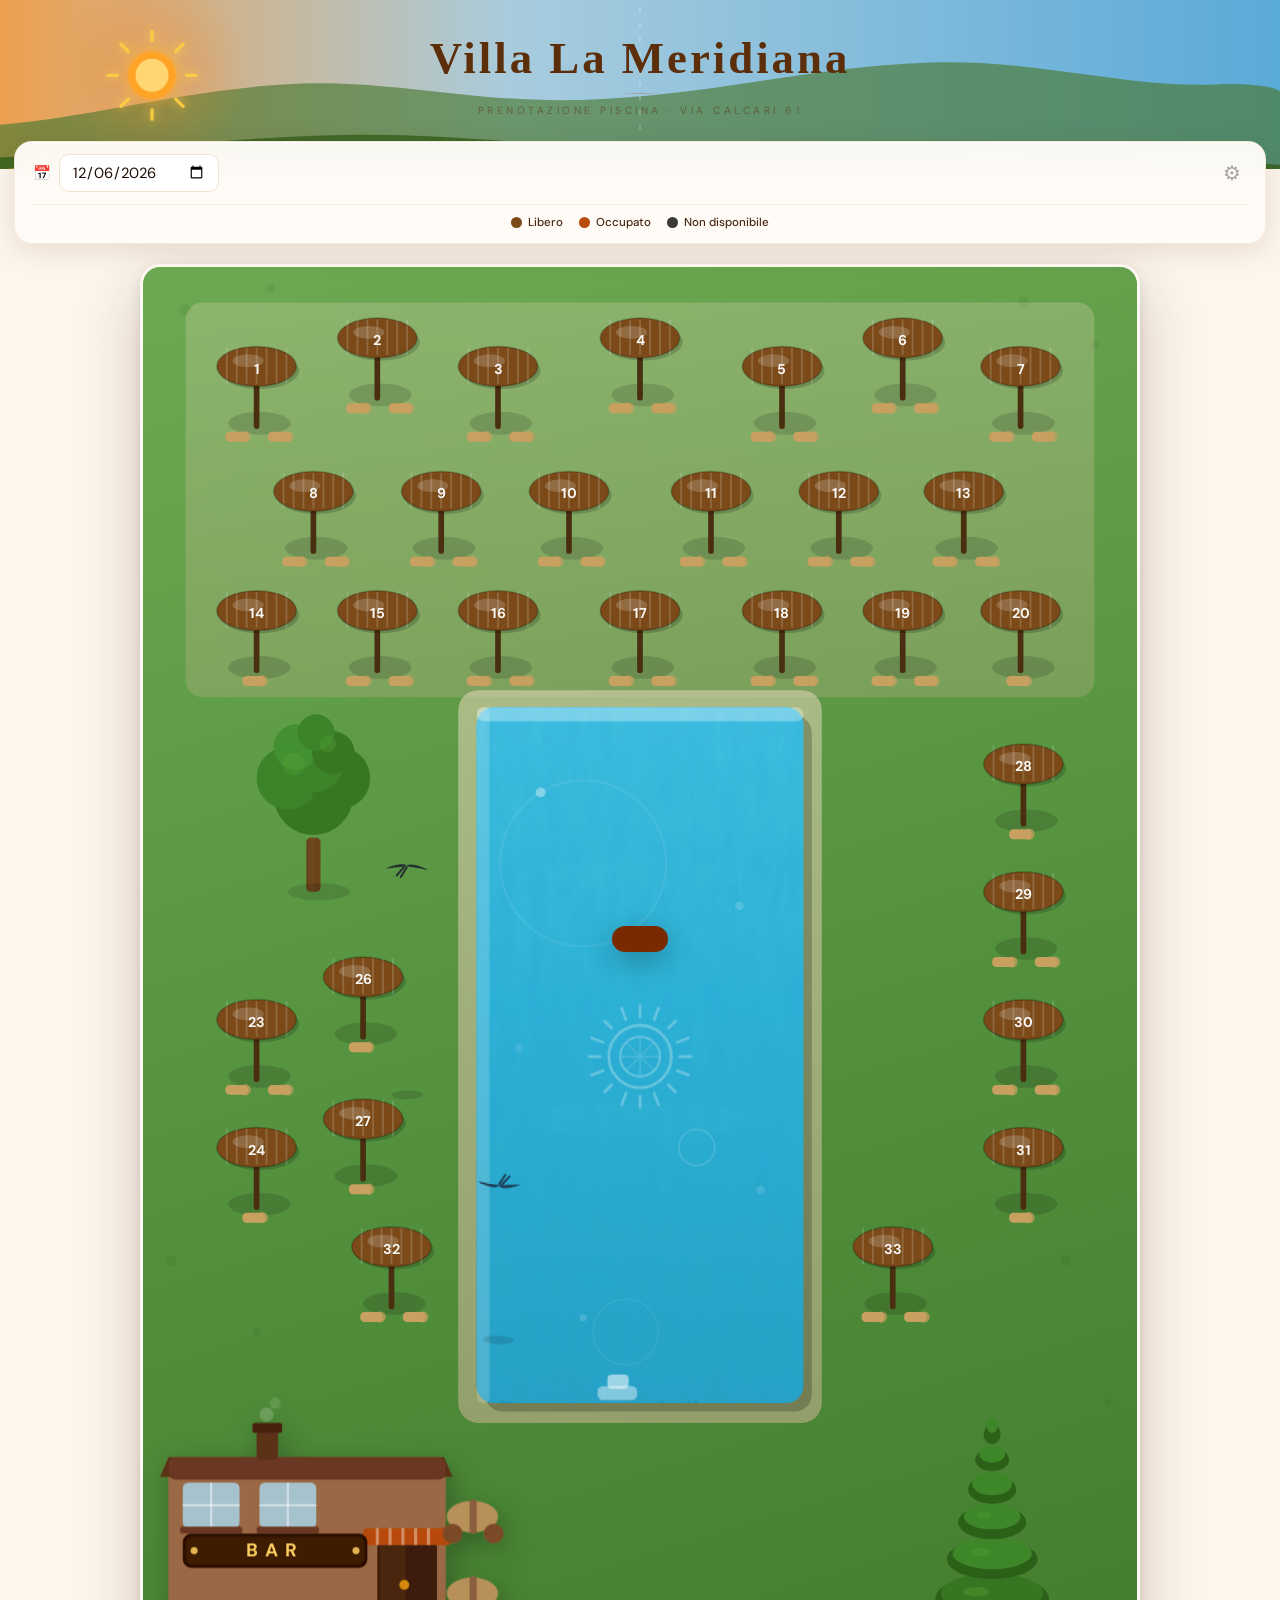
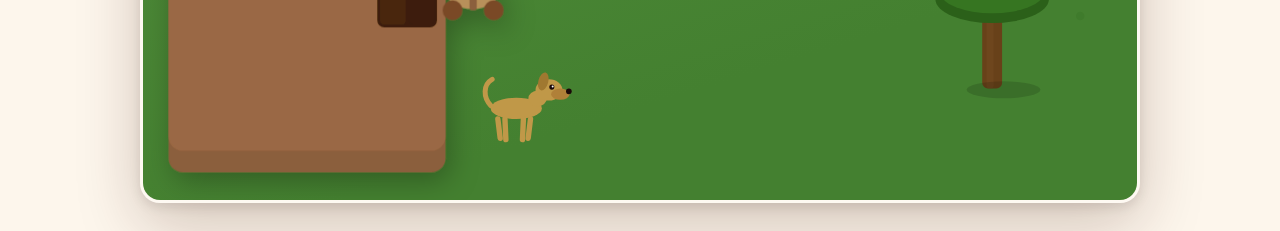
==== commit ac881935: "Add files via upload" ====
--- a/index.html
+++ b/index.html
@@ -1,3 +1,10 @@
+<!--
+  © 2026 Villa La Meridiana — Grezzana (Verona)
+  Sviluppato da Olga Putignano
+  Tutti i diritti riservati.
+  È vietata la copia, la modifica o la ridistribuzione
+  di questo software senza autorizzazione scritta dell'autrice.
+-->
 <!DOCTYPE html>
 <html lang="it">
 <head>
@@ -715,7 +722,7 @@
 <div class="toast" id="toast"></div>
 
 <script>
-// Villa La Meridiana — protected
+// © 2026 Villa La Meridiana — Olga Putignano — tutti i diritti riservati
 (function(){
 var _b=atob(["Y29uc3QgQ0ZHPXtzdXBhYmFzZVVybDonWU9VUl9TVVBBQkFTRV9VUkwnLHN1cGFiYXNlS2V5OidZT1VS","X1NVUEFCQVNFX0FOT05fS0VZJyxhZG1pblBpbjonMTIzNCcscHJpY2VXZWVrZGF5OjEwLHByaWNlV2Vl","a2VuZDoyMH07CmNvbnN0IE9NQlJFTExPTkk9WwogIHtpZDoxLHg6ODAseToxMDAsczoyfSx7aWQ6Mix4","OjE2NSx5OjgwLHM6Mn0se2lkOjMseDoyNTAseToxMDAsczoyfSwKICB7aWQ6NCx4OjM1MCx5OjgwLHM6","Mn0se2lkOjUseDo0NTAseToxMDAsczoyfSx7aWQ6Nix4OjUzNSx5OjgwLHM6Mn0se2lkOjcseDo2MTgs","eToxMDAsczoyfSwKICB7aWQ6OCx4OjEyMCx5OjE4OCxzOjJ9LHtpZDo5LHg6MjEwLHk6MTg4LHM6Mn0s","e2lkOjEwLHg6MzAwLHk6MTg4LHM6Mn0sCiAge2lkOjExLHg6NDAwLHk6MTg4LHM6Mn0se2lkOjEyLHg6","NDkwLHk6MTg4LHM6Mn0se2lkOjEzLHg6NTc4LHk6MTg4LHM6Mn0sCiAge2lkOjE0LHg6ODAseToyNzIs","czoxfSx7aWQ6MTUseDoxNjUseToyNzIsczoyfSx7aWQ6MTYseDoyNTAseToyNzIsczoyfSwKICB7aWQ6","MTcseDozNTAseToyNzIsczoyfSx7aWQ6MTgseDo0NTAseToyNzIsczoyfSx7aWQ6MTkseDo1MzUseToy","NzIsczoyfSx7aWQ6MjAseDo2MTgseToyNzIsczoxfSwKICB7aWQ6MjMseDo4MCx5OjU2MCxzOjJ9LAog","IHtpZDoyNCx4OjgwLHk6NjUwLHM6MX0sCiAge2lkOjI2LHg6MTU1LHk6NTMwLHM6MX0se2lkOjI3LHg6","MTU1LHk6NjMwLHM6MX0sCiAge2lkOjMyLHg6MTc1LHk6NzIwLHM6Mn0sCiAge2lkOjMzLHg6NTI4LHk6","NzIwLHM6Mn0sCiAge2lkOjI4LHg6NjIwLHk6MzgwLHM6MX0se2lkOjI5LHg6NjIwLHk6NDcwLHM6Mn0s","e2lkOjMwLHg6NjIwLHk6NTYwLHM6Mn0se2lkOjMxLHg6NjIwLHk6NjUwLHM6MX0sCl07CmxldCBib29r","aW5ncz1bXSxzZWxPbWI9bnVsbCxhZG1pbk9wZW49ZmFsc2UscGF4PTE7CmRvY3VtZW50LmFkZEV2ZW50","TGlzdGVuZXIoJ0RPTUNvbnRlbnRMb2FkZWQnLCgpPT57CiAgY29uc3QgZHA9ZG9jdW1lbnQuZ2V0RWxl","bWVudEJ5SWQoJ2RhdGVQaWNrZXInKTsKICBkcC52YWx1ZT10b2RheSgpOyBkcC5taW49dG9kYXkoKTsK","ICBkcC5hZGRFdmVudExpc3RlbmVyKCdjaGFuZ2UnLCgpPT5sb2FkQmsoKSk7CiAgbG9hZEJrKCk7Cn0p","Owpjb25zdCB0b2RheT0oKT0+bmV3IERhdGUoKS50b0lTT1N0cmluZygpLnNwbGl0KCdUJylbMF07CmNv","bnN0IGlzV0U9ZD0+e2NvbnN0IHc9bmV3IERhdGUoZCsnVDEyOjAwOjAwJykuZ2V0RGF5KCk7cmV0dXJu","IHc9PT0wfHx3PT09Nn07CmNvbnN0IHByaWNlUGVyUGF4PWQ9PmlzV0UoZCk/Q0ZHLnByaWNlV2Vla2Vu","ZDpDRkcucHJpY2VXZWVrZGF5Owpjb25zdCBmbXREPWQ9Pm5ldyBEYXRlKGQrJ1QxMjowMDowMCcpLnRv","TG9jYWxlRGF0ZVN0cmluZygnaXQtSVQnLHt3ZWVrZGF5Oidsb25nJyxkYXk6J251bWVyaWMnLG1vbnRo","Oidsb25nJyx5ZWFyOidudW1lcmljJ30pOwpmdW5jdGlvbiBjaGFuZ2VQYXgoZGVsdGEpewogIHBheD1N","YXRoLm1heCgxLE1hdGgubWluKDEwLHBheCtkZWx0YSkpOwogIGRvY3VtZW50LmdldEVsZW1lbnRCeUlk","KCdwYXhOdW0nKS50ZXh0Q29udGVudD1wYXg7CiAgdXBkTW9kYWxQcmljZSgpOwp9CmZ1bmN0aW9uIHVw","ZE1vZGFsUHJpY2UoKXsKICBjb25zdCBkPWRvY3VtZW50LmdldEVsZW1lbnRCeUlkKCdtRGF0ZScpLnZh","bHVlfHxkb2N1bWVudC5nZXRFbGVtZW50QnlJZCgnZGF0ZVBpY2tlcicpLnZhbHVlOwogIGNvbnN0IHBw","PXByaWNlUGVyUGF4KGQpOwogIGNvbnN0IHRvdD1wcCpwYXg7CiAgZG9jdW1lbnQuZ2V0RWxlbWVudEJ5","SWQoJ21QcmljZScpLnRleHRDb250ZW50PWDigqwgJHt0b3R9YDsKICBkb2N1bWVudC5nZXRFbGVtZW50","QnlJZCgnbVByaWNlTm90ZScpLnRleHRDb250ZW50PWAke3BheH0gcGVycy4gw5cg4oKsJHtwcH0gwrcg","JHtpc1dFKGQpPyd3ZWVrZW5kJzonZmVyaWFsZSd9YDsKfQphc3luYyBmdW5jdGlvbiBzYkYocGF0aCxv","cHRzPXt9KXsKICBjb25zdCByPWF3YWl0IGZldGNoKENGRy5zdXBhYmFzZVVybCtwYXRoLHsuLi5vcHRz","LGhlYWRlcnM6eydhcGlrZXknOkNGRy5zdXBhYmFzZUtleSwnQXV0aG9yaXphdGlvbic6J0JlYXJlciAn","K0NGRy5zdXBhYmFzZUtleSwnQ29udGVudC1UeXBlJzonYXBwbGljYXRpb24vanNvbicsLi4uKG9wdHMu","aGVhZGVyc3x8e30pfX0pOwogIGlmKHIuc3RhdHVzPT09MjA0KXJldHVybiBudWxsOwogIHJldHVybiBy","Lmpzb24oKS5jYXRjaCgoKT0+bnVsbCk7Cn0KYXN5bmMgZnVuY3Rpb24gbG9hZEJrKCl7CiAgY29uc3Qg","ZD1kb2N1bWVudC5nZXRFbGVtZW50QnlJZCgnZGF0ZVBpY2tlcicpLnZhbHVlOwogIGlmKCFkKXJldHVy","bjsKICB0cnl7Y29uc3QgZGF0YT1hd2FpdCBzYkYoYC9yZXN0L3YxL2Jvb2tpbmdzP2RhdGU9ZXEuJHtk","fSZzZWxlY3Q9KmApO2Jvb2tpbmdzPUFycmF5LmlzQXJyYXkoZGF0YSk/ZGF0YTpbXTt9Y2F0Y2goZSl7","Ym9va2luZ3M9W107fQogIHJlbmRlck1hcCgpOwp9CmZ1bmN0aW9uIGdldERhdGUoKXsKICByZXR1cm4g","ZG9jdW1lbnQuZ2V0RWxlbWVudEJ5SWQoJ2RhdGVQaWNrZXInKS52YWx1ZXx8dG9kYXkoKTsKfQphc3lu","YyBmdW5jdGlvbiBsb2FkQWxsQmsoKXsKICB0cnl7Y29uc3QgZGF0YT1hd2FpdCBzYkYoJy9yZXN0L3Yx","L2Jvb2tpbmdzP3NlbGVjdD0qJm9yZGVyPWRhdGUuZGVzYyxjcmVhdGVkX2F0LmRlc2MnKTtib29raW5n","cz1BcnJheS5pc0FycmF5KGRhdGEpP2RhdGE6W107fWNhdGNoKGUpe30KfQpmdW5jdGlvbiBvbWJTdChp","ZCl7CiAgY29uc3QgZD1nZXREYXRlKCk7CiAgY29uc3QgYms9Ym9va2luZ3MuZmlsdGVyKGI9PmIub21i","cmVsbG9uZV9pZD09PWlkJiZiLmRhdGU9PT1kKTsKICByZXR1cm4gYmsubGVuZ3RoPjA/J2Z1bGwnOidm","cmVlJzsKfQpmdW5jdGlvbiBjYW5CayhpZCl7IHJldHVybiBvbWJTdChpZCk9PT0nZnJlZSc7IH0KY29u","c3QgTlM9J2h0dHA6Ly93d3cudzMub3JnLzIwMDAvc3ZnJzsKY29uc3QgbWs9dD0+ZG9jdW1lbnQuY3Jl","YXRlRWxlbWVudE5TKE5TLHQpOwpjb25zdCBhdD0oZWwsYSk9PntPYmplY3QuZW50cmllcyhhKS5mb3JF","YWNoKChbayx2XSk9PmVsLnNldEF0dHJpYnV0ZShrLHYpKTtyZXR1cm4gZWx9Owpjb25zdCBDT0w9ewog","IGZyZWU6e3RvcDonIzdCNEExOCcscG9sZTonIzRBMkUxMCcsc2Q6JyNDOEEwNjAnfSwKICBtb3JuaW5n","Ont0b3A6JyNENDg4MEEnLHBvbGU6JyM3QTUwMDAnLHNkOicjRUVDQzUwJ30sCiAgYWZ0ZXJub29uOnt0","b3A6JyNCODRBMEEnLHBvbGU6JyM3QTNBMDAnLHNkOicjRTg4QTQ0J30sCiAgZnVsbDp7dG9wOicjM0Ez","QTNBJyxwb2xlOicjMUUxRTFFJyxzZDonIzg4OCd9LAp9Owpjb25zdCB0dD1kb2N1bWVudC5nZXRFbGVt","ZW50QnlJZCgndHQnKTsKZnVuY3Rpb24gZHJhd09tYihvKXsKICBjb25zdCBzdD1vbWJTdChvLmlkKSxi","az1jYW5CayhvLmlkKSxjPUNPTFtzdF07CiAgY29uc3QgZz1taygnZycpOwogIGF0KGcse3RyYW5zZm9y","bTpgdHJhbnNsYXRlKCR7by54fSwke28ueX0pYCxjbGFzczondWcnfSk7CiAgaWYoIWJrKWF0KGcse29w","YWNpdHk6Jy40OCd9KTsKICBnLmFwcGVuZENoaWxkKGF0KG1rKCdlbGxpcHNlJykse2N4OjIsY3k6MTAs","cng6MjIscnk6OCxmaWxsOidyZ2JhKDAsMCwwLC4xNCknfSkpOwogIGNvbnN0IHNQb3M9by5zPT09MT9b","Wy0xMCwxNl1dOltbLSAyMiwxNl0sWzgsMTZdXTsKICBzUG9zLmZvckVhY2goKFtzeCxzeV0pPT57CiAg","ICBnLmFwcGVuZENoaWxkKGF0KG1rKCdyZWN0Jykse3g6c3gseTpzeSx3aWR0aDoxNixoZWlnaHQ6Nyxy","eDozLGZpbGw6Yy5zZH0pKTsKICAgIGcuYXBwZW5kQ2hpbGQoYXQobWsoJ2NpcmNsZScpLHtjeDpzeCsx","NCxjeTpzeSszLjUscjo0LGZpbGw6Yy5zZCxvcGFjaXR5OicuNyd9KSk7CiAgfSk7CiAgZy5hcHBlbmRD","aGlsZChhdChtaygncmVjdCcpLHt4Oi0yLHk6LTMwLHdpZHRoOjQsaGVpZ2h0OjQ0LHJ4OjIsZmlsbDpj","LnBvbGV9KSk7CiAgZy5hcHBlbmRDaGlsZChhdChtaygnZWxsaXBzZScpLHtjeDoyLGN5Oi0yNyxyeDoy","OCxyeToxMyxmaWxsOidyZ2JhKDAsMCwwLC4xOCknfSkpOwogIGNvbnN0IHRvcD1hdChtaygnZWxsaXBz","ZScpLHtjeDowLGN5Oi0zMCxyeDoyOCxyeToxNCxmaWxsOmMudG9wfSk7CiAgZy5hcHBlbmRDaGlsZCh0","b3ApOwogIGZvcihsZXQgaT0tMztpPD0zO2krKylnLmFwcGVuZENoaWxkKGF0KG1rKCdsaW5lJykse3gx","OmkqNyx5MTotNDMseDI6aSo3LHkyOi0xOCxzdHJva2U6J3JnYmEoMjU1LDI1NSwyNTUsLjE3KScsJ3N0","cm9rZS13aWR0aCc6MS4zfSkpOwogIGcuYXBwZW5kQ2hpbGQoYXQobWsoJ2VsbGlwc2UnKSx7Y3g6MCxj","eTotMzAscng6Mjgscnk6MTQsZmlsbDonbm9uZScsc3Ryb2tlOidyZ2JhKDAsMCwwLC4yKScsJ3N0cm9r","ZS13aWR0aCc6MS4yfSkpOwogIGcuYXBwZW5kQ2hpbGQoYXQobWsoJ2VsbGlwc2UnKSx7Y3g6LTYsY3k6","LTM0LHJ4OjExLHJ5OjQuNSxmaWxsOidyZ2JhKDI1NSwyNTUsMjU1LC4xOCknfSkpOwogIGNvbnN0IHR4","dD1hdChtaygndGV4dCcpLHt4OjAseTotMjUsJ3RleHQtYW5jaG9yJzonbWlkZGxlJyxmaWxsOidyZ2Jh","KDI1NSwyNTUsMjU1LC45NiknLCdmb250LXNpemUnOjEwLCdmb250LWZhbWlseSc6J0RNIFNhbnMsc2Fu","cy1zZXJpZicsJ2ZvbnQtd2VpZ2h0JzonNzAwJ30pOwogIHR4dC50ZXh0Q29udGVudD1vLmlkOwogIGcu","YXBwZW5kQ2hpbGQodHh0KTsKICBpZihiayl7CiAgICBjb25zdCBoaXQ9YXQobWsoJ3JlY3QnKSx7eDot","MzQseTotNTIsd2lkdGg6NjgsaGVpZ2h0OjgyLGZpbGw6J3RyYW5zcGFyZW50JywncG9pbnRlci1ldmVu","dHMnOidhbGwnLGN1cnNvcjoncG9pbnRlcid9KTsKICAgIGcuYXBwZW5kQ2hpbGQoaGl0KTsKICB9CiAg","cmV0dXJuIGc7Cn0KZnVuY3Rpb24gbXZUVChlKXt0dC5zdHlsZS5sZWZ0PShlLmNsaWVudFgrMTQpKydw","eCc7dHQuc3R5bGUudG9wPShlLmNsaWVudFktMzgpKydweCd9CmZ1bmN0aW9uIHJlbmRlck1hcCgpewog","IGNvbnN0IGw9ZG9jdW1lbnQuZ2V0RWxlbWVudEJ5SWQoJ2xheWVyJyk7CiAgbC5pbm5lckhUTUw9Jyc7","CiAgT01CUkVMTE9OSS5mb3JFYWNoKG89PmwuYXBwZW5kQ2hpbGQoZHJhd09tYihvKSkpOwp9Ci8vIExp","c3RlbmVyIHRvdWNoIGNlbnRyYWxpenphdG8gc3VsbCdTVkcg4oCUIGFwcHJvY2NpbyBwacO5IGFmZmlk","YWJpbGUgc3UgaU9TCihmdW5jdGlvbiBzZXR1cFNWR1RvdWNoKCl7CiAgY29uc3Qgc3ZnPWRvY3VtZW50","LmdldEVsZW1lbnRCeUlkKCdwb29sTWFwJyk7CiAgaWYoIXN2ZylyZXR1cm47CiAgbGV0IF9sYXN0T3Bl","bj0wOwogIHN2Zy5hZGRFdmVudExpc3RlbmVyKCd0b3VjaGVuZCcsKGUpPT57CiAgICBjb25zdCBub3c9","RGF0ZS5ub3coKTsKICAgIGlmKG5vdy1fbGFzdE9wZW48NjAwKXJldHVybjsgCiAgICBjb25zdCB0b3Vj","aD1lLmNoYW5nZWRUb3VjaGVzWzBdOwogICAgY29uc3QgcmVjdD1zdmcuZ2V0Qm91bmRpbmdDbGllbnRS","ZWN0KCk7CiAgICBjb25zdCBzY2FsZVg9NzAwL3JlY3Qud2lkdGg7CiAgICBjb25zdCBzY2FsZVk9MTA4","MC9yZWN0LmhlaWdodDsKICAgIGNvbnN0IHN2Z1g9KHRvdWNoLmNsaWVudFgtcmVjdC5sZWZ0KSpzY2Fs","ZVg7CiAgICBjb25zdCBzdmdZPSh0b3VjaC5jbGllbnRZLXJlY3QudG9wKSpzY2FsZVk7CiAgICBmb3Io","Y29uc3QgbyBvZiBPTUJSRUxMT05JKXsKICAgICAgaWYoIWNhbkJrKG8uaWQpKWNvbnRpbnVlOwogICAg","ICBjb25zdCBkeD1zdmdYLW8ueCwgZHk9c3ZnWS1vLnk7CiAgICAgIGlmKGR4Pi0zOCYmZHg8MzgmJmR5","Pi01NSYmZHk8MzgpewogICAgICAgIGUucHJldmVudERlZmF1bHQoKTsKICAgICAgICBlLnN0b3BQcm9w","YWdhdGlvbigpOwogICAgICAgIF9sYXN0T3Blbj1ub3c7CiAgICAgICAgb3BlbkJvb2sobyk7CiAgICAg","ICAgcmV0dXJuOwogICAgICB9CiAgICB9CiAgfSx7cGFzc2l2ZTpmYWxzZX0pOwogIHN2Zy5hZGRFdmVu","dExpc3RlbmVyKCdjbGljaycsKGUpPT57CiAgICBjb25zdCByZWN0PXN2Zy5nZXRCb3VuZGluZ0NsaWVu","dFJlY3QoKTsKICAgIGNvbnN0IHNjYWxlWD03MDAvcmVjdC53aWR0aDsKICAgIGNvbnN0IHNjYWxlWT0x","MDgwL3JlY3QuaGVpZ2h0OwogICAgY29uc3Qgc3ZnWD0oZS5jbGllbnRYLXJlY3QubGVmdCkqc2NhbGVY","OwogICAgY29uc3Qgc3ZnWT0oZS5jbGllbnRZLXJlY3QudG9wKSpzY2FsZVk7CiAgICBmb3IoY29uc3Qg","byBvZiBPTUJSRUxMT05JKXsKICAgICAgaWYoIWNhbkJrKG8uaWQpKWNvbnRpbnVlOwogICAgICBjb25z","dCBkeD1zdmdYLW8ueCwgZHk9c3ZnWS1vLnk7CiAgICAgIGlmKGR4Pi0zOCYmZHg8MzgmJmR5Pi01NSYm","ZHk8MzgpewogICAgICAgIG9wZW5Cb29rKG8pOyByZXR1cm47CiAgICAgIH0KICAgIH0KICB9KTsKfSko","KTsKZnVuY3Rpb24gb3BlbkJvb2sobyl7CiAgc2VsT21iPW87IHBheD0xOwogIGNvbnN0IGQ9Z2V0RGF0","ZSgpOwogIGRvY3VtZW50LmdldEVsZW1lbnRCeUlkKCdtVGl0bGUnKS50ZXh0Q29udGVudD1g4piCIE9t","YnJlbGxvbmUgIyR7by5pZH1gOwogIGRvY3VtZW50LmdldEVsZW1lbnRCeUlkKCdtU3ViJykudGV4dENv","bnRlbnQ9YPCfm48gJHtvLnN9IHNkcmFpYSR7by5zPjE/J2UnOicnfSDCtyBHaW9ybmF0YSBpbnRlcmFg","OwogIGRvY3VtZW50LmdldEVsZW1lbnRCeUlkKCdtRGF0ZScpLnZhbHVlPWQ7CiAgZG9jdW1lbnQuZ2V0","RWxlbWVudEJ5SWQoJ21EYXRlJykubWluPXRvZGF5KCk7CiAgZG9jdW1lbnQuZ2V0RWxlbWVudEJ5SWQo","J3BheE51bScpLnRleHRDb250ZW50PScxJzsKICBkb2N1bWVudC5nZXRFbGVtZW50QnlJZCgnZk5hbWUn","KS52YWx1ZT0nJzsKICBkb2N1bWVudC5nZXRFbGVtZW50QnlJZCgnZlBob25lJykudmFsdWU9Jyc7CiAg","dXBkTW9kYWxQcmljZSgpOwogIGRvY3VtZW50LmdldEVsZW1lbnRCeUlkKCdib29rT3ZlcmxheScpLmNs","YXNzTGlzdC5hZGQoJ29wZW4nKTsKICBzZXRUaW1lb3V0KCgpPT57CiAgICB0cnl7IGRvY3VtZW50Lmdl","dEVsZW1lbnRCeUlkKCdmTmFtZScpLmZvY3VzKCk7IH1jYXRjaChlKXt9CiAgfSwgMzgwKTsKfQpmdW5j","dGlvbiBjbG9zZUJvb2soKXtkb2N1bWVudC5nZXRFbGVtZW50QnlJZCgnYm9va092ZXJsYXknKS5jbGFz","c0xpc3QucmVtb3ZlKCdvcGVuJyk7c2VsT21iPW51bGx9CmFzeW5jIGZ1bmN0aW9uIGNvbmZpcm1Cb29r","aW5nKCl7CiAgY29uc3QgbmFtZT1kb2N1bWVudC5nZXRFbGVtZW50QnlJZCgnZk5hbWUnKS52YWx1ZS50","cmltKCk7CiAgaWYoIW5hbWUpe3RvYXN0KCfimqDvuI8gSW5zZXJpc2NpIG5vbWUgZSBjb2dub21lJyk7","cmV0dXJufQogIGNvbnN0IGQ9ZG9jdW1lbnQuZ2V0RWxlbWVudEJ5SWQoJ21EYXRlJykudmFsdWV8fGdl","dERhdGUoKTsKICBjb25zdCBwcD1wcmljZVBlclBheChkKTsKICBjb25zdCByb3c9e2RhdGU6ZCxzbG90","OidnaW9ybmF0YScsb21icmVsbG9uZV9pZDpzZWxPbWIuaWQsZ3Vlc3RfbmFtZTpuYW1lLAogICAgZ3Vl","c3RfcGhvbmU6ZG9jdW1lbnQuZ2V0RWxlbWVudEJ5SWQoJ2ZQaG9uZScpLnZhbHVlLnRyaW0oKSwKICAg","IHBlcnNvbmU6cGF4LHByaWNlOnBwKnBheCxjcmVhdGVkX2F0Om5ldyBEYXRlKCkudG9JU09TdHJpbmco","KX07CiAgdHJ5ewogICAgY29uc3QgcmVzPWF3YWl0IHNiRignL3Jlc3QvdjEvYm9va2luZ3MnLHttZXRo","b2Q6J1BPU1QnLGhlYWRlcnM6e1ByZWZlcjoncmV0dXJuPXJlcHJlc2VudGF0aW9uJ30sYm9keTpKU09O","LnN0cmluZ2lmeShyb3cpfSk7CiAgICBjb25zdCBzYXZlZD1BcnJheS5pc0FycmF5KHJlcyk/cmVzWzBd","OnJlczsKICAgIGlmKHNhdmVkPy5pZCl7Ym9va2luZ3MucHVzaChzYXZlZCk7dG9hc3QoJ+KchSBQcmVu","b3RhemlvbmUgY29uZmVybWF0YSEnKX1lbHNlIHRocm93IG5ldyBFcnJvcigpOwogIH1jYXRjaChlKXty","b3cuaWQ9RGF0ZS5ub3coKTtib29raW5ncy5wdXNoKHJvdyk7dG9hc3QoJ+KchSBTYWx2YXRvIChvZmZs","aW5lKScpfQogIGNsb3NlQm9vaygpO3JlbmRlck1hcCgpO2lmKGFkbWluT3BlbilyZW5kZXJBZG1pbigp","Owp9CmZ1bmN0aW9uIG9wZW5BZG1pbigpe2RvY3VtZW50LmdldEVsZW1lbnRCeUlkKCdwaW5JbnB1dCcp","LnZhbHVlPScnO2RvY3VtZW50LmdldEVsZW1lbnRCeUlkKCdwaW5PdmVybGF5JykuY2xhc3NMaXN0LmFk","ZCgnb3BlbicpO3NldFRpbWVvdXQoKCk9PmRvY3VtZW50LmdldEVsZW1lbnRCeUlkKCdwaW5JbnB1dCcp","LmZvY3VzKCksNDAwKX0KZnVuY3Rpb24gY2xvc2VQaW4oKXtkb2N1bWVudC5nZXRFbGVtZW50QnlJZCgn","cGluT3ZlcmxheScpLmNsYXNzTGlzdC5yZW1vdmUoJ29wZW4nKX0KYXN5bmMgZnVuY3Rpb24gY2hlY2tQ","aW4oKXsKICBpZihkb2N1bWVudC5nZXRFbGVtZW50QnlJZCgncGluSW5wdXQnKS52YWx1ZT09PUNGRy5h","ZG1pblBpbil7CiAgICBjbG9zZVBpbigpO2F3YWl0IGxvYWRBbGxCaygpO2FkbWluT3Blbj10cnVlO3Jl","bmRlckFkbWluKCk7CiAgICBkb2N1bWVudC5nZXRFbGVtZW50QnlJZCgnYWRtaW5TZWN0aW9uJykuY2xh","c3NMaXN0LmFkZCgnb3BlbicpOwogICAgZG9jdW1lbnQuZ2V0RWxlbWVudEJ5SWQoJ2FkbWluU2VjdGlv","bicpLnNjcm9sbEludG9WaWV3KHtiZWhhdmlvcjonc21vb3RoJ30pOwogIH1lbHNle3RvYXN0KCfinYwg","UElOIG5vbiBjb3JyZXR0bycpO2RvY3VtZW50LmdldEVsZW1lbnRCeUlkKCdwaW5JbnB1dCcpLnZhbHVl","PScnfQp9CmZ1bmN0aW9uIGNsb3NlQWRtaW4oKXtkb2N1bWVudC5nZXRFbGVtZW50QnlJZCgnYWRtaW5T","ZWN0aW9uJykuY2xhc3NMaXN0LnJlbW92ZSgnb3BlbicpO2FkbWluT3Blbj1mYWxzZX0KZnVuY3Rpb24g","cmVuZGVyQWRtaW4oKXsKICBjb25zdCB0b3RhbD1ib29raW5ncy5sZW5ndGgsaW5jYXNzbz1ib29raW5n","cy5yZWR1Y2UoKHMsYik9PnMrKGIucHJpY2V8fDApLDApLG9nZ2k9dG9kYXkoKSx0bj1ib29raW5ncy5m","aWx0ZXIoYj0+Yi5kYXRlPT09b2dnaSkubGVuZ3RoOwogIGRvY3VtZW50LmdldEVsZW1lbnRCeUlkKCdh","ZG1pblN0YXRzJykuaW5uZXJIVE1MPWAKICAgIDxkaXYgY2xhc3M9InNjIj48ZGl2IGNsYXNzPSJ2Ij4k","e3RvdGFsfTwvZGl2PjxkaXYgY2xhc3M9ImwiPlByZW5vdGF6aW9uaSB0b3RhbGk8L2Rpdj48L2Rpdj4K","ICAgIDxkaXYgY2xhc3M9InNjIj48ZGl2IGNsYXNzPSJ2Ij4ke3RufTwvZGl2PjxkaXYgY2xhc3M9Imwi","Pk9nZ2k8L2Rpdj48L2Rpdj4KICAgIDxkaXYgY2xhc3M9InNjIj48ZGl2IGNsYXNzPSJ2Ij7igqwke2lu","Y2Fzc299PC9kaXY+PGRpdiBjbGFzcz0ibCI+SW5jYXNzbyB0b3RhbGU8L2Rpdj48L2Rpdj5gOwogIGNv","bnN0IGJ5RGF0ZT17fTtib29raW5ncy5mb3JFYWNoKGI9PnsoYnlEYXRlW2IuZGF0ZV09YnlEYXRlW2Iu","ZGF0ZV18fFtdKS5wdXNoKGIpfSk7CiAgY29uc3QgbGlzdD1kb2N1bWVudC5nZXRFbGVtZW50QnlJZCgn","Ym9va2luZ3NMaXN0Jyk7bGlzdC5pbm5lckhUTUw9Jyc7CiAgaWYoIWJvb2tpbmdzLmxlbmd0aCl7bGlz","dC5pbm5lckhUTUw9JzxkaXYgY2xhc3M9ImVtcCI+TmVzc3VuYSBwcmVub3RhemlvbmUgdHJvdmF0YS48","L2Rpdj4nO3JldHVybn0KICBPYmplY3Qua2V5cyhieURhdGUpLnNvcnQoKS5yZXZlcnNlKCkuZm9yRWFj","aChkPT57CiAgICBjb25zdCBoPWRvY3VtZW50LmNyZWF0ZUVsZW1lbnQoJ2RpdicpO2guY2xhc3NOYW1l","PSdkaCc7aC50ZXh0Q29udGVudD1mbXREKGQpO2xpc3QuYXBwZW5kQ2hpbGQoaCk7CiAgICBieURhdGVb","ZF0uZm9yRWFjaChiPT57CiAgICAgIGNvbnN0IGNhcmQ9ZG9jdW1lbnQuY3JlYXRlRWxlbWVudCgnZGl2","Jyk7Y2FyZC5jbGFzc05hbWU9YGJjICR7Yi5zbG90fWA7CiAgICAgIGNhcmQuaW5uZXJIVE1MPWA8ZGl2","PjxkaXYgY2xhc3M9ImJuIj7imIIgIyR7Yi5vbWJyZWxsb25lX2lkfSDCtyAke2IuZ3Vlc3RfbmFtZX08","L2Rpdj48ZGl2IGNsYXNzPSJiZCI+R2lvcm5hdGEgaW50ZXJhJHtiLnBlcnNvbmU/JyDCtyDwn5GlICcr","Yi5wZXJzb25lKycgcGVycy4nOicnfSR7Yi5ndWVzdF9waG9uZT8nIMK3IPCfk54gJytiLmd1ZXN0X3Bo","b25lOicnfTwvZGl2PjwvZGl2PjxkaXYgY2xhc3M9ImJwIj7igqwke2IucHJpY2V9PC9kaXY+PGJ1dHRv","biBjbGFzcz0iYmRlbCIgb25jbGljaz0iZGVsQmsoJyR7Yi5pZH0nKSI+8J+XkTwvYnV0dG9uPmA7CiAg","ICAgIGxpc3QuYXBwZW5kQ2hpbGQoY2FyZCk7CiAgICB9KTsKICB9KTsKfQphc3luYyBmdW5jdGlvbiBk","ZWxCayhpZCl7CiAgaWYoIWNvbmZpcm0oJ0VsaW1pbmFyZSBxdWVzdGEgcHJlbm90YXppb25lPycpKXJl","dHVybjsKICB0cnl7YXdhaXQgc2JGKGAvcmVzdC92MS9ib29raW5ncz9pZD1lcS4ke2lkfWAse21ldGhv","ZDonREVMRVRFJ30pfWNhdGNoKGUpe30KICBib29raW5ncz1ib29raW5ncy5maWx0ZXIoYj0+U3RyaW5n","KGIuaWQpIT09U3RyaW5nKGlkKSk7CiAgcmVuZGVyQWRtaW4oKTtyZW5kZXJNYXAoKTt0b2FzdCgn8J+X","kSBFbGltaW5hdGEnKTsKfQooZnVuY3Rpb24gc3RhcnRTdW4oKXsKICBmdW5jdGlvbiBmaXJlKCl7CiAg","ICBbJ3N1bk1vdGlvbicsJ2dsb3dNb3Rpb24nLCdnbG93T3BhY2l0eScsJ3N1bkNvbG9yJ10uZm9yRWFj","aChmdW5jdGlvbihpZCl7CiAgICAgIHZhciBlbD1kb2N1bWVudC5nZXRFbGVtZW50QnlJZChpZCk7CiAg","ICAgIGlmKGVsICYmIGVsLmJlZ2luRWxlbWVudCkgZWwuYmVnaW5FbGVtZW50KCk7CiAgICB9KTsKICB9","CiAgaWYoZG9jdW1lbnQucmVhZHlTdGF0ZT09PSdjb21wbGV0ZScpeyBmaXJlKCk7IH0KICBlbHNlIHsg","d2luZG93LmFkZEV2ZW50TGlzdGVuZXIoJ2xvYWQnLGZpcmUse29uY2U6dHJ1ZX0pOyB9Cn0pKCk7CmZ1","bmN0aW9uIHRvYXN0KG1zZyl7Y29uc3QgZWw9ZG9jdW1lbnQuZ2V0RWxlbWVudEJ5SWQoJ3RvYXN0Jyk7","ZWwudGV4dENvbnRlbnQ9bXNnO2VsLmNsYXNzTGlzdC5hZGQoJ3Nob3cnKTtzZXRUaW1lb3V0KCgpPT5l","bC5jbGFzc0xpc3QucmVtb3ZlKCdzaG93JyksMzIwMCl9ClsnYm9va092ZXJsYXknLCdwaW5PdmVybGF5","J10uZm9yRWFjaChpZD0+ewogIGNvbnN0IG92ZXJsYXkgPSBkb2N1bWVudC5nZXRFbGVtZW50QnlJZChp","ZCk7CiAgb3ZlcmxheS5hZGRFdmVudExpc3RlbmVyKCdjbGljaycsZT0+ewogICAgaWYoZS50YXJnZXQ9","PT1vdmVybGF5KSBpZD09PSdib29rT3ZlcmxheSc/Y2xvc2VCb29rKCk6Y2xvc2VQaW4oKTsKICB9KTsK","ICAvLyBCbG9jY2EgcHJvcGFnYXppb25lIGRlaSBjbGljayBkYWwgbW9kYWwgdmVyc28gbCdvdmVybGF5","CiAgb3ZlcmxheS5xdWVyeVNlbGVjdG9yKCcubW8nKS5hZGRFdmVudExpc3RlbmVyKCdjbGljaycsZT0+","ZS5zdG9wUHJvcGFnYXRpb24oKSk7Cn0pOw=="].join(''));
 var _a=new Uint8Array(_b.length);
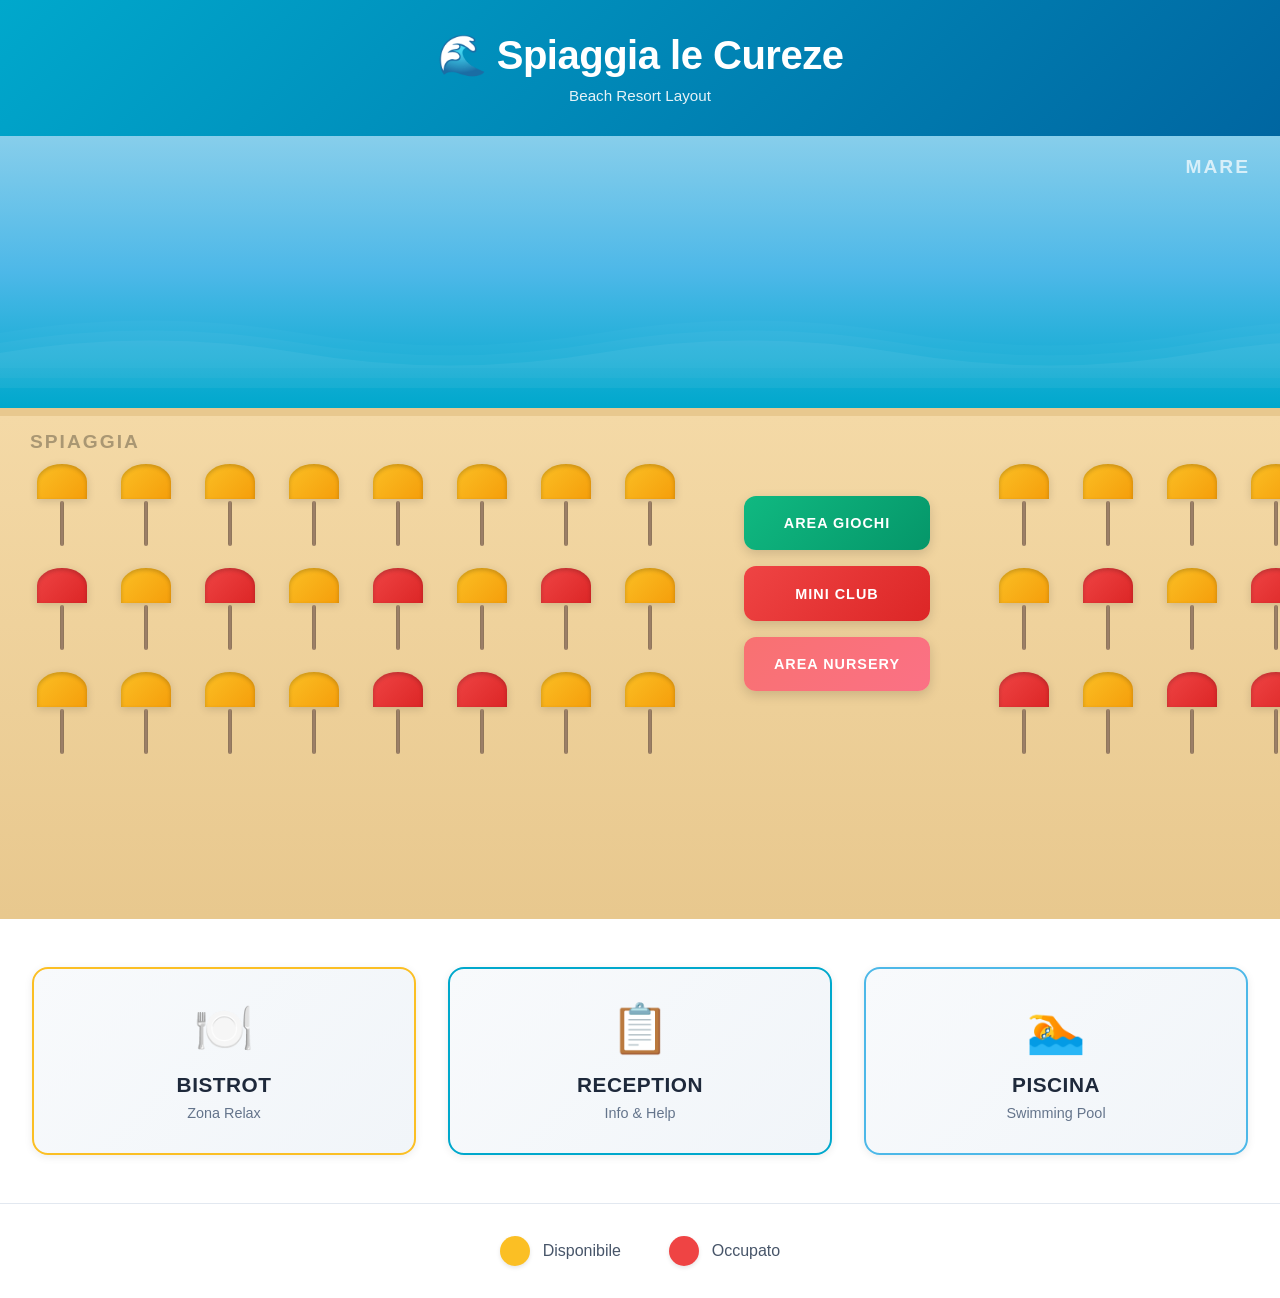
==== commit b9736fb7: "Create modern beach resort web app layout - Animated sea section with wave effects (wider than origi" ====
--- a/index.html
+++ b/index.html
@@ -1,737 +1,287 @@
-<!--
-  © 2026 Villa La Meridiana — Grezzana (Verona)
-  Sviluppato da Olga Putignano
-  Tutti i diritti riservati.
-  È vietata la copia, la modifica o la ridistribuzione
-  di questo software senza autorizzazione scritta dell'autrice.
--->
 <!DOCTYPE html>
 <html lang="it">
 <head>
-  <meta charset="UTF-8">
-  <meta name="viewport" content="width=device-width, initial-scale=1.0">
-  <title>Villa La Meridiana – Piscina</title>
-  <link href="https://fonts.googleapis.com/css2?family=Cormorant+Garamond:ital,wght@0,300;0,400;0,600;0,700;1,300;1,400&family=DM+Sans:wght@300;400;500;600&display=swap" rel="stylesheet">
-<style>
-:root {
-  --t: #B84A0A; --td: #7A2A00; --gold: #D4880A;
-  --gl: #F2C040; --cream: #FDF6EC; --cm: #F0E2CC;
-  --brown: #4A2810; --text: #1E0E04;
-}
-*,*::before,*::after{margin:0;padding:0;box-sizing:border-box}
-body{font-family:'DM Sans',sans-serif;background:var(--cream);color:var(--text);min-height:100vh;overflow-x:hidden}
-
-/* ── HEADER ── */
-header{position:relative;background:#FDFAF5;padding:36px 24px 52px;text-align:center;border-bottom:none;overflow:hidden;min-height:110px}
-.wm{display:none}
-.hc{position:relative;z-index:2;display:flex;flex-direction:column;align-items:center}
-h1{font-family:'Cormorant Garamond',serif;font-size:clamp(1.6rem,5vw,2.8rem);font-weight:600;color:#5C2E0A;letter-spacing:3px;line-height:1}
-.hdiv{width:40px;height:1px;background:linear-gradient(90deg,transparent,rgba(184,74,10,.35),transparent);margin:12px auto 10px}
-.htag{font-size:.65rem;font-weight:400;color:rgba(92,46,10,.5);letter-spacing:3.5px;text-transform:uppercase}
-
-/* ── FLOATING CARD (topbar + legenda) sovrapposta all'header ── */
-.controls-card{
-  position:relative;
-  z-index:300;
-  margin:-28px 14px 0;       /* sale sopra l'header */
-  background:rgba(255,252,248,.97);
-  backdrop-filter:blur(16px);
-  -webkit-backdrop-filter:blur(16px);
-  border-radius:18px;
-  box-shadow:0 6px 28px rgba(80,30,0,.13), 0 1px 0 rgba(255,255,255,.9) inset;
-  border:1px solid rgba(210,160,90,.18);
-  overflow:hidden;
-}
-/* Topbar dentro la card */
-.topbar{display:flex;align-items:center;justify-content:space-between;padding:12px 18px;background:transparent;position:sticky;top:0;z-index:300}
-.topbar-date{display:flex;align-items:center;gap:8px;font-size:.9rem;color:var(--brown);font-weight:500}
-.topbar-input{border:1.5px solid var(--cm);border-radius:10px;padding:7px 12px;font-family:'DM Sans',sans-serif;font-size:.92rem;color:var(--text);background:white;outline:none;transition:border-color .2s;cursor:pointer}
-.topbar-input:focus{border-color:var(--t)}
-.topbar-admin{background:none;border:none;font-size:1.25rem;cursor:pointer;opacity:.35;padding:4px 6px;transition:opacity .2s;line-height:1}
-.topbar-admin:hover{opacity:.75}
-/* Divisore interno alla card */
-.card-divider{height:1px;background:rgba(184,74,10,.08);margin:0 16px}
-/* Legenda dentro la card */
-.leg{display:flex;gap:16px;justify-content:center;flex-wrap:wrap;padding:10px 18px 13px;background:transparent;font-size:.72rem;font-weight:500;color:var(--brown)}
-.li{display:flex;align-items:center;gap:6px}
-.ld{width:11px;height:11px;border-radius:50%;flex-shrink:0}
-
-/* ── Contatore persone ── */
-.pax-row{display:flex;align-items:center;justify-content:space-between;margin-bottom:14px}
-.pax-row label{font-size:.62rem;font-weight:600;text-transform:uppercase;letter-spacing:1.5px;color:var(--t)}
-.pax-ctrl{display:flex;align-items:center;gap:12px}
-.pax-btn{width:34px;height:34px;border-radius:50%;border:2px solid var(--cm);background:white;font-size:1.2rem;cursor:pointer;display:flex;align-items:center;justify-content:center;color:var(--t);font-weight:700;transition:all .18s;line-height:1}
-.pax-btn:hover{background:var(--t);color:white;border-color:var(--t)}
-.pax-num{font-size:1.4rem;font-weight:700;color:var(--text);min-width:28px;text-align:center}
-
-
-/* ── MAPPA ── */
-.mw{padding:20px 16px 28px}
-.mc{max-width:1000px;margin:0 auto;border-radius:20px;overflow:hidden;box-shadow:0 22px 64px rgba(60,20,0,.22),0 4px 12px rgba(0,0,0,.1);border:3px solid rgba(255,255,255,.28)}
-#poolMap{width:100%;display:block}
-@keyframes ws{0%,100%{opacity:.08;transform:translateX(-10px) skewX(-4deg)}50%{opacity:.18;transform:translateX(12px) skewX(4deg)}}
-.ws1{animation:ws 4s ease-in-out infinite}
-.ws2{animation:ws 6.5s ease-in-out 1.2s infinite}
-.ug{transition:filter .18s ease;transform-box:fill-box;touch-action:manipulation;-webkit-tap-highlight-color:transparent}
-.ug:hover{filter:brightness(1.12)}
-
-/* ── TOOLTIP ── */
-.tt{position:fixed;background:rgba(50,12,0,.92);color:#fff;padding:7px 13px;border-radius:10px;font-size:.76rem;font-family:'DM Sans',sans-serif;pointer-events:none;opacity:0;transition:opacity .16s;z-index:500;white-space:nowrap;box-shadow:0 4px 14px rgba(0,0,0,.3)}
-.tt.show{opacity:1}
-
-/* ── ADMIN ── */
-.as{display:none;max-width:900px;margin:0 auto;padding:0 16px 48px}
-.as.open{display:block}
-.at{display:flex;justify-content:space-between;align-items:center;padding:24px 0 16px;border-bottom:2px solid var(--cm);margin-bottom:20px}
-.at h2{font-family:'Cormorant Garamond',serif;font-size:1.9rem;color:var(--td)}
-.ast{display:flex;gap:12px;flex-wrap:wrap;margin-bottom:20px}
-.sc{background:#fff;border-radius:14px;padding:14px 22px;border:1.5px solid var(--cm);box-shadow:0 2px 12px rgba(0,0,0,.06);transition:transform .2s}
-.sc:hover{transform:translateY(-2px)}
-.sc .v{font-family:'Cormorant Garamond',serif;font-size:1.8rem;color:var(--t);line-height:1}
-.sc .l{font-size:.7rem;color:#aaa;margin-top:4px}
-.dh{font-family:'Cormorant Garamond',serif;font-size:1.2rem;color:var(--td);font-weight:600;padding:16px 0 6px;border-bottom:1px solid var(--cm);margin-bottom:8px}
-.bc{background:#fff;border-radius:12px;padding:13px 16px;margin-bottom:7px;display:flex;align-items:center;gap:12px;box-shadow:0 2px 10px rgba(0,0,0,.055);border-left:4px solid var(--t);transition:box-shadow .2s,transform .2s}
-.bc:hover{box-shadow:0 4px 18px rgba(0,0,0,.1);transform:translateX(2px)}
-.bc.mattina{border-left-color:var(--gold)}
-.bc.pomeriggio{border-left-color:var(--t)}
-.bc.giornata{border-left-color:var(--td)}
-.bn{font-weight:600;font-size:.92rem}
-.bd{font-size:.74rem;color:#aaa;margin-top:2px}
-.bp{font-weight:700;color:var(--t);font-size:1.05rem;margin-left:auto}
-.bdel{background:#FFF0F0;border:none;color:#C0392B;padding:6px 10px;border-radius:8px;cursor:pointer;font-size:.82rem;transition:background .2s}
-.bdel:hover{background:#FFD5D5}
-.emp{text-align:center;padding:50px 20px;color:#ccc;font-size:.88rem}
-
-/* ── MODALI ── */
-.ov{position:fixed;inset:0;background:rgba(10,4,0,.6);backdrop-filter:blur(6px);-webkit-backdrop-filter:blur(6px);display:flex;align-items:flex-end;justify-content:center;z-index:1000;opacity:0;pointer-events:none;transition:opacity .3s}
-.ov.open{opacity:1;pointer-events:all}
-.mo{background:#fff;border-radius:28px 28px 0 0;padding:32px 28px 36px;width:100%;max-width:480px;box-shadow:0 -20px 60px rgba(0,0,0,.28);transform:translateY(100%);transition:transform .38s cubic-bezier(.2,.85,.3,1)}
-.ov.open .mo{transform:translateY(0)}
-.mo::before{content:'';display:block;width:42px;height:4px;background:#DDD;border-radius:4px;margin:0 auto 24px}
-.mo h2{font-family:'Cormorant Garamond',serif;font-size:1.7rem;color:var(--td);margin-bottom:2px}
-.ms{font-size:.73rem;color:#aaa;letter-spacing:1px;text-transform:uppercase;margin-bottom:22px}
-.fr{margin-bottom:13px}
-.fr label{display:block;font-size:.62rem;font-weight:600;text-transform:uppercase;letter-spacing:1.5px;color:var(--t);margin-bottom:5px}
-.fr input{width:100%;border:1.5px solid #EEE;border-radius:10px;padding:11px 14px;font-family:'DM Sans',sans-serif;font-size:.9rem;color:var(--text);background:#FAFAFA;outline:none;transition:border-color .2s,background .2s}
-.fr input:focus{border-color:var(--t);background:#fff}
-.pb{background:linear-gradient(135deg,#FFF8EE,#FFF0D8);border:1.5px solid #E8C080;border-radius:14px;padding:14px 18px;display:flex;justify-content:space-between;align-items:center;margin:18px 0}
-.pb .pl{font-size:.76rem;color:#999}
-.pb .pn{font-size:.68rem;color:#bbb;margin-top:2px}
-.pb .pa{font-size:1.7rem;font-weight:700;color:var(--td);font-family:'Cormorant Garamond',serif}
-.bc2{width:100%;background:linear-gradient(135deg,var(--td),var(--t));color:#fff;border:none;padding:15px;border-radius:14px;font-family:'DM Sans',sans-serif;font-size:1rem;font-weight:600;cursor:pointer;letter-spacing:.3px;box-shadow:0 6px 20px rgba(184,74,10,.4);transition:all .2s}
-.bc2:hover{transform:translateY(-2px);box-shadow:0 8px 26px rgba(184,74,10,.5)}
-.bc2:active{transform:translateY(0)}
-.bcan{width:100%;background:none;border:1.5px solid #E0E0E0;color:#BBB;padding:12px;border-radius:14px;font-family:'DM Sans',sans-serif;font-size:.88rem;cursor:pointer;margin-top:10px;transition:all .2s}
-.bcan:hover{border-color:#AAA;color:#666}
-
-/* ── TOAST ── */
-.toast{position:fixed;bottom:28px;left:50%;transform:translateX(-50%) translateY(80px);background:var(--td);color:#fff;padding:13px 28px;border-radius:30px;font-size:.88rem;font-weight:600;box-shadow:0 8px 28px rgba(0,0,0,.28);transition:transform .32s cubic-bezier(.2,.85,.3,1);z-index:3000;white-space:nowrap}
-.toast.show{transform:translateX(-50%) translateY(0)}
-
-/* ── SUN SCENE ── */
-.sun-scene{width:100%;background:#4AAAD8;line-height:0;overflow:hidden}
-.sun-scene svg{width:100%;display:block;max-height:140px}
-
-</style>
+    <meta charset="UTF-8">
+    <meta name="viewport" content="width=device-width, initial-scale=1.0">
+    <title>Spiaggia le Cureze - Beach Resort Layout</title>
+    <link rel="stylesheet" href="style.css">
 </head>
 <body>
-
-<!-- HEADER con sole animato nel background -->
-<header>
-  <svg id="sunSvg" viewBox="0 0 700 120" preserveAspectRatio="xMidYMid slice"
-       style="position:absolute;inset:0;width:100%;height:100%;z-index:0">
-    <defs>
-      <!-- Cielo: gradiente orizzontale alba→mezzogiorno -->
-      <linearGradient id="skyG" x1="0" y1="0" x2="1" y2="0">
-        <stop offset="0%"   stop-color="#EDA050"/>
-        <stop offset="40%"  stop-color="#A8CCDE"/>
-        <stop offset="100%" stop-color="#5AAAD8"/>
-      </linearGradient>
-      <!-- Alone alba caldo -->
-      <radialGradient id="glowA" cx="50%" cy="50%" r="50%">
-        <stop offset="0%"   stop-color="#FFD060" stop-opacity="0.9"/>
-        <stop offset="45%"  stop-color="#F08020" stop-opacity="0.35"/>
-        <stop offset="100%" stop-color="#F08020" stop-opacity="0"/>
-      </radialGradient>
-      <filter id="sf">
-        <feGaussianBlur stdDeviation="2.5" result="b"/>
-        <feMerge><feMergeNode in="b"/><feMergeNode in="SourceGraphic"/></feMerge>
-      </filter>
-    </defs>
-
-    <!-- Cielo -->
-    <rect width="700" height="120" fill="url(#skyG)"/>
-
-    <!-- Collina lontana -->
-    <path d="M0,120 L0,82 C50,78,95,64,155,60 C215,56,260,72,330,68
-             C400,64,445,50,510,48 C565,46,615,62,665,60 C685,59,700,62,700,64 L700,120 Z"
-          fill="#4A7A32" opacity="0.65"/>
-    <!-- Collina vicina -->
-    <path d="M0,120 L0,100 C60,97,115,90,175,88 C245,85,300,96,370,94
-             C440,92,500,100,570,98 C625,96,668,102,700,104 L700,120 Z"
-          fill="#38621E" opacity="0.85"/>
-
-    <!-- Bagliore orizzonte sx (alba) — svanisce con il sole -->
-    <ellipse cx="18" cy="115" rx="90" ry="12" fill="#FFB030" opacity="0.55">
-      <animate attributeName="opacity" values="0.55;0.55;0.1;0" dur="10s" fill="freeze"/>
-      <animate attributeName="cx" values="18;80;180;18" dur="10s" fill="freeze"/>
-    </ellipse>
-
-    <!-- Linea meridiana -->
-    <line x1="350" y1="2" x2="350" y2="90"
-          stroke="rgba(255,255,255,0.22)" stroke-width="1" stroke-dasharray="3,5"/>
-    <text x="357" y="13" fill="rgba(255,255,255,0.32)"
-          font-size="7" font-family="DM Sans,sans-serif" letter-spacing="1.5">12:00</text>
-
-    <!-- ALONE del sole (segue il sole tramite animateMotion) -->
-    <ellipse rx="52" ry="52" fill="url(#glowA)" opacity="0">
-      <animate id="glowOpacity" attributeName="opacity" values="0;0.75;0.55;0.4" dur="10s" begin="indefinite" fill="freeze"/>
-      <animateMotion id="glowMotion" dur="10s" begin="indefinite" fill="freeze"
-        path="M 18,115 C 50,60 150,-10 350,18"/>
-    </ellipse>
-
-    <!-- SOLE — animateMotion lungo l'arco, fill=freeze si ferma -->
-    <g filter="url(#sf)" transform="translate(18,115)">
-      <!-- Disco -->
-      <circle cx="0" cy="0" r="13" fill="#FF9020">
-        <animate id="sunColor" attributeName="fill" values="#FF9020;#FFB830;#FFD040" dur="10s" begin="indefinite" fill="freeze"/>
-      </circle>
-      <circle cx="0" cy="0" r="9" fill="#FFF8A0" opacity="0.6"/>
-      <!-- Raggi -->
-      <g stroke="#FFD040" stroke-width="1.8" stroke-linecap="round" opacity="0.88">
-        <line x1="0"   y1="-19" x2="0"   y2="-24"/>
-        <line x1="0"   y1="19"  x2="0"   y2="24"/>
-        <line x1="-19" y1="0"   x2="-24" y2="0"/>
-        <line x1="19"  y1="0"   x2="24"  y2="0"/>
-        <line x1="-13" y1="-13" x2="-17" y2="-17"/>
-        <line x1="13"  y1="-13" x2="17"  y2="-17"/>
-        <line x1="-13" y1="13"  x2="-17" y2="17"/>
-        <line x1="13"  y1="13"  x2="17"  y2="17"/>
-      </g>
-      <!-- animateMotion: parte dopo 2s, arco quadratico alba→mezzogiorno -->
-      <animateMotion id="sunMotion" dur="10s" begin="indefinite" fill="freeze" calcMode="spline"
-        keyTimes="0;0.5;1"
-        keySplines="0.4 0 0.2 1; 0.4 0 0.2 1"
-        path="M 0,0 C 62,-85 182,-123 332,-97"/>
-    </g>
-  </svg>
-
-  <!-- Testo sopra il sole -->
-  <div class="hc" style="position:relative;z-index:2">
-    <h1>Villa La Meridiana</h1>
-    <div class="hdiv"></div>
-    <div class="htag">Prenotazione Piscina · Via Calcari 61</div>
-  </div>
-</header>
-<div class="controls-card">
-  <div class="topbar">
-    <div class="topbar-date">
-      <span>📅</span>
-      <input type="date" id="datePicker" class="topbar-input">
+    <div class="container">
+        <!-- Header -->
+        <header class="header">
+            <div class="logo">🌊 Spiaggia le Cureze</div>
+            <div class="subtitle">Beach Resort Layout</div>
+        </header>
+
+        <!-- Animated Sea -->
+        <section class="sea-section">
+            <div class="sea">
+                <div class="wave wave1"></div>
+                <div class="wave wave2"></div>
+                <div class="wave wave3"></div>
+            </div>
+            <div class="sea-label">MARE</div>
+        </section>
+
+        <!-- Beach Area with Umbrellas -->
+        <section class="beach-section">
+            <div class="beach-label">SPIAGGIA</div>
+
+            <!-- Left side umbrellas -->
+            <div class="umbrellas-grid left-side">
+                <div class="umbrella-row">
+                    <div class="umbrella available" title="Disponibile">
+                        <div class="umbrella-top"></div>
+                        <div class="umbrella-stand"></div>
+                    </div>
+                    <div class="umbrella available">
+                        <div class="umbrella-top"></div>
+                        <div class="umbrella-stand"></div>
+                    </div>
+                    <div class="umbrella available">
+                        <div class="umbrella-top"></div>
+                        <div class="umbrella-stand"></div>
+                    </div>
+                    <div class="umbrella available">
+                        <div class="umbrella-top"></div>
+                        <div class="umbrella-stand"></div>
+                    </div>
+                    <div class="umbrella available">
+                        <div class="umbrella-top"></div>
+                        <div class="umbrella-stand"></div>
+                    </div>
+                    <div class="umbrella available">
+                        <div class="umbrella-top"></div>
+                        <div class="umbrella-stand"></div>
+                    </div>
+                    <div class="umbrella available">
+                        <div class="umbrella-top"></div>
+                        <div class="umbrella-stand"></div>
+                    </div>
+                    <div class="umbrella available">
+                        <div class="umbrella-top"></div>
+                        <div class="umbrella-stand"></div>
+                    </div>
+                </div>
+                <div class="umbrella-row">
+                    <div class="umbrella occupied">
+                        <div class="umbrella-top"></div>
+                        <div class="umbrella-stand"></div>
+                    </div>
+                    <div class="umbrella available">
+                        <div class="umbrella-top"></div>
+                        <div class="umbrella-stand"></div>
+                    </div>
+                    <div class="umbrella occupied">
+                        <div class="umbrella-top"></div>
+                        <div class="umbrella-stand"></div>
+                    </div>
+                    <div class="umbrella available">
+                        <div class="umbrella-top"></div>
+                        <div class="umbrella-stand"></div>
+                    </div>
+                    <div class="umbrella occupied">
+                        <div class="umbrella-top"></div>
+                        <div class="umbrella-stand"></div>
+                    </div>
+                    <div class="umbrella available">
+                        <div class="umbrella-top"></div>
+                        <div class="umbrella-stand"></div>
+                    </div>
+                    <div class="umbrella occupied">
+                        <div class="umbrella-top"></div>
+                        <div class="umbrella-stand"></div>
+                    </div>
+                    <div class="umbrella available">
+                        <div class="umbrella-top"></div>
+                        <div class="umbrella-stand"></div>
+                    </div>
+                </div>
+                <div class="umbrella-row">
+                    <div class="umbrella available">
+                        <div class="umbrella-top"></div>
+                        <div class="umbrella-stand"></div>
+                    </div>
+                    <div class="umbrella available">
+                        <div class="umbrella-top"></div>
+                        <div class="umbrella-stand"></div>
+                    </div>
+                    <div class="umbrella available">
+                        <div class="umbrella-top"></div>
+                        <div class="umbrella-stand"></div>
+                    </div>
+                    <div class="umbrella available">
+                        <div class="umbrella-top"></div>
+                        <div class="umbrella-stand"></div>
+                    </div>
+                    <div class="umbrella occupied">
+                        <div class="umbrella-top"></div>
+                        <div class="umbrella-stand"></div>
+                    </div>
+                    <div class="umbrella occupied">
+                        <div class="umbrella-top"></div>
+                        <div class="umbrella-stand"></div>
+                    </div>
+                    <div class="umbrella available">
+                        <div class="umbrella-top"></div>
+                        <div class="umbrella-stand"></div>
+                    </div>
+                    <div class="umbrella available">
+                        <div class="umbrella-top"></div>
+                        <div class="umbrella-stand"></div>
+                    </div>
+                </div>
+            </div>
+
+            <!-- Central area with facilities -->
+            <div class="central-area">
+                <div class="facilities-zone">
+                    <div class="facility area-giochi">AREA GIOCHI</div>
+                    <div class="facility mini-club">MINI CLUB</div>
+                    <div class="facility area-nursery">AREA NURSERY</div>
+                </div>
+            </div>
+
+            <!-- Right side umbrellas -->
+            <div class="umbrellas-grid right-side">
+                <div class="umbrella-row">
+                    <div class="umbrella available">
+                        <div class="umbrella-top"></div>
+                        <div class="umbrella-stand"></div>
+                    </div>
+                    <div class="umbrella available">
+                        <div class="umbrella-top"></div>
+                        <div class="umbrella-stand"></div>
+                    </div>
+                    <div class="umbrella available">
+                        <div class="umbrella-top"></div>
+                        <div class="umbrella-stand"></div>
+                    </div>
+                    <div class="umbrella available">
+                        <div class="umbrella-top"></div>
+                        <div class="umbrella-stand"></div>
+                    </div>
+                    <div class="umbrella available">
+                        <div class="umbrella-top"></div>
+                        <div class="umbrella-stand"></div>
+                    </div>
+                    <div class="umbrella available">
+                        <div class="umbrella-top"></div>
+                        <div class="umbrella-stand"></div>
+                    </div>
+                    <div class="umbrella available">
+                        <div class="umbrella-top"></div>
+                        <div class="umbrella-stand"></div>
+                    </div>
+                    <div class="umbrella available">
+                        <div class="umbrella-top"></div>
+                        <div class="umbrella-stand"></div>
+                    </div>
+                </div>
+                <div class="umbrella-row">
+                    <div class="umbrella available">
+                        <div class="umbrella-top"></div>
+                        <div class="umbrella-stand"></div>
+                    </div>
+                    <div class="umbrella occupied">
+                        <div class="umbrella-top"></div>
+                        <div class="umbrella-stand"></div>
+                    </div>
+                    <div class="umbrella available">
+                        <div class="umbrella-top"></div>
+                        <div class="umbrella-stand"></div>
+                    </div>
+                    <div class="umbrella occupied">
+                        <div class="umbrella-top"></div>
+                        <div class="umbrella-stand"></div>
+                    </div>
+                    <div class="umbrella available">
+                        <div class="umbrella-top"></div>
+                        <div class="umbrella-stand"></div>
+                    </div>
+                    <div class="umbrella available">
+                        <div class="umbrella-top"></div>
+                        <div class="umbrella-stand"></div>
+                    </div>
+                    <div class="umbrella occupied">
+                        <div class="umbrella-top"></div>
+                        <div class="umbrella-stand"></div>
+                    </div>
+                    <div class="umbrella available">
+                        <div class="umbrella-top"></div>
+                        <div class="umbrella-stand"></div>
+                    </div>
+                </div>
+                <div class="umbrella-row">
+                    <div class="umbrella occupied">
+                        <div class="umbrella-top"></div>
+                        <div class="umbrella-stand"></div>
+                    </div>
+                    <div class="umbrella available">
+                        <div class="umbrella-top"></div>
+                        <div class="umbrella-stand"></div>
+                    </div>
+                    <div class="umbrella occupied">
+                        <div class="umbrella-top"></div>
+                        <div class="umbrella-stand"></div>
+                    </div>
+                    <div class="umbrella occupied">
+                        <div class="umbrella-top"></div>
+                        <div class="umbrella-stand"></div>
+                    </div>
+                    <div class="umbrella available">
+                        <div class="umbrella-top"></div>
+                        <div class="umbrella-stand"></div>
+                    </div>
+                    <div class="umbrella occupied">
+                        <div class="umbrella-top"></div>
+                        <div class="umbrella-stand"></div>
+                    </div>
+                    <div class="umbrella occupied">
+                        <div class="umbrella-top"></div>
+                        <div class="umbrella-stand"></div>
+                    </div>
+                    <div class="umbrella available">
+                        <div class="umbrella-top"></div>
+                        <div class="umbrella-stand"></div>
+                    </div>
+                </div>
+            </div>
+        </section>
+
+        <!-- Facilities Section -->
+        <section class="facilities-section">
+            <div class="facility-card bistrot">
+                <div class="facility-icon">🍽️</div>
+                <div class="facility-name">BISTROT</div>
+                <div class="facility-desc">Zona Relax</div>
+            </div>
+            <div class="facility-card reception">
+                <div class="facility-icon">📋</div>
+                <div class="facility-name">RECEPTION</div>
+                <div class="facility-desc">Info & Help</div>
+            </div>
+            <div class="facility-card piscina">
+                <div class="facility-icon">🏊</div>
+                <div class="facility-name">PISCINA</div>
+                <div class="facility-desc">Swimming Pool</div>
+            </div>
+        </section>
+
+        <!-- Legend -->
+        <section class="legend-section">
+            <div class="legend-item">
+                <div class="legend-color available"></div>
+                <span>Disponibile</span>
+            </div>
+            <div class="legend-item">
+                <div class="legend-color occupied"></div>
+                <span>Occupato</span>
+            </div>
+        </section>
     </div>
-    <button class="topbar-admin" onclick="openAdmin()">⚙</button>
-  </div>
-  <div class="card-divider"></div>
-  <div class="leg">
-    <div class="li"><div class="ld" style="background:#7B4A18"></div>Libero</div>
-    <div class="li"><div class="ld" style="background:#B84A0A"></div>Occupato</div>
-    <div class="li"><div class="ld" style="background:#3A3A3A"></div>Non disponibile</div>
-  </div>
-</div>
-
-
-<!-- MAPPA -->
-<div class="mw">
-  <div class="mc">
-    <svg id="poolMap" viewBox="0 0 700 1080">
-      <defs>
-        <linearGradient id="gG" x1="0" y1="0" x2=".2" y2="1">
-          <stop offset="0%" stop-color="#6BAA52"/>
-          <stop offset="100%" stop-color="#448030"/>
-        </linearGradient>
-        <linearGradient id="pG" x1="0" y1="0" x2="0" y2="1">
-          <stop offset="0%" stop-color="#5DD8F0"/>
-          <stop offset="45%" stop-color="#28B0D0"/>
-          <stop offset="100%" stop-color="#1680A0"/>
-        </linearGradient>
-        <linearGradient id="dG" x1="0" y1="0" x2="0" y2="1">
-          <stop offset="0%" stop-color="#DDD0B0"/>
-          <stop offset="100%" stop-color="#C4B090"/>
-        </linearGradient>
-        <filter id="glow">
-          <feGaussianBlur stdDeviation="4" result="b"/>
-          <feMerge><feMergeNode in="b"/><feMergeNode in="SourceGraphic"/></feMerge>
-        </filter>
-        <filter id="sh"><feDropShadow dx="2" dy="3" stdDeviation="5" flood-opacity=".18"/></filter>
-        <filter id="bsh"><feDropShadow dx="3" dy="6" stdDeviation="10" flood-color="#000" flood-opacity=".28"/></filter>
-        <!-- Acqua mossa verticale -->
-        <filter id="waterWave" x="-10%" y="-5%" width="120%" height="110%" color-interpolation-filters="sRGB">
-          <feTurbulence type="turbulence" baseFrequency="0.035 0.012" numOctaves="5" result="noise" seed="1">
-            <animate attributeName="seed" values="1;3;7;12;18;12;7;3;1" dur="6s" repeatCount="indefinite"/>
-            <animate attributeName="baseFrequency"
-              values="0.035 0.012;0.045 0.018;0.038 0.012;0.028 0.008;0.035 0.012"
-              dur="5s" repeatCount="indefinite"/>
-          </feTurbulence>
-          <feDisplacementMap in="SourceGraphic" in2="noise" scale="16" xChannelSelector="R" yChannelSelector="G"/>
-        </filter>
-        <filter id="caustics" x="0%" y="0%" width="100%" height="100%" color-interpolation-filters="sRGB">
-          <feTurbulence type="fractalNoise" baseFrequency="0.09 0.028" numOctaves="5" seed="3" result="noise">
-            <animate attributeName="baseFrequency"
-              values="0.09 0.028;0.10 0.036;0.095 0.028;0.082 0.022;0.09 0.028"
-              dur="4s" repeatCount="indefinite"/>
-            <animate attributeName="seed" values="3;8;14;20;3" dur="8s" repeatCount="indefinite"/>
-          </feTurbulence>
-          <feColorMatrix type="matrix"
-            values="0 0 0 0 0.10  0 0 0 0 0.55  0 0 0 0 0.80  0 0 0 0.45 0"/>
-        </filter>
-        <!-- ClipPath piscina VERTICALE -->
-        <clipPath id="poolClip">
-          <rect x="235" y="310" width="230" height="490" rx="12"/>
-        </clipPath>
-      </defs>
-
-      <!-- SFONDO PRATO -->
-      <rect width="700" height="1080" fill="url(#gG)"/>
-      <g opacity=".09" fill="#1A4A10">
-        <circle cx="30" cy="30" r="4"/><circle cx="90" cy="15" r="3"/>
-        <circle cx="620" cy="25" r="4"/><circle cx="670" cy="55" r="3"/>
-        <circle cx="20" cy="700" r="4"/><circle cx="80" cy="750" r="3"/>
-        <circle cx="600" cy="900" r="4"/><circle cx="660" cy="950" r="3"/>
-        <circle cx="650" cy="700" r="4"/><circle cx="680" cy="800" r="3"/>
-        <circle cx="30" cy="850" r="4"/><circle cx="60" cy="980" r="3"/>
-      </g>
-
-      <!-- DECK SUPERIORE (zona ombrelloni sopra) -->
-      <rect x="30" y="25" width="640" height="278" rx="12" fill="url(#dG)" opacity=".3"/>
-
-      <!-- DECK intorno piscina verticale -->
-      <rect x="222" y="298" width="256" height="516" rx="14" fill="url(#dG)" opacity=".6"/>
-
-      <!-- OMBRA piscina -->
-      <rect x="241" y="316" width="230" height="490" rx="12" fill="rgba(0,0,0,.22)"/>
-
-      <!-- ════════════════════════
-           PISCINA VERTICALE
-      ════════════════════════ -->
-      <!-- Base acqua -->
-      <rect x="235" y="310" width="230" height="490" rx="12" fill="url(#pG)"/>
-
-      <!-- Caustiche di luce -->
-      <g clip-path="url(#poolClip)">
-        <rect x="235" y="310" width="230" height="490" fill="rgba(80,200,240,.20)" filter="url(#caustics)"/>
-      </g>
-
-      <!-- Acqua distorta — 3 layer -->
-      <g clip-path="url(#poolClip)">
-        <rect x="220" y="295" width="260" height="520" fill="rgba(40,176,210,.38)" filter="url(#waterWave)"/>
-        <rect x="220" y="295" width="260" height="520" fill="rgba(93,216,240,.24)" filter="url(#waterWave)"
-              transform="scale(1,-1) translate(0,-1100)"/>
-        <rect x="220" y="295" width="260" height="520" fill="rgba(20,150,200,.18)" filter="url(#waterWave)"
-              transform="scale(-1,1) translate(-700,0)"/>
-      </g>
-
-      <!-- Riflessi superficiali animati -->
-      <g clip-path="url(#poolClip)">
-        <ellipse cx="350" cy="420" rx="85" ry="14" fill="rgba(255,255,255,.14)">
-          <animate attributeName="ry" values="14;20;10;14" dur="3.5s" repeatCount="indefinite"/>
-          <animate attributeName="cy" values="420;410;430;420" dur="4s" repeatCount="indefinite"/>
-          <animate attributeName="opacity" values=".14;.24;.08;.14" dur="4s" repeatCount="indefinite"/>
-        </ellipse>
-        <ellipse cx="350" cy="600" rx="80" ry="12" fill="rgba(255,255,255,.10)">
-          <animate attributeName="ry" values="12;18;8;12" dur="5s" repeatCount="indefinite"/>
-          <animate attributeName="cy" values="600;588;612;600" dur="5s" repeatCount="indefinite"/>
-          <animate attributeName="opacity" values=".10;.20;.05;.10" dur="5s" repeatCount="indefinite"/>
-        </ellipse>
-        <!-- Glitter -->
-        <circle cx="280" cy="370" r="3.5" fill="rgba(255,255,255,.62)">
-          <animate attributeName="opacity" values=".62;0;.4;0;.62" dur="2.5s" repeatCount="indefinite"/>
-        </circle>
-        <circle cx="420" cy="450" r="3" fill="rgba(255,255,255,.55)">
-          <animate attributeName="opacity" values="0;.55;0;.4;0" dur="3.1s" repeatCount="indefinite"/>
-        </circle>
-        <circle cx="265" cy="550" r="3" fill="rgba(255,255,255,.5)">
-          <animate attributeName="opacity" values=".5;0;.5;0;.5" dur="2.2s" repeatCount="indefinite"/>
-        </circle>
-        <circle cx="435" cy="650" r="3" fill="rgba(255,255,255,.45)">
-          <animate attributeName="opacity" values="0;.45;0;.4;0" dur="3.8s" repeatCount="indefinite"/>
-        </circle>
-        <circle cx="310" cy="740" r="2.5" fill="rgba(255,255,255,.5)">
-          <animate attributeName="opacity" values=".5;0;.45;0;.5" dur="2.8s" repeatCount="indefinite"/>
-        </circle>
-      </g>
-
-      <!-- Ondine che si espandono -->
-      <g clip-path="url(#poolClip)" opacity=".55">
-        <circle cx="310" cy="420" r="4" fill="none" stroke="rgba(255,255,255,.6)" stroke-width="1.5">
-          <animate attributeName="r" values="4;90" dur="4s" repeatCount="indefinite" begin="0s"/>
-          <animate attributeName="opacity" values=".7;0" dur="4s" repeatCount="indefinite" begin="0s"/>
-        </circle>
-        <circle cx="390" cy="620" r="4" fill="none" stroke="rgba(255,255,255,.5)" stroke-width="1.2">
-          <animate attributeName="r" values="4;85" dur="5s" repeatCount="indefinite" begin="2s"/>
-          <animate attributeName="opacity" values=".6;0" dur="5s" repeatCount="indefinite" begin="2s"/>
-        </circle>
-        <circle cx="340" cy="750" r="3" fill="none" stroke="rgba(255,255,255,.4)" stroke-width="1">
-          <animate attributeName="r" values="3;75" dur="5.5s" repeatCount="indefinite" begin="1s"/>
-          <animate attributeName="opacity" values=".5;0" dur="5.5s" repeatCount="indefinite" begin="1s"/>
-        </circle>
-      </g>
-
-      <!-- Bordo superiore piscina -->
-      <rect x="235" y="310" width="230" height="10" rx="5" fill="rgba(255,255,255,.32)"/>
-      <!-- Bordo sinistro -->
-      <rect x="235" y="310" width="9" height="490" rx="4" fill="rgba(255,255,255,.18)"/>
-
-      <!-- Scalini (in basso) -->
-      <rect x="320" y="788" width="28" height="10" rx="4" fill="rgba(255,255,255,.42)"/>
-      <rect x="327" y="780" width="15" height="10" rx="3" fill="rgba(255,255,255,.55)"/>
-
-      <!-- Logo sole La Meridiana dentro la piscina — solo linee bianche -->
-      <g transform="translate(350,556)" opacity="0.28">
-        <!-- Raggi esterni -->
-        <g stroke="white" stroke-width="2" stroke-linecap="round">
-          <line x1="0" y1="-36" x2="0" y2="-28"/>
-          <line x1="0" y1="28" x2="0" y2="36"/>
-          <line x1="-36" y1="0" x2="-28" y2="0"/>
-          <line x1="28" y1="0" x2="36" y2="0"/>
-          <line x1="-25" y1="-25" x2="-20" y2="-20"/>
-          <line x1="20" y1="-20" x2="25" y2="-25"/>
-          <line x1="-25" y1="25" x2="-20" y2="20"/>
-          <line x1="20" y1="20" x2="25" y2="25"/>
-          <line x1="-13" y1="-34" x2="-10" y2="-26"/>
-          <line x1="10" y1="-26" x2="13" y2="-34"/>
-          <line x1="-34" y1="-13" x2="-26" y2="-10"/>
-          <line x1="26" y1="-10" x2="34" y2="-13"/>
-          <line x1="-34" y1="13" x2="-26" y2="10"/>
-          <line x1="26" y1="10" x2="34" y2="13"/>
-          <line x1="-13" y1="34" x2="-10" y2="26"/>
-          <line x1="10" y1="26" x2="13" y2="34"/>
-        </g>
-        <!-- Cerchio esterno -->
-        <circle cx="0" cy="0" r="22" fill="none" stroke="white" stroke-width="2"/>
-        <!-- Cerchio interno -->
-        <circle cx="0" cy="0" r="14" fill="none" stroke="white" stroke-width="1.5"/>
-        <!-- Raggi interni (meridiana) -->
-        <g stroke="white" stroke-width="1" opacity="0.6">
-          <line x1="0" y1="-14" x2="0" y2="14"/>
-          <line x1="-14" y1="0" x2="14" y2="0"/>
-          <line x1="-10" y1="-10" x2="10" y2="10"/>
-          <line x1="10" y1="-10" x2="-10" y2="10"/>
-        </g>
-      </g>
-
-      <!-- ══ RONDINI sopra la piscina ══ -->
-      <!-- Rondine 1: da sinistra a destra attraverso la piscina -->
-      <g opacity=".82">
-        <path fill="#1A1A2E"
-          d="M0,0 C-2,-7,-11,-5,-15,-2 C-9,0,-3,1.5,0,1 C3,1.5,9,0,15,-2 C11,-5,2,-7,0,0 Z">
-          <animate attributeName="d"
-            values="M0,0 C-2,-7,-11,-5,-15,-2 C-9,0,-3,1.5,0,1 C3,1.5,9,0,15,-2 C11,-5,2,-7,0,0 Z;
-                    M0,0 C-2,-1,-11,2,-15,4 C-9,2,-3,0.5,0,0 C3,0.5,9,2,15,4 C11,2,2,-1,0,0 Z;
-                    M0,0 C-2,-7,-11,-5,-15,-2 C-9,0,-3,1.5,0,1 C3,1.5,9,0,15,-2 C11,-5,2,-7,0,0 Z"
-            dur="0.45s" repeatCount="indefinite"/>
-          <animateMotion dur="9s" repeatCount="indefinite" rotate="auto"
-            path="M -30,440 C 100,400 230,438 350,415 C 440,398 550,430 740,422"/>
-        </path>
-        <line x1="-2" y1="1" x2="-7" y2="7" stroke="#1A1A2E" stroke-width="1.4" stroke-linecap="round">
-          <animateMotion dur="9s" repeatCount="indefinite" rotate="auto"
-            path="M -30,440 C 100,400 230,438 350,415 C 440,398 550,430 740,422"/>
-        </line>
-        <line x1="0" y1="1" x2="-4" y2="8" stroke="#1A1A2E" stroke-width="1.4" stroke-linecap="round">
-          <animateMotion dur="9s" repeatCount="indefinite" rotate="auto"
-            path="M -30,440 C 100,400 230,438 350,415 C 440,398 550,430 740,422"/>
-        </line>
-      </g>
-      <!-- Ombra rondine 1 -->
-      <g opacity=".15">
-        <ellipse rx="11" ry="3" fill="#0A0A1A">
-          <animateMotion dur="9s" repeatCount="indefinite" rotate="auto"
-            path="M -30,598 C 100,572 230,592 350,575 C 440,562 550,582 740,578"/>
-        </ellipse>
-      </g>
-
-      <!-- Rondine 2: da destra a sinistra -->
-      <g opacity=".75">
-        <path fill="#1A1A2E"
-          d="M0,0 C-2,-7,-11,-5,-15,-2 C-9,0,-3,1.5,0,1 C3,1.5,9,0,15,-2 C11,-5,2,-7,0,0 Z">
-          <animate attributeName="d"
-            values="M0,0 C-2,-7,-11,-5,-15,-2 C-9,0,-3,1.5,0,1 C3,1.5,9,0,15,-2 C11,-5,2,-7,0,0 Z;
-                    M0,0 C-2,-1,-11,2,-15,4 C-9,2,-3,0.5,0,0 C3,0.5,9,2,15,4 C11,2,2,-1,0,0 Z;
-                    M0,0 C-2,-7,-11,-5,-15,-2 C-9,0,-3,1.5,0,1 C3,1.5,9,0,15,-2 C11,-5,2,-7,0,0 Z"
-            dur="0.38s" repeatCount="indefinite"/>
-          <animateMotion dur="12s" repeatCount="indefinite" rotate="auto" begin="-5s"
-            path="M 740,670 C 580,645 430,668 280,650 C 160,635 60,658 -40,652"/>
-        </path>
-        <line x1="-2" y1="1" x2="-7" y2="7" stroke="#1A1A2E" stroke-width="1.4" stroke-linecap="round">
-          <animateMotion dur="12s" repeatCount="indefinite" rotate="auto" begin="-5s"
-            path="M 740,670 C 580,645 430,668 280,650 C 160,635 60,658 -40,652"/>
-        </line>
-        <line x1="0" y1="1" x2="-4" y2="8" stroke="#1A1A2E" stroke-width="1.4" stroke-linecap="round">
-          <animateMotion dur="12s" repeatCount="indefinite" rotate="auto" begin="-5s"
-            path="M 740,670 C 580,645 430,668 280,650 C 160,635 60,658 -40,652"/>
-        </line>
-      </g>
-      <g opacity=".13">
-        <ellipse rx="11" ry="3" fill="#0A0A1A">
-          <animateMotion dur="12s" repeatCount="indefinite" rotate="auto" begin="-5s"
-            path="M 740,774 C 580,755 430,772 280,758 C 160,746 60,764 -40,760"/>
-        </ellipse>
-      </g>
-
-      <!-- ══ CANI CHE SI RINCORRONO ══ -->
-      <!-- Un solo animateMotion per gruppo: tutto si muove insieme -->
-      <!-- Percorso lento: da sinistra verso destra, dur=16s -->
-
-      <!-- CANE 1 — marrone scuro, insegue (parte 4s dietro) -->
-      <g>
-        <animateMotion dur="16s" repeatCount="indefinite" begin="0s"
-          path="M -80,1018 C 150,1008 350,1022 620,1012 L 760,1015"/>
-        <!-- Corpo -->
-        <ellipse cx="0" cy="0" rx="19" ry="8" fill="#2C1608"/>
-        <!-- Collo -->
-        <ellipse cx="16" cy="-7" rx="7" ry="6" fill="#2C1608"/>
-        <!-- Testa -->
-        <ellipse cx="24" cy="-13" rx="10" ry="8" fill="#2C1608"/>
-        <!-- Orecchio pendente -->
-        <ellipse cx="20" cy="-20" rx="4" ry="7" fill="#1A0E04" transform="rotate(15 20 -20)"/>
-        <!-- Muso -->
-        <ellipse cx="33" cy="-11" rx="7" ry="4.5" fill="#3A2010"/>
-        <!-- Naso -->
-        <circle cx="39" cy="-13" r="2.2" fill="#0A0404"/>
-        <!-- Occhio -->
-        <circle cx="27" cy="-16" r="1.8" fill="#0A0404"/>
-        <circle cx="27.6" cy="-16.4" r="0.7" fill="white"/>
-        <!-- Coda in alto -->
-        <path d="M-19,-2 C-26,-10,-30,-20,-24,-26" stroke="#2C1608" stroke-width="4"
-              fill="none" stroke-linecap="round"/>
-        <!-- Zampe — animate con fase alternata -->
-        <!-- ZA anteriore destra -->
-        <line x1="11" y1="8" x2="16" y2="24" stroke="#2C1608" stroke-width="4" stroke-linecap="round">
-          <animate attributeName="x2" values="16;6;16" dur="0.42s" repeatCount="indefinite"/>
-          <animate attributeName="y2" values="24;21;24" dur="0.42s" repeatCount="indefinite"/>
-        </line>
-        <!-- ZA anteriore sinistra (fase opposta) -->
-        <line x1="6" y1="8" x2="2" y2="24" stroke="#2C1608" stroke-width="4" stroke-linecap="round">
-          <animate attributeName="x2" values="2;12;2" dur="0.42s" repeatCount="indefinite" begin="0.21s"/>
-          <animate attributeName="y2" values="24;21;24" dur="0.42s" repeatCount="indefinite" begin="0.21s"/>
-        </line>
-        <!-- ZA posteriore destra (sfasata) -->
-        <line x1="-8" y1="8" x2="-4" y2="24" stroke="#2C1608" stroke-width="4" stroke-linecap="round">
-          <animate attributeName="x2" values="-4;-16;-4" dur="0.42s" repeatCount="indefinite" begin="0.21s"/>
-          <animate attributeName="y2" values="24;21;24" dur="0.42s" repeatCount="indefinite" begin="0.21s"/>
-        </line>
-        <!-- ZA posteriore sinistra -->
-        <line x1="-14" y1="8" x2="-20" y2="24" stroke="#2C1608" stroke-width="4" stroke-linecap="round">
-          <animate attributeName="x2" values="-20;-8;-20" dur="0.42s" repeatCount="indefinite"/>
-          <animate attributeName="y2" values="24;21;24" dur="0.42s" repeatCount="indefinite"/>
-        </line>
-      </g>
-
-      <!-- CANE 2 — beige/miele, fugge (4s avanti sullo stesso percorso) -->
-      <g>
-        <animateMotion dur="16s" repeatCount="indefinite" begin="-4s"
-          path="M -80,1018 C 150,1008 350,1022 620,1012 L 760,1015"/>
-        <!-- Corpo -->
-        <ellipse cx="0" cy="0" rx="18" ry="7.5" fill="#C09848"/>
-        <!-- Collo -->
-        <ellipse cx="15" cy="-7" rx="6.5" ry="5.5" fill="#C09848"/>
-        <!-- Testa -->
-        <ellipse cx="23" cy="-13" rx="9.5" ry="7.5" fill="#C09848"/>
-        <!-- Orecchio pendente -->
-        <ellipse cx="19" cy="-19" rx="3.5" ry="6.5" fill="#A07830" transform="rotate(15 19 -19)"/>
-        <!-- Muso -->
-        <ellipse cx="31" cy="-10" rx="6.5" ry="4" fill="#B08038"/>
-        <!-- Naso -->
-        <circle cx="37" cy="-12" r="2" fill="#1A0808"/>
-        <!-- Occhio -->
-        <circle cx="25" cy="-15" r="1.8" fill="#1A0808"/>
-        <circle cx="25.6" cy="-15.4" r="0.7" fill="white"/>
-        <!-- Coda che scodinzola -->
-        <path d="M-18,-2 C-25,-10,-28,-20,-22,-26" stroke="#C09848" stroke-width="3.5"
-              fill="none" stroke-linecap="round">
-          <animate attributeName="d"
-            values="M-18,-2 C-25,-10,-28,-20,-22,-26;M-18,-2 C-22,-6,-20,-14,-13,-16;M-18,-2 C-25,-10,-28,-20,-22,-26"
-            dur="0.48s" repeatCount="indefinite"/>
-        </path>
-        <!-- Zampe beige — stessa logica alternata -->
-        <line x1="10" y1="7.5" x2="15" y2="23" stroke="#C09848" stroke-width="3.8" stroke-linecap="round">
-          <animate attributeName="x2" values="15;5;15" dur="0.4s" repeatCount="indefinite"/>
-          <animate attributeName="y2" values="23;20;23" dur="0.4s" repeatCount="indefinite"/>
-        </line>
-        <line x1="5" y1="7.5" x2="1" y2="23" stroke="#C09848" stroke-width="3.8" stroke-linecap="round">
-          <animate attributeName="x2" values="1;11;1" dur="0.4s" repeatCount="indefinite" begin="0.2s"/>
-          <animate attributeName="y2" values="23;20;23" dur="0.4s" repeatCount="indefinite" begin="0.2s"/>
-        </line>
-        <line x1="-8" y1="7.5" x2="-4" y2="23" stroke="#C09848" stroke-width="3.8" stroke-linecap="round">
-          <animate attributeName="x2" values="-4;-14;-4" dur="0.4s" repeatCount="indefinite" begin="0.2s"/>
-          <animate attributeName="y2" values="23;20;23" dur="0.4s" repeatCount="indefinite" begin="0.2s"/>
-        </line>
-        <line x1="-13" y1="7.5" x2="-18" y2="23" stroke="#C09848" stroke-width="3.8" stroke-linecap="round">
-          <animate attributeName="x2" values="-18;-8;-18" dur="0.4s" repeatCount="indefinite"/>
-          <animate attributeName="y2" values="23;20;23" dur="0.4s" repeatCount="indefinite"/>
-        </line>
-      </g>
-
-      <!-- ══ BAR — basso sinistra, entrata a destra ══ -->
-      <g filter="url(#bsh)">
-        <rect x="18" y="840" width="195" height="220" rx="10" fill="#8B5E3C"/>
-        <rect x="18" y="840" width="195" height="205" rx="10" fill="#9A6844"/>
-        <polygon points="12,852 218,852 212,838 18,838" fill="#5C3018"/>
-        <rect x="18" y="838" width="195" height="16" rx="5" fill="#6B3820"/>
-        <rect x="80" y="818" width="15" height="22" rx="3" fill="#5C3018"/>
-        <rect x="77" y="814" width="21" height="7" rx="2" fill="#4A2410"/>
-        <circle cx="87" cy="808" r="5" fill="rgba(255,255,255,.16)"/>
-        <circle cx="93" cy="800" r="4" fill="rgba(255,255,255,.10)"/>
-        <!-- Finestre -->
-        <rect x="28" y="856" width="40" height="32" rx="4" fill="#A8CCDC" opacity=".9"/>
-        <line x1="48" y1="856" x2="48" y2="888" stroke="rgba(255,255,255,.5)" stroke-width="1.5"/>
-        <line x1="28" y1="872" x2="68" y2="872" stroke="rgba(255,255,255,.5)" stroke-width="1.5"/>
-        <rect x="26" y="887" width="44" height="5" rx="2" fill="#6B3820"/>
-        <rect x="82" y="856" width="40" height="32" rx="4" fill="#A8CCDC" opacity=".9"/>
-        <line x1="102" y1="856" x2="102" y2="888" stroke="rgba(255,255,255,.5)" stroke-width="1.5"/>
-        <line x1="82" y1="872" x2="122" y2="872" stroke="rgba(255,255,255,.5)" stroke-width="1.5"/>
-        <rect x="80" y="887" width="44" height="5" rx="2" fill="#6B3820"/>
-        <!-- Porta destra (entrata verso campo) -->
-        <rect x="165" y="896" width="42" height="62" rx="5" fill="#3C1E08"/>
-        <rect x="167" y="898" width="18" height="58" rx="3" fill="#4A2810"/>
-        <rect x="187" y="898" width="18" height="58" rx="3" fill="#3C1E08"/>
-        <circle cx="184" cy="928" r="3.5" fill="#D4880A"/>
-        <!-- Tenda -->
-        <rect x="155" y="888" width="62" height="12" rx="3" fill="#B84A0A"/>
-        <line x1="165" y1="888" x2="165" y2="900" stroke="rgba(255,255,255,.38)" stroke-width="2.2"/>
-        <line x1="174" y1="888" x2="174" y2="900" stroke="rgba(255,255,255,.38)" stroke-width="2.2"/>
-        <line x1="183" y1="888" x2="183" y2="900" stroke="rgba(255,255,255,.38)" stroke-width="2.2"/>
-        <line x1="192" y1="888" x2="192" y2="900" stroke="rgba(255,255,255,.38)" stroke-width="2.2"/>
-        <line x1="201" y1="888" x2="201" y2="900" stroke="rgba(255,255,255,.38)" stroke-width="2.2"/>
-        <!-- Insegna BAR -->
-        <rect x="28" y="892" width="130" height="24" rx="6" fill="#2C1000"/>
-        <rect x="30" y="894" width="126" height="20" rx="5" fill="#3C1A00"/>
-        <text x="93" y="908" text-anchor="middle" fill="#FFD060"
-              font-size="13" font-family="DM Sans,sans-serif" font-weight="700" letter-spacing="5">BAR</text>
-        <circle cx="36" cy="904" r="2.5" fill="#FFD060" opacity=".85"/>
-        <circle cx="150" cy="904" r="2.5" fill="#FFD060" opacity=".85"/>
-        <!-- Tavoli esterni -->
-        <ellipse cx="232" cy="880" rx="18" ry="11" fill="#B8905A"/>
-        <rect x="230" y="868" width="5" height="24" rx="2" fill="#8B5E3C"/>
-        <circle cx="218" cy="892" r="7" fill="#7A4A28"/>
-        <circle cx="247" cy="892" r="7" fill="#7A4A28"/>
-        <ellipse cx="232" cy="934" rx="18" ry="11" fill="#B8905A"/>
-        <rect x="230" y="922" width="5" height="24" rx="2" fill="#8B5E3C"/>
-        <circle cx="218" cy="946" r="7" fill="#7A4A28"/>
-        <circle cx="247" cy="946" r="7" fill="#7A4A28"/>
-      </g>
-
-      <!-- ══ ALBERI — posizioni esatte dai puntini arancioni ══ -->
-
-      <!-- ALBERO SINISTRA fluffy — tronco al puntino arancione sx (≈120, 410) -->
-      <g transform="translate(120,410)" opacity="0.93">
-        <rect x="-5" y="-8" width="10" height="38" rx="3" fill="#6B3D18"/>
-        <rect x="-3" y="-8" width="4"  height="38" rx="2" fill="#7A4820" opacity="0.4"/>
-        <circle cx="0"   cy="-38" r="28" fill="#357520"/>
-        <circle cx="-18" cy="-50" r="22" fill="#3A8228"/>
-        <circle cx="18"  cy="-50" r="22" fill="#357520"/>
-        <circle cx="0"   cy="-62" r="22" fill="#3A8228"/>
-        <circle cx="-12" cy="-72" r="16" fill="#429030"/>
-        <circle cx="14"  cy="-68" r="15" fill="#357520"/>
-        <circle cx="2"   cy="-82" r="13" fill="#3A8228"/>
-        <circle cx="-14" cy="-60" r="8"  fill="#5AAA38" opacity="0.3"/>
-        <circle cx="10"  cy="-74" r="6"  fill="#5AAA38" opacity="0.25"/>
-        <ellipse cx="4" cy="30" rx="22" ry="6" fill="rgba(0,0,0,0.13)"/>
-      </g>
-
-      <!-- ALBERO DESTRA pino — tronco al puntino arancione dx (≈598, 958) -->
-      <g transform="translate(598,958)" opacity="0.93">
-        <rect x="-7" y="-12" width="14" height="55" rx="4" fill="#6B3D18"/>
-        <rect x="-4" y="-12" width="5"  height="55" rx="2" fill="#7A4820" opacity="0.5"/>
-        <ellipse cx="0" cy="-20" rx="40" ry="17" fill="#2A5E18"/>
-        <ellipse cx="0" cy="-24" rx="36" ry="14" fill="#357520"/>
-        <ellipse cx="0" cy="-48" rx="32" ry="14" fill="#2A5E18"/>
-        <ellipse cx="0" cy="-52" rx="28" ry="11" fill="#3D8828"/>
-        <ellipse cx="0" cy="-74" rx="24" ry="12" fill="#2A5E18"/>
-        <ellipse cx="0" cy="-78" rx="20" ry="9"  fill="#3D8828"/>
-        <ellipse cx="0" cy="-97" rx="17" ry="10" fill="#2A5E18"/>
-        <ellipse cx="0" cy="-101" rx="14" ry="8" fill="#3D8828"/>
-        <ellipse cx="0" cy="-118" rx="12" ry="8" fill="#2A5E18"/>
-        <ellipse cx="0" cy="-122" rx="9"  ry="6" fill="#3D8828"/>
-        <ellipse cx="0" cy="-136" rx="6"  ry="7" fill="#2A5E18"/>
-        <ellipse cx="0" cy="-142" rx="4"  ry="5" fill="#3D8828"/>
-        <ellipse cx="-11" cy="-25" rx="9" ry="3.5" fill="#5AAA38" opacity="0.35"/>
-        <ellipse cx="-8"  cy="-53" rx="7" ry="2.8" fill="#5AAA38" opacity="0.3"/>
-        <ellipse cx="-6"  cy="-79" rx="5" ry="2.2" fill="#5AAA38" opacity="0.25"/>
-        <ellipse cx="8" cy="44" rx="26" ry="6" fill="rgba(0,0,0,0.15)"/>
-      </g>
-
-      <!-- Ombrelloni (JS) -->
-      <g id="layer"></g>
-    </svg>
-  </div>
-</div>
-
-<!-- Tooltip -->
-<div class="tt" id="tt"></div>
-
-<!-- ADMIN -->
-<div class="as" id="adminSection">
-  <div class="at">
-    <h2>📋 Prenotazioni</h2>
-    <button class="ba" onclick="closeAdmin()">✕ Chiudi</button>
-  </div>
-  <div class="ast" id="adminStats"></div>
-  <div id="bookingsList"></div>
-</div>
-
-<!-- MODAL PRENOTAZIONE -->
-<div class="ov" id="bookOverlay">
-  <div class="mo">
-    <h2 id="mTitle">Ombrellone #1</h2>
-    <div class="ms" id="mSub"></div>
-
-    <div class="fr"><label>📅 Data</label><input type="date" id="mDate"></div>
-    <div class="fr"><label>👤 Nome e Cognome *</label><input type="text" id="fName" placeholder="Es. Mario Rossi"></div>
-    <div class="fr"><label>📞 Telefono</label><input type="tel" id="fPhone" placeholder="Es. 347 1234567"></div>
-
-    <div class="pax-row">
-      <label>👥 Numero di persone</label>
-      <div class="pax-ctrl">
-        <button class="pax-btn" onclick="changePax(-1)">−</button>
-        <span class="pax-num" id="paxNum">1</span>
-        <button class="pax-btn" onclick="changePax(1)">+</button>
-      </div>
-    </div>
-
-    <div class="pb">
-      <div><div class="pl">Totale · Giornata intera</div><div class="pn" id="mPriceNote"></div></div>
-      <div class="pa" id="mPrice">€ –</div>
-    </div>
-
-    <button class="bc2" onclick="confirmBooking()">✓ Prenota</button>
-    <button class="bcan" onclick="closeBook()">Annulla</button>
-  </div>
-</div>
-
-<!-- MODAL PIN -->
-<div class="ov" id="pinOverlay">
-  <div class="mo">
-    <h2>🔐 Area Admin</h2>
-    <div class="ms">Inserisci il PIN per accedere</div>
-    <div class="fr"><label>PIN</label><input type="password" id="pinInput" placeholder="••••" maxlength="8" onkeydown="if(event.key==='Enter')checkPin()"></div>
-    <button class="bc2" onclick="checkPin()">Accedi</button>
-    <button class="bcan" onclick="closePin()">Annulla</button>
-  </div>
-</div>
-
-<div class="toast" id="toast"></div>
-
-<script>
-// © 2026 Villa La Meridiana — Olga Putignano — tutti i diritti riservati
-(function(){
-var _b=atob(["Y29uc3QgQ0ZHPXtzdXBhYmFzZVVybDonWU9VUl9TVVBBQkFTRV9VUkwnLHN1cGFiYXNlS2V5OidZT1VS","X1NVUEFCQVNFX0FOT05fS0VZJyxhZG1pblBpbjonMTIzNCcscHJpY2VXZWVrZGF5OjEwLHByaWNlV2Vl","a2VuZDoyMH07CmNvbnN0IE9NQlJFTExPTkk9WwogIHtpZDoxLHg6ODAseToxMDAsczoyfSx7aWQ6Mix4","OjE2NSx5OjgwLHM6Mn0se2lkOjMseDoyNTAseToxMDAsczoyfSwKICB7aWQ6NCx4OjM1MCx5OjgwLHM6","Mn0se2lkOjUseDo0NTAseToxMDAsczoyfSx7aWQ6Nix4OjUzNSx5OjgwLHM6Mn0se2lkOjcseDo2MTgs","eToxMDAsczoyfSwKICB7aWQ6OCx4OjEyMCx5OjE4OCxzOjJ9LHtpZDo5LHg6MjEwLHk6MTg4LHM6Mn0s","e2lkOjEwLHg6MzAwLHk6MTg4LHM6Mn0sCiAge2lkOjExLHg6NDAwLHk6MTg4LHM6Mn0se2lkOjEyLHg6","NDkwLHk6MTg4LHM6Mn0se2lkOjEzLHg6NTc4LHk6MTg4LHM6Mn0sCiAge2lkOjE0LHg6ODAseToyNzIs","czoxfSx7aWQ6MTUseDoxNjUseToyNzIsczoyfSx7aWQ6MTYseDoyNTAseToyNzIsczoyfSwKICB7aWQ6","MTcseDozNTAseToyNzIsczoyfSx7aWQ6MTgseDo0NTAseToyNzIsczoyfSx7aWQ6MTkseDo1MzUseToy","NzIsczoyfSx7aWQ6MjAseDo2MTgseToyNzIsczoxfSwKICB7aWQ6MjMseDo4MCx5OjU2MCxzOjJ9LAog","IHtpZDoyNCx4OjgwLHk6NjUwLHM6MX0sCiAge2lkOjI2LHg6MTU1LHk6NTMwLHM6MX0se2lkOjI3LHg6","MTU1LHk6NjMwLHM6MX0sCiAge2lkOjMyLHg6MTc1LHk6NzIwLHM6Mn0sCiAge2lkOjMzLHg6NTI4LHk6","NzIwLHM6Mn0sCiAge2lkOjI4LHg6NjIwLHk6MzgwLHM6MX0se2lkOjI5LHg6NjIwLHk6NDcwLHM6Mn0s","e2lkOjMwLHg6NjIwLHk6NTYwLHM6Mn0se2lkOjMxLHg6NjIwLHk6NjUwLHM6MX0sCl07CmxldCBib29r","aW5ncz1bXSxzZWxPbWI9bnVsbCxhZG1pbk9wZW49ZmFsc2UscGF4PTE7CmRvY3VtZW50LmFkZEV2ZW50","TGlzdGVuZXIoJ0RPTUNvbnRlbnRMb2FkZWQnLCgpPT57CiAgY29uc3QgZHA9ZG9jdW1lbnQuZ2V0RWxl","bWVudEJ5SWQoJ2RhdGVQaWNrZXInKTsKICBkcC52YWx1ZT10b2RheSgpOyBkcC5taW49dG9kYXkoKTsK","ICBkcC5hZGRFdmVudExpc3RlbmVyKCdjaGFuZ2UnLCgpPT5sb2FkQmsoKSk7CiAgbG9hZEJrKCk7Cn0p","Owpjb25zdCB0b2RheT0oKT0+bmV3IERhdGUoKS50b0lTT1N0cmluZygpLnNwbGl0KCdUJylbMF07CmNv","bnN0IGlzV0U9ZD0+e2NvbnN0IHc9bmV3IERhdGUoZCsnVDEyOjAwOjAwJykuZ2V0RGF5KCk7cmV0dXJu","IHc9PT0wfHx3PT09Nn07CmNvbnN0IHByaWNlUGVyUGF4PWQ9PmlzV0UoZCk/Q0ZHLnByaWNlV2Vla2Vu","ZDpDRkcucHJpY2VXZWVrZGF5Owpjb25zdCBmbXREPWQ9Pm5ldyBEYXRlKGQrJ1QxMjowMDowMCcpLnRv","TG9jYWxlRGF0ZVN0cmluZygnaXQtSVQnLHt3ZWVrZGF5Oidsb25nJyxkYXk6J251bWVyaWMnLG1vbnRo","Oidsb25nJyx5ZWFyOidudW1lcmljJ30pOwpmdW5jdGlvbiBjaGFuZ2VQYXgoZGVsdGEpewogIHBheD1N","YXRoLm1heCgxLE1hdGgubWluKDEwLHBheCtkZWx0YSkpOwogIGRvY3VtZW50LmdldEVsZW1lbnRCeUlk","KCdwYXhOdW0nKS50ZXh0Q29udGVudD1wYXg7CiAgdXBkTW9kYWxQcmljZSgpOwp9CmZ1bmN0aW9uIHVw","ZE1vZGFsUHJpY2UoKXsKICBjb25zdCBkPWRvY3VtZW50LmdldEVsZW1lbnRCeUlkKCdtRGF0ZScpLnZh","bHVlfHxkb2N1bWVudC5nZXRFbGVtZW50QnlJZCgnZGF0ZVBpY2tlcicpLnZhbHVlOwogIGNvbnN0IHBw","PXByaWNlUGVyUGF4KGQpOwogIGNvbnN0IHRvdD1wcCpwYXg7CiAgZG9jdW1lbnQuZ2V0RWxlbWVudEJ5","SWQoJ21QcmljZScpLnRleHRDb250ZW50PWDigqwgJHt0b3R9YDsKICBkb2N1bWVudC5nZXRFbGVtZW50","QnlJZCgnbVByaWNlTm90ZScpLnRleHRDb250ZW50PWAke3BheH0gcGVycy4gw5cg4oKsJHtwcH0gwrcg","JHtpc1dFKGQpPyd3ZWVrZW5kJzonZmVyaWFsZSd9YDsKfQphc3luYyBmdW5jdGlvbiBzYkYocGF0aCxv","cHRzPXt9KXsKICBjb25zdCByPWF3YWl0IGZldGNoKENGRy5zdXBhYmFzZVVybCtwYXRoLHsuLi5vcHRz","LGhlYWRlcnM6eydhcGlrZXknOkNGRy5zdXBhYmFzZUtleSwnQXV0aG9yaXphdGlvbic6J0JlYXJlciAn","K0NGRy5zdXBhYmFzZUtleSwnQ29udGVudC1UeXBlJzonYXBwbGljYXRpb24vanNvbicsLi4uKG9wdHMu","aGVhZGVyc3x8e30pfX0pOwogIGlmKHIuc3RhdHVzPT09MjA0KXJldHVybiBudWxsOwogIHJldHVybiBy","Lmpzb24oKS5jYXRjaCgoKT0+bnVsbCk7Cn0KYXN5bmMgZnVuY3Rpb24gbG9hZEJrKCl7CiAgY29uc3Qg","ZD1kb2N1bWVudC5nZXRFbGVtZW50QnlJZCgnZGF0ZVBpY2tlcicpLnZhbHVlOwogIGlmKCFkKXJldHVy","bjsKICB0cnl7Y29uc3QgZGF0YT1hd2FpdCBzYkYoYC9yZXN0L3YxL2Jvb2tpbmdzP2RhdGU9ZXEuJHtk","fSZzZWxlY3Q9KmApO2Jvb2tpbmdzPUFycmF5LmlzQXJyYXkoZGF0YSk/ZGF0YTpbXTt9Y2F0Y2goZSl7","Ym9va2luZ3M9W107fQogIHJlbmRlck1hcCgpOwp9CmZ1bmN0aW9uIGdldERhdGUoKXsKICByZXR1cm4g","ZG9jdW1lbnQuZ2V0RWxlbWVudEJ5SWQoJ2RhdGVQaWNrZXInKS52YWx1ZXx8dG9kYXkoKTsKfQphc3lu","YyBmdW5jdGlvbiBsb2FkQWxsQmsoKXsKICB0cnl7Y29uc3QgZGF0YT1hd2FpdCBzYkYoJy9yZXN0L3Yx","L2Jvb2tpbmdzP3NlbGVjdD0qJm9yZGVyPWRhdGUuZGVzYyxjcmVhdGVkX2F0LmRlc2MnKTtib29raW5n","cz1BcnJheS5pc0FycmF5KGRhdGEpP2RhdGE6W107fWNhdGNoKGUpe30KfQpmdW5jdGlvbiBvbWJTdChp","ZCl7CiAgY29uc3QgZD1nZXREYXRlKCk7CiAgY29uc3QgYms9Ym9va2luZ3MuZmlsdGVyKGI9PmIub21i","cmVsbG9uZV9pZD09PWlkJiZiLmRhdGU9PT1kKTsKICByZXR1cm4gYmsubGVuZ3RoPjA/J2Z1bGwnOidm","cmVlJzsKfQpmdW5jdGlvbiBjYW5CayhpZCl7IHJldHVybiBvbWJTdChpZCk9PT0nZnJlZSc7IH0KY29u","c3QgTlM9J2h0dHA6Ly93d3cudzMub3JnLzIwMDAvc3ZnJzsKY29uc3QgbWs9dD0+ZG9jdW1lbnQuY3Jl","YXRlRWxlbWVudE5TKE5TLHQpOwpjb25zdCBhdD0oZWwsYSk9PntPYmplY3QuZW50cmllcyhhKS5mb3JF","YWNoKChbayx2XSk9PmVsLnNldEF0dHJpYnV0ZShrLHYpKTtyZXR1cm4gZWx9Owpjb25zdCBDT0w9ewog","IGZyZWU6e3RvcDonIzdCNEExOCcscG9sZTonIzRBMkUxMCcsc2Q6JyNDOEEwNjAnfSwKICBtb3JuaW5n","Ont0b3A6JyNENDg4MEEnLHBvbGU6JyM3QTUwMDAnLHNkOicjRUVDQzUwJ30sCiAgYWZ0ZXJub29uOnt0","b3A6JyNCODRBMEEnLHBvbGU6JyM3QTNBMDAnLHNkOicjRTg4QTQ0J30sCiAgZnVsbDp7dG9wOicjM0Ez","QTNBJyxwb2xlOicjMUUxRTFFJyxzZDonIzg4OCd9LAp9Owpjb25zdCB0dD1kb2N1bWVudC5nZXRFbGVt","ZW50QnlJZCgndHQnKTsKZnVuY3Rpb24gZHJhd09tYihvKXsKICBjb25zdCBzdD1vbWJTdChvLmlkKSxi","az1jYW5CayhvLmlkKSxjPUNPTFtzdF07CiAgY29uc3QgZz1taygnZycpOwogIGF0KGcse3RyYW5zZm9y","bTpgdHJhbnNsYXRlKCR7by54fSwke28ueX0pYCxjbGFzczondWcnfSk7CiAgaWYoIWJrKWF0KGcse29w","YWNpdHk6Jy40OCd9KTsKICBnLmFwcGVuZENoaWxkKGF0KG1rKCdlbGxpcHNlJykse2N4OjIsY3k6MTAs","cng6MjIscnk6OCxmaWxsOidyZ2JhKDAsMCwwLC4xNCknfSkpOwogIGNvbnN0IHNQb3M9by5zPT09MT9b","Wy0xMCwxNl1dOltbLSAyMiwxNl0sWzgsMTZdXTsKICBzUG9zLmZvckVhY2goKFtzeCxzeV0pPT57CiAg","ICBnLmFwcGVuZENoaWxkKGF0KG1rKCdyZWN0Jykse3g6c3gseTpzeSx3aWR0aDoxNixoZWlnaHQ6Nyxy","eDozLGZpbGw6Yy5zZH0pKTsKICAgIGcuYXBwZW5kQ2hpbGQoYXQobWsoJ2NpcmNsZScpLHtjeDpzeCsx","NCxjeTpzeSszLjUscjo0LGZpbGw6Yy5zZCxvcGFjaXR5OicuNyd9KSk7CiAgfSk7CiAgZy5hcHBlbmRD","aGlsZChhdChtaygncmVjdCcpLHt4Oi0yLHk6LTMwLHdpZHRoOjQsaGVpZ2h0OjQ0LHJ4OjIsZmlsbDpj","LnBvbGV9KSk7CiAgZy5hcHBlbmRDaGlsZChhdChtaygnZWxsaXBzZScpLHtjeDoyLGN5Oi0yNyxyeDoy","OCxyeToxMyxmaWxsOidyZ2JhKDAsMCwwLC4xOCknfSkpOwogIGNvbnN0IHRvcD1hdChtaygnZWxsaXBz","ZScpLHtjeDowLGN5Oi0zMCxyeDoyOCxyeToxNCxmaWxsOmMudG9wfSk7CiAgZy5hcHBlbmRDaGlsZCh0","b3ApOwogIGZvcihsZXQgaT0tMztpPD0zO2krKylnLmFwcGVuZENoaWxkKGF0KG1rKCdsaW5lJykse3gx","OmkqNyx5MTotNDMseDI6aSo3LHkyOi0xOCxzdHJva2U6J3JnYmEoMjU1LDI1NSwyNTUsLjE3KScsJ3N0","cm9rZS13aWR0aCc6MS4zfSkpOwogIGcuYXBwZW5kQ2hpbGQoYXQobWsoJ2VsbGlwc2UnKSx7Y3g6MCxj","eTotMzAscng6Mjgscnk6MTQsZmlsbDonbm9uZScsc3Ryb2tlOidyZ2JhKDAsMCwwLC4yKScsJ3N0cm9r","ZS13aWR0aCc6MS4yfSkpOwogIGcuYXBwZW5kQ2hpbGQoYXQobWsoJ2VsbGlwc2UnKSx7Y3g6LTYsY3k6","LTM0LHJ4OjExLHJ5OjQuNSxmaWxsOidyZ2JhKDI1NSwyNTUsMjU1LC4xOCknfSkpOwogIGNvbnN0IHR4","dD1hdChtaygndGV4dCcpLHt4OjAseTotMjUsJ3RleHQtYW5jaG9yJzonbWlkZGxlJyxmaWxsOidyZ2Jh","KDI1NSwyNTUsMjU1LC45NiknLCdmb250LXNpemUnOjEwLCdmb250LWZhbWlseSc6J0RNIFNhbnMsc2Fu","cy1zZXJpZicsJ2ZvbnQtd2VpZ2h0JzonNzAwJ30pOwogIHR4dC50ZXh0Q29udGVudD1vLmlkOwogIGcu","YXBwZW5kQ2hpbGQodHh0KTsKICBpZihiayl7CiAgICBjb25zdCBoaXQ9YXQobWsoJ3JlY3QnKSx7eDot","MzQseTotNTIsd2lkdGg6NjgsaGVpZ2h0OjgyLGZpbGw6J3RyYW5zcGFyZW50JywncG9pbnRlci1ldmVu","dHMnOidhbGwnLGN1cnNvcjoncG9pbnRlcid9KTsKICAgIGcuYXBwZW5kQ2hpbGQoaGl0KTsKICB9CiAg","cmV0dXJuIGc7Cn0KZnVuY3Rpb24gbXZUVChlKXt0dC5zdHlsZS5sZWZ0PShlLmNsaWVudFgrMTQpKydw","eCc7dHQuc3R5bGUudG9wPShlLmNsaWVudFktMzgpKydweCd9CmZ1bmN0aW9uIHJlbmRlck1hcCgpewog","IGNvbnN0IGw9ZG9jdW1lbnQuZ2V0RWxlbWVudEJ5SWQoJ2xheWVyJyk7CiAgbC5pbm5lckhUTUw9Jyc7","CiAgT01CUkVMTE9OSS5mb3JFYWNoKG89PmwuYXBwZW5kQ2hpbGQoZHJhd09tYihvKSkpOwp9Ci8vIExp","c3RlbmVyIHRvdWNoIGNlbnRyYWxpenphdG8gc3VsbCdTVkcg4oCUIGFwcHJvY2NpbyBwacO5IGFmZmlk","YWJpbGUgc3UgaU9TCihmdW5jdGlvbiBzZXR1cFNWR1RvdWNoKCl7CiAgY29uc3Qgc3ZnPWRvY3VtZW50","LmdldEVsZW1lbnRCeUlkKCdwb29sTWFwJyk7CiAgaWYoIXN2ZylyZXR1cm47CiAgbGV0IF9sYXN0T3Bl","bj0wOwogIHN2Zy5hZGRFdmVudExpc3RlbmVyKCd0b3VjaGVuZCcsKGUpPT57CiAgICBjb25zdCBub3c9","RGF0ZS5ub3coKTsKICAgIGlmKG5vdy1fbGFzdE9wZW48NjAwKXJldHVybjsgCiAgICBjb25zdCB0b3Vj","aD1lLmNoYW5nZWRUb3VjaGVzWzBdOwogICAgY29uc3QgcmVjdD1zdmcuZ2V0Qm91bmRpbmdDbGllbnRS","ZWN0KCk7CiAgICBjb25zdCBzY2FsZVg9NzAwL3JlY3Qud2lkdGg7CiAgICBjb25zdCBzY2FsZVk9MTA4","MC9yZWN0LmhlaWdodDsKICAgIGNvbnN0IHN2Z1g9KHRvdWNoLmNsaWVudFgtcmVjdC5sZWZ0KSpzY2Fs","ZVg7CiAgICBjb25zdCBzdmdZPSh0b3VjaC5jbGllbnRZLXJlY3QudG9wKSpzY2FsZVk7CiAgICBmb3Io","Y29uc3QgbyBvZiBPTUJSRUxMT05JKXsKICAgICAgaWYoIWNhbkJrKG8uaWQpKWNvbnRpbnVlOwogICAg","ICBjb25zdCBkeD1zdmdYLW8ueCwgZHk9c3ZnWS1vLnk7CiAgICAgIGlmKGR4Pi0zOCYmZHg8MzgmJmR5","Pi01NSYmZHk8MzgpewogICAgICAgIGUucHJldmVudERlZmF1bHQoKTsKICAgICAgICBlLnN0b3BQcm9w","YWdhdGlvbigpOwogICAgICAgIF9sYXN0T3Blbj1ub3c7CiAgICAgICAgb3BlbkJvb2sobyk7CiAgICAg","ICAgcmV0dXJuOwogICAgICB9CiAgICB9CiAgfSx7cGFzc2l2ZTpmYWxzZX0pOwogIHN2Zy5hZGRFdmVu","dExpc3RlbmVyKCdjbGljaycsKGUpPT57CiAgICBjb25zdCByZWN0PXN2Zy5nZXRCb3VuZGluZ0NsaWVu","dFJlY3QoKTsKICAgIGNvbnN0IHNjYWxlWD03MDAvcmVjdC53aWR0aDsKICAgIGNvbnN0IHNjYWxlWT0x","MDgwL3JlY3QuaGVpZ2h0OwogICAgY29uc3Qgc3ZnWD0oZS5jbGllbnRYLXJlY3QubGVmdCkqc2NhbGVY","OwogICAgY29uc3Qgc3ZnWT0oZS5jbGllbnRZLXJlY3QudG9wKSpzY2FsZVk7CiAgICBmb3IoY29uc3Qg","byBvZiBPTUJSRUxMT05JKXsKICAgICAgaWYoIWNhbkJrKG8uaWQpKWNvbnRpbnVlOwogICAgICBjb25z","dCBkeD1zdmdYLW8ueCwgZHk9c3ZnWS1vLnk7CiAgICAgIGlmKGR4Pi0zOCYmZHg8MzgmJmR5Pi01NSYm","ZHk8MzgpewogICAgICAgIG9wZW5Cb29rKG8pOyByZXR1cm47CiAgICAgIH0KICAgIH0KICB9KTsKfSko","KTsKZnVuY3Rpb24gb3BlbkJvb2sobyl7CiAgc2VsT21iPW87IHBheD0xOwogIGNvbnN0IGQ9Z2V0RGF0","ZSgpOwogIGRvY3VtZW50LmdldEVsZW1lbnRCeUlkKCdtVGl0bGUnKS50ZXh0Q29udGVudD1g4piCIE9t","YnJlbGxvbmUgIyR7by5pZH1gOwogIGRvY3VtZW50LmdldEVsZW1lbnRCeUlkKCdtU3ViJykudGV4dENv","bnRlbnQ9YPCfm48gJHtvLnN9IHNkcmFpYSR7by5zPjE/J2UnOicnfSDCtyBHaW9ybmF0YSBpbnRlcmFg","OwogIGRvY3VtZW50LmdldEVsZW1lbnRCeUlkKCdtRGF0ZScpLnZhbHVlPWQ7CiAgZG9jdW1lbnQuZ2V0","RWxlbWVudEJ5SWQoJ21EYXRlJykubWluPXRvZGF5KCk7CiAgZG9jdW1lbnQuZ2V0RWxlbWVudEJ5SWQo","J3BheE51bScpLnRleHRDb250ZW50PScxJzsKICBkb2N1bWVudC5nZXRFbGVtZW50QnlJZCgnZk5hbWUn","KS52YWx1ZT0nJzsKICBkb2N1bWVudC5nZXRFbGVtZW50QnlJZCgnZlBob25lJykudmFsdWU9Jyc7CiAg","dXBkTW9kYWxQcmljZSgpOwogIGRvY3VtZW50LmdldEVsZW1lbnRCeUlkKCdib29rT3ZlcmxheScpLmNs","YXNzTGlzdC5hZGQoJ29wZW4nKTsKICBzZXRUaW1lb3V0KCgpPT57CiAgICB0cnl7IGRvY3VtZW50Lmdl","dEVsZW1lbnRCeUlkKCdmTmFtZScpLmZvY3VzKCk7IH1jYXRjaChlKXt9CiAgfSwgMzgwKTsKfQpmdW5j","dGlvbiBjbG9zZUJvb2soKXtkb2N1bWVudC5nZXRFbGVtZW50QnlJZCgnYm9va092ZXJsYXknKS5jbGFz","c0xpc3QucmVtb3ZlKCdvcGVuJyk7c2VsT21iPW51bGx9CmFzeW5jIGZ1bmN0aW9uIGNvbmZpcm1Cb29r","aW5nKCl7CiAgY29uc3QgbmFtZT1kb2N1bWVudC5nZXRFbGVtZW50QnlJZCgnZk5hbWUnKS52YWx1ZS50","cmltKCk7CiAgaWYoIW5hbWUpe3RvYXN0KCfimqDvuI8gSW5zZXJpc2NpIG5vbWUgZSBjb2dub21lJyk7","cmV0dXJufQogIGNvbnN0IGQ9ZG9jdW1lbnQuZ2V0RWxlbWVudEJ5SWQoJ21EYXRlJykudmFsdWV8fGdl","dERhdGUoKTsKICBjb25zdCBwcD1wcmljZVBlclBheChkKTsKICBjb25zdCByb3c9e2RhdGU6ZCxzbG90","OidnaW9ybmF0YScsb21icmVsbG9uZV9pZDpzZWxPbWIuaWQsZ3Vlc3RfbmFtZTpuYW1lLAogICAgZ3Vl","c3RfcGhvbmU6ZG9jdW1lbnQuZ2V0RWxlbWVudEJ5SWQoJ2ZQaG9uZScpLnZhbHVlLnRyaW0oKSwKICAg","IHBlcnNvbmU6cGF4LHByaWNlOnBwKnBheCxjcmVhdGVkX2F0Om5ldyBEYXRlKCkudG9JU09TdHJpbmco","KX07CiAgdHJ5ewogICAgY29uc3QgcmVzPWF3YWl0IHNiRignL3Jlc3QvdjEvYm9va2luZ3MnLHttZXRo","b2Q6J1BPU1QnLGhlYWRlcnM6e1ByZWZlcjoncmV0dXJuPXJlcHJlc2VudGF0aW9uJ30sYm9keTpKU09O","LnN0cmluZ2lmeShyb3cpfSk7CiAgICBjb25zdCBzYXZlZD1BcnJheS5pc0FycmF5KHJlcyk/cmVzWzBd","OnJlczsKICAgIGlmKHNhdmVkPy5pZCl7Ym9va2luZ3MucHVzaChzYXZlZCk7dG9hc3QoJ+KchSBQcmVu","b3RhemlvbmUgY29uZmVybWF0YSEnKX1lbHNlIHRocm93IG5ldyBFcnJvcigpOwogIH1jYXRjaChlKXty","b3cuaWQ9RGF0ZS5ub3coKTtib29raW5ncy5wdXNoKHJvdyk7dG9hc3QoJ+KchSBTYWx2YXRvIChvZmZs","aW5lKScpfQogIGNsb3NlQm9vaygpO3JlbmRlck1hcCgpO2lmKGFkbWluT3BlbilyZW5kZXJBZG1pbigp","Owp9CmZ1bmN0aW9uIG9wZW5BZG1pbigpe2RvY3VtZW50LmdldEVsZW1lbnRCeUlkKCdwaW5JbnB1dCcp","LnZhbHVlPScnO2RvY3VtZW50LmdldEVsZW1lbnRCeUlkKCdwaW5PdmVybGF5JykuY2xhc3NMaXN0LmFk","ZCgnb3BlbicpO3NldFRpbWVvdXQoKCk9PmRvY3VtZW50LmdldEVsZW1lbnRCeUlkKCdwaW5JbnB1dCcp","LmZvY3VzKCksNDAwKX0KZnVuY3Rpb24gY2xvc2VQaW4oKXtkb2N1bWVudC5nZXRFbGVtZW50QnlJZCgn","cGluT3ZlcmxheScpLmNsYXNzTGlzdC5yZW1vdmUoJ29wZW4nKX0KYXN5bmMgZnVuY3Rpb24gY2hlY2tQ","aW4oKXsKICBpZihkb2N1bWVudC5nZXRFbGVtZW50QnlJZCgncGluSW5wdXQnKS52YWx1ZT09PUNGRy5h","ZG1pblBpbil7CiAgICBjbG9zZVBpbigpO2F3YWl0IGxvYWRBbGxCaygpO2FkbWluT3Blbj10cnVlO3Jl","bmRlckFkbWluKCk7CiAgICBkb2N1bWVudC5nZXRFbGVtZW50QnlJZCgnYWRtaW5TZWN0aW9uJykuY2xh","c3NMaXN0LmFkZCgnb3BlbicpOwogICAgZG9jdW1lbnQuZ2V0RWxlbWVudEJ5SWQoJ2FkbWluU2VjdGlv","bicpLnNjcm9sbEludG9WaWV3KHtiZWhhdmlvcjonc21vb3RoJ30pOwogIH1lbHNle3RvYXN0KCfinYwg","UElOIG5vbiBjb3JyZXR0bycpO2RvY3VtZW50LmdldEVsZW1lbnRCeUlkKCdwaW5JbnB1dCcpLnZhbHVl","PScnfQp9CmZ1bmN0aW9uIGNsb3NlQWRtaW4oKXtkb2N1bWVudC5nZXRFbGVtZW50QnlJZCgnYWRtaW5T","ZWN0aW9uJykuY2xhc3NMaXN0LnJlbW92ZSgnb3BlbicpO2FkbWluT3Blbj1mYWxzZX0KZnVuY3Rpb24g","cmVuZGVyQWRtaW4oKXsKICBjb25zdCB0b3RhbD1ib29raW5ncy5sZW5ndGgsaW5jYXNzbz1ib29raW5n","cy5yZWR1Y2UoKHMsYik9PnMrKGIucHJpY2V8fDApLDApLG9nZ2k9dG9kYXkoKSx0bj1ib29raW5ncy5m","aWx0ZXIoYj0+Yi5kYXRlPT09b2dnaSkubGVuZ3RoOwogIGRvY3VtZW50LmdldEVsZW1lbnRCeUlkKCdh","ZG1pblN0YXRzJykuaW5uZXJIVE1MPWAKICAgIDxkaXYgY2xhc3M9InNjIj48ZGl2IGNsYXNzPSJ2Ij4k","e3RvdGFsfTwvZGl2PjxkaXYgY2xhc3M9ImwiPlByZW5vdGF6aW9uaSB0b3RhbGk8L2Rpdj48L2Rpdj4K","ICAgIDxkaXYgY2xhc3M9InNjIj48ZGl2IGNsYXNzPSJ2Ij4ke3RufTwvZGl2PjxkaXYgY2xhc3M9Imwi","Pk9nZ2k8L2Rpdj48L2Rpdj4KICAgIDxkaXYgY2xhc3M9InNjIj48ZGl2IGNsYXNzPSJ2Ij7igqwke2lu","Y2Fzc299PC9kaXY+PGRpdiBjbGFzcz0ibCI+SW5jYXNzbyB0b3RhbGU8L2Rpdj48L2Rpdj5gOwogIGNv","bnN0IGJ5RGF0ZT17fTtib29raW5ncy5mb3JFYWNoKGI9PnsoYnlEYXRlW2IuZGF0ZV09YnlEYXRlW2Iu","ZGF0ZV18fFtdKS5wdXNoKGIpfSk7CiAgY29uc3QgbGlzdD1kb2N1bWVudC5nZXRFbGVtZW50QnlJZCgn","Ym9va2luZ3NMaXN0Jyk7bGlzdC5pbm5lckhUTUw9Jyc7CiAgaWYoIWJvb2tpbmdzLmxlbmd0aCl7bGlz","dC5pbm5lckhUTUw9JzxkaXYgY2xhc3M9ImVtcCI+TmVzc3VuYSBwcmVub3RhemlvbmUgdHJvdmF0YS48","L2Rpdj4nO3JldHVybn0KICBPYmplY3Qua2V5cyhieURhdGUpLnNvcnQoKS5yZXZlcnNlKCkuZm9yRWFj","aChkPT57CiAgICBjb25zdCBoPWRvY3VtZW50LmNyZWF0ZUVsZW1lbnQoJ2RpdicpO2guY2xhc3NOYW1l","PSdkaCc7aC50ZXh0Q29udGVudD1mbXREKGQpO2xpc3QuYXBwZW5kQ2hpbGQoaCk7CiAgICBieURhdGVb","ZF0uZm9yRWFjaChiPT57CiAgICAgIGNvbnN0IGNhcmQ9ZG9jdW1lbnQuY3JlYXRlRWxlbWVudCgnZGl2","Jyk7Y2FyZC5jbGFzc05hbWU9YGJjICR7Yi5zbG90fWA7CiAgICAgIGNhcmQuaW5uZXJIVE1MPWA8ZGl2","PjxkaXYgY2xhc3M9ImJuIj7imIIgIyR7Yi5vbWJyZWxsb25lX2lkfSDCtyAke2IuZ3Vlc3RfbmFtZX08","L2Rpdj48ZGl2IGNsYXNzPSJiZCI+R2lvcm5hdGEgaW50ZXJhJHtiLnBlcnNvbmU/JyDCtyDwn5GlICcr","Yi5wZXJzb25lKycgcGVycy4nOicnfSR7Yi5ndWVzdF9waG9uZT8nIMK3IPCfk54gJytiLmd1ZXN0X3Bo","b25lOicnfTwvZGl2PjwvZGl2PjxkaXYgY2xhc3M9ImJwIj7igqwke2IucHJpY2V9PC9kaXY+PGJ1dHRv","biBjbGFzcz0iYmRlbCIgb25jbGljaz0iZGVsQmsoJyR7Yi5pZH0nKSI+8J+XkTwvYnV0dG9uPmA7CiAg","ICAgIGxpc3QuYXBwZW5kQ2hpbGQoY2FyZCk7CiAgICB9KTsKICB9KTsKfQphc3luYyBmdW5jdGlvbiBk","ZWxCayhpZCl7CiAgaWYoIWNvbmZpcm0oJ0VsaW1pbmFyZSBxdWVzdGEgcHJlbm90YXppb25lPycpKXJl","dHVybjsKICB0cnl7YXdhaXQgc2JGKGAvcmVzdC92MS9ib29raW5ncz9pZD1lcS4ke2lkfWAse21ldGhv","ZDonREVMRVRFJ30pfWNhdGNoKGUpe30KICBib29raW5ncz1ib29raW5ncy5maWx0ZXIoYj0+U3RyaW5n","KGIuaWQpIT09U3RyaW5nKGlkKSk7CiAgcmVuZGVyQWRtaW4oKTtyZW5kZXJNYXAoKTt0b2FzdCgn8J+X","kSBFbGltaW5hdGEnKTsKfQooZnVuY3Rpb24gc3RhcnRTdW4oKXsKICBmdW5jdGlvbiBmaXJlKCl7CiAg","ICBbJ3N1bk1vdGlvbicsJ2dsb3dNb3Rpb24nLCdnbG93T3BhY2l0eScsJ3N1bkNvbG9yJ10uZm9yRWFj","aChmdW5jdGlvbihpZCl7CiAgICAgIHZhciBlbD1kb2N1bWVudC5nZXRFbGVtZW50QnlJZChpZCk7CiAg","ICAgIGlmKGVsICYmIGVsLmJlZ2luRWxlbWVudCkgZWwuYmVnaW5FbGVtZW50KCk7CiAgICB9KTsKICB9","CiAgaWYoZG9jdW1lbnQucmVhZHlTdGF0ZT09PSdjb21wbGV0ZScpeyBmaXJlKCk7IH0KICBlbHNlIHsg","d2luZG93LmFkZEV2ZW50TGlzdGVuZXIoJ2xvYWQnLGZpcmUse29uY2U6dHJ1ZX0pOyB9Cn0pKCk7CmZ1","bmN0aW9uIHRvYXN0KG1zZyl7Y29uc3QgZWw9ZG9jdW1lbnQuZ2V0RWxlbWVudEJ5SWQoJ3RvYXN0Jyk7","ZWwudGV4dENvbnRlbnQ9bXNnO2VsLmNsYXNzTGlzdC5hZGQoJ3Nob3cnKTtzZXRUaW1lb3V0KCgpPT5l","bC5jbGFzc0xpc3QucmVtb3ZlKCdzaG93JyksMzIwMCl9ClsnYm9va092ZXJsYXknLCdwaW5PdmVybGF5","J10uZm9yRWFjaChpZD0+ewogIGNvbnN0IG92ZXJsYXkgPSBkb2N1bWVudC5nZXRFbGVtZW50QnlJZChp","ZCk7CiAgb3ZlcmxheS5hZGRFdmVudExpc3RlbmVyKCdjbGljaycsZT0+ewogICAgaWYoZS50YXJnZXQ9","PT1vdmVybGF5KSBpZD09PSdib29rT3ZlcmxheSc/Y2xvc2VCb29rKCk6Y2xvc2VQaW4oKTsKICB9KTsK","ICAvLyBCbG9jY2EgcHJvcGFnYXppb25lIGRlaSBjbGljayBkYWwgbW9kYWwgdmVyc28gbCdvdmVybGF5","CiAgb3ZlcmxheS5xdWVyeVNlbGVjdG9yKCcubW8nKS5hZGRFdmVudExpc3RlbmVyKCdjbGljaycsZT0+","ZS5zdG9wUHJvcGFnYXRpb24oKSk7Cn0pOw=="].join(''));
-var _a=new Uint8Array(_b.length);
-for(var i=0;i<_b.length;i++)_a[i]=_b.charCodeAt(i);
-var _d=new TextDecoder('utf-8').decode(_a);
-var _s=document.createElement('script');
-_s.textContent=_d;
-document.head.appendChild(_s);
-})();
-</script>
+
+    <script src="script.js"></script>
 </body>
 </html>
--- a/style.css
+++ b/style.css
@@ -0,0 +1,424 @@
+* {
+    margin: 0;
+    padding: 0;
+    box-sizing: border-box;
+}
+
+:root {
+    --primary-blue: #00a8cc;
+    --dark-blue: #0066a1;
+    --light-blue: #66d9ef;
+    --sand-color: #f4d9a6;
+    --dark-sand: #e8c88e;
+    --white: #ffffff;
+    --green-available: #22c55e;
+    --yellow: #fbbf24;
+    --red-occupied: #ef4444;
+}
+
+body {
+    font-family: 'Segoe UI', Tahoma, Geneva, Verdana, sans-serif;
+    background: linear-gradient(135deg, #f0f9ff 0%, #e0f2fe 100%);
+    overflow-x: hidden;
+}
+
+.container {
+    width: 100%;
+    max-width: 1400px;
+    margin: 0 auto;
+}
+
+/* Header */
+.header {
+    background: linear-gradient(135deg, var(--primary-blue) 0%, var(--dark-blue) 100%);
+    color: var(--white);
+    padding: 2rem;
+    text-align: center;
+    box-shadow: 0 4px 12px rgba(0, 0, 0, 0.15);
+}
+
+.logo {
+    font-size: 2.5rem;
+    font-weight: 700;
+    margin-bottom: 0.5rem;
+    letter-spacing: -0.5px;
+}
+
+.subtitle {
+    font-size: 0.95rem;
+    opacity: 0.9;
+}
+
+/* Sea Section */
+.sea-section {
+    position: relative;
+    height: 280px;
+    background: linear-gradient(180deg, #87ceeb 0%, #4db8e8 50%, var(--primary-blue) 100%);
+    overflow: hidden;
+    border-bottom: 8px solid var(--dark-sand);
+}
+
+.sea-label {
+    position: absolute;
+    top: 20px;
+    right: 30px;
+    color: rgba(255, 255, 255, 0.7);
+    font-size: 1.2rem;
+    font-weight: 600;
+    letter-spacing: 2px;
+    z-index: 10;
+}
+
+.sea {
+    position: absolute;
+    bottom: 0;
+    left: 0;
+    width: 100%;
+    height: 100%;
+}
+
+.wave {
+    position: absolute;
+    bottom: 0;
+    left: 0;
+    width: 200%;
+    height: 100px;
+    background-image: url('data:image/svg+xml,<svg xmlns="http://www.w3.org/2000/svg" viewBox="0 0 1200 120"><path d="M0,50 Q300,0 600,50 T1200,50 L1200,120 L0,120 Z" fill="rgba(255,255,255,0.1)"></path></svg>');
+    background-size: 600px 120px;
+    animation: wave 15s linear infinite;
+    opacity: 0.7;
+}
+
+.wave1 {
+    bottom: 10px;
+    animation-delay: 0s;
+    opacity: 0.5;
+}
+
+.wave2 {
+    bottom: 20px;
+    animation-delay: -5s;
+    opacity: 0.3;
+}
+
+.wave3 {
+    bottom: 30px;
+    animation-delay: -10s;
+    opacity: 0.2;
+}
+
+@keyframes wave {
+    0% {
+        transform: translateX(0);
+    }
+    100% {
+        transform: translateX(600px);
+    }
+}
+
+/* Beach Section */
+.beach-section {
+    background: linear-gradient(180deg, var(--sand-color) 0%, var(--dark-sand) 100%);
+    padding: 3rem 2rem;
+    display: flex;
+    justify-content: space-between;
+    align-items: flex-start;
+    gap: 2rem;
+    position: relative;
+    min-height: 500px;
+}
+
+.beach-label {
+    position: absolute;
+    top: 15px;
+    left: 30px;
+    color: rgba(0, 0, 0, 0.3);
+    font-size: 1.2rem;
+    font-weight: 600;
+    letter-spacing: 2px;
+}
+
+.umbrellas-grid {
+    flex: 1;
+    display: flex;
+    flex-direction: column;
+    gap: 1.5rem;
+    justify-content: center;
+}
+
+.umbrella-row {
+    display: flex;
+    gap: 1.5rem;
+    justify-content: center;
+}
+
+.umbrella {
+    position: relative;
+    width: 60px;
+    height: 80px;
+    cursor: pointer;
+    transition: transform 0.3s ease, filter 0.3s ease;
+}
+
+.umbrella:hover {
+    transform: scale(1.1);
+    filter: drop-shadow(0 4px 8px rgba(0, 0, 0, 0.2));
+}
+
+.umbrella-top {
+    width: 50px;
+    height: 35px;
+    border-radius: 50% 50% 0 0;
+    margin: 0 auto;
+    position: relative;
+    box-shadow: inset 0 2px 4px rgba(0, 0, 0, 0.2), 0 2px 8px rgba(0, 0, 0, 0.15);
+}
+
+.umbrella.available .umbrella-top {
+    background: linear-gradient(135deg, var(--yellow) 0%, #f59e0b 100%);
+}
+
+.umbrella.occupied .umbrella-top {
+    background: linear-gradient(135deg, var(--red-occupied) 0%, #dc2626 100%);
+}
+
+.umbrella-stand {
+    width: 4px;
+    height: 45px;
+    background: linear-gradient(90deg, #8b7355 0%, #a0826d 50%, #8b7355 100%);
+    margin: 0 auto;
+    border-radius: 2px;
+    position: relative;
+    top: 2px;
+}
+
+/* Central Area */
+.central-area {
+    flex: 0 0 250px;
+    display: flex;
+    flex-direction: column;
+    justify-content: center;
+    gap: 1.5rem;
+    padding: 2rem;
+}
+
+.facilities-zone {
+    display: flex;
+    flex-direction: column;
+    gap: 1rem;
+}
+
+.facility {
+    padding: 1.2rem 1.5rem;
+    border-radius: 12px;
+    font-weight: 600;
+    font-size: 0.9rem;
+    text-align: center;
+    color: var(--white);
+    letter-spacing: 1px;
+    box-shadow: 0 4px 12px rgba(0, 0, 0, 0.15);
+    transition: transform 0.3s ease, box-shadow 0.3s ease;
+    cursor: pointer;
+}
+
+.facility:hover {
+    transform: translateY(-4px);
+    box-shadow: 0 6px 16px rgba(0, 0, 0, 0.2);
+}
+
+.area-giochi {
+    background: linear-gradient(135deg, #10b981 0%, #059669 100%);
+}
+
+.mini-club {
+    background: linear-gradient(135deg, #ef4444 0%, #dc2626 100%);
+}
+
+.area-nursery {
+    background: linear-gradient(135deg, #f87171 0%, #fb7185 100%);
+}
+
+/* Facilities Section */
+.facilities-section {
+    background: var(--white);
+    padding: 3rem 2rem;
+    display: grid;
+    grid-template-columns: repeat(auto-fit, minmax(200px, 1fr));
+    gap: 2rem;
+    margin-top: 0;
+    border-top: 3px solid var(--dark-sand);
+}
+
+.facility-card {
+    background: linear-gradient(135deg, #f8fafc 0%, #f1f5f9 100%);
+    padding: 2rem;
+    border-radius: 16px;
+    text-align: center;
+    border: 2px solid transparent;
+    transition: all 0.3s ease;
+    box-shadow: 0 2px 8px rgba(0, 0, 0, 0.08);
+}
+
+.facility-card:hover {
+    transform: translateY(-8px);
+    box-shadow: 0 12px 24px rgba(0, 0, 0, 0.15);
+}
+
+.facility-card.bistrot {
+    border-color: #fbbf24;
+}
+
+.facility-card.reception {
+    border-color: var(--primary-blue);
+}
+
+.facility-card.piscina {
+    border-color: #4db8e8;
+}
+
+.facility-icon {
+    font-size: 3rem;
+    margin-bottom: 1rem;
+}
+
+.facility-name {
+    font-size: 1.3rem;
+    font-weight: 700;
+    color: #1e293b;
+    margin-bottom: 0.5rem;
+    letter-spacing: 0.5px;
+}
+
+.facility-desc {
+    font-size: 0.9rem;
+    color: #64748b;
+}
+
+/* Legend Section */
+.legend-section {
+    background: var(--white);
+    padding: 2rem;
+    display: flex;
+    justify-content: center;
+    gap: 3rem;
+    border-top: 1px solid #e2e8f0;
+}
+
+.legend-item {
+    display: flex;
+    align-items: center;
+    gap: 0.8rem;
+    font-weight: 500;
+    color: #475569;
+}
+
+.legend-color {
+    width: 30px;
+    height: 30px;
+    border-radius: 50%;
+    box-shadow: 0 2px 4px rgba(0, 0, 0, 0.1);
+}
+
+.legend-color.available {
+    background: var(--yellow);
+}
+
+.legend-color.occupied {
+    background: var(--red-occupied);
+}
+
+/* Responsive Design */
+@media (max-width: 1024px) {
+    .beach-section {
+        flex-direction: column;
+        align-items: center;
+    }
+
+    .umbrellas-grid {
+        flex: none;
+        width: 100%;
+    }
+
+    .central-area {
+        flex: none;
+        width: 100%;
+        flex-direction: row;
+        justify-content: center;
+    }
+
+    .facilities-zone {
+        flex-direction: row;
+        justify-content: center;
+        gap: 2rem;
+    }
+
+    .facility {
+        flex: 0 1 auto;
+    }
+}
+
+@media (max-width: 768px) {
+    .logo {
+        font-size: 1.8rem;
+    }
+
+    .sea-section {
+        height: 200px;
+    }
+
+    .beach-section {
+        padding: 2rem 1rem;
+    }
+
+    .umbrella-row {
+        gap: 1rem;
+    }
+
+    .umbrella {
+        width: 50px;
+        height: 65px;
+    }
+
+    .umbrella-top {
+        width: 40px;
+        height: 28px;
+    }
+
+    .umbrella-stand {
+        height: 37px;
+    }
+
+    .facilities-section {
+        grid-template-columns: 1fr;
+    }
+
+    .legend-section {
+        flex-direction: column;
+        gap: 1rem;
+    }
+}
+
+/* Animations for umbrellas on load */
+@keyframes slideIn {
+    from {
+        opacity: 0;
+        transform: translateY(20px);
+    }
+    to {
+        opacity: 1;
+        transform: translateY(0);
+    }
+}
+
+.umbrella {
+    animation: slideIn 0.6s ease-out forwards;
+}
+
+.umbrella:nth-child(1) { animation-delay: 0.05s; }
+.umbrella:nth-child(2) { animation-delay: 0.1s; }
+.umbrella:nth-child(3) { animation-delay: 0.15s; }
+.umbrella:nth-child(4) { animation-delay: 0.2s; }
+.umbrella:nth-child(5) { animation-delay: 0.25s; }
+.umbrella:nth-child(6) { animation-delay: 0.3s; }
+.umbrella:nth-child(7) { animation-delay: 0.35s; }
+.umbrella:nth-child(8) { animation-delay: 0.4s; }
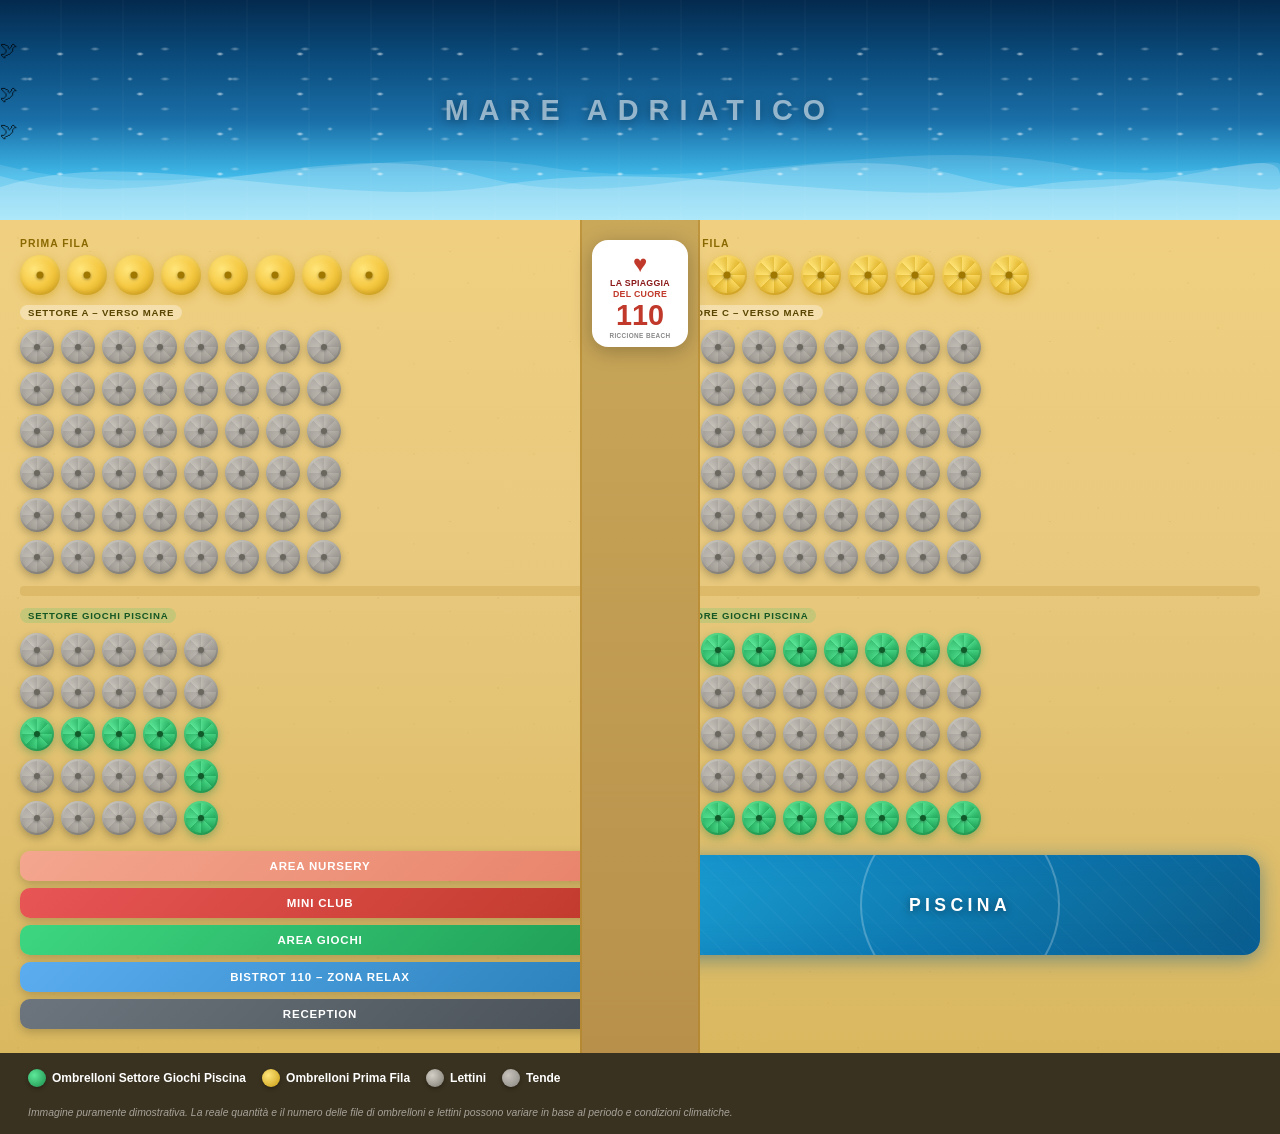
==== commit 3e99579b: "Add beach layout web app – La Spiaggia del Cuore 110 Animated beach map with sea waves, umbrella gri" ====
--- a/index.html
+++ b/index.html
@@ -1,287 +1,265 @@
 <!DOCTYPE html>
 <html lang="it">
 <head>
-    <meta charset="UTF-8">
-    <meta name="viewport" content="width=device-width, initial-scale=1.0">
-    <title>Spiaggia le Cureze - Beach Resort Layout</title>
-    <link rel="stylesheet" href="style.css">
+  <meta charset="UTF-8" />
+  <meta name="viewport" content="width=device-width, initial-scale=1.0" />
+  <title>La Spiaggia del Cuore 110 – Riccione</title>
+  <link rel="stylesheet" href="style.css" />
 </head>
 <body>
-    <div class="container">
-        <!-- Header -->
-        <header class="header">
-            <div class="logo">🌊 Spiaggia le Cureze</div>
-            <div class="subtitle">Beach Resort Layout</div>
-        </header>
-
-        <!-- Animated Sea -->
-        <section class="sea-section">
-            <div class="sea">
-                <div class="wave wave1"></div>
-                <div class="wave wave2"></div>
-                <div class="wave wave3"></div>
-            </div>
-            <div class="sea-label">MARE</div>
-        </section>
-
-        <!-- Beach Area with Umbrellas -->
-        <section class="beach-section">
-            <div class="beach-label">SPIAGGIA</div>
-
-            <!-- Left side umbrellas -->
-            <div class="umbrellas-grid left-side">
-                <div class="umbrella-row">
-                    <div class="umbrella available" title="Disponibile">
-                        <div class="umbrella-top"></div>
-                        <div class="umbrella-stand"></div>
-                    </div>
-                    <div class="umbrella available">
-                        <div class="umbrella-top"></div>
-                        <div class="umbrella-stand"></div>
-                    </div>
-                    <div class="umbrella available">
-                        <div class="umbrella-top"></div>
-                        <div class="umbrella-stand"></div>
-                    </div>
-                    <div class="umbrella available">
-                        <div class="umbrella-top"></div>
-                        <div class="umbrella-stand"></div>
-                    </div>
-                    <div class="umbrella available">
-                        <div class="umbrella-top"></div>
-                        <div class="umbrella-stand"></div>
-                    </div>
-                    <div class="umbrella available">
-                        <div class="umbrella-top"></div>
-                        <div class="umbrella-stand"></div>
-                    </div>
-                    <div class="umbrella available">
-                        <div class="umbrella-top"></div>
-                        <div class="umbrella-stand"></div>
-                    </div>
-                    <div class="umbrella available">
-                        <div class="umbrella-top"></div>
-                        <div class="umbrella-stand"></div>
-                    </div>
-                </div>
-                <div class="umbrella-row">
-                    <div class="umbrella occupied">
-                        <div class="umbrella-top"></div>
-                        <div class="umbrella-stand"></div>
-                    </div>
-                    <div class="umbrella available">
-                        <div class="umbrella-top"></div>
-                        <div class="umbrella-stand"></div>
-                    </div>
-                    <div class="umbrella occupied">
-                        <div class="umbrella-top"></div>
-                        <div class="umbrella-stand"></div>
-                    </div>
-                    <div class="umbrella available">
-                        <div class="umbrella-top"></div>
-                        <div class="umbrella-stand"></div>
-                    </div>
-                    <div class="umbrella occupied">
-                        <div class="umbrella-top"></div>
-                        <div class="umbrella-stand"></div>
-                    </div>
-                    <div class="umbrella available">
-                        <div class="umbrella-top"></div>
-                        <div class="umbrella-stand"></div>
-                    </div>
-                    <div class="umbrella occupied">
-                        <div class="umbrella-top"></div>
-                        <div class="umbrella-stand"></div>
-                    </div>
-                    <div class="umbrella available">
-                        <div class="umbrella-top"></div>
-                        <div class="umbrella-stand"></div>
-                    </div>
-                </div>
-                <div class="umbrella-row">
-                    <div class="umbrella available">
-                        <div class="umbrella-top"></div>
-                        <div class="umbrella-stand"></div>
-                    </div>
-                    <div class="umbrella available">
-                        <div class="umbrella-top"></div>
-                        <div class="umbrella-stand"></div>
-                    </div>
-                    <div class="umbrella available">
-                        <div class="umbrella-top"></div>
-                        <div class="umbrella-stand"></div>
-                    </div>
-                    <div class="umbrella available">
-                        <div class="umbrella-top"></div>
-                        <div class="umbrella-stand"></div>
-                    </div>
-                    <div class="umbrella occupied">
-                        <div class="umbrella-top"></div>
-                        <div class="umbrella-stand"></div>
-                    </div>
-                    <div class="umbrella occupied">
-                        <div class="umbrella-top"></div>
-                        <div class="umbrella-stand"></div>
-                    </div>
-                    <div class="umbrella available">
-                        <div class="umbrella-top"></div>
-                        <div class="umbrella-stand"></div>
-                    </div>
-                    <div class="umbrella available">
-                        <div class="umbrella-top"></div>
-                        <div class="umbrella-stand"></div>
-                    </div>
-                </div>
-            </div>
-
-            <!-- Central area with facilities -->
-            <div class="central-area">
-                <div class="facilities-zone">
-                    <div class="facility area-giochi">AREA GIOCHI</div>
-                    <div class="facility mini-club">MINI CLUB</div>
-                    <div class="facility area-nursery">AREA NURSERY</div>
-                </div>
-            </div>
-
-            <!-- Right side umbrellas -->
-            <div class="umbrellas-grid right-side">
-                <div class="umbrella-row">
-                    <div class="umbrella available">
-                        <div class="umbrella-top"></div>
-                        <div class="umbrella-stand"></div>
-                    </div>
-                    <div class="umbrella available">
-                        <div class="umbrella-top"></div>
-                        <div class="umbrella-stand"></div>
-                    </div>
-                    <div class="umbrella available">
-                        <div class="umbrella-top"></div>
-                        <div class="umbrella-stand"></div>
-                    </div>
-                    <div class="umbrella available">
-                        <div class="umbrella-top"></div>
-                        <div class="umbrella-stand"></div>
-                    </div>
-                    <div class="umbrella available">
-                        <div class="umbrella-top"></div>
-                        <div class="umbrella-stand"></div>
-                    </div>
-                    <div class="umbrella available">
-                        <div class="umbrella-top"></div>
-                        <div class="umbrella-stand"></div>
-                    </div>
-                    <div class="umbrella available">
-                        <div class="umbrella-top"></div>
-                        <div class="umbrella-stand"></div>
-                    </div>
-                    <div class="umbrella available">
-                        <div class="umbrella-top"></div>
-                        <div class="umbrella-stand"></div>
-                    </div>
-                </div>
-                <div class="umbrella-row">
-                    <div class="umbrella available">
-                        <div class="umbrella-top"></div>
-                        <div class="umbrella-stand"></div>
-                    </div>
-                    <div class="umbrella occupied">
-                        <div class="umbrella-top"></div>
-                        <div class="umbrella-stand"></div>
-                    </div>
-                    <div class="umbrella available">
-                        <div class="umbrella-top"></div>
-                        <div class="umbrella-stand"></div>
-                    </div>
-                    <div class="umbrella occupied">
-                        <div class="umbrella-top"></div>
-                        <div class="umbrella-stand"></div>
-                    </div>
-                    <div class="umbrella available">
-                        <div class="umbrella-top"></div>
-                        <div class="umbrella-stand"></div>
-                    </div>
-                    <div class="umbrella available">
-                        <div class="umbrella-top"></div>
-                        <div class="umbrella-stand"></div>
-                    </div>
-                    <div class="umbrella occupied">
-                        <div class="umbrella-top"></div>
-                        <div class="umbrella-stand"></div>
-                    </div>
-                    <div class="umbrella available">
-                        <div class="umbrella-top"></div>
-                        <div class="umbrella-stand"></div>
-                    </div>
-                </div>
-                <div class="umbrella-row">
-                    <div class="umbrella occupied">
-                        <div class="umbrella-top"></div>
-                        <div class="umbrella-stand"></div>
-                    </div>
-                    <div class="umbrella available">
-                        <div class="umbrella-top"></div>
-                        <div class="umbrella-stand"></div>
-                    </div>
-                    <div class="umbrella occupied">
-                        <div class="umbrella-top"></div>
-                        <div class="umbrella-stand"></div>
-                    </div>
-                    <div class="umbrella occupied">
-                        <div class="umbrella-top"></div>
-                        <div class="umbrella-stand"></div>
-                    </div>
-                    <div class="umbrella available">
-                        <div class="umbrella-top"></div>
-                        <div class="umbrella-stand"></div>
-                    </div>
-                    <div class="umbrella occupied">
-                        <div class="umbrella-top"></div>
-                        <div class="umbrella-stand"></div>
-                    </div>
-                    <div class="umbrella occupied">
-                        <div class="umbrella-top"></div>
-                        <div class="umbrella-stand"></div>
-                    </div>
-                    <div class="umbrella available">
-                        <div class="umbrella-top"></div>
-                        <div class="umbrella-stand"></div>
-                    </div>
-                </div>
-            </div>
-        </section>
-
-        <!-- Facilities Section -->
-        <section class="facilities-section">
-            <div class="facility-card bistrot">
-                <div class="facility-icon">🍽️</div>
-                <div class="facility-name">BISTROT</div>
-                <div class="facility-desc">Zona Relax</div>
-            </div>
-            <div class="facility-card reception">
-                <div class="facility-icon">📋</div>
-                <div class="facility-name">RECEPTION</div>
-                <div class="facility-desc">Info & Help</div>
-            </div>
-            <div class="facility-card piscina">
-                <div class="facility-icon">🏊</div>
-                <div class="facility-name">PISCINA</div>
-                <div class="facility-desc">Swimming Pool</div>
-            </div>
-        </section>
-
-        <!-- Legend -->
-        <section class="legend-section">
-            <div class="legend-item">
-                <div class="legend-color available"></div>
-                <span>Disponibile</span>
-            </div>
-            <div class="legend-item">
-                <div class="legend-color occupied"></div>
-                <span>Occupato</span>
-            </div>
-        </section>
+
+  <!-- ░░ SEA ░░ -->
+  <section class="sea">
+    <div class="sea-label">MARE ADRIATICO</div>
+    <div class="waves-container">
+      <svg class="wave wave1" viewBox="0 0 1440 80" preserveAspectRatio="none">
+        <path d="M0,40 C180,80 360,0 540,40 C720,80 900,0 1080,40 C1260,80 1440,0 1440,40 L1440,80 L0,80 Z"/>
+      </svg>
+      <svg class="wave wave2" viewBox="0 0 1440 80" preserveAspectRatio="none">
+        <path d="M0,30 C200,70 400,10 600,30 C800,60 1000,0 1200,30 C1300,50 1440,20 1440,30 L1440,80 L0,80 Z"/>
+      </svg>
+      <svg class="wave wave3" viewBox="0 0 1440 80" preserveAspectRatio="none">
+        <path d="M0,50 C150,10 350,70 550,50 C750,20 950,70 1150,50 C1300,30 1440,60 1440,50 L1440,80 L0,80 Z"/>
+      </svg>
     </div>
-
-    <script src="script.js"></script>
+  </section>
+
+  <!-- ░░ BEACH ░░ -->
+  <main class="beach">
+
+    <!-- logo centrato -->
+    <div class="central-path">
+      <div class="logo-badge">
+        <div class="logo-heart">♥</div>
+        <div class="logo-title">La Spiaggia<br/><span>del Cuore</span></div>
+        <div class="logo-number">110</div>
+        <div class="logo-sub">RICCIONE BEACH</div>
+      </div>
+    </div>
+
+    <!-- ── ZONA VERSO MARE ── -->
+    <div class="beach-half left">
+
+      <!-- Prima fila ombrelloni dorati -->
+      <div class="row-label">Prima Fila</div>
+      <div class="umbrella-row first-row">
+        <div class="umbrella gold" data-n="1"></div>
+        <div class="umbrella gold" data-n="2"></div>
+        <div class="umbrella gold" data-n="3"></div>
+        <div class="umbrella gold" data-n="4"></div>
+        <div class="umbrella gold" data-n="5"></div>
+        <div class="umbrella gold" data-n="6"></div>
+        <div class="umbrella gold" data-n="7"></div>
+        <div class="umbrella gold" data-n="8"></div>
+      </div>
+
+      <!-- Settore A – verso mare -->
+      <div class="section-tag">Settore A – Verso Mare</div>
+      <div class="grid-umbrellas">
+        <!-- 6 righe × 8 colonne -->
+        <div class="umbrella-row">
+          <div class="umbrella std"></div><div class="umbrella std"></div>
+          <div class="umbrella std"></div><div class="umbrella std"></div>
+          <div class="umbrella std"></div><div class="umbrella std"></div>
+          <div class="umbrella std"></div><div class="umbrella std"></div>
+        </div>
+        <div class="umbrella-row">
+          <div class="umbrella std"></div><div class="umbrella std"></div>
+          <div class="umbrella std"></div><div class="umbrella std"></div>
+          <div class="umbrella std"></div><div class="umbrella std"></div>
+          <div class="umbrella std"></div><div class="umbrella std"></div>
+        </div>
+        <div class="umbrella-row">
+          <div class="umbrella std"></div><div class="umbrella std"></div>
+          <div class="umbrella std"></div><div class="umbrella std"></div>
+          <div class="umbrella std"></div><div class="umbrella std"></div>
+          <div class="umbrella std"></div><div class="umbrella std"></div>
+        </div>
+        <div class="umbrella-row">
+          <div class="umbrella std"></div><div class="umbrella std"></div>
+          <div class="umbrella std"></div><div class="umbrella std"></div>
+          <div class="umbrella std"></div><div class="umbrella std"></div>
+          <div class="umbrella std"></div><div class="umbrella std"></div>
+        </div>
+        <div class="umbrella-row">
+          <div class="umbrella std"></div><div class="umbrella std"></div>
+          <div class="umbrella std"></div><div class="umbrella std"></div>
+          <div class="umbrella std"></div><div class="umbrella std"></div>
+          <div class="umbrella std"></div><div class="umbrella std"></div>
+        </div>
+        <div class="umbrella-row">
+          <div class="umbrella std"></div><div class="umbrella std"></div>
+          <div class="umbrella std"></div><div class="umbrella std"></div>
+          <div class="umbrella std"></div><div class="umbrella std"></div>
+          <div class="umbrella std"></div><div class="umbrella std"></div>
+        </div>
+      </div>
+
+      <!-- Separatore -->
+      <div class="separator-strip"></div>
+
+      <!-- Settore B – verso monte con ombrelloni verdi piscina -->
+      <div class="section-tag green-tag">Settore Giochi Piscina</div>
+      <div class="grid-umbrellas verso-monte">
+        <div class="umbrella-row">
+          <div class="umbrella std"></div><div class="umbrella std"></div>
+          <div class="umbrella std"></div><div class="umbrella std"></div>
+          <div class="umbrella std"></div>
+        </div>
+        <div class="umbrella-row">
+          <div class="umbrella std"></div><div class="umbrella std"></div>
+          <div class="umbrella std"></div><div class="umbrella std"></div>
+          <div class="umbrella std"></div>
+        </div>
+        <div class="umbrella-row green-corner-row">
+          <div class="umbrella green"></div><div class="umbrella green"></div>
+          <div class="umbrella green"></div><div class="umbrella green"></div>
+          <div class="umbrella green corner-r"></div>
+        </div>
+        <div class="umbrella-row green-side-row">
+          <div class="umbrella std"></div><div class="umbrella std"></div>
+          <div class="umbrella std"></div><div class="umbrella std"></div>
+          <div class="umbrella green side"></div>
+        </div>
+        <div class="umbrella-row green-side-row">
+          <div class="umbrella std"></div><div class="umbrella std"></div>
+          <div class="umbrella std"></div><div class="umbrella std"></div>
+          <div class="umbrella green side"></div>
+        </div>
+      </div>
+
+      <!-- Strutture / Servizi -->
+      <div class="services-block left-services">
+        <div class="service-btn nursery">AREA NURSERY</div>
+        <div class="service-btn mini-club">MINI CLUB</div>
+        <div class="service-btn area-giochi">AREA GIOCHI</div>
+        <div class="service-btn bistrot">BISTROT 110 – ZONA RELAX</div>
+        <div class="service-btn reception">RECEPTION</div>
+      </div>
+
+    </div><!-- /left -->
+
+    <!-- ── ZONA DESTRA ── -->
+    <div class="beach-half right">
+
+      <!-- Prima fila dorata -->
+      <div class="row-label">Prima Fila</div>
+      <div class="umbrella-row first-row">
+        <div class="umbrella gold"></div>
+        <div class="umbrella gold"></div>
+        <div class="umbrella gold"></div>
+        <div class="umbrella gold"></div>
+        <div class="umbrella gold"></div>
+        <div class="umbrella gold"></div>
+        <div class="umbrella gold"></div>
+        <div class="umbrella gold"></div>
+      </div>
+
+      <!-- Settore C – verso mare -->
+      <div class="section-tag">Settore C – Verso Mare</div>
+      <div class="grid-umbrellas">
+        <div class="umbrella-row">
+          <div class="umbrella std"></div><div class="umbrella std"></div>
+          <div class="umbrella std"></div><div class="umbrella std"></div>
+          <div class="umbrella std"></div><div class="umbrella std"></div>
+          <div class="umbrella std"></div><div class="umbrella std"></div>
+        </div>
+        <div class="umbrella-row">
+          <div class="umbrella std"></div><div class="umbrella std"></div>
+          <div class="umbrella std"></div><div class="umbrella std"></div>
+          <div class="umbrella std"></div><div class="umbrella std"></div>
+          <div class="umbrella std"></div><div class="umbrella std"></div>
+        </div>
+        <div class="umbrella-row">
+          <div class="umbrella std"></div><div class="umbrella std"></div>
+          <div class="umbrella std"></div><div class="umbrella std"></div>
+          <div class="umbrella std"></div><div class="umbrella std"></div>
+          <div class="umbrella std"></div><div class="umbrella std"></div>
+        </div>
+        <div class="umbrella-row">
+          <div class="umbrella std"></div><div class="umbrella std"></div>
+          <div class="umbrella std"></div><div class="umbrella std"></div>
+          <div class="umbrella std"></div><div class="umbrella std"></div>
+          <div class="umbrella std"></div><div class="umbrella std"></div>
+        </div>
+        <div class="umbrella-row">
+          <div class="umbrella std"></div><div class="umbrella std"></div>
+          <div class="umbrella std"></div><div class="umbrella std"></div>
+          <div class="umbrella std"></div><div class="umbrella std"></div>
+          <div class="umbrella std"></div><div class="umbrella std"></div>
+        </div>
+        <div class="umbrella-row">
+          <div class="umbrella std"></div><div class="umbrella std"></div>
+          <div class="umbrella std"></div><div class="umbrella std"></div>
+          <div class="umbrella std"></div><div class="umbrella std"></div>
+          <div class="umbrella std"></div><div class="umbrella std"></div>
+        </div>
+      </div>
+
+      <div class="separator-strip"></div>
+
+      <!-- Settore D – piscina -->
+      <div class="section-tag green-tag">Settore Giochi Piscina</div>
+      <div class="grid-umbrellas verso-monte">
+        <div class="umbrella-row green-corner-row top">
+          <div class="umbrella green corner-l"></div>
+          <div class="umbrella green"></div><div class="umbrella green"></div>
+          <div class="umbrella green"></div><div class="umbrella green"></div>
+          <div class="umbrella green"></div><div class="umbrella green"></div>
+          <div class="umbrella green"></div>
+        </div>
+        <div class="umbrella-row">
+          <div class="umbrella green side"></div>
+          <div class="umbrella std"></div><div class="umbrella std"></div>
+          <div class="umbrella std"></div><div class="umbrella std"></div>
+          <div class="umbrella std"></div><div class="umbrella std"></div>
+          <div class="umbrella std"></div>
+        </div>
+        <div class="umbrella-row">
+          <div class="umbrella green side"></div>
+          <div class="umbrella std"></div><div class="umbrella std"></div>
+          <div class="umbrella std"></div><div class="umbrella std"></div>
+          <div class="umbrella std"></div><div class="umbrella std"></div>
+          <div class="umbrella std"></div>
+        </div>
+        <div class="umbrella-row">
+          <div class="umbrella green side"></div>
+          <div class="umbrella std"></div><div class="umbrella std"></div>
+          <div class="umbrella std"></div><div class="umbrella std"></div>
+          <div class="umbrella std"></div><div class="umbrella std"></div>
+          <div class="umbrella std"></div>
+        </div>
+        <div class="umbrella-row green-corner-row bottom">
+          <div class="umbrella green corner-l"></div>
+          <div class="umbrella green"></div><div class="umbrella green"></div>
+          <div class="umbrella green"></div><div class="umbrella green"></div>
+          <div class="umbrella green"></div><div class="umbrella green"></div>
+          <div class="umbrella green"></div>
+        </div>
+      </div>
+
+      <!-- Piscina -->
+      <div class="pool-block">
+        <div class="pool-water">
+          <span class="pool-label">PISCINA</span>
+          <div class="pool-ripple"></div>
+          <div class="pool-ripple r2"></div>
+        </div>
+      </div>
+
+    </div><!-- /right -->
+
+  </main><!-- /beach -->
+
+  <!-- ░░ LEGEND ░░ -->
+  <footer class="legend">
+    <div class="legend-item"><span class="leg-dot green-dot"></span> Ombrelloni Settore Giochi Piscina</div>
+    <div class="legend-item"><span class="leg-dot gold-dot"></span> Ombrelloni Prima Fila</div>
+    <div class="legend-item"><span class="leg-dot std-dot"></span> Lettini</div>
+    <div class="legend-item"><span class="leg-dot tenda-dot"></span> Tende</div>
+    <p class="disclaimer">Immagine puramente dimostrativa. La reale quantità e il numero delle file di ombrelloni e lettini possono variare in base al periodo e condizioni climatiche.</p>
+  </footer>
+
+  <script src="app.js"></script>
 </body>
 </html>
--- a/style.css
+++ b/style.css
@@ -1,424 +1,631 @@
-* {
-    margin: 0;
-    padding: 0;
-    box-sizing: border-box;
-}
+/* ── Reset & Base ── */
+*, *::before, *::after { box-sizing: border-box; margin: 0; padding: 0; }
 
 :root {
-    --primary-blue: #00a8cc;
-    --dark-blue: #0066a1;
-    --light-blue: #66d9ef;
-    --sand-color: #f4d9a6;
-    --dark-sand: #e8c88e;
-    --white: #ffffff;
-    --green-available: #22c55e;
-    --yellow: #fbbf24;
-    --red-occupied: #ef4444;
-}
-
-body {
-    font-family: 'Segoe UI', Tahoma, Geneva, Verdana, sans-serif;
-    background: linear-gradient(135deg, #f0f9ff 0%, #e0f2fe 100%);
-    overflow-x: hidden;
-}
-
-.container {
-    width: 100%;
-    max-width: 1400px;
-    margin: 0 auto;
-}
-
-/* Header */
-.header {
-    background: linear-gradient(135deg, var(--primary-blue) 0%, var(--dark-blue) 100%);
-    color: var(--white);
-    padding: 2rem;
-    text-align: center;
-    box-shadow: 0 4px 12px rgba(0, 0, 0, 0.15);
-}
-
-.logo {
-    font-size: 2.5rem;
-    font-weight: 700;
-    margin-bottom: 0.5rem;
-    letter-spacing: -0.5px;
-}
-
-.subtitle {
-    font-size: 0.95rem;
-    opacity: 0.9;
-}
-
-/* Sea Section */
-.sea-section {
-    position: relative;
-    height: 280px;
-    background: linear-gradient(180deg, #87ceeb 0%, #4db8e8 50%, var(--primary-blue) 100%);
-    overflow: hidden;
-    border-bottom: 8px solid var(--dark-sand);
+  --sea-deep:   #0a4a7a;
+  --sea-mid:    #1a6fa8;
+  --sea-light:  #3fb8e8;
+  --sea-foam:   #a8dff5;
+  --sand:       #e8c97e;
+  --sand-dark:  #d4a84b;
+  --sand-light: #f5dfa0;
+  --umbrella-std:  #c0bbb2;
+  --umbrella-gold: #f5c842;
+  --umbrella-green:#2ec06c;
+  --path-color: #b8a070;
+}
+
+html, body {
+  min-height: 100vh;
+  font-family: 'Segoe UI', Arial, sans-serif;
+  background: var(--sand);
+  overflow-x: hidden;
+}
+
+/* ════════════════════════════
+   SEA
+════════════════════════════ */
+.sea {
+  position: relative;
+  width: 100%;
+  height: 220px;
+  background: linear-gradient(180deg,
+    #042a4e 0%,
+    #0a4a7a 25%,
+    #1a6fa8 55%,
+    #3fb8e8 80%,
+    #6dd5f5 100%
+  );
+  overflow: hidden;
 }
 
 .sea-label {
-    position: absolute;
-    top: 20px;
-    right: 30px;
-    color: rgba(255, 255, 255, 0.7);
-    font-size: 1.2rem;
-    font-weight: 600;
-    letter-spacing: 2px;
-    z-index: 10;
-}
-
-.sea {
-    position: absolute;
-    bottom: 0;
-    left: 0;
-    width: 100%;
-    height: 100%;
+  position: absolute;
+  top: 50%;
+  left: 50%;
+  transform: translate(-50%, -50%);
+  color: rgba(255,255,255,0.55);
+  font-size: 1.8rem;
+  font-weight: 800;
+  letter-spacing: 0.35em;
+  text-transform: uppercase;
+  pointer-events: none;
+  z-index: 2;
+  text-shadow: 0 2px 12px rgba(0,0,0,0.4);
+}
+
+/* Animazioni sfavillanti sull'acqua */
+.sea::before {
+  content: '';
+  position: absolute;
+  inset: 0;
+  background: repeating-linear-gradient(
+    90deg,
+    transparent 0px,
+    transparent 60px,
+    rgba(255,255,255,0.04) 61px,
+    transparent 62px
+  );
+  animation: shimmer 6s linear infinite;
+}
+
+@keyframes shimmer {
+  0%   { background-position-x: 0; }
+  100% { background-position-x: 120px; }
+}
+
+/* Sparkles / luccichii */
+.sea::after {
+  content: '';
+  position: absolute;
+  top: 20%;
+  left: -100%;
+  width: 300%;
+  height: 60%;
+  background: radial-gradient(ellipse 4px 2px at 50% 50%,
+    rgba(255,255,255,0.7) 0%,
+    transparent 100%
+  ) 20px 30px / 80px 40px,
+  radial-gradient(ellipse 3px 2px at 50% 50%,
+    rgba(255,255,255,0.5) 0%,
+    transparent 100%
+  ) 60px 10px / 100px 50px,
+  radial-gradient(ellipse 5px 2px at 50% 50%,
+    rgba(255,255,255,0.4) 0%,
+    transparent 100%
+  ) 10px 50px / 70px 30px;
+  animation: sparkle 4s linear infinite;
+}
+
+@keyframes sparkle {
+  0%   { transform: translateX(0); }
+  100% { transform: translateX(33.33%); }
+}
+
+/* Onde SVG */
+.waves-container {
+  position: absolute;
+  bottom: -1px;
+  left: 0;
+  width: 100%;
+  height: 90px;
 }
 
 .wave {
-    position: absolute;
-    bottom: 0;
-    left: 0;
-    width: 200%;
-    height: 100px;
-    background-image: url('data:image/svg+xml,<svg xmlns="http://www.w3.org/2000/svg" viewBox="0 0 1200 120"><path d="M0,50 Q300,0 600,50 T1200,50 L1200,120 L0,120 Z" fill="rgba(255,255,255,0.1)"></path></svg>');
-    background-size: 600px 120px;
-    animation: wave 15s linear infinite;
-    opacity: 0.7;
-}
-
-.wave1 {
-    bottom: 10px;
-    animation-delay: 0s;
-    opacity: 0.5;
-}
-
-.wave2 {
-    bottom: 20px;
-    animation-delay: -5s;
-    opacity: 0.3;
-}
-
-.wave3 {
-    bottom: 30px;
-    animation-delay: -10s;
-    opacity: 0.2;
-}
-
-@keyframes wave {
-    0% {
-        transform: translateX(0);
-    }
-    100% {
-        transform: translateX(600px);
-    }
-}
-
-/* Beach Section */
-.beach-section {
-    background: linear-gradient(180deg, var(--sand-color) 0%, var(--dark-sand) 100%);
-    padding: 3rem 2rem;
-    display: flex;
-    justify-content: space-between;
-    align-items: flex-start;
-    gap: 2rem;
-    position: relative;
-    min-height: 500px;
-}
-
-.beach-label {
-    position: absolute;
-    top: 15px;
-    left: 30px;
-    color: rgba(0, 0, 0, 0.3);
-    font-size: 1.2rem;
-    font-weight: 600;
-    letter-spacing: 2px;
-}
-
-.umbrellas-grid {
-    flex: 1;
-    display: flex;
-    flex-direction: column;
-    gap: 1.5rem;
-    justify-content: center;
-}
-
+  position: absolute;
+  bottom: 0;
+  left: 0;
+  width: 100%;
+  height: 90px;
+}
+
+.wave1 { fill: rgba(255,255,255,0.18); animation: wave1 5s ease-in-out infinite; }
+.wave2 { fill: rgba(255,255,255,0.12); animation: wave2 7s ease-in-out infinite reverse; }
+.wave3 { fill: rgba(255,255,255,0.22); animation: wave3 9s ease-in-out infinite; }
+
+@keyframes wave1 {
+  0%, 100% { transform: translateX(0); }
+  50%       { transform: translateX(-3%); }
+}
+@keyframes wave2 {
+  0%, 100% { transform: translateX(0) scaleY(1); }
+  50%       { transform: translateX(4%) scaleY(1.1); }
+}
+@keyframes wave3 {
+  0%, 100% { transform: translateX(0); }
+  50%       { transform: translateX(-2%) scaleY(0.9); }
+}
+
+/* ════════════════════════════
+   BEACH LAYOUT
+════════════════════════════ */
+.beach {
+  position: relative;
+  display: flex;
+  gap: 0;
+  padding: 0;
+  min-height: 700px;
+  background: linear-gradient(180deg,
+    #f0d080 0%,
+    #e8c97e 40%,
+    #d9b860 100%
+  );
+}
+
+/* Sabbia texture */
+.beach::before {
+  content: '';
+  position: absolute;
+  inset: 0;
+  background-image:
+    radial-gradient(circle 1px at 15% 20%, rgba(180,140,40,0.3) 0%, transparent 100%),
+    radial-gradient(circle 1px at 45% 60%, rgba(180,140,40,0.2) 0%, transparent 100%),
+    radial-gradient(circle 1px at 75% 35%, rgba(180,140,40,0.25) 0%, transparent 100%),
+    radial-gradient(circle 1px at 90% 70%, rgba(180,140,40,0.2) 0%, transparent 100%);
+  background-size: 120px 90px;
+  pointer-events: none;
+  z-index: 0;
+}
+
+.beach-half {
+  position: relative;
+  z-index: 1;
+  flex: 1;
+  padding: 18px 20px 24px;
+  display: flex;
+  flex-direction: column;
+  gap: 10px;
+}
+
+/* ── Percorso centrale ── */
+.central-path {
+  position: absolute;
+  top: 0;
+  left: 50%;
+  transform: translateX(-50%);
+  width: 120px;
+  height: 100%;
+  z-index: 10;
+  background: linear-gradient(180deg, #c9a85a 0%, #b8904a 100%);
+  border-left: 2px solid rgba(180,130,30,0.5);
+  border-right: 2px solid rgba(180,130,30,0.5);
+  display: flex;
+  align-items: flex-start;
+  justify-content: center;
+  padding-top: 20px;
+}
+
+/* ── Logo ── */
+.logo-badge {
+  background: white;
+  border-radius: 16px;
+  padding: 12px 10px 8px;
+  text-align: center;
+  box-shadow: 0 4px 20px rgba(0,0,0,0.25);
+  width: 96px;
+}
+
+.logo-heart {
+  color: #c0392b;
+  font-size: 1.5rem;
+  line-height: 1;
+}
+
+.logo-title {
+  font-size: 0.55rem;
+  font-weight: 800;
+  color: #8b1a1a;
+  text-transform: uppercase;
+  letter-spacing: 0.03em;
+  line-height: 1.2;
+  margin-top: 2px;
+}
+.logo-title span { color: #c0392b; }
+
+.logo-number {
+  font-size: 1.8rem;
+  font-weight: 900;
+  color: #c0392b;
+  line-height: 1;
+  margin-top: 2px;
+}
+
+.logo-sub {
+  font-size: 0.4rem;
+  font-weight: 700;
+  color: #888;
+  letter-spacing: 0.06em;
+  margin-top: 2px;
+}
+
+/* ════════════════════════════
+   ROW LABELS & SECTION TAGS
+════════════════════════════ */
+.row-label {
+  font-size: 0.65rem;
+  font-weight: 700;
+  text-transform: uppercase;
+  letter-spacing: 0.1em;
+  color: #8a6800;
+  margin-bottom: -4px;
+}
+
+.section-tag {
+  font-size: 0.6rem;
+  font-weight: 700;
+  text-transform: uppercase;
+  letter-spacing: 0.08em;
+  color: #5a4500;
+  padding: 2px 8px;
+  background: rgba(255,255,255,0.35);
+  border-radius: 20px;
+  display: inline-block;
+  align-self: flex-start;
+}
+
+.green-tag { color: #155724; background: rgba(46,192,108,0.18); }
+
+/* ════════════════════════════
+   UMBRELLAS
+════════════════════════════ */
 .umbrella-row {
-    display: flex;
-    gap: 1.5rem;
-    justify-content: center;
+  display: flex;
+  gap: 7px;
+  align-items: center;
+  flex-wrap: wrap;
+}
+
+.grid-umbrellas {
+  display: flex;
+  flex-direction: column;
+  gap: 8px;
 }
 
 .umbrella {
-    position: relative;
-    width: 60px;
-    height: 80px;
-    cursor: pointer;
-    transition: transform 0.3s ease, filter 0.3s ease;
+  position: relative;
+  width: 34px;
+  height: 34px;
+  border-radius: 50%;
+  flex-shrink: 0;
+  cursor: pointer;
+  transition: transform 0.15s ease, box-shadow 0.15s ease;
 }
 
 .umbrella:hover {
-    transform: scale(1.1);
-    filter: drop-shadow(0 4px 8px rgba(0, 0, 0, 0.2));
-}
-
-.umbrella-top {
-    width: 50px;
-    height: 35px;
-    border-radius: 50% 50% 0 0;
-    margin: 0 auto;
-    position: relative;
-    box-shadow: inset 0 2px 4px rgba(0, 0, 0, 0.2), 0 2px 8px rgba(0, 0, 0, 0.15);
-}
-
-.umbrella.available .umbrella-top {
-    background: linear-gradient(135deg, var(--yellow) 0%, #f59e0b 100%);
-}
-
-.umbrella.occupied .umbrella-top {
-    background: linear-gradient(135deg, var(--red-occupied) 0%, #dc2626 100%);
-}
-
-.umbrella-stand {
-    width: 4px;
-    height: 45px;
-    background: linear-gradient(90deg, #8b7355 0%, #a0826d 50%, #8b7355 100%);
-    margin: 0 auto;
-    border-radius: 2px;
-    position: relative;
-    top: 2px;
-}
-
-/* Central Area */
-.central-area {
-    flex: 0 0 250px;
-    display: flex;
-    flex-direction: column;
-    justify-content: center;
-    gap: 1.5rem;
-    padding: 2rem;
-}
-
-.facilities-zone {
-    display: flex;
-    flex-direction: column;
-    gap: 1rem;
-}
-
-.facility {
-    padding: 1.2rem 1.5rem;
-    border-radius: 12px;
-    font-weight: 600;
-    font-size: 0.9rem;
-    text-align: center;
-    color: var(--white);
-    letter-spacing: 1px;
-    box-shadow: 0 4px 12px rgba(0, 0, 0, 0.15);
-    transition: transform 0.3s ease, box-shadow 0.3s ease;
-    cursor: pointer;
-}
-
-.facility:hover {
-    transform: translateY(-4px);
-    box-shadow: 0 6px 16px rgba(0, 0, 0, 0.2);
-}
-
-.area-giochi {
-    background: linear-gradient(135deg, #10b981 0%, #059669 100%);
-}
-
-.mini-club {
-    background: linear-gradient(135deg, #ef4444 0%, #dc2626 100%);
-}
-
-.area-nursery {
-    background: linear-gradient(135deg, #f87171 0%, #fb7185 100%);
-}
-
-/* Facilities Section */
-.facilities-section {
-    background: var(--white);
-    padding: 3rem 2rem;
-    display: grid;
-    grid-template-columns: repeat(auto-fit, minmax(200px, 1fr));
-    gap: 2rem;
-    margin-top: 0;
-    border-top: 3px solid var(--dark-sand);
-}
-
-.facility-card {
-    background: linear-gradient(135deg, #f8fafc 0%, #f1f5f9 100%);
-    padding: 2rem;
-    border-radius: 16px;
-    text-align: center;
-    border: 2px solid transparent;
-    transition: all 0.3s ease;
-    box-shadow: 0 2px 8px rgba(0, 0, 0, 0.08);
-}
-
-.facility-card:hover {
-    transform: translateY(-8px);
-    box-shadow: 0 12px 24px rgba(0, 0, 0, 0.15);
-}
-
-.facility-card.bistrot {
-    border-color: #fbbf24;
-}
-
-.facility-card.reception {
-    border-color: var(--primary-blue);
-}
-
-.facility-card.piscina {
-    border-color: #4db8e8;
-}
-
-.facility-icon {
-    font-size: 3rem;
-    margin-bottom: 1rem;
-}
-
-.facility-name {
-    font-size: 1.3rem;
-    font-weight: 700;
-    color: #1e293b;
-    margin-bottom: 0.5rem;
-    letter-spacing: 0.5px;
-}
-
-.facility-desc {
-    font-size: 0.9rem;
-    color: #64748b;
-}
-
-/* Legend Section */
-.legend-section {
-    background: var(--white);
-    padding: 2rem;
-    display: flex;
-    justify-content: center;
-    gap: 3rem;
-    border-top: 1px solid #e2e8f0;
+  transform: scale(1.18);
+  z-index: 20;
+}
+
+/* Ombrellone standard – effetto 3D con ombre radiali */
+.umbrella.std {
+  background: radial-gradient(circle at 35% 35%,
+    #d4d0c8 0%,
+    #a8a49c 50%,
+    #7a776f 100%
+  );
+  box-shadow:
+    0 3px 8px rgba(0,0,0,0.25),
+    inset 0 -2px 4px rgba(0,0,0,0.2),
+    inset 0 2px 4px rgba(255,255,255,0.3);
+}
+
+/* Pattern a spicchi sull'ombrellone standard */
+.umbrella.std::before {
+  content: '';
+  position: absolute;
+  inset: 2px;
+  border-radius: 50%;
+  background: conic-gradient(
+    #bab6ae 0deg, #9a9690 45deg,
+    #bab6ae 45deg, #9a9690 90deg,
+    #bab6ae 90deg, #9a9690 135deg,
+    #bab6ae 135deg, #9a9690 180deg,
+    #bab6ae 180deg, #9a9690 225deg,
+    #bab6ae 225deg, #9a9690 270deg,
+    #bab6ae 270deg, #9a9690 315deg,
+    #bab6ae 315deg, #9a9690 360deg
+  );
+  opacity: 0.5;
+}
+
+.umbrella.std::after {
+  content: '';
+  position: absolute;
+  top: 50%;
+  left: 50%;
+  transform: translate(-50%, -50%);
+  width: 6px;
+  height: 6px;
+  background: #6a675f;
+  border-radius: 50%;
+  box-shadow: 0 1px 3px rgba(0,0,0,0.4);
+}
+
+/* Ombrellone prima fila – dorato */
+.umbrella.gold {
+  background: radial-gradient(circle at 35% 35%,
+    #ffe57a 0%,
+    #f5c842 50%,
+    #c89a10 100%
+  );
+  box-shadow:
+    0 3px 10px rgba(200,150,0,0.45),
+    inset 0 -2px 4px rgba(150,100,0,0.3),
+    inset 0 2px 5px rgba(255,240,150,0.5);
+}
+
+.umbrella.gold::before {
+  content: '';
+  position: absolute;
+  inset: 2px;
+  border-radius: 50%;
+  background: conic-gradient(
+    #ffe57a 0deg, #d4aa20 45deg,
+    #ffe57a 45deg, #d4aa20 90deg,
+    #ffe57a 90deg, #d4aa20 135deg,
+    #ffe57a 135deg, #d4aa20 180deg,
+    #ffe57a 180deg, #d4aa20 225deg,
+    #ffe57a 225deg, #d4aa20 270deg,
+    #ffe57a 270deg, #d4aa20 315deg,
+    #ffe57a 315deg, #d4aa20 360deg
+  );
+  opacity: 0.5;
+}
+
+.umbrella.gold::after {
+  content: '';
+  position: absolute;
+  top: 50%; left: 50%;
+  transform: translate(-50%, -50%);
+  width: 6px; height: 6px;
+  background: #a07800;
+  border-radius: 50%;
+  box-shadow: 0 1px 3px rgba(0,0,0,0.4);
+}
+
+/* Ombrellone verde – piscina */
+.umbrella.green {
+  background: radial-gradient(circle at 35% 35%,
+    #5de899 0%,
+    #2ec06c 50%,
+    #1a8c4a 100%
+  );
+  box-shadow:
+    0 3px 10px rgba(30,120,60,0.4),
+    inset 0 -2px 4px rgba(10,80,30,0.3),
+    inset 0 2px 5px rgba(150,255,180,0.4);
+}
+
+.umbrella.green::before {
+  content: '';
+  position: absolute;
+  inset: 2px;
+  border-radius: 50%;
+  background: conic-gradient(
+    #5de899 0deg, #1f9e56 45deg,
+    #5de899 45deg, #1f9e56 90deg,
+    #5de899 90deg, #1f9e56 135deg,
+    #5de899 135deg, #1f9e56 180deg,
+    #5de899 180deg, #1f9e56 225deg,
+    #5de899 225deg, #1f9e56 270deg,
+    #5de899 270deg, #1f9e56 315deg,
+    #5de899 315deg, #1f9e56 360deg
+  );
+  opacity: 0.45;
+}
+
+.umbrella.green::after {
+  content: '';
+  position: absolute;
+  top: 50%; left: 50%;
+  transform: translate(-50%, -50%);
+  width: 6px; height: 6px;
+  background: #105a2a;
+  border-radius: 50%;
+  box-shadow: 0 1px 3px rgba(0,0,0,0.4);
+}
+
+/* Prima fila – dimensione più grande */
+.first-row .umbrella {
+  width: 40px;
+  height: 40px;
+}
+.first-row .umbrella::after { width: 7px; height: 7px; }
+
+/* ── Separatore ── */
+.separator-strip {
+  height: 10px;
+  background: rgba(180,130,30,0.2);
+  border-radius: 4px;
+  margin: 2px 0;
+}
+
+/* ════════════════════════════
+   SERVICE BUTTONS
+════════════════════════════ */
+.services-block {
+  display: flex;
+  flex-direction: column;
+  gap: 7px;
+  margin-top: 6px;
+}
+
+.service-btn {
+  padding: 9px 14px;
+  border-radius: 10px;
+  font-size: 0.72rem;
+  font-weight: 800;
+  text-align: center;
+  text-transform: uppercase;
+  letter-spacing: 0.07em;
+  color: white;
+  box-shadow: 0 3px 10px rgba(0,0,0,0.2);
+  cursor: pointer;
+  transition: transform 0.12s ease, box-shadow 0.12s ease;
+}
+
+.service-btn:hover {
+  transform: translateY(-2px);
+  box-shadow: 0 6px 16px rgba(0,0,0,0.25);
+}
+
+.nursery    { background: linear-gradient(135deg, #f4a68e, #e8826a); }
+.mini-club  { background: linear-gradient(135deg, #e85555, #c0392b); }
+.area-giochi{ background: linear-gradient(135deg, #3dd680, #1f9e56); }
+.bistrot    { background: linear-gradient(135deg, #5badf0, #2980b9); }
+.reception  { background: linear-gradient(135deg, #6c757d, #495057); }
+
+/* ════════════════════════════
+   PISCINA
+════════════════════════════ */
+.pool-block {
+  margin-top: 10px;
+}
+
+.pool-water {
+  position: relative;
+  height: 100px;
+  border-radius: 16px;
+  background: linear-gradient(135deg,
+    #1a9fd4 0%,
+    #0e7ab0 50%,
+    #0a5c8a 100%
+  );
+  overflow: hidden;
+  display: flex;
+  align-items: center;
+  justify-content: center;
+  box-shadow: 0 4px 20px rgba(14,90,140,0.5), inset 0 0 30px rgba(0,100,180,0.3);
+}
+
+.pool-label {
+  position: relative;
+  z-index: 5;
+  color: white;
+  font-size: 1.1rem;
+  font-weight: 900;
+  letter-spacing: 0.25em;
+  text-shadow: 0 2px 8px rgba(0,0,0,0.5);
+}
+
+.pool-ripple {
+  position: absolute;
+  width: 200px;
+  height: 200px;
+  border-radius: 50%;
+  border: 2px solid rgba(255,255,255,0.15);
+  animation: ripple 3s ease-out infinite;
+}
+
+.pool-ripple.r2 {
+  animation-delay: 1.5s;
+  border-color: rgba(255,255,255,0.1);
+}
+
+@keyframes ripple {
+  0%   { transform: scale(0.2); opacity: 1; }
+  100% { transform: scale(1.4); opacity: 0; }
+}
+
+/* Scintille sulla piscina */
+.pool-water::before {
+  content: '';
+  position: absolute;
+  inset: 0;
+  background: repeating-linear-gradient(
+    45deg,
+    transparent 0px,
+    transparent 14px,
+    rgba(255,255,255,0.04) 15px,
+    transparent 16px
+  );
+  animation: pool-shimmer 4s linear infinite;
+}
+
+@keyframes pool-shimmer {
+  0%   { background-position: 0 0; }
+  100% { background-position: 30px 30px; }
+}
+
+/* ════════════════════════════
+   LEGEND / FOOTER
+════════════════════════════ */
+.legend {
+  background: rgba(0,0,0,0.75);
+  color: white;
+  padding: 16px 28px;
+  display: flex;
+  flex-wrap: wrap;
+  gap: 16px;
+  align-items: center;
+  font-size: 0.75rem;
 }
 
 .legend-item {
-    display: flex;
-    align-items: center;
-    gap: 0.8rem;
-    font-weight: 500;
-    color: #475569;
-}
-
-.legend-color {
-    width: 30px;
-    height: 30px;
-    border-radius: 50%;
-    box-shadow: 0 2px 4px rgba(0, 0, 0, 0.1);
-}
-
-.legend-color.available {
-    background: var(--yellow);
-}
-
-.legend-color.occupied {
-    background: var(--red-occupied);
-}
-
-/* Responsive Design */
-@media (max-width: 1024px) {
-    .beach-section {
-        flex-direction: column;
-        align-items: center;
-    }
-
-    .umbrellas-grid {
-        flex: none;
-        width: 100%;
-    }
-
-    .central-area {
-        flex: none;
-        width: 100%;
-        flex-direction: row;
-        justify-content: center;
-    }
-
-    .facilities-zone {
-        flex-direction: row;
-        justify-content: center;
-        gap: 2rem;
-    }
-
-    .facility {
-        flex: 0 1 auto;
-    }
-}
-
-@media (max-width: 768px) {
-    .logo {
-        font-size: 1.8rem;
-    }
-
-    .sea-section {
-        height: 200px;
-    }
-
-    .beach-section {
-        padding: 2rem 1rem;
-    }
-
-    .umbrella-row {
-        gap: 1rem;
-    }
-
-    .umbrella {
-        width: 50px;
-        height: 65px;
-    }
-
-    .umbrella-top {
-        width: 40px;
-        height: 28px;
-    }
-
-    .umbrella-stand {
-        height: 37px;
-    }
-
-    .facilities-section {
-        grid-template-columns: 1fr;
-    }
-
-    .legend-section {
-        flex-direction: column;
-        gap: 1rem;
-    }
-}
-
-/* Animations for umbrellas on load */
-@keyframes slideIn {
-    from {
-        opacity: 0;
-        transform: translateY(20px);
-    }
-    to {
-        opacity: 1;
-        transform: translateY(0);
-    }
-}
-
-.umbrella {
-    animation: slideIn 0.6s ease-out forwards;
-}
-
-.umbrella:nth-child(1) { animation-delay: 0.05s; }
-.umbrella:nth-child(2) { animation-delay: 0.1s; }
-.umbrella:nth-child(3) { animation-delay: 0.15s; }
-.umbrella:nth-child(4) { animation-delay: 0.2s; }
-.umbrella:nth-child(5) { animation-delay: 0.25s; }
-.umbrella:nth-child(6) { animation-delay: 0.3s; }
-.umbrella:nth-child(7) { animation-delay: 0.35s; }
-.umbrella:nth-child(8) { animation-delay: 0.4s; }
+  display: flex;
+  align-items: center;
+  gap: 6px;
+  font-weight: 600;
+}
+
+.leg-dot {
+  width: 18px;
+  height: 18px;
+  border-radius: 50%;
+  display: inline-block;
+  flex-shrink: 0;
+  box-shadow: 0 2px 4px rgba(0,0,0,0.3);
+}
+
+.green-dot { background: radial-gradient(circle at 35% 35%, #5de899, #1a8c4a); }
+.gold-dot  { background: radial-gradient(circle at 35% 35%, #ffe57a, #c89a10); }
+.std-dot   { background: radial-gradient(circle at 35% 35%, #d4d0c8, #7a776f); }
+.tenda-dot { background: radial-gradient(circle at 35% 35%, #c8c4bc, #888480); }
+
+.disclaimer {
+  flex-basis: 100%;
+  font-size: 0.65rem;
+  color: rgba(255,255,255,0.55);
+  font-style: italic;
+  margin-top: 4px;
+}
+
+/* ════════════════════════════
+   TOOLTIP su hover ombrellone
+════════════════════════════ */
+.umbrella[data-n]::before {
+  content: attr(data-n);
+  position: absolute;
+  bottom: 110%;
+  left: 50%;
+  transform: translateX(-50%) scale(0);
+  background: rgba(0,0,0,0.75);
+  color: white;
+  font-size: 0.6rem;
+  font-weight: 700;
+  padding: 2px 5px;
+  border-radius: 4px;
+  white-space: nowrap;
+  transition: transform 0.15s ease;
+  z-index: 30;
+}
+
+.umbrella[data-n]:hover::before {
+  transform: translateX(-50%) scale(1);
+}
+
+/* ════════════════════════════
+   RESPONSIVE
+════════════════════════════ */
+@media (max-width: 700px) {
+  .sea { height: 150px; }
+  .sea-label { font-size: 1.1rem; }
+  .central-path { width: 70px; }
+  .logo-badge { width: 60px; padding: 8px 5px 5px; }
+  .logo-number { font-size: 1.3rem; }
+  .umbrella { width: 22px; height: 22px; }
+  .first-row .umbrella { width: 26px; height: 26px; }
+  .umbrella-row { gap: 5px; }
+  .grid-umbrellas { gap: 5px; }
+  .service-btn { font-size: 0.6rem; padding: 7px 10px; }
+}
